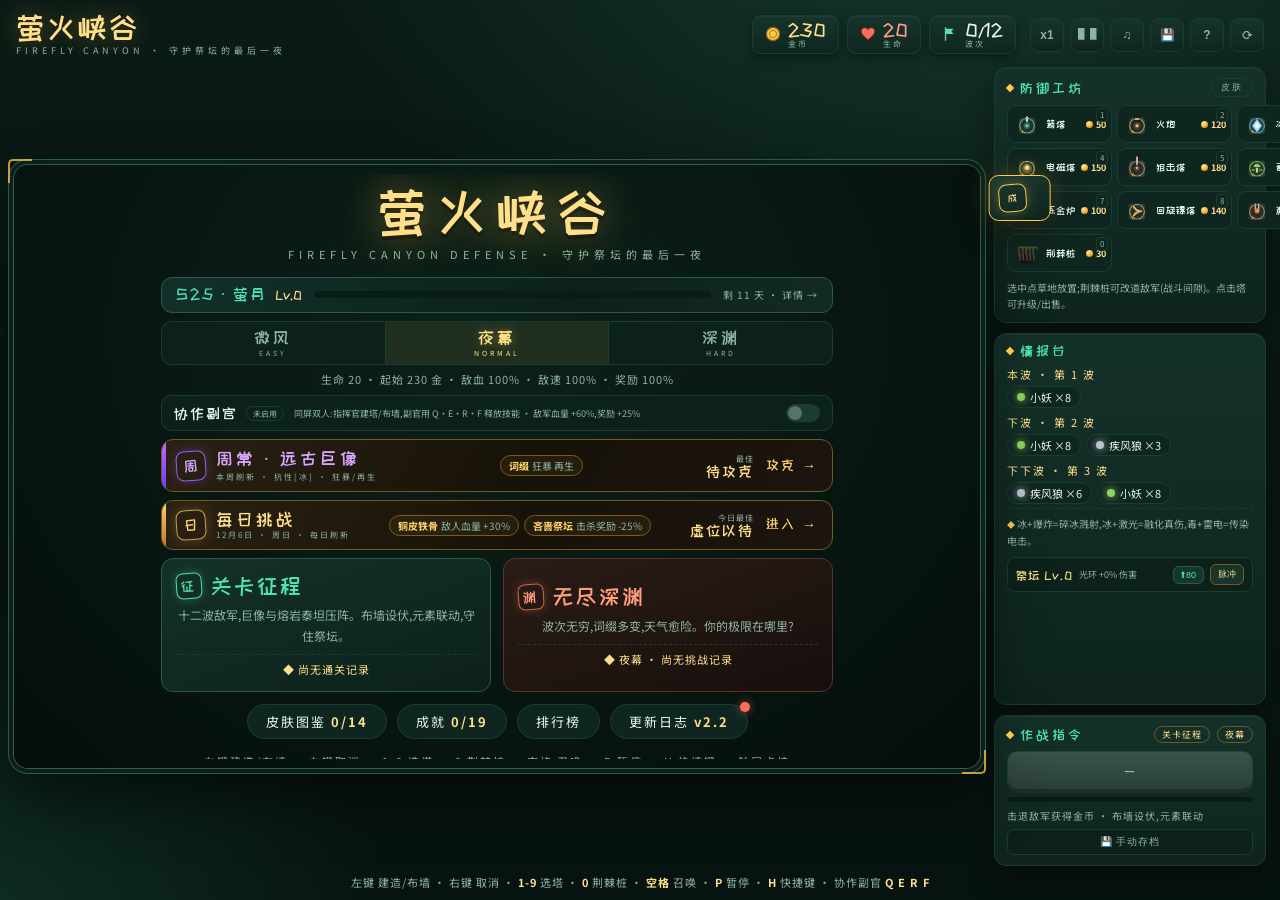
==== v2.3.html @ 3b38b97c "Add files via upload" ====
<!DOCTYPE html>
<html lang="zh-CN">
<head>
<meta charset="utf-8">
<meta name="viewport" content="width=device-width,initial-scale=1,maximum-scale=1,user-scalable=no,viewport-fit=cover">
<meta name="theme-color" content="#0a1a15">
<title>萤火峡谷 · 塔防</title>
<link rel="preconnect" href="https://fonts.googleapis.com">
<link href="https://fonts.googleapis.com/css2?family=ZCOOL+KuaiLe&family=Noto+Sans+SC:wght@400;500;700&display=swap" rel="stylesheet">
<style>
:root{--ink:#e8f4ec;--mut:#8fb3a3;--gold:#ffc94d;--gold2:#ffdf8a;--teal:#4fe3b2;--red:#ff6d5a;--panel:#122b24;--line:#2b5a4a;--line2:#1a3d32}
*{box-sizing:border-box;margin:0;padding:0}
html,body{height:100%;overflow:hidden}
body{height:100vh;height:100dvh;background:radial-gradient(1100px 700px at 75% -10%,#16382d,transparent 60%),radial-gradient(900px 700px at -10% 110%,#11362a,transparent 60%),linear-gradient(#0a1a15,#071310);color:var(--ink);font-family:'Noto Sans SC',system-ui,sans-serif;user-select:none;-webkit-user-select:none;-webkit-touch-callout:none;-webkit-text-size-adjust:100%;touch-action:manipulation;overscroll-behavior:none}
#bgfx{position:fixed;inset:0;z-index:0;pointer-events:none;width:100%;height:100%}
#app{position:relative;z-index:1;height:100%;display:flex;flex-direction:column;padding:10px 14px;padding-top:max(10px,env(safe-area-inset-top));padding-bottom:max(10px,env(safe-area-inset-bottom))}
header{flex:none;display:flex;align-items:center;gap:14px;padding:2px 2px 10px}
.brand h1{font-family:'ZCOOL KuaiLe';font-weight:400;font-size:clamp(18px,2.4vw,32px);letter-spacing:3px;color:var(--gold2);text-shadow:0 0 24px rgba(255,201,77,.35);white-space:nowrap}
.brand .tag{display:block;font-size:9px;letter-spacing:4px;color:var(--mut);margin-top:1px}
.stats{display:flex;gap:8px;margin-left:auto}
.stat{display:flex;align-items:center;gap:7px;background:linear-gradient(#16352c,#0f2620);border:1px solid var(--line2);border-radius:9px;padding:4px 12px;box-shadow:inset 0 1px 0 rgba(255,255,255,.05),0 4px 12px rgba(0,0,0,.35)}
.stat .ico{width:16px;height:16px;flex:none}
.stat div{display:flex;flex-direction:column;line-height:1.05}
.stat b{font-family:'ZCOOL KuaiLe';font-weight:400;font-size:clamp(14px,1.6vw,19px)}
.stat .lbl{font-size:8px;color:var(--mut);letter-spacing:2px}
#stGold b{color:var(--gold2)}#stLife b{color:#ff9d8a}
.stat.pop b{animation:pop .32s}@keyframes pop{40%{transform:scale(1.35)}}
.stat.hurt{animation:hurt .4s}@keyframes hurt{25%{transform:translateX(-4px)}75%{transform:translateX(4px)}}
.ctrls{display:flex;gap:6px}
.cbtn{width:34px;height:34px;border-radius:8px;border:1px solid var(--line2);background:linear-gradient(#16352c,#0f2620);color:var(--mut);font-size:12px;font-weight:700;cursor:pointer;transition:.15s}
.cbtn:hover{color:var(--gold2);border-color:var(--line);transform:translateY(-1px)}
.cbtn:active{transform:scale(.92)}.cbtn.off{color:#54726a;text-decoration:line-through}
main{flex:1;min-height:0;display:flex;gap:14px}
#stageWrap{flex:1;min-width:0;min-height:0;display:flex;align-items:center;justify-content:center}
#stage{position:relative;flex:none}
#stage::before,#stage::after{content:'';position:absolute;width:22px;height:22px;pointer-events:none;z-index:2;opacity:.75}
#stage::before{top:-6px;left:-6px;border-top:2px solid var(--gold);border-left:2px solid var(--gold);border-radius:5px 0 0 0}
#stage::after{bottom:-6px;right:-6px;border-bottom:2px solid var(--gold);border-right:2px solid var(--gold);border-radius:0 0 5px 0}
#game{display:block;background:#0c241c;border-radius:14px;touch-action:none;box-shadow:0 0 0 1px #2f5f4e,0 0 0 5px #0c1f19,0 0 0 6px #2b5a4a,0 26px 60px rgba(0,0,0,.55)}
#game.placing{cursor:crosshair}
#stage.paused #game{filter:brightness(.72) saturate(.8)}
#pauseTag{position:absolute;top:10px;right:10px;display:none;z-index:4;background:rgba(10,25,20,.88);border:1px solid var(--line);color:var(--teal);padding:4px 10px;border-radius:8px;font-size:11px;letter-spacing:3px}
#stage.paused #pauseTag{display:block}
#weatherTag{position:absolute;top:10px;left:10px;z-index:4;background:rgba(10,25,20,.7);border:1px solid var(--line2);color:var(--mut);padding:3px 9px;border-radius:8px;font-size:10px;letter-spacing:2px;display:none}
#weatherTag.on{display:block}
#banner{position:absolute;top:12px;left:50%;transform:translateX(-50%);z-index:3;opacity:0;pointer-events:none;font-family:'ZCOOL KuaiLe';font-size:clamp(15px,2.6vmin,26px);letter-spacing:4px;color:#fff;white-space:nowrap;background:linear-gradient(90deg,transparent,rgba(8,22,17,.92) 16%,rgba(8,22,17,.92) 84%,transparent);padding:6px 30px;text-shadow:0 0 16px rgba(79,227,178,.5)}
#banner.show{animation:ban 2.3s ease forwards}
#banner.red{color:#ff9d8a;text-shadow:0 0 16px rgba(255,109,90,.6)}
@keyframes ban{0%{opacity:0;transform:translate(-50%,-16px) scale(.92)}12%{opacity:1;transform:translate(-50%,0) scale(1)}80%{opacity:1}100%{opacity:0;transform:translate(-50%,8px)}}
#toast{position:absolute;left:10px;bottom:10px;z-index:4;background:rgba(10,25,20,.92);border:1px solid var(--line);color:var(--teal);padding:5px 12px;border-radius:8px;font-size:11px;letter-spacing:1px;opacity:0;transform:translateY(6px);transition:.3s;pointer-events:none}
#toast.show{opacity:1;transform:none}
#skillbar{position:absolute;left:50%;bottom:10px;transform:translateX(-50%);display:none;gap:6px;z-index:4}
#skillbar.on{display:flex}
.skill{position:relative;width:clamp(56px,9vmin,78px);height:clamp(56px,9vmin,78px);padding:6px 3px 5px;text-align:center;overflow:hidden;cursor:pointer;background:linear-gradient(#16352c,#0d211b);border:1px solid var(--line2);border-radius:12px;transition:.2s}
.skill:active{transform:scale(.93)}
.skill b{display:block;font-family:'ZCOOL KuaiLe';font-size:clamp(12px,2vmin,16px);color:var(--teal);position:relative;z-index:2}
.skill span{display:block;font-size:clamp(7px,1.2vmin,9px);color:var(--mut);letter-spacing:1px;position:relative;z-index:2}
.skill em{position:absolute;top:50%;left:50%;transform:translate(-50%,-50%);font-style:normal;font-size:clamp(13px,2.4vmin,18px);color:#ffdf8a;font-weight:700;font-family:'ZCOOL KuaiLe';z-index:3;text-shadow:0 0 6px rgba(0,0,0,.8);display:none}
.skill.cooling em{display:block}
.skill .cd{position:absolute;inset:0;border-radius:12px;pointer-events:none;z-index:1;background:conic-gradient(rgba(4,12,9,.82) 0deg,transparent 0deg)}
.skill.rdy{border-color:var(--gold);box-shadow:0 0 12px rgba(255,201,77,.28)}.skill.rdy b{color:var(--gold2)}
#hintbar{flex:none;margin-top:8px;font-size:11px;color:var(--mut);letter-spacing:1px;text-align:center}
#hintbar b{color:var(--gold2);font-weight:700}
#menu{position:absolute;inset:0;z-index:8;display:none;align-items:center;justify-content:center;line-height:1.5;background:radial-gradient(ellipse at 50% 28%,rgba(12,30,23,.55),rgba(4,12,9,.93));border-radius:14px}
#menu.show{display:flex}
.menu-box{text-align:center;max-width:680px;width:94%;max-height:97%;overflow-y:auto;overscroll-behavior:contain;padding:8px 4px;animation:rise .6s ease;scrollbar-width:thin}
.m-title{font-family:'ZCOOL KuaiLe';font-size:clamp(30px,6vmin,54px);letter-spacing:10px;color:var(--gold2);line-height:1.1;text-shadow:0 0 42px rgba(255,201,77,.5),0 4px 0 rgba(0,0,0,.45)}
.m-sub{font-size:clamp(8px,1.4vmin,11px);letter-spacing:5px;color:var(--mut);margin:6px 0 14px;line-height:1.4}
#contBtn{display:none;margin-bottom:12px}
#contBtn small{display:inline-block;font-size:10px;font-weight:700;margin-left:6px;color:#6b4a08;letter-spacing:1px}
.seasonbar{display:flex;align-items:center;gap:12px;width:100%;padding:8px 14px;margin-bottom:8px;border-radius:11px;cursor:pointer;background:linear-gradient(120deg,#12302a,#0c211c 60%,#132a24);border:1px solid #2b5a4a;transition:.2s;text-align:left;font-family:'Noto Sans SC'}
.seasonbar:hover{border-color:var(--teal);transform:translateY(-2px)}.seasonbar:active{transform:scale(.98)}
.sb-l{display:flex;align-items:baseline;gap:8px;flex:none}
.sb-l em{font-style:normal;font-family:'ZCOOL KuaiLe';font-size:clamp(12px,2vmin,16px);color:var(--teal);letter-spacing:2px}
.sb-l b{font-family:'ZCOOL KuaiLe';font-weight:400;font-size:clamp(10px,1.7vmin,13px);color:var(--gold2)}
.sb-track{flex:1;height:7px;background:#0a1c16;border-radius:4px;overflow:hidden}
.sb-track i{display:block;height:100%;width:0;background:linear-gradient(90deg,#4fe3b2,#ffd75e)}
.sb-r{flex:none;font-size:clamp(8px,1.4vmin,10px);color:var(--mut);letter-spacing:1px}
.diffrow{display:flex;border:1px solid var(--line2);border-radius:10px;overflow:hidden;margin-bottom:6px;background:#0c211a}
.diff{flex:1;padding:7px 4px 6px;background:none;border:none;cursor:pointer;color:var(--mut);transition:.15s;border-right:1px solid var(--line2);font-family:'Noto Sans SC'}
.diff:last-child{border-right:none}
.diff b{display:block;font-family:'ZCOOL KuaiLe';font-weight:400;font-size:clamp(13px,2.2vmin,17px);letter-spacing:3px}
.diff i{font-style:normal;display:block;font-size:7px;letter-spacing:3px;margin-top:2px}
.diff:hover{color:var(--ink);background:rgba(79,227,178,.05)}.diff:active{transform:scale(.97)}
.diff.sel{background:rgba(255,201,77,.08);color:var(--gold2)}.diff.sel b{color:var(--gold2);text-shadow:0 0 12px rgba(255,201,77,.4)}
.diff[data-d="hard"].sel{background:rgba(255,109,90,.08)}.diff[data-d="hard"].sel b{color:#ff9d7a;text-shadow:0 0 12px rgba(255,109,90,.4)}
.diffinfo{font-size:clamp(8px,1.5vmin,11px);color:var(--mut);letter-spacing:1px;margin-bottom:8px}
.cooprow{display:flex;align-items:center;gap:10px;width:100%;padding:8px 12px;margin-bottom:8px;border-radius:10px;cursor:pointer;background:#0c211a;border:1px solid var(--line2);transition:.2s;text-align:left;font-family:'Noto Sans SC'}
.cooprow:active{transform:scale(.98)}.cooprow.on{border-color:var(--teal);background:rgba(79,227,178,.06)}
.cp-l{flex:none;display:flex;align-items:center;gap:8px}
.cp-l b{font-family:'ZCOOL KuaiLe';font-weight:400;font-size:clamp(12px,2vmin,15px);letter-spacing:2px;color:var(--ink)}
.cp-l span{font-size:8px;color:var(--mut);border:1px solid var(--line2);border-radius:8px;padding:1px 6px}
.cooprow.on .cp-l span{color:var(--teal);border-color:var(--teal)}
.cp-d{flex:1;font-size:9px;color:var(--mut);line-height:1.5}
.cp-sw{flex:none;width:34px;height:18px;border-radius:10px;background:#1a3d32;position:relative;transition:.2s}
.cp-sw::after{content:'';position:absolute;top:2px;left:2px;width:14px;height:14px;border-radius:50%;background:#55736a;transition:.2s}
.cooprow.on .cp-sw{background:rgba(79,227,178,.3)}.cooprow.on .cp-sw::after{left:18px;background:var(--teal);box-shadow:0 0 8px rgba(79,227,178,.6)}
.dailycard{display:flex;align-items:center;gap:12px;width:100%;text-align:left;padding:9px 14px;margin-bottom:8px;border-radius:12px;cursor:pointer;position:relative;overflow:hidden;transition:.22s;flex-wrap:wrap;background:linear-gradient(120deg,#2a2113,#171208 55%,#1c1510);border:1px solid #6b5a2a;font-family:'Noto Sans SC'}
.dailycard::before{content:'';position:absolute;left:0;top:0;bottom:0;width:4px;background:linear-gradient(#ffd36b,#c96a2a)}
.dailycard.wk::before{background:linear-gradient(#c96aff,#6a3aff)}
.dailycard:hover{transform:translateY(-3px);box-shadow:0 12px 30px rgba(0,0,0,.5);border-color:var(--gold)}.dailycard:active{transform:scale(.98)}
.dc-left{display:flex;align-items:center;gap:10px;flex:none}
.dc-badge{width:30px;height:30px;flex:none;display:flex;align-items:center;justify-content:center;font-family:'ZCOOL KuaiLe';font-size:15px;color:#ffd36b;border:1.5px solid #c8a24a;border-radius:8px;transform:rotate(-4deg);box-shadow:0 0 12px rgba(255,201,77,.25)}
.dailycard.wk .dc-badge{color:#d9a6ff;border-color:#9a5aff;box-shadow:0 0 12px rgba(154,90,255,.3)}
.dailycard h4{font-family:'ZCOOL KuaiLe';font-weight:400;font-size:clamp(13px,2.2vmin,18px);letter-spacing:3px;color:var(--gold2)}
.dailycard.wk h4{color:#d9a6ff}
.dc-date{display:block;font-size:8px;color:var(--mut);letter-spacing:2px;margin-top:1px}
.dc-muts{display:flex;gap:5px;flex-wrap:wrap;flex:1;justify-content:center}
.mutchip{font-size:clamp(8px,1.4vmin,10px);padding:2px 8px;border-radius:12px;border:1px solid #7a5a1d;color:var(--mut);background:rgba(255,201,77,.06)}
.mutchip b{color:#ffd36b;font-weight:700;margin-right:3px}
.dc-rec{font-size:8px;color:var(--mut);flex:none;text-align:right;letter-spacing:1px}
.dc-rec b{display:block;color:var(--gold2);font-family:'ZCOOL KuaiLe';font-weight:400;font-size:clamp(11px,2vmin,15px);letter-spacing:2px}
.dc-go{font-family:'ZCOOL KuaiLe';color:#ffd36b;letter-spacing:2px;flex:none;font-size:clamp(11px,1.8vmin,14px)}
.modes{display:flex;gap:12px;text-align:left}
.mode{flex:1;position:relative;overflow:hidden;padding:14px;border-radius:12px;cursor:pointer;transition:.22s;background:linear-gradient(160deg,#143129,#0c211a);border:1px solid #2b5a4a;font-family:'Noto Sans SC'}
.mode:hover{transform:translateY(-4px)}.mode:active{transform:scale(.98)}
.mode-level:hover{box-shadow:0 14px 34px rgba(0,0,0,.5),0 0 24px rgba(79,227,178,.18);border-color:var(--teal)}
.mode-endless{background:linear-gradient(160deg,#2a1c17,#170f0c);border-color:#5a332a}
.mode-endless:hover{box-shadow:0 14px 34px rgba(0,0,0,.5),0 0 24px rgba(255,120,80,.2);border-color:#c96a4a}
.mode h4{display:flex;align-items:center;gap:9px;font-family:'ZCOOL KuaiLe';font-weight:400;font-size:clamp(15px,2.8vmin,22px);letter-spacing:3px;margin-bottom:6px}
.mode-level h4{color:var(--teal)}.mode-endless h4{color:#ff9d7a}
.mbadge{width:26px;height:26px;flex:none;display:inline-flex;align-items:center;justify-content:center;font-size:14px;border-radius:7px;transform:rotate(-4deg)}
.mode-level .mbadge{border:1.5px solid var(--teal);color:var(--teal);box-shadow:0 0 10px rgba(79,227,178,.3)}
.mode-endless .mbadge{border:1.5px solid #c96a4a;color:#ff9d7a;box-shadow:0 0 10px rgba(255,120,80,.3)}
.mode p{font-size:clamp(10px,1.6vmin,12px);color:var(--mut);line-height:1.7}
.mode .rec{margin-top:8px;font-size:clamp(9px,1.5vmin,11px);color:var(--gold2);letter-spacing:1px;border-top:1px dashed var(--line2);padding-top:6px}
.metarow{display:flex;gap:10px;margin-top:12px;justify-content:center;flex-wrap:wrap}
.metabtn{position:relative;background:#0f2620;border:1px solid var(--line2);color:var(--ink);border-radius:20px;padding:7px 18px;font-size:clamp(11px,1.7vmin,13px);cursor:pointer;letter-spacing:2px;transition:.15s;font-family:'Noto Sans SC'}
.metabtn b{color:var(--gold2);margin-left:5px;font-weight:700}
.metabtn:hover{border-color:var(--line);transform:translateY(-2px)}.metabtn:active{transform:scale(.95)}
.metabtn .nd{position:absolute;top:-3px;right:-3px;width:10px;height:10px;border-radius:50%;background:var(--red);box-shadow:0 0 8px rgba(255,109,90,.6);animation:glowp 1.2s infinite;display:none}
.metabtn.fresh .nd{display:block}
.m-hint{margin-top:14px;font-size:clamp(8px,1.5vmin,11px);color:var(--mut);letter-spacing:2px}
.metaov{position:absolute;inset:0;z-index:9;display:none;background:rgba(4,12,9,.94);border-radius:14px;overflow:hidden;line-height:1.5}
.metaov.show{display:block}
.meta-in{max-width:640px;margin:20px auto;padding:0 16px 22px;max-height:calc(100% - 40px);overflow-y:auto;overscroll-behavior:contain;scrollbar-width:thin}
.meta-in::-webkit-scrollbar{width:6px}.meta-in::-webkit-scrollbar-thumb{background:#2b5a4a;border-radius:3px}
.meta-head{display:flex;align-items:center;margin-bottom:5px}
.meta-head h3{font-family:'ZCOOL KuaiLe';font-weight:400;font-size:clamp(17px,3vmin,24px);letter-spacing:5px;color:var(--gold2)}
.meta-close{margin-left:auto;width:30px;height:30px;border-radius:8px;border:1px solid var(--line2);background:#0f2620;color:var(--mut);cursor:pointer;font-size:12px;transition:.15s}
.meta-close:hover{color:#ff9d7a;border-color:#7a3a2e}
.meta-sub{font-size:10px;color:var(--mut);margin-bottom:12px;letter-spacing:1px}
/* ---- 更新日志时间轴 ---- */
.logver{position:relative;padding:0 0 18px 22px;border-left:2px solid var(--line2);margin-left:6px}
.logver:last-child{border-left-color:transparent;padding-bottom:4px}
.logver::before{content:'';position:absolute;left:-7px;top:3px;width:12px;height:12px;border-radius:50%;background:var(--gold);box-shadow:0 0 10px rgba(255,201,77,.5)}
.logver.now::before{background:var(--teal);box-shadow:0 0 12px rgba(79,227,178,.6);animation:glowp 1.4s infinite}
.logver h4{font-family:'ZCOOL KuaiLe';font-weight:400;font-size:15px;letter-spacing:2px;color:var(--gold2);margin-bottom:4px}
.logver h4 i{font-style:normal;font-size:9px;color:var(--teal);border:1px solid var(--line);border-radius:8px;padding:1px 7px;margin-left:6px;letter-spacing:1px;vertical-align:2px}
.logver ul{list-style:none}
.logver li{position:relative;padding:2px 0 2px 14px;font-size:11px;color:var(--mut);line-height:1.65}
.logver li::before{content:'◆';position:absolute;left:0;top:3px;font-size:7px;color:var(--gold)}
.logver li b{color:var(--ink);font-weight:500}
.helprow{display:flex;justify-content:space-between;gap:10px;background:#0f2620;border:1px solid var(--line2);border-radius:8px;padding:7px 12px;margin-bottom:5px;font-size:12px}
.helprow b{color:var(--gold2);font-family:'ZCOOL KuaiLe';font-weight:400;letter-spacing:1px}
.helprow span{color:var(--mut)}
.skinrow{display:flex;align-items:center;gap:10px;background:#0f2620;border:1px solid var(--line2);border-radius:10px;padding:7px 9px;margin-bottom:7px}
.skint{display:flex;align-items:center;gap:7px;width:104px;flex:none}
.skint canvas{width:40px;height:40px}
.skint b{font-family:'ZCOOL KuaiLe';font-weight:400;font-size:13px;letter-spacing:2px}
.skinchips{display:flex;gap:7px;flex-wrap:wrap}
.skinchip{position:relative;width:60px;padding:4px 3px 3px;border:1px solid var(--line2);border-radius:8px;background:#0c211a;cursor:pointer;display:flex;flex-direction:column;align-items:center;gap:2px;transition:.15s}
.skinchip canvas{width:38px;height:38px}
.skinchip:hover:not(:disabled){transform:translateY(-2px);border-color:var(--line)}.skinchip:active:not(:disabled){transform:scale(.94)}
.skinchip.eq{border-color:var(--gold);box-shadow:0 0 0 1px var(--gold),0 0 14px rgba(255,201,77,.2)}
.skinchip.lock{opacity:.55;filter:grayscale(.7);cursor:not-allowed}
.skinchip span{font-size:9px;color:var(--ink)}.skinchip em{font-style:normal;font-size:7px;color:var(--gold2)}
.skinchip .lk{position:absolute;top:2px;right:4px;font-size:8px;color:#ff9d7a;z-index:1}
.achrow{display:flex;align-items:center;gap:10px;background:#0f2620;border:1px solid var(--line2);border-radius:10px;padding:8px 10px;margin-bottom:7px;opacity:.62}
.achrow.un{opacity:1;border-color:#6b5a2a}
.abadge{width:28px;height:28px;flex:none;display:flex;align-items:center;justify-content:center;font-family:'ZCOOL KuaiLe';font-size:14px;border-radius:8px;border:1.5px solid #55736a;color:#7fa896;transform:rotate(-4deg)}
.achrow.un .abadge,#achToast .abadge{border-color:var(--gold);color:var(--gold2);box-shadow:0 0 12px rgba(255,201,77,.3)}
.achrow div{display:flex;flex-direction:column;gap:2px;flex:1;min-width:0}
.achrow b{font-size:13px;line-height:1.25}.achrow span{font-size:10px;color:var(--mut);line-height:1.3}
.achrow i{font-style:normal;font-size:9px;color:var(--teal);line-height:1.3}
.achrow>em{margin-left:auto;font-style:normal;font-size:9px;color:var(--mut);letter-spacing:1px;flex:none;white-space:nowrap}.achrow.un>em{color:var(--gold2)}
#achToast{position:absolute;top:10px;right:10px;z-index:10;display:flex;gap:9px;align-items:center;background:linear-gradient(160deg,#1c3a2f,#0e241c);border:1px solid var(--gold);border-radius:10px;padding:8px 14px 8px 9px;box-shadow:0 10px 30px rgba(0,0,0,.5),0 0 24px rgba(255,201,77,.22);transform:translateX(130%);transition:transform .45s cubic-bezier(.2,.9,.3,1.2)}
#achToast.show{transform:none}
#achToast b{display:block;font-family:'ZCOOL KuaiLe';font-weight:400;font-size:13px;color:var(--gold2);letter-spacing:2px}
#achToast span{font-size:10px;color:var(--ink)}
.lbtabs{display:flex;gap:7px;margin-bottom:10px}
.lbtab{flex:1;padding:7px;border-radius:8px;border:1px solid var(--line2);background:#0c211a;color:var(--mut);cursor:pointer;font-size:11px;letter-spacing:2px;transition:.15s;font-family:'Noto Sans SC'}
.lbtab:hover{color:var(--ink)}.lbtab.sel{color:var(--gold2);border-color:var(--gold);background:rgba(255,201,77,.07)}
.lbrow{display:flex;align-items:center;gap:9px;background:#0f2620;border:1px solid var(--line2);border-radius:8px;padding:7px 10px;margin-bottom:5px;font-size:11px}
.lbrow.new{border-color:var(--gold);box-shadow:0 0 12px rgba(255,201,77,.22)}
.lbrank{width:24px;height:24px;flex:none;display:flex;align-items:center;justify-content:center;border-radius:6px;font-family:'ZCOOL KuaiLe';font-size:13px;border:1px solid var(--line2);color:var(--mut)}
.lbrank.r1{border-color:#e8c56a;color:#ffe9a3}.lbrank.r2{border-color:#9fb4c4;color:#d7e6f2}.lbrank.r3{border-color:#b08050;color:#e8c39a}
.lbval{font-family:'ZCOOL KuaiLe';font-size:15px;color:#fff;letter-spacing:1px}
.lbdiff{font-style:normal;font-size:8px;border:1px solid #6b5a2a;color:var(--gold2);border-radius:8px;padding:1px 6px;letter-spacing:1px}
.lbsub{font-size:9px;color:var(--mut)}.lbdate{margin-left:auto;color:var(--mut);font-size:9px;letter-spacing:1px}
.lbempty{text-align:center;color:var(--mut);font-size:11px;padding:28px 0;letter-spacing:2px}
.slvbox{display:flex;align-items:center;gap:12px;background:#0f2620;border:1px solid var(--line2);border-radius:10px;padding:10px 14px;margin-bottom:12px}
.slv span{display:block;font-size:8px;color:var(--mut);letter-spacing:2px}.slv b{font-family:'ZCOOL KuaiLe';font-weight:400;font-size:22px;color:var(--gold2)}
.sxptrack{flex:1;height:9px;background:#0a1c16;border-radius:6px;overflow:hidden}
.sxptrack i{display:block;height:100%;width:0;background:linear-gradient(90deg,#4fe3b2,#ffd75e);border-radius:6px;transition:width .4s}
.sxpnum{font-size:10px;color:var(--mut);flex:none}
.strack{display:flex;gap:9px;overflow-x:auto;padding:4px 2px 8px;margin-bottom:10px;scrollbar-width:thin}
.strack::-webkit-scrollbar{height:5px}.strack::-webkit-scrollbar-thumb{background:#2b5a4a;border-radius:3px}
.snode{position:relative;flex:none;width:80px;text-align:center;padding:7px 5px;background:#0f2620;border:1px solid var(--line2);border-radius:10px;opacity:.55}
.snode canvas{width:38px;height:38px}.snode.un{opacity:1;border-color:var(--gold);box-shadow:0 0 12px rgba(255,201,77,.18)}
.slv-n{display:block;font-size:9px;color:var(--gold2);letter-spacing:1px;margin-bottom:2px}.sname{display:block;font-size:8px;color:var(--ink);margin-top:2px}
.slock{position:absolute;top:3px;right:5px;font-size:7px;color:#ff9d7a}
.sbest{font-size:11px;color:var(--mut);margin-bottom:7px}.sbest b{color:var(--gold2);font-family:'ZCOOL KuaiLe';font-weight:400;font-size:15px;margin-left:5px}
.sarch-t{font-size:9px;color:var(--mut);letter-spacing:2px;margin:7px 0 5px}
.sarchrow{display:flex;justify-content:space-between;font-size:10px;color:var(--mut);padding:5px 9px;background:#0f2620;border:1px solid var(--line2);border-radius:6px;margin-bottom:4px}
#overlay{position:absolute;inset:0;z-index:6;display:none;align-items:center;justify-content:center;line-height:1.5;background:rgba(4,12,9,.84);border-radius:14px}
#overlay.show{display:flex}
.ov-box{text-align:center;animation:rise .5s ease;padding:10px}
@keyframes rise{from{opacity:0;transform:translateY(18px)}to{opacity:1;transform:none}}
#overlay h3{font-family:'ZCOOL KuaiLe';font-weight:400;font-size:clamp(26px,6vmin,44px);letter-spacing:6px;margin-bottom:8px;line-height:1.1}
h3.win{color:var(--gold2);text-shadow:0 0 34px rgba(255,201,77,.55)}h3.lose{color:#ff8d7a;text-shadow:0 0 34px rgba(255,109,90,.45)}
.newrec{display:inline-block;margin-bottom:12px;padding:3px 16px;border:1px solid var(--gold);border-radius:20px;color:var(--gold2);font-size:12px;letter-spacing:3px;animation:glowp 1.2s infinite}
@keyframes glowp{50%{box-shadow:0 0 20px rgba(255,201,77,.55)}}
.ovsub{color:var(--mut);margin-bottom:16px;font-size:clamp(11px,1.8vmin,14px)}
.ovstats{display:flex;gap:10px;justify-content:center;margin-bottom:18px;flex-wrap:wrap}
.ovstats>div{background:#0f2620;border:1px solid var(--line2);border-radius:10px;padding:8px 16px;display:flex;flex-direction:column;gap:2px}
.ovstats b{font-family:'ZCOOL KuaiLe';font-weight:400;font-size:clamp(16px,3vmin,23px);color:#fff}
.ovstats b i{font-style:normal;font-size:12px;color:var(--mut)}.ovstats span{font-size:9px;color:var(--mut);letter-spacing:2px}
.ovbtns{display:flex;gap:10px;justify-content:center}
.btn{border:none;border-radius:8px;padding:8px 11px;font-size:12px;font-weight:700;cursor:pointer;font-family:'Noto Sans SC';transition:.15s}
.btn:active{transform:scale(.95)}
.btn.gold{background:linear-gradient(180deg,#ffd36b,#f0a92e);color:#3a2a05;font-family:'ZCOOL KuaiLe';font-size:clamp(13px,2.2vmin,17px);letter-spacing:3px;padding:10px 24px;box-shadow:0 4px 0 #8a6215,0 10px 24px rgba(240,169,46,.3)}
.btn.gold:hover{filter:brightness(1.07);transform:translateY(-1px)}
.btn.ghostbtn{background:transparent;border:1px solid var(--line);color:var(--teal);padding:10px 18px;letter-spacing:2px}
.btn.ghostbtn:hover{background:rgba(79,227,178,.08);transform:translateY(-1px)}
aside{width:272px;flex:none;display:flex;flex-direction:column;gap:10px;min-height:0}
.deckrow{display:flex;flex-direction:column;gap:10px;flex:1;min-height:0}
.panel{background:linear-gradient(180deg,#143129,#0e241d);border:1px solid var(--line2);border-radius:12px;padding:10px 12px;box-shadow:inset 0 1px 0 rgba(255,255,255,.04),0 10px 30px rgba(0,0,0,.35);min-height:0}
.panel h2{font-family:'ZCOOL KuaiLe';font-weight:400;font-size:14px;letter-spacing:3px;color:var(--teal);display:flex;align-items:center;gap:7px;margin-bottom:8px}
.panel h2::before{content:'';width:6px;height:6px;background:var(--gold);transform:rotate(45deg);flex:none}
.minibtn{margin-left:auto;font-size:9px;letter-spacing:2px;background:none;border:1px solid var(--line2);color:var(--mut);border-radius:12px;padding:2px 9px;cursor:pointer;transition:.15s}
.minibtn:hover{color:var(--gold2);border-color:var(--gold)}
#modeTag{margin-left:auto;font-family:'Noto Sans SC';font-size:9px;letter-spacing:1px;padding:1px 7px;border-radius:10px;border:1px solid #6b5a2a;color:var(--gold2)}
#modeTag.ember{border-color:#7a3a2e;color:#ff9d7a}
#diffTag{font-family:'Noto Sans SC';font-size:9px;letter-spacing:1px;padding:1px 7px;border-radius:10px;border:1px solid #6b5a2a;color:var(--gold2)}
#diffTag.t-easy{border-color:#2b5a4a;color:var(--teal)}#diffTag.t-hard{border-color:#7a3a2e;color:#ff9d7a}
#coopTag{display:none;font-family:'Noto Sans SC';font-size:9px;letter-spacing:1px;padding:1px 7px;border-radius:10px;border:1px solid #2b5a4a;color:var(--teal)}
#cards{display:grid;grid-template-columns:1fr 1fr 1fr;gap:5px}
.card{position:relative;display:flex;gap:5px;align-items:center;padding:4px 5px;border:1px solid var(--line2);border-radius:9px;background:#0f2620;cursor:pointer;transition:.18s}
.card:hover{transform:translateY(-2px);border-color:var(--line);box-shadow:0 6px 14px rgba(0,0,0,.4)}.card:active{transform:scale(.96)}
.card.sel{border-color:var(--gold);background:#1a3527;box-shadow:0 0 0 1px var(--gold),0 0 18px rgba(255,201,77,.16)}
.card.dis{opacity:.5;filter:grayscale(.6)}
.cico{width:28px;height:28px;flex:none}
.cinfo{display:flex;flex-direction:column;gap:1px;min-width:0;flex:1}
.cinfo b{font-family:'ZCOOL KuaiLe';font-weight:400;font-size:10px;letter-spacing:1px;color:#eafff4;white-space:nowrap}
.cinfo span{display:none}
.ccost{display:flex;align-items:center;font-weight:700;color:var(--gold2);font-size:9px;flex:none}
.ccost i{width:7px;height:7px;border-radius:50%;margin-right:3px;background:radial-gradient(circle at 35% 30%,#ffe9a3,#f0a92e 60%,#8a6215)}
.ckey{position:absolute;top:2px;right:3px;font-style:normal;font-size:8px;color:var(--mut);border:1px solid var(--line2);border-radius:4px;padding:0 3px;line-height:12px}
.cms{position:absolute;top:2px;left:3px;font-style:normal;font-size:8px;color:var(--teal);font-weight:700}
.hint{margin-top:8px;font-size:10px;color:var(--mut);line-height:1.6}
#ip{flex:1;min-height:0;display:flex;flex-direction:column}
#infoBody{flex:1;min-height:0;overflow-y:auto;overscroll-behavior:contain;scrollbar-width:thin}
#infoBody::-webkit-scrollbar{width:5px}#infoBody::-webkit-scrollbar-thumb{background:#2b5a4a;border-radius:3px}
.sel-head{display:flex;align-items:center;gap:7px;margin-bottom:6px}
.sel-head .dot{width:9px;height:9px;border-radius:50%;flex:none}
.sel-head b{font-family:'ZCOOL KuaiLe';font-weight:400;font-size:14px;letter-spacing:2px}
.sel-head .lv{margin-left:auto;color:var(--gold2);font-size:11px;letter-spacing:2px}
.irow{display:flex;justify-content:space-between;font-size:12px;padding:4px 2px;border-bottom:1px dashed var(--line2);color:var(--mut)}
.irow b{color:#fff;font-weight:500}.irow i{font-style:normal;color:var(--teal);font-size:10px;margin-left:4px}
.mbar{height:5px;background:#0a1c16;border-radius:3px;overflow:hidden;margin:3px 0 2px}
.mbar i{display:block;height:100%;background:linear-gradient(90deg,#4fe3b2,#ffd75e)}
.iacts{display:flex;gap:7px;margin-top:9px}
.btn.up{flex:1;background:linear-gradient(180deg,#5fe0b0,#2ea87c);color:#04241a;box-shadow:0 3px 0 #176b4d}
.btn.up:hover:not(:disabled){filter:brightness(1.08);transform:translateY(-1px)}
.btn.up:disabled{background:#23443a;color:#5d8272;box-shadow:none;cursor:not-allowed}
.btn.sell{background:#3a2320;color:#ff9d8a;border:1px solid #6b332a}.btn.sell:hover{background:#4b2a24}
.intel-t{font-size:11px;letter-spacing:2px;color:var(--gold2);margin:6px 0 4px}.intel-t:first-child{margin-top:0}
.chips{display:flex;flex-wrap:wrap;gap:5px;margin-bottom:4px}
.chip{display:inline-flex;align-items:center;gap:5px;background:#0f2620;border:1px solid var(--line2);border-radius:20px;padding:2px 9px;font-size:11px}
.chip.boss{border-color:#7a3a2e;color:#ffb3a3}.chip i{width:8px;height:8px;border-radius:50%;display:inline-block}
.chip em{font-style:normal;font-size:8px;border:1px solid #6b5a2a;color:var(--gold2);border-radius:4px;padding:0 3px;margin-left:2px;line-height:12px}
.chip.boss em{border-color:#7a3a2e;color:#ffb3a3}
.tip{font-size:10px;color:var(--mut);line-height:1.7;border-top:1px dashed var(--line2);padding-top:6px}
.tip::before{content:'◆ ';color:var(--gold);font-size:8px}
.shrinebox{display:flex;align-items:center;gap:6px;margin-top:8px;padding:6px 8px;background:#0c211a;border:1px solid var(--line2);border-radius:8px}
.shrinebox .si{font-family:'ZCOOL KuaiLe';color:var(--gold2);font-size:12px;letter-spacing:1px;flex:none}
.shrinebox .sb2{flex:1;font-size:9px;color:var(--mut)}
.sbtn{font-size:9px;padding:3px 7px;border-radius:6px;border:1px solid var(--line);background:#16352c;color:var(--teal);cursor:pointer;flex:none}
.sbtn:disabled{opacity:.4;cursor:not-allowed}.sbtn.pulse{border-color:#7a5a1d;color:var(--gold2)}
#waveBtn{width:100%;padding:9px;border-radius:10px;border:1px solid #7a5a1d;cursor:pointer;background:linear-gradient(180deg,#ffd36b,#f0a92e);color:#3a2a05;font-family:'ZCOOL KuaiLe';font-size:15px;letter-spacing:2px;line-height:1.2;box-shadow:0 4px 0 #8a6215,0 8px 22px rgba(240,169,46,.25);transition:.15s}
#waveBtn small{display:block;font-family:'Noto Sans SC';font-size:10px;font-weight:700;letter-spacing:1px;color:#6b4a08}
#waveBtn:hover:not(:disabled){filter:brightness(1.06);transform:translateY(-1px)}
#waveBtn:active:not(:disabled){transform:translateY(2px);box-shadow:0 1px 0 #8a6215}
#waveBtn:disabled{background:linear-gradient(180deg,#3a5348,#2a4038);color:#9dbfab;border-color:#22423a;box-shadow:0 4px 0 #1a3028;cursor:default}
#waveBar{height:5px;background:#0a1c16;border-radius:4px;margin-top:8px;overflow:hidden}
#waveBar i{display:block;height:100%;width:0;background:linear-gradient(90deg,#4fe3b2,#ffd75e);border-radius:4px}
#waveNote{margin-top:6px;font-size:10px;color:var(--mut);letter-spacing:1px;line-height:1.5}
.savbtn{width:100%;margin-top:6px;font-size:10px;padding:5px;border-radius:7px;border:1px solid var(--line2);background:#0c211a;color:var(--mut);cursor:pointer;letter-spacing:1px}
.savbtn:hover{color:var(--gold2);border-color:var(--gold)}
@media (min-width:901px) and (max-height:680px){
  header{padding-bottom:6px}.panel{padding:7px 10px;border-radius:10px}.panel h2{font-size:12px;margin-bottom:5px}
  #cards{gap:4px}.card{padding:3px 4px}.cico{width:22px;height:22px}.cinfo b{font-size:9px}
  .hint{display:none}.irow{font-size:11px;padding:3px 2px}#waveBtn{padding:7px;font-size:13px}#waveNote{font-size:9px}#hintbar{font-size:10px;margin-top:5px}
}
@media (max-width:900px){
  #app{padding:8px 10px}header{gap:10px;padding-bottom:6px}.brand .tag{display:none}
  main{flex-direction:column;gap:7px}#hintbar{display:none}
  aside{width:100%;flex-direction:row;gap:7px;flex:none}#bp{flex:1.3;min-width:0}
  .deckrow{flex:2;flex-direction:row;min-width:0}#ip{flex:1.15}#wp{flex:1}
  .panel{padding:7px 9px;border-radius:10px}.panel h2{font-size:12px;margin-bottom:5px}.hint{display:none}
  #cards{grid-template-columns:repeat(auto-fill,minmax(74px,1fr));gap:4px}.ckey{display:none}#waveNote{display:none}
}
@media (max-width:600px){
  #app{padding:5px 7px}header{flex-wrap:wrap;gap:5px;padding-bottom:4px}
  .brand h1{font-size:16px;letter-spacing:1px}
  .stats{order:3;width:100%;margin-left:0;justify-content:center;gap:5px}.stat{padding:2px 9px;border-radius:7px}
  .stat .ico{width:12px;height:12px}.stat b{font-size:13px}.stat .lbl{font-size:7px;letter-spacing:1px}
  .cbtn{width:27px;height:27px;font-size:10px;border-radius:7px}
  main{gap:5px}aside{flex-direction:column;gap:5px}#bp{order:1}.deckrow{order:2;flex-direction:row;gap:5px}#ip{flex:1.25}#wp{flex:1}
  .panel{padding:5px 7px;border-radius:9px}.panel h2{font-size:10px;margin-bottom:4px;letter-spacing:2px}
  #modeTag,#diffTag,#coopTag{font-size:7px;padding:1px 5px}
  #cards{grid-template-columns:repeat(5,1fr);gap:3px}.card{flex-direction:column;padding:3px 1px;gap:1px;border-radius:7px}
  .cico{width:20px;height:20px}.cinfo b{font-size:7px;letter-spacing:0}.ccost{font-size:7px}.ccost i{width:5px;height:5px;margin-right:2px}
  .cms{font-size:7px}#infoBody{min-height:0;overflow-y:auto}.sel-head b{font-size:12px}
  .irow{font-size:9px;padding:2px 1px}.irow i{font-size:8px}.iacts{margin-top:5px;gap:4px}.btn{padding:5px 6px;font-size:10px}
  .intel-t{font-size:9px;margin-bottom:3px}.chip{font-size:9px;padding:1px 6px}.chip em{display:none}.tip{display:none}
  #waveBtn{padding:6px;font-size:12px}#waveBtn small{font-size:8px}#waveBar{height:3px;margin-top:5px}
  .m-sub{margin:3px 0 8px}.cp-d{display:none}.m-hint{display:none}.dc-go{display:none}.mode{padding:9px 11px}.mode p{line-height:1.4}
  .metaov,#menu,#overlay{position:fixed;inset:0;border-radius:0}#menu{z-index:50}#overlay{z-index:55}.metaov{z-index:60}
  #achToast{position:fixed;top:8px;right:8px;z-index:80}.meta-in{margin:10px auto;max-height:calc(100% - 20px)}
  #stage::before,#stage::after{width:16px;height:16px}
}
@media (max-width:900px) and (orientation:landscape) and (max-height:520px){
  main{flex-direction:row;gap:8px}aside{width:212px;flex-direction:column;gap:6px}.deckrow{flex-direction:column;gap:6px}
  #cards{grid-template-columns:1fr 1fr 1fr}.card{flex-direction:row}.cico{width:20px;height:20px}.cinfo b{font-size:9px}
  .panel{padding:6px 8px}.panel h2{font-size:11px;margin-bottom:4px}#waveBtn{padding:6px;font-size:12px}#infoBody{overflow-y:auto}
  .stats{order:0;width:auto;margin-left:auto}.brand h1{font-size:15px}.stat b{font-size:12px}.stat .lbl{display:none}
}
</style>
</head>
<body>
<canvas id="bgfx"></canvas>
<div id="app">
  <header>
    <div class="brand"><h1>萤火峡谷</h1><span class="tag">FIREFLY CANYON · 守护祭坛的最后一夜</span></div>
    <div class="stats">
      <div class="stat" id="stGold"><svg class="ico" viewBox="0 0 18 18"><circle cx="9" cy="9" r="7.5" fill="#ffc94d" stroke="#8a6215" stroke-width="1.5"/><circle cx="9" cy="9" r="4" fill="none" stroke="#b8860b" stroke-width="1.4"/></svg><div><b id="vGold">230</b><span class="lbl">金币</span></div></div>
      <div class="stat" id="stLife"><svg class="ico" viewBox="0 0 18 18"><path d="M9 15.5C4 11.5 1.5 8.6 1.5 5.8 1.5 3.6 3.2 2 5.3 2c1.5 0 2.9.8 3.7 2.1C9.8 2.8 11.2 2 12.7 2c2.1 0 3.8 1.6 3.8 3.8 0 2.8-2.5 5.7-7.5 9.7z" fill="#ff6d5a" stroke="#8a2a1d"/></svg><div><b id="vLife">20</b><span class="lbl">生命</span></div></div>
      <div class="stat" id="stWave"><svg class="ico" viewBox="0 0 18 18"><path d="M4 2v14" stroke="#8fb3a3" stroke-width="1.6" stroke-linecap="round"/><path d="M4 3h9l-2.5 3L13 9H4z" fill="#4fe3b2"/></svg><div><b id="vWave">0/12</b><span class="lbl">波次</span></div></div>
    </div>
    <div class="ctrls">
      <button class="cbtn" id="spdBtn" title="游戏速度">x1</button>
      <button class="cbtn" id="pauseBtn" title="暂停 (P)">❚❚</button>
      <button class="cbtn" id="sndBtn" title="音效开关">♫</button>
      <button class="cbtn" id="saveBtn" title="手动存档">💾</button>
      <button class="cbtn" id="helpBtn" title="快捷键 (H)">?</button>
      <button class="cbtn" id="rstBtn" title="重新开始">⟳</button>
    </div>
  </header>
  <main>
    <div id="stageWrap">
      <div id="stage">
        <canvas id="game" width="800" height="500"></canvas>
        <div id="banner"></div>
        <div id="pauseTag">已暂停</div>
        <div id="weatherTag"></div>
        <div id="toast"></div>
        <div id="skillbar">
          <div class="skill" id="sk-q"><b>Q</b><span>冰霜新星</span><em></em><i class="cd"></i></div>
          <div class="skill" id="sk-e"><b>E</b><span>陨石打击</span><em></em><i class="cd"></i></div>
          <div class="skill" id="sk-r"><b>R</b><span>金币狂热</span><em></em><i class="cd"></i></div>
          <div class="skill" id="sk-f"><b>F</b><span>祭坛祈福</span><em></em><i class="cd"></i></div>
        </div>
        <div id="achToast"><span class="abadge">成</span><div><b id="achToastName"></b><span id="achToastDesc"></span></div></div>
        <div class="metaov" id="helpOv"><div class="meta-in"><div class="meta-head"><h3>快捷键</h3><button class="meta-close" id="helpClose">✕</button></div><p class="meta-sub">键盘与触屏均可操作 · 协作模式下副官技能同样适用</p><div id="helpBody"></div></div></div>
        <div class="metaov" id="logOv"><div class="meta-in"><div class="meta-head"><h3>更新日志</h3><button class="meta-close" id="logClose">✕</button></div><p class="meta-sub" id="logSub">萤火峡谷 · 迭代年鉴</p><div id="logBody"></div></div></div>
        <div class="metaov" id="skinsOv"><div class="meta-in"><div class="meta-head"><h3>皮肤图鉴</h3><button class="meta-close" id="skinsClose">✕</button></div><p class="meta-sub">完成成就或提升赛季等级解锁皮肤 · 点击已解锁的皮肤即可装备</p><div id="skinsBody"></div></div></div>
        <div class="metaov" id="achOv"><div class="meta-in"><div class="meta-head"><h3>成就</h3><button class="meta-close" id="achClose">✕</button></div><p class="meta-sub">成就进度永久保存 · 部分成就奖励专属塔皮肤</p><div id="achBody"></div></div></div>
        <div class="metaov" id="lbOv"><div class="meta-in"><div class="meta-head"><h3>排行榜</h3><button class="meta-close" id="lbClose">✕</button></div><p class="meta-sub">本地荣誉榜 · 记录你在峡谷留下的每一次战绩</p><div class="lbtabs"><button class="lbtab sel" data-b="endless">无尽深渊</button><button class="lbtab" data-b="daily">每日挑战</button><button class="lbtab" data-b="level">关卡竞速</button></div><div id="lbBody"></div></div></div>
        <div class="metaov" id="seasonOv"><div class="meta-in"><div class="meta-head"><h3 id="seasonTitle">赛季</h3><button class="meta-close" id="seasonClose">✕</button></div><p class="meta-sub" id="seasonSub"></p><div class="slvbox"><div class="slv"><span>赛季等级</span><b id="sLvl">Lv.0</b></div><div class="sxptrack"><i id="sXpBar"></i></div><div class="sxpnum" id="sXpTxt"></div></div><div class="strack" id="sTrack"></div><div class="sbest" id="sBest"></div><div id="sArch"></div></div></div>
        <div id="overlay"><div class="ov-box" id="ovBox"></div></div>
        <div id="menu" class="show"><div class="menu-box">
          <div class="m-title">萤火峡谷</div>
          <div class="m-sub">FIREFLY CANYON DEFENSE · 守护祭坛的最后一夜</div>
          <button class="btn gold" id="contBtn"></button>
          <button class="seasonbar" id="seasonBtn"><span class="sb-l"><em id="sbName">赛季</em><b id="sbLvl">Lv.0</b></span><span class="sb-track"><i id="sbBar"></i></span><span class="sb-r" id="sbDays">赛季详情 →</span></button>
          <div class="diffrow"><button class="diff" data-d="easy"><b>微风</b><i>EASY</i></button><button class="diff" data-d="normal"><b>夜幕</b><i>NORMAL</i></button><button class="diff" data-d="hard"><b>深渊</b><i>HARD</i></button></div>
          <div class="diffinfo" id="diffInfo"></div>
          <button class="cooprow" id="coopBtn"><span class="cp-l"><b>协作副官</b><span id="coopState">未启用</span></span><span class="cp-d">同屏双人:指挥官建塔/布墙,副官用 Q·E·R·F 释放技能 · 敌军血量 +60%,奖励 +25%</span><span class="cp-sw"></span></button>
          <button class="dailycard wk" id="modeWeekly"><span class="dc-left"><span class="dc-badge">周</span><span><h4 id="wkName">周常 Boss</h4><span class="dc-date" id="wkDate"></span></span></span><span class="dc-muts" id="wkMuts"></span><span class="dc-rec" id="wkRec"></span><span class="dc-go">攻克 →</span></button>
          <button class="dailycard" id="modeDaily"><span class="dc-left"><span class="dc-badge">日</span><span><h4>每日挑战</h4><span class="dc-date" id="dcDate"></span></span></span><span class="dc-muts" id="dcMuts"></span><span class="dc-rec" id="dcRec"></span><span class="dc-go">进入 →</span></button>
          <div class="modes">
            <button class="mode mode-level" id="modeLevel"><h4><span class="mbadge">征</span>关卡征程</h4><p>十二波敌军,巨像与熔岩泰坦压阵。布墙设伏,元素联动,守住祭坛。</p><div class="rec" id="recLevel"></div></button>
            <button class="mode mode-endless" id="modeEndless"><h4><span class="mbadge">渊</span>无尽深渊</h4><p>波次无穷,词缀多变,天气愈险。你的极限在哪里?</p><div class="rec" id="recEndless"></div></button>
          </div>
          <div class="metarow">
            <button class="metabtn" id="skinsBtn">皮肤图鉴<b id="skinCnt">0/14</b></button>
            <button class="metabtn" id="achBtn">成就<b id="achCnt">0/19</b></button>
            <button class="metabtn" id="lbBtn">排行榜</button>
            <button class="metabtn" id="logBtn">更新日志<b id="logCnt"></b><span class="nd"></span></button>
          </div>
          <div class="m-hint">左键建造/布墙 · 右键取消 · 1-9 选塔 · 0 荆棘桩 · 空格 召唤 · P 暂停 · H 快捷键 · 触屏点按</div>
        </div></div>
      </div>
    </div>
    <aside>
      <section class="panel" id="bp"><h2>防御工坊<button class="minibtn" id="skinsBtn2">皮肤</button></h2><div id="cards"></div><p class="hint">选中点草地放置;荆棘桩可改道敌军(战斗间隙)。点击塔可升级/出售。</p></section>
      <div class="deckrow">
        <section class="panel" id="ip"><h2>情报台</h2><div id="infoBody"></div></section>
        <section class="panel" id="wp"><h2>作战指令<span id="modeTag">关卡征程</span><span id="diffTag">夜幕</span><span id="coopTag">协作</span></h2>
          <button id="waveBtn"></button><div id="waveBar"><i></i></div>
          <div id="waveNote">击退敌军获得金币,波次清空有额外奖励</div>
          <button class="savbtn" id="saveBtn2">💾 手动存档</button>
        </section>
      </div>
    </aside>
  </main>
  <div id="hintbar">左键 建造/布墙 · 右键 取消 · <b>1-9</b> 选塔 · <b>0</b> 荆棘桩 · <b>空格</b> 召唤 · <b>P</b> 暂停 · <b>H</b> 快捷键 · 协作副官 <b>Q E R F</b></div>
</div>
<script>
'use strict';
/* ================= 基础 ================= */
const CELL=50,COLS=16,ROWS=10,W=COLS*CELL,H=ROWS*CELL;
const VERSION='v2.2';
const rnd=(a,b)=>a+Math.random()*(b-a),clamp=(v,a,b)=>Math.max(a,Math.min(b,v));
function rr(g,x,y,w,h,r){g.beginPath();g.moveTo(x+r,y);g.arcTo(x+w,y,x+w,y+h,r);g.arcTo(x+w,y+h,x,y+h,r);g.arcTo(x,y+h,x,y,r);g.arcTo(x,y,x+w,y,r);g.closePath();}
function lerpAng(a,b,t){let d=(b-a)%(Math.PI*2);if(d>Math.PI)d-=Math.PI*2;if(d<-Math.PI)d+=Math.PI*2;return a+d*Math.min(1,t);}
const FONT_S="600 11px 'Noto Sans SC',sans-serif",FONT_B="700 14px 'Noto Sans SC',sans-serif";
/* ================= 更新日志数据 ================= */
const CHANGELOG=[
 {v:'v1.0',t:'初火 · 基础塔防',tags:['奠基'],items:[
  '四座基础塔:<b>箭塔 / 火炮 / 冰霜塔 / 电磁塔</b>,含三级升级与七折出售',
  '十二波关卡与六种敌人,峡谷巨像 / 远古巨像双 Boss 压阵',
  '金币经济、生命、波次倒计时与提前召唤奖励',
  'WebAudio 合成音效、萤火夜氛围、1x/2x/3x 变速与暂停']},
 {v:'v1.1',t:'深渊回响 · 无尽与存档',tags:['新内容'],items:[
  '新增三塔:<b>狙击塔 / 毒孢塔 / 炼金炉</b>(七塔成型)',
  '<b>无尽模式</b>:指数敌潮,按难度分别记录最佳波次',
  'localStorage 存档:每波自动保存、主菜单「继续征程」',
  '新敌人:幽灵(免缓)、盾卫(重甲)、熔岩泰坦']},
 {v:'v1.2',t:'试炼场 · 难度/皮肤/成就/赛季',tags:['系统'],items:[
  '三难度 <b>微风 / 夜幕 / 深渊</b>,影响生命、金币与敌强',
  '塔皮肤系统:14 款皮肤,成就或赛季解锁后可装备',
  '成就系统 16 项,部分奖励专属皮肤',
  '赛季系统上线:14 天一期,等级奖励限定皮肤']},
 {v:'v1.3',t:'潮汐与榜单 · 每日/排行/新敌',tags:['新内容'],items:[
  '<b>每日挑战</b>:日期种子生成波次 + 双随机规则词缀',
  '本地排行榜三榜:无尽 / 每日 / 关卡竞速',
  '新敌人:夜蝠、裂史莱姆(分裂)、死灵术士(召唤)、骸骨',
  '成就扩充至 19 项']},
 {v:'v2.0',t:'任意屏 · 响应式与触屏',tags:['体验','性能'],items:[
  '视口锁定零滚动,画布字母盒等比缩放,桌面/平板/手机竖屏/横屏四档断点',
  'Pointer Events 统一鼠标与触屏,技能槽可点按释放',
  '发光体预烘焙精灵、页面背景半分辨率,移除 shadowBlur 热点',
  '修复浮层行高塌缩重叠、手机端浮层与菜单层级错乱']},
 {v:'v2.0.1',t:'烛火修补 · 缺陷修复',tags:['修复'],items:[
  '修复每日挑战刷新纪录时不显示「★ 新纪录!」徽章',
  'resetGame 自包含 dailyInfo,消除隐式调用顺序依赖',
  'seasonNew 消费即清零,状态机更干净',
  '核实并保留:onclick 覆盖式绑定无泄漏、无逐帧 DOM 查询热点']},
 {v:'v2.1',t:'深度策略 · 十五项大更新',tags:['策略','成长','体验','性能','氛围'],items:[
  '<b>迷宫布防</b>:荆棘桩(键 0)+ 加权 A* 实时改道,堵死自动拒绝',
  '<b>元素反应</b>:冰+爆=碎冰溅射、冰+火=融化真伤、毒+电=传染电击',
  '<b>祭坛养成</b>:三级全局伤害光环 + 主动圣光脉冲',
  '<b>塔精通</b>:每塔独立经验,永久提升该塔威力',
  '<b>周常 Boss</b>:每周刷新,带词缀与元素抗性,记录最快攻克',
  '<b>敌人词缀</b>:护盾/疾行/再生/吸血/狂暴,随波次增多',
  '伤害聚合飘字、三波预览、快捷键面板(H)、圆形冷却 UI',
  '粒子/飘字对象池、敌人格子分桶寻敌、多重触发+手动存档',
  '天气系统(暗夜/迷雾/火雨)与差异化弹道(抛物线/摆动/拖尾)']},
 {v:'v2.2',t:'峡谷年鉴 · 游戏内更新日志',tags:['体验'],now:true,items:[
  '主菜单新增「更新日志」入口,带未读红点,打开即标记已读',
  '时间轴年鉴完整收录 v1.0 → v2.2 全部迭代,分类标签 + 细节条目',
  '日志版本已读状态写入本地存档,跨会话保留']},
];
function renderLog(){$('logSub').textContent='萤火峡谷 · 迭代年鉴 · 当前版本 '+VERSION;
 $('logBody').innerHTML=CHANGELOG.map(c=>'<div class="logver'+(c.now?' now':'')+'"><h4>'+c.v+' · '+c.t+'<i>'+(c.tags||[]).join(' / ')+'</i></h4><ul>'+c.items.map(i=>'<li>'+i+'</li>').join('')+'</ul></div>').join('');}
function openLog(){renderLog();$('logOv').classList.add('show');if(records.logSeen!==VERSION){records.logSeen=VERSION;saveRecords();setTimeout(()=>{const b=$('logBtn');if(b)b.classList.remove('fresh');},400);}}
/* ================= 发光精灵/对象池 ================= */
const cv=document.getElementById('game'),ctx=cv.getContext('2d');
let dpr=1;
function fit(){dpr=Math.min(window.devicePixelRatio||1,2);cv.width=W*dpr;cv.height=H*dpr;ctx.setTransform(dpr,0,0,dpr,0,0);}
const stageWrap=document.getElementById('stageWrap');
function layoutStage(){const aw=stageWrap.clientWidth||10,ah=stageWrap.clientHeight||10,ratio=W/H;let cw=aw,ch=aw/ratio;if(ch>ah){ch=ah;cw=ah*ratio;}cv.style.width=Math.floor(cw)+'px';cv.style.height=Math.floor(ch)+'px';}
new ResizeObserver(()=>{fit();layoutStage();}).observe(stageWrap);
addEventListener('orientationchange',()=>setTimeout(()=>{fit();layoutStage();},80));
fit();
const GLOWS={};
function makeGlow(c){const cc=document.createElement('canvas');cc.width=cc.height=64;const g=cc.getContext('2d');let r,gg,b;if(c[0]==='#'){const n=parseInt(c.slice(1),16);r=n>>16&255;gg=n>>8&255;b=n&255;}else{const p=c.split(',');r=+p[0];gg=+p[1];b=+p[2];}const gr=g.createRadialGradient(32,32,0,32,32,32);gr.addColorStop(0,'rgba('+r+','+gg+','+b+',.9)');gr.addColorStop(.45,'rgba('+r+','+gg+','+b+',.32)');gr.addColorStop(1,'rgba('+r+','+gg+','+b+',0)');g.fillStyle=gr;g.fillRect(0,0,64,64);return cc;}
function drawGlow(g,x,y,r,c,a){let s=GLOWS[c];if(!s)s=GLOWS[c]=makeGlow(c);if(a!=null&&a<1){const p=g.globalAlpha;g.globalAlpha=p*a;g.drawImage(s,x-r,y-r,r+r,r+r);g.globalAlpha=p;}else g.drawImage(s,x-r,y-r,r+r,r+r);}
const pPool=[],fPool=[];
function getP(){return pPool.length?pPool.pop():{};}
function getF(){return fPool.length?fPool.pop():{};}
function P(x,y,vx,vy,dur,c,r,gv){const o=getP();o.x=x;o.y=y;o.vx=vx;o.vy=vy;o.t=0;o.dur=dur;o.c='rgb('+c+')';o.r=r;o.g=gv||0;particles.push(o);}
function pushF(x,y,txt,c,dur,big){const o=getF();o.x=x;o.y=y;o.txt=txt;o.c=c;o.t=0;o.dur=dur;o.big=!!big;floaters.push(o);}
function pruneParticles(){let w=0;for(let i=0;i<particles.length;i++){const p=particles[i];if(p.t<p.dur)particles[w++]=p;else pPool.push(p);}particles.length=w;}
function pruneFloaters(){let w=0;for(let i=0;i<floaters.length;i++){const f=floaters[i];if(f.t<f.dur)floaters[w++]=f;else fPool.push(f);}floaters.length=w;}
/* ================= 路径/迷宫 ================= */
const WP=[[-1,2],[3,2],[3,7],[7,7],[7,2],[11,2],[11,8],[14,8],[14,4],[16.5,4]];
const START=[0,2],GOAL=[15,4];
function gridFromCorners(corners){const g=[];for(let i=0;i<corners.length-1;i++){let[c1,r1]=corners[i],[c2,r2]=corners[i+1];c1=clamp(c1,0,COLS-1);c2=clamp(c2,0,COLS-1);r1=clamp(r1,0,ROWS-1);r2=clamp(r2,0,ROWS-1);const dc=Math.sign(c2-c1),dr=Math.sign(r2-r1);let c=c1,r=r1;while(true){if(!g.length||g[g.length-1][0]!==c||g[g.length-1][1]!==r)g.push([c,r]);if(c===c2&&r===r2)break;c+=dc;r+=dr;}}return g;}
let gridPath=gridFromCorners(WP);
const origSet=new Set(gridPath.map(c=>c[0]+','+c[1]));
let pts=[],segs=[],totalLen=0,pathCells=new Set();
function buildPath(){pts=[{x:-25,y:(gridPath[0][1]+.5)*CELL}];for(const[c,r]of gridPath)pts.push({x:(c+.5)*CELL,y:(r+.5)*CELL});pts.push({x:W+25,y:(gridPath[gridPath.length-1][1]+.5)*CELL});segs=[];totalLen=0;for(let i=0;i<pts.length-1;i++){const a=pts[i],b=pts[i+1],len=Math.hypot(b.x-a.x,b.y-a.y);segs.push({x1:a.x,y1:a.y,x2:b.x,y2:b.y,len,cum:totalLen,a:Math.atan2(b.y-a.y,b.x-a.x)});totalLen+=len;}pathCells=new Set(gridPath.map(c=>c[0]+','+c[1]));}
buildPath();
function posAt(d){d=clamp(d,0,totalLen-.001);let s=segs[0];for(const sg of segs){if(d>=sg.cum&&d<=sg.cum+sg.len){s=sg;break;}}const k=(d-s.cum)/s.len;return{x:s.x1+(s.x2-s.x1)*k,y:s.y1+(s.y2-s.y1)*k,a:s.a};}
const DECOS=[{c:0,r:0,type:'tree',seed:1},{c:15,r:0,type:'tree',seed:4},{c:9,r:5,type:'rock',seed:2},{c:1,r:9,type:'shroom',seed:0},{c:13,r:1,type:'shroom',seed:3}];
const decoCells=new Set(DECOS.map(d=>d.c+','+d.r));
function astar(){const blocked=(c,r)=>c<0||c>=COLS||r<0||r>=ROWS||decoCells.has(c+','+r)||occ.has(c+','+r)||walls.has(c+','+r);const W2=12,sk=START[0]+','+START[1],gk=GOAL[0]+','+GOAL[1];const open=[sk],came={},gScore={[sk]:0},fScore={[sk]:0};const inOpen=new Set([sk]);const h=(c,r)=>Math.abs(c-GOAL[0])+Math.abs(r-GOAL[1]);while(open.length){let bi=0;for(let i=1;i<open.length;i++)if((fScore[open[i]]||1e9)<(fScore[open[bi]]||1e9))bi=i;const cur=open[bi];open.splice(bi,1);inOpen.delete(cur);if(cur===gk){const path=[];let k=cur;while(k){const p=k.split(',');path.unshift([+p[0],+p[1]]);k=came[k];}return path;}const[cc,cr]=cur.split(',').map(Number);const nb=[[cc+1,cr],[cc-1,cr],[cc,cr+1],[cc,cr-1]];for(const[nc,nr]of nb){if(blocked(nc,nr))continue;const nk=nc+','+nr;const w=origSet.has(nk)?1:W2;const tent=gScore[cur]+w;if(tent<(gScore[nk]??1e9)){came[nk]=cur;gScore[nk]=tent;fScore[nk]=tent+h(nc,nr);if(!inOpen.has(nk)){open.push(nk);inOpen.add(nk);}}}}return null;}
function recomputePath(){const np=astar();if(!np)return false;gridPath=np;buildPath();return true;}
/* ================= 日期/赛季/周常 ================= */
const WEEK=['周日','周一','周二','周三','周四','周五','周六'];
const SEASON_NAMES=['萤月','霜翎','熔金','翠潮','夜歌','磐石','流火','苍岚','岚起','星垂','露凝','焰息'];
function dateStr(){const d=new Date();return d.getFullYear()+'-'+String(d.getMonth()+1).padStart(2,'0')+'-'+String(d.getDate()).padStart(2,'0');}
function shortDate(){const d=new Date();return(d.getMonth()+1)+'/'+d.getDate();}
function fmtDateCN(s){const p=s.split('-');return(+p[1])+'月'+(+p[2])+'日';}
function fmtTime(s){return Math.floor(s/60)+'′'+String(s%60).padStart(2,'0')+'″';}
function seedFromDate(ds){let h=2166136261;for(let i=0;i<ds.length;i++){h^=ds.charCodeAt(i);h=Math.imul(h,16777619)>>>0;}return h||123456;}
function mulberry32(a){return function(){a|=0;a=a+0x6D2B79F5|0;let t=Math.imul(a^a>>>15,1|a);t=t+Math.imul(t^t>>>7,61|t)^t;return((t^t>>>14)>>>0)/4294967296;};}
function seasonInfo(){const now=new Date(),start=new Date(now.getFullYear(),0,1),doy=Math.floor((now-start)/86400000),idx=Math.floor(doy/14);return{id:now.getFullYear()+'-S'+(idx+1),name:'S'+(idx+1)+' · '+SEASON_NAMES[idx%SEASON_NAMES.length],daysLeft:14-(doy%14)};}
function weekStartStr(){const d=new Date(),day=(d.getDay()+6)%7;d.setDate(d.getDate()-day);return d.getFullYear()+'-W'+String(d.getMonth()+1).padStart(2,'0')+String(d.getDate()).padStart(2,'0');}
const AFFIXES=['shield','swift','regen','leech','enrage'];
const AFFIX_NAME={shield:'护盾',swift:'疾行',regen:'再生',leech:'吸血',enrage:'狂暴'};
const AFFIX_COL={shield:'#7cc4ff',swift:'#ffd75e',regen:'#7ee27e',leech:'#c779d6',enrage:'#ff6d5a'};
function rollWeekly(){const ws=weekStartStr(),seed=seedFromDate(ws),r=mulberry32(seed);const bases=['boss','golem','titan'],base=bases[Math.floor(r()*3)];const pool=[...AFFIXES],af=[pool.splice(Math.floor(r()*pool.length),1)[0],pool.splice(Math.floor(r()*pool.length),1)[0]];const resists=['ice','shock','poison','fire'],resist=resists[Math.floor(r()*4)];return{week:ws,base,affixes:af,resist,name:ENEMIES[base].name};}
let weeklyInfo=null;
/* ================= 数据 ================= */
const DIFFS={easy:{name:'微风',lives:30,gold:280,hp:.85,spd:1,rw:1.1},normal:{name:'夜幕',lives:20,gold:230,hp:1,spd:1,rw:1},hard:{name:'深渊',lives:12,gold:180,hp:1.25,spd:1.12,rw:.9}};
const MUTS=[{id:'poor',name:'穷困潦倒',desc:'起始金币 150',apply:m=>m.gold=150},{id:'rush',name:'狂潮奔涌',desc:'敌人移速 +20%',apply:m=>m.spd*=1.2},{id:'infl',name:'军备通胀',desc:'建造升级造价 +40%',apply:m=>m.cost*=1.4},{id:'frag',name:'风中残烛',desc:'生命上限 10',apply:m=>m.lives=10},{id:'stingy',name:'吝啬祭坛',desc:'击杀奖励 -25%',apply:m=>m.rw*=.75},{id:'beef',name:'铜皮铁骨',desc:'敌人血量 +30%',apply:m=>m.hp*=1.3}];
const TOWERS={
  arrow:{name:'箭塔',desc:'连射飞箭,单体输出',cost:50,dmg:9,rate:2.6,range:115,proj:'arrow',color:'#7fd4c1',elem:'phys'},
  cannon:{name:'火炮',desc:'抛物轰炸,克制成群',cost:120,dmg:30,rate:.75,range:125,proj:'cannon',splash:58,color:'#ffb454',elem:'explode'},
  frost:{name:'冰霜塔',desc:'脉冲寒气,减速敌军',cost:90,dmg:5,rate:.8,range:105,proj:'pulse',slow:{f:.55,t:1.6},color:'#7cc4ff',elem:'ice'},
  tesla:{name:'电磁塔',desc:'链式闪电,贯穿多敌',cost:150,dmg:16,rate:1.15,range:110,proj:'tesla',chain:3,color:'#ffd75e',elem:'shock'},
  sniper:{name:'狙击塔',desc:'超远射程,锁最强敌',cost:180,dmg:75,rate:.4,range:210,proj:'sniper',color:'#ff9d7a',elem:'phys'},
  spore:{name:'毒孢塔',desc:'毒素叠加,侵蚀血肉',cost:110,dmg:3,rate:1,range:115,proj:'spore',psn:{dps:5,dur:3,max:5},color:'#9fe36b',elem:'poison'},
  mine:{name:'炼金炉',desc:'不攻击,持续产金',cost:100,dmg:0,rate:0,range:0,proj:'mine',mine:{amt:6},color:'#ffcf5e'},
  boom:{name:'回旋镖塔',desc:'飞镖往返,双重穿刺',cost:140,dmg:12,rate:1.1,range:130,proj:'boom',color:'#e8b46b',elem:'phys'},
  laser:{name:'激光塔',desc:'持续灼烧,越锁越疼',cost:200,dmg:14,dmg2:30,rate:1,range:140,proj:'laser',color:'#ff8a5c',elem:'fire'},
};
for(const k in TOWERS)TOWERS[k].key=k;
const ORDER=['arrow','cannon','frost','tesla','sniper','spore','mine','boom','laser'];
const WALL={name:'荆棘桩',desc:'阻挡改道,战斗间隙布置',cost:30};
const ENEMIES={
  imp:{name:'小妖',hp:46,spd:56,reward:8,dmg:1,r:11,color:'#8fd45f'},
  wolf:{name:'疾风狼',hp:34,spd:105,reward:10,dmg:1,r:10,color:'#b9c4cf'},
  bat:{name:'夜蝠',hp:18,spd:135,reward:5,dmg:1,r:8,color:'#8a7ab0'},
  ogre:{name:'石甲兽',hp:190,spd:33,reward:24,dmg:2,r:15,color:'#c99a5b'},
  slime:{name:'裂史莱姆',hp:95,spd:40,reward:12,dmg:1,r:14,color:'#79d968',split:true},
  mini:{name:'小史莱姆',hp:30,spd:62,reward:4,dmg:1,r:8,color:'#a3e88f'},
  shaman:{name:'暗萨满',hp:85,spd:46,reward:20,dmg:1,r:11,color:'#c779d6',heal:7},
  wraith:{name:'幽灵',hp:60,spd:80,reward:14,dmg:1,r:11,color:'#aef0dd',slowImmune:true},
  necro:{name:'死灵术士',hp:150,spd:34,reward:35,dmg:2,r:13,color:'#b0a6c9',summon:true},
  skel:{name:'骸骨',hp:24,spd:88,reward:3,dmg:1,r:8,color:'#d8d2c2'},
  guard:{name:'盾卫',hp:280,spd:30,reward:28,dmg:2,r:14,color:'#7f93a6',armor:5},
  boss:{name:'峡谷巨像',hp:1500,spd:24,reward:160,dmg:8,r:22,color:'#9aa7b5',boss:true},
  golem:{name:'远古巨像',hp:3400,spd:21,reward:320,dmg:12,r:26,color:'#8d99a8',boss:true},
  titan:{name:'熔岩泰坦',hp:6500,spd:17,reward:600,dmg:15,r:28,color:'#8a6a52',boss:true,armor:8},
};
const WAVES=[
  [{t:'imp',count:8,gap:.9}],
  [{t:'imp',count:8,gap:.8},{t:'wolf',count:3,gap:.7,delay:1}],
  [{t:'wolf',count:6,gap:.65},{t:'imp',count:8,gap:.7,delay:2}],
  [{t:'ogre',count:3,gap:1.6},{t:'imp',count:10,gap:.55,delay:1}],
  [{t:'wolf',count:10,gap:.5},{t:'shaman',count:2,gap:2,delay:2},{t:'bat',count:8,gap:.4,delay:3}],
  [{t:'boss',count:1,gap:1},{t:'imp',count:8,gap:.8,delay:3},{t:'ogre',count:2,gap:2,delay:4}],
  [{t:'ogre',count:5,gap:1.4},{t:'shaman',count:3,gap:1.8,delay:2},{t:'wolf',count:6,gap:.5,delay:3},{t:'slime',count:3,gap:1.6,delay:2}],
  [{t:'imp',count:20,gap:.35},{t:'wolf',count:8,gap:.55,delay:2},{t:'shaman',count:2,gap:2,delay:3},{t:'bat',count:10,gap:.35,delay:3}],
  [{t:'wraith',count:6,gap:.9},{t:'ogre',count:6,gap:1.2,delay:1},{t:'shaman',count:3,gap:1.8,delay:2},{t:'necro',count:1,gap:1,delay:3}],
  [{t:'guard',count:4,gap:1.8},{t:'wolf',count:12,gap:.45,delay:1},{t:'wraith',count:6,gap:.8,delay:3},{t:'slime',count:4,gap:1.4,delay:2}],
  [{t:'guard',count:6,gap:1.4},{t:'wraith',count:10,gap:.6,delay:1},{t:'shaman',count:4,gap:1.6,delay:2},{t:'ogre',count:6,gap:1,delay:3},{t:'slime',count:4,gap:1.3,delay:4}],
  [{t:'golem',count:2,gap:6},{t:'guard',count:6,gap:1.3,delay:2},{t:'wraith',count:8,gap:.55,delay:3},{t:'shaman',count:4,gap:1.5,delay:4},{t:'imp',count:12,gap:.4,delay:5},{t:'titan',count:1,gap:1,delay:9}],
];
const HINTS=['冰+爆炸=碎冰溅射,冰+激光=融化真伤,毒+雷电=传染电击。','荆棘桩可逼敌绕行,布成迷宫拉长战线。','激光塔锁定越久越疼,别让它频繁换目标。','炼金炉不作战,但能源源不断产金。','敌人词缀(护盾/疾行/再生/吸血/狂暴)随波次增多。','祭坛可升级提供全局光环与圣光脉冲。','幽灵免疫减速;盾卫重甲需高单发击穿。','裂史莱姆死后分裂,范围伤害一次清干净。','死灵术士不断召唤骸骨,务必优先击杀!','精通每种塔可永久提升该塔威力。'];
const SKINS={
  arrow:[{id:'a0',name:'翠竹'},{id:'a1',name:'赤樱',ach:'a_clear'},{id:'a2',name:'夜金',season:2}],
  cannon:[{id:'c0',name:'黑铁'},{id:'c1',name:'熔岩',ach:'a_boss'},{id:'c2',name:'翡翠',season:8}],
  frost:[{id:'f0',name:'寒冰'},{id:'f1',name:'翡翠',ach:'a_hard'},{id:'f2',name:'烈焰',season:6}],
  tesla:[{id:'t0',name:'电光'},{id:'t1',name:'雷暴',ach:'a_e15'},{id:'t2',name:'极光',season:4}],
  sniper:[{id:'s0',name:'锈铁'},{id:'s1',name:'夜鹰',ach:'a_golem'},{id:'s2',name:'白骨',season:10}],
  spore:[{id:'p0',name:'毒孢'},{id:'p1',name:'血孢',ach:'a_e30'}],
  mine:[{id:'m0',name:'石釜'},{id:'m1',name:'玉釜',ach:'a_gold'}],
  boom:[{id:'b0',name:'原木'},{id:'b1',name:'血刃',ach:'a_boomK'}],
  laser:[{id:'l0',name:'白炽'},{id:'l1',name:'幽能',ach:'a_laser'}],
};
const PAL={
  arrow:{a0:{barrel:'#cfe8dd',tip:'#7fd4c1',base:'#3b6f5f'},a1:{barrel:'#ffe3ea',tip:'#ff7a95',base:'#7a3448'},a2:{barrel:'#3a3f4a',tip:'#ffd75e',base:'#23262e'}},
  cannon:{c0:{barrel:'#22262b',band:'#ffb454',base:'#3a3f46'},c1:{barrel:'#3a1810',band:'#ff6a3a',base:'#241009',core:'#ff8a4d',glow:'#ff6a3a'},c2:{barrel:'#1f3a2c',band:'#57e6a8',base:'#14291e',core:'#7df0c0'}},
  frost:{f0:{cry:'#bfe3ff',edge:'#7cc4ff'},f1:{cry:'#d9ffe9',edge:'#57e6a8'},f2:{cry:'#ffd0b8',edge:'#ff7a4d'}},
  tesla:{t0:{orb:'#ffe9a3',coil:'#8a7434'},t1:{orb:'#cfeaff',coil:'#3a6a8a',spark:'#9fd4ff'},t2:{orb:'#aef0dd',coil:'#2a6a5a',spark:'#7df0c0'}},
  sniper:{s0:{barrel:'#d8cfc4',tip:'#ff9d7a',base:'#4a3f38'},s1:{barrel:'#2b3138',tip:'#ff4d4d',base:'#191d22'},s2:{barrel:'#e8e2d2',tip:'#d8d2c2',base:'#3a352a'}},
  spore:{p0:{cap:'#7fc94f',stem:'#d8cfae',spot:'#e6ffc9'},p1:{cap:'#e05a4a',stem:'#e8d5c0',spot:'#ffd9d0'}},
  mine:{m0:{pot:'#3a332a',molten:'#ffcf5e',rim:'#6b5a3a'},m1:{pot:'#23332c',molten:'#7df0c0',rim:'#3a6b5a'}},
  boom:{b0:{arm:'#e8b46b',base:'#4a3f2a'},b1:{arm:'#ff6d5a',base:'#3a1f1a'}},
  laser:{l0:{prong:'#c9c2b0',core:'#ff8a5c',base:'#3a332a'},l1:{prong:'#6ad4ff',core:'#4fe3b2',base:'#1f3a3a'}},
};
const SEASON_REWARDS=[{lvl:2,skin:'arrow:a2'},{lvl:4,skin:'tesla:t2'},{lvl:6,skin:'frost:f2'},{lvl:8,skin:'cannon:c2'},{lvl:10,skin:'sniper:s2'}];
const xpNeed=l=>100+l*50;
const ACHS=[
  {id:'a_kill10',name:'初露锋芒',desc:'累计击杀 10 名敌人'},{id:'a_kill500',name:'百战老兵',desc:'累计击杀 500 名敌人'},
  {id:'a_boss',name:'屠龙者',desc:'击杀 1 尊峡谷巨像',skin:'cannon:c1'},{id:'a_golem',name:'深渊屠神',desc:'击杀 1 尊远古巨像',skin:'sniper:s1'},
  {id:'a_titan',name:'泰坦陨落',desc:'击杀 1 尊熔岩泰坦'},{id:'a_clear',name:'守夜人',desc:'通关关卡模式',skin:'arrow:a1'},
  {id:'a_hard',name:'黎明曙光',desc:'通关「深渊」难度关卡',skin:'frost:f1'},{id:'a_coop',name:'并肩作战',desc:'协作模式下通关关卡征程'},
  {id:'a_e15',name:'无尽行者',desc:'无尽模式坚守 15 波',skin:'tesla:t1'},{id:'a_e30',name:'深渊凝视',desc:'无尽模式坚守 30 波',skin:'spore:p1'},
  {id:'a_daily5',name:'破晓之约',desc:'每日挑战坚守 5 波'},{id:'a_daily15',name:'日之守护',desc:'每日挑战坚守 15 波'},
  {id:'a_gold',name:'富可敌国',desc:'单局累计收入 3000 金',skin:'mine:m1'},{id:'a_lv3',name:'工匠大师',desc:'打造一座满级塔'},
  {id:'a_all7',name:'全面布防',desc:'同时拥有全部 9 种塔'},{id:'a_mine3',name:'炼金大亨',desc:'同时拥有 3 座炼金炉'},
  {id:'a_necro10',name:'亡灵克星',desc:'累计击杀 10 名死灵术士'},{id:'a_boomK',name:'回旋风暴',desc:'回旋镖单次往返命中 8 人次',skin:'boom:b1'},
  {id:'a_laser',name:'聚焦之光',desc:'激光塔单次锁定灼烧 500 伤害',skin:'laser:l1'},
];
const SKILLS={q:{name:'冰霜新星',cd:30},e:{name:'陨石打击',cd:22},r:{name:'金币狂热',cd:40},f:{name:'祭坛祈福',cd:60}};
const HELP=[['1 - 9','选择对应防御塔'],['0','选择荆棘桩(改道)'],['左键','放置 / 选中塔'],['右键 / Esc','取消选择'],['空格','召唤下一波(提前有奖)'],['P','暂停 / 继续'],['H','快捷键面板'],['Q','副官·冰霜新星(全屏冻结)'],['E','副官·陨石打击(砸敌群)'],['R','副官·金币狂热(收益翻倍)'],['F','副官·祭坛祈福(+生命)'],['💾','手动存档']];
/* ================= 存档 ================= */
const SAVE_KEY='firefly_td_save_v1',REC_KEY='firefly_td_records_v1';
let records={diff:'normal',coop:false,coopClears:0,logSeen:'',endlessBest:{easy:0,normal:0,hard:0},clears:0,hardClears:0,ach:{},eq:{},dailyBest:{},weeklyBest:{},mastery:{},lb:{endless:[],daily:[],level:[]},season:{id:'',name:'',xp:0,lvl:0,bestEndless:0,archive:[]},stats:{kills:0,boss:0,golem:0,titan:0,necro:0,eBest:0,dBest:0,lv3:0,laser500:0,boom8:0}};
try{const r=JSON.parse(localStorage.getItem(REC_KEY));if(r){if(typeof r.endlessBest==='number')r.endlessBest={easy:0,normal:r.endlessBest,hard:0};records=Object.assign(records,r);records.endlessBest=Object.assign({easy:0,normal:0,hard:0},r.endlessBest||{});records.stats=Object.assign({kills:0,boss:0,golem:0,titan:0,necro:0,eBest:0,dBest:0,lv3:0,laser500:0,boom8:0},r.stats||{});records.lb=Object.assign({endless:[],daily:[],level:[]},r.lb||{});records.season=Object.assign({id:'',name:'',xp:0,lvl:0,bestEndless:0,archive:[]},r.season||{});records.ach=r.ach||{};records.eq=r.eq||{};records.dailyBest=r.dailyBest||{};records.weeklyBest=r.weeklyBest||{};records.mastery=r.mastery||{};if(!DIFFS[records.diff])records.diff='normal';}}catch(e){}
function saveRecords(){try{localStorage.setItem(REC_KEY,JSON.stringify(records))}catch(e){}}
let recDirty=false,recT=0;function markRecDirty(){recDirty=true;}function flushRecords(){if(recDirty){recDirty=false;recT=0;saveRecords();}}
/* ================= 状态 ================= */
let mode='level',diff=records.diff,coop=!!records.coop,genCache={},runGold=0,runT=0,lbFlash=null;
let dailyInfo=null,seasonNew=false;
let gold=230,lives=20,livesCap=20,wave=0,kills=0;
let state='menu';let countT=0,waveClock=0,queue=[];
let speed=1,paused=false,muted=false;
let towers=[],enemies=[],projectiles=[],particles=[],floaters=[],beams=[],rings=[];
const occ=new Map(),walls=new Map();
let selected=null,placing=null;
let shake=0,shrineFlash=0,tGlobal=0;
let skillState={q:0,e:0,r:0,f:0},goldBuffT=0,achDirty=false;
let shrineLv=0,shrinePulseCd=0;
let weather='clear';
const buckets=new Map();
const mouse={x:0,y:0,c:0,r:0,in:false};
function masterLv(k){const e=records.mastery[k]||0;return Math.min(10,Math.floor(Math.sqrt(e/40)));}
function masterMul(k){return 1+0.025*masterLv(k);}
function shrineMul(){return 1+0.06*shrineLv;}
function rollDaily(){const ds=dateStr(),seed=seedFromDate(ds),r0=mulberry32(seed),pool=[...MUTS],picked=[];for(let i=0;i<2;i++)picked.push(pool.splice(Math.floor(r0()*pool.length),1)[0]);const m={gold:230,lives:20,hp:1,spd:1,rw:1,cost:1};picked.forEach(p=>p.apply(m));dailyInfo={date:ds,seed,muts:picked,m};const d=new Date();$('dcDate').textContent=(d.getMonth()+1)+'月'+d.getDate()+'日 · '+WEEK[d.getDay()]+' · 每日刷新';$('dcMuts').innerHTML=picked.map(p=>'<span class="mutchip"><b>'+p.name+'</b>'+p.desc+'</span>').join('');}
function checkSeason(){const si=seasonInfo();if(records.season.id&&records.season.id!==si.id){records.season.archive.unshift({name:records.season.name||records.season.id,lvl:records.season.lvl,best:records.season.bestEndless||0});records.season.archive=records.season.archive.slice(0,4);records.season.xp=0;records.season.lvl=0;records.season.bestEndless=0;seasonNew=true;}records.season.id=si.id;records.season.name=si.name;saveRecords();}
function addSeasonXP(n){if(n<=0)return;const s=records.season;let lv=false;s.xp+=n;while(s.lvl<10&&s.xp>=xpNeed(s.lvl)){s.xp-=xpNeed(s.lvl);s.lvl++;lv=true;}if(s.lvl>=10)s.xp=Math.min(s.xp,xpNeed(10));saveRecords();if(lv){toast('赛季等级提升 · Lv.'+s.lvl);const rw=SEASON_REWARDS.find(r=>r.lvl===s.lvl);if(rw)setTimeout(()=>toast('解锁赛季皮肤 · '+skinName(rw.skin)),1900);}}
function curMods(){if(mode==='daily')return dailyInfo.m;const D=DIFFS[diff];return{hp:D.hp,spd:D.spd,rw:D.rw};}
function waveMul(d){let m=mode==='level'?(d.boss?1+(wave-1)*.05:1+(wave-1)*.13):(d.boss?1+(wave-1)*.10:1+(wave-1)*.16+Math.pow(Math.max(0,wave-12),1.55)*.06);if(coop)m*=d.boss?1.35:1.6;if(mode==='weekly')m*=d.boss?3:1;return m;}
function costMulG(){return mode==='daily'?dailyInfo.m.cost:1;}
const costOf=d=>Math.round(d.cost*costMulG());
const upCost=t=>Math.round(Math.round(t.def.cost*.9*t.level)*costMulG());
function tStats(t){const d=t.def,m=t.level-1;return{dmg:Math.round(d.dmg*Math.pow(1.65,m)*masterMul(d.key)*shrineMul()),dmg2:d.dmg2?Math.round(d.dmg2*Math.pow(1.65,m)*masterMul(d.key)*shrineMul()):0,range:Math.round(d.range*Math.pow(d.proj==='sniper'?1.05:1.07,m))+shrineLv*5,rate:+(d.rate*Math.pow(1.12,m)).toFixed(2),chain:d.chain?d.chain+m:0,splash:d.splash?d.splash+m*8:0,slowF:d.slow?Math.max(.32,d.slow.f-m*.09):0,slowT:d.slow?d.slow.t+m*.5:0,psnDps:d.psn?Math.round(d.psn.dps*Math.pow(1.5,m)):0,psnDur:d.psn?+(d.psn.dur+m*.4).toFixed(1):0,psnMax:d.psn?d.psn.max+m:0,mineAmt:d.mine?Math.round(d.mine.amt*Math.pow(1.8,m)):0};}
function canPlace(c,r){return c>=0&&c<COLS&&r>=0&&r<ROWS&&!pathCells.has(c+','+r)&&!decoCells.has(c+','+r)&&!occ.has(c+','+r)&&!walls.has(c+','+r);}
function canPlaceWall(c,r){return c>=0&&c<COLS&&r>=0&&r<ROWS&&!pathCells.has(c+','+r)&&!decoCells.has(c+','+r)&&!occ.has(c+','+r)&&!walls.has(c+','+r);}
function seasonLvl(){return records.season?records.season.lvl:0;}
function skinUnlocked(k,sid){const s=SKINS[k].find(x=>x.id===sid);if(!s)return false;if(s.ach)return!!records.ach[s.ach];if(s.season)return seasonLvl()>=s.season;return true;}
function getPal(k){const list=SKINS[k];let id=records.eq[k]||list[0].id;if(!skinUnlocked(k,id))id=list[0].id;return PAL[k][id]||PAL[k][list[0].id];}
function skinName(ref){const p=ref.split(':'),s=(SKINS[p[0]]||[]).find(x=>x.id===p[1]);return(TOWERS[p[0]]?TOWERS[p[0]].name:'')+'「'+(s?s.name:'')+'」';}
function react(e,type,dmg){if(!e.reactCd)e.reactCd={};if(type==='explode'&&e.elem&&e.elem.frozen>0&&!(e.reactCd.shatter>0)){e.reactCd.shatter=.6;boom(e.x,e.y,dmg*.6,46);pushF(e.x,e.y-e.r-6,'碎冰!','#bfe3ff',.7,true);for(let i=0;i<6;i++)P(e.x,e.y,rnd(-40,40),rnd(-40,40),.4,'190,225,255',2);}if(type==='fire'&&e.elem&&e.elem.frozen>0&&!(e.reactCd.melt>0)){e.reactCd.melt=.6;const tr=Math.max(e.maxHp*.05,8);e.hp-=tr;pushF(e.x,e.y-e.r-6,'融化!','#ffd0b8',.7,true);for(let i=0;i<5;i++)P(e.x,e.y,rnd(-30,30),rnd(-40,0),.4,'255,180,120',2);if(e.hp<=0&&!e.dead){e.dead=true;onKill(e);}}if(type==='shock'&&e.psn&&e.psn.t>0&&!(e.reactCd.spread>0)){e.reactCd.spread=.6;let n=0;for(const o of enemies){if(o===e||o.dead||n>=2)continue;const dx=o.x-e.x,dy=o.y-e.y;if(dx*dx+dy*dy<70*70){applyPoison(o,{dps:e.psn.dps,dur:e.psn.dur,max:e.psn.max});hurt(o,dmg*.4,false,'shock');n++;pushF(o.x,o.y-o.r-4,'⚡','#fff3c9',.5,false);}}pushF(e.x,e.y-e.r-6,'传染!','#cfeaff',.7,true);}}
function setElem(e,type){if(!e.elem)e.elem={frozen:0,shocked:0,burn:0};if(type==='ice')e.elem.frozen=Math.max(e.elem.frozen,1.3);if(type==='shock')e.elem.shocked=.8;if(type==='fire'||type==='explode')e.elem.burn=Math.max(e.elem.burn,1.5);}
function rollAffix(e){const p=0.10+wave*0.012+(diff==='hard'?0.06:diff==='easy'?-0.04:0);if(Math.random()<p){const a=AFFIXES[Math.floor(Math.random()*AFFIXES.length)];e.affix=a;if(a==='shield')e.shield=e.maxHp*0.35;if(a==='swift')e.spd*=1.4;}}
function rebuildBuckets(){buckets.clear();for(const e of enemies){if(e.dead)continue;const k=(e.x/CELL|0)+','+(e.y/CELL|0);let b=buckets.get(k);if(!b){b=[];buckets.set(k,b);}b.push(e);}}
function acquire(t,st){let best=null,bv=-1;const rr2=st.range/CELL+1;const cx=t.x/CELL|0,cy=t.y/CELL|0;const r2=st.range*st.range;for(let gx=cx-rr2|0;gx<=cx+rr2;gx++)for(let gy=cy-rr2|0;gy<=cy+rr2;gy++){const b=buckets.get(gx+','+gy);if(!b)continue;for(const e of b){const dx=e.x-t.x,dy=e.y-t.y;if(dx*dx+dy*dy<=r2){const v=t.def.proj==='sniper'?e.hp:e.dist;if(v>bv){bv=v;best=e;}}}}return best;}
function achProg(a){const s=records.stats;switch(a.id){case 'a_kill10':return Math.min(s.kills,10)+'/10';case 'a_kill500':return Math.min(s.kills,500)+'/500';case 'a_e15':return Math.min(s.eBest||0,15)+'/15';case 'a_e30':return Math.min(s.eBest||0,30)+'/30';case 'a_daily5':return Math.min(s.dBest||0,5)+'/5';case 'a_daily15':return Math.min(s.dBest||0,15)+'/15';case 'a_necro10':return Math.min(s.necro||0,10)+'/10';case 'a_gold':return Math.min(Math.floor(runGold),3000)+'/3000';default:return null;}}
function checkAchs(){const s=records.stats,got=[];for(const a of ACHS){if(records.ach[a.id])continue;let ok=false;switch(a.id){case 'a_kill10':ok=s.kills>=10;break;case 'a_kill500':ok=s.kills>=500;break;case 'a_boss':ok=s.boss>0;break;case 'a_golem':ok=s.golem>0;break;case 'a_titan':ok=(s.titan||0)>0;break;case 'a_clear':ok=records.clears>0;break;case 'a_hard':ok=records.hardClears>0;break;case 'a_coop':ok=(records.coopClears||0)>0;break;case 'a_e15':ok=(s.eBest||0)>=15;break;case 'a_e30':ok=(s.eBest||0)>=30;break;case 'a_daily5':ok=(s.dBest||0)>=5;break;case 'a_daily15':ok=(s.dBest||0)>=15;break;case 'a_gold':ok=runGold>=3000;break;case 'a_lv3':ok=(s.lv3||0)>0;break;case 'a_all7':ok=new Set(towers.map(t=>t.key)).size>=ORDER.length;break;case 'a_mine3':ok=towers.filter(t=>t.key==='mine').length>=3;break;case 'a_necro10':ok=(s.necro||0)>=10;break;case 'a_boomK':ok=(s.boom8||0)>0;break;case 'a_laser':ok=(s.laser500||0)>0;break;}if(ok){records.ach[a.id]=true;got.push(a);}}if(got.length){saveRecords();got.forEach(achToast);}}
const achQueue=[];let achBusy=false;
function achToast(a){achQueue.push(a);pumpAch();}
function pumpAch(){if(achBusy||!achQueue.length)return;achBusy=true;const a=achQueue.shift();$('achToastName').textContent='成就达成 · '+a.name;$('achToastDesc').textContent=a.desc+(a.skin?' · 解锁皮肤 '+skinName(a.skin):'');const el=$('achToast');el.classList.add('show');sfx.clear();setTimeout(()=>{el.classList.remove('show');setTimeout(()=>{achBusy=false;pumpAch();},380);},3200);}
function gainGold(n){if(goldBuffT>0)n*=2;n=Math.round(n);gold+=n;runGold+=n;achDirty=true;}
function pushLB(b,e){records.lb[b].push(e);if(b==='endless')records.lb[b].sort((x,y)=>y.w-x.w||y.k-x.k);if(b==='level')records.lb[b].sort((x,y)=>x.t-y.t);records.lb[b]=records.lb[b].slice(0,b==='daily'?14:10);lbFlash={b};saveRecords();}
function upsertDailyLB(ds,w){const arr=records.lb.daily,ex=arr.find(e=>e.date===ds);if(ex)ex.w=Math.max(ex.w,w);else arr.push({date:ds,w});arr.sort((a,b)=>b.date.localeCompare(a.date));records.lb.daily=arr.slice(0,14);lbFlash={b:'daily'};saveRecords();}
/* ================= 音效 ================= */
let AC=null,master=null,nbuf=null;
function audio(){try{if(!AC){AC=new(window.AudioContext||window.webkitAudioContext)();master=AC.createGain();master.gain.value=.4;master.connect(AC.destination);}if(AC.state==='suspended')AC.resume();}catch(e){}}
function tone(f0,f1,dur,type,vol){if(!AC||muted)return;try{const t0=AC.currentTime,o=AC.createOscillator(),g=AC.createGain();o.type=type;o.frequency.setValueAtTime(f0,t0);if(f1&&f1!==f0)o.frequency.exponentialRampToValueAtTime(Math.max(20,f1),t0+dur);g.gain.setValueAtTime(vol,t0);g.gain.exponentialRampToValueAtTime(.0001,t0+dur);o.connect(g);g.connect(master);o.start(t0);o.stop(t0+dur+.03);}catch(e){}}
function boomN(dur,vol,fc){if(!AC||muted)return;try{if(!nbuf){nbuf=AC.createBuffer(1,AC.sampleRate*.5,AC.sampleRate);const d=nbuf.getChannelData(0);for(let i=0;i<d.length;i++)d[i]=Math.random()*2-1;}const s=AC.createBufferSource();s.buffer=nbuf;const f=AC.createBiquadFilter();f.type='lowpass';f.frequency.value=fc;const g=AC.createGain();const t0=AC.currentTime;g.gain.setValueAtTime(vol,t0);g.gain.exponentialRampToValueAtTime(.0001,t0+dur);s.connect(f);f.connect(g);g.connect(master);s.start(t0);s.stop(t0+dur);}catch(e){}}
let _sh=0,_co=0,_hi=0;
const sfx={shoot(){const n=performance.now();if(n-_sh<45)return;_sh=n;tone(760,420,.06,'square',.035);},hit(){const n=performance.now();if(n-_hi<60)return;_hi=n;tone(280,160,.05,'triangle',.05);},boom(){boomN(.28,.3,420);tone(110,36,.28,'sine',.3);},ice(){tone(1500,2100,.14,'sine',.05);tone(900,1300,.14,'sine',.04);},zap(){tone(1600,180,.13,'sawtooth',.06);boomN(.08,.12,3000);},sniper(){tone(1300,160,.16,'sawtooth',.08);boomN(.1,.18,2600);},coin(){const n=performance.now();if(n-_co<90)return;_co=n;tone(920,0,.06,'square',.05);setTimeout(()=>tone(1380,0,.09,'square',.05),55);},place(){tone(200,120,.14,'sine',.22);boomN(.08,.15,800);},up(){[520,660,880].forEach((f,i)=>setTimeout(()=>tone(f,0,.09,'square',.06),i*70));},sell(){tone(560,220,.16,'square',.06);},deny(){tone(190,120,.12,'square',.08);},wave(){tone(160,330,.45,'sawtooth',.1);tone(80,165,.45,'sawtooth',.08);},leak(){tone(330,80,.4,'sawtooth',.22);},clear(){[523,659,784].forEach((f,i)=>setTimeout(()=>tone(f,0,.12,'triangle',.08),i*90));},win(){[523,659,784,1046,1318].forEach((f,i)=>setTimeout(()=>tone(f,0,.22,'triangle',.1),i*130));},lose(){[392,311,262,196].forEach((f,i)=>setTimeout(()=>tone(f,0,.3,'sawtooth',.09),i*180));}};
document.addEventListener('pointerdown',audio);document.addEventListener('keydown',audio);
/* ================= 静态背景 ================= */
let bgCan=null,gridCan=null;
function makeBG(){const c=document.createElement('canvas');c.width=W;c.height=H;const g=c.getContext('2d');const gr=g.createLinearGradient(0,0,0,H);gr.addColorStop(0,'#123128');gr.addColorStop(1,'#0c241c');g.fillStyle=gr;g.fillRect(0,0,W,H);const rg=g.createRadialGradient(W*.7,-60,40,W*.7,-60,520);rg.addColorStop(0,'rgba(130,210,170,.10)');rg.addColorStop(1,'rgba(0,0,0,0)');g.fillStyle=rg;g.fillRect(0,0,W,H);for(let i=0;i<430;i++){g.fillStyle=['rgba(20,53,40,.6)','rgba(9,30,22,.6)','rgba(28,66,49,.5)'][i%3];g.beginPath();g.arc(rnd(0,W),rnd(0,H),rnd(.8,2.6),0,7);g.fill();}g.strokeStyle='rgba(46,110,80,.5)';g.lineWidth=1;for(let i=0;i<150;i++){const x=rnd(0,W),y=rnd(0,H);for(let k=-1;k<=1;k++){g.beginPath();g.moveTo(x,y);g.quadraticCurveTo(x+k*2,y-4,x+k*3,y-rnd(5,8));g.stroke();}}for(let i=0;i<28;i++){g.fillStyle=i%4?'rgba(150,220,180,.5)':'rgba(255,210,120,.6)';g.beginPath();g.arc(rnd(0,W),rnd(0,H),1.4,0,7);g.fill();}const Pth=new Path2D();Pth.moveTo(pts[0].x,pts[0].y);for(let i=1;i<pts.length;i++)Pth.lineTo(pts[i].x,pts[i].y);g.lineJoin='round';g.lineCap='round';g.strokeStyle='#37322a';g.lineWidth=46;g.stroke(Pth);g.strokeStyle='#57503f';g.lineWidth=40;g.stroke(Pth);g.save();g.setLineDash([3,24]);g.lineDashOffset=rnd(0,20);g.strokeStyle='rgba(40,36,28,.55)';g.lineWidth=40;g.stroke(Pth);g.restore();g.strokeStyle='rgba(122,113,92,.35)';g.lineWidth=16;g.stroke(Pth);for(let d=0;d<totalLen;d+=rnd(18,34)){const p=posAt(d),off=rnd(20,26)*(Math.random()<.5?-1:1);const px=p.x-Math.sin(p.a)*off,py=p.y+Math.cos(p.a)*off;g.fillStyle='rgba(90,84,68,.8)';g.beginPath();g.arc(px,py,rnd(1.5,3),0,7);g.fill();}g.fillStyle='rgba(140,200,170,.10)';for(let cc=0;cc<=COLS;cc++)for(let rr2=0;rr2<=ROWS;rr2++){g.beginPath();g.arc(cc*CELL,rr2*CELL,1.1,0,7);g.fill();}const vg=g.createRadialGradient(W/2,H/2,H*.42,W/2,H/2,H*.9);vg.addColorStop(0,'rgba(0,0,0,0)');vg.addColorStop(1,'rgba(4,10,8,.55)');g.fillStyle=vg;g.fillRect(0,0,W,H);gridCan=document.createElement('canvas');gridCan.width=W;gridCan.height=H;const q=gridCan.getContext('2d');q.strokeStyle='rgba(110,190,160,.16)';q.lineWidth=1;for(let cc=0;cc<COLS;cc++)for(let rr2=0;rr2<ROWS;rr2++){if(pathCells.has(cc+','+rr2)||decoCells.has(cc+','+rr2))continue;q.strokeRect(cc*CELL+3.5,rr2*CELL+3.5,CELL-7,CELL-7);}return c;}
/* ================= 绘制 ================= */
function drawTowerSprite(g,d,level,ang,recoil,x,y,s,seed,pal){pal=pal||getPal(d.key);g.save();g.translate(x,y);g.scale(s,s);g.fillStyle='rgba(0,0,0,.35)';g.beginPath();g.ellipse(0,6,16,9,0,0,7);g.fill();rr(g,-16,-16,32,32,7);g.fillStyle='#2b443a';g.fill();g.lineWidth=2;g.strokeStyle='#16281f';g.stroke();g.beginPath();g.arc(0,0,12.5,0,7);g.fillStyle='#20362d';g.fill();g.globalAlpha=.85;g.strokeStyle=d.color;g.lineWidth=1.5;g.beginPath();g.arc(0,0,13.5,0,7);g.stroke();g.globalAlpha=1;g.save();
  if(d.proj==='pulse'){const pu=1+Math.sin(tGlobal*3+(seed||0))*.07;g.scale(pu,pu);drawGlow(g,0,0,14,pal.edge,.55);g.beginPath();g.moveTo(0,-11);g.lineTo(8,0);g.lineTo(0,11);g.lineTo(-8,0);g.closePath();g.fillStyle=pal.cry;g.fill();g.strokeStyle=pal.edge;g.lineWidth=1.5;g.stroke();g.beginPath();g.moveTo(0,-5);g.lineTo(4,0);g.lineTo(0,5);g.lineTo(-4,0);g.closePath();g.fillStyle='rgba(255,255,255,.85)';g.fill();}
  else if(d.proj==='tesla'){g.beginPath();g.arc(0,0,8,0,7);g.fillStyle='#3a3320';g.fill();g.strokeStyle=pal.coil;g.lineWidth=1.5;g.stroke();g.beginPath();g.arc(0,0,5,0,7);g.strokeStyle=pal.coil;g.stroke();drawGlow(g,0,-2,10,pal.orb,.75);g.beginPath();g.arc(0,-2,4.5,0,7);g.fillStyle=pal.orb;g.fill();if(Math.random()<.08){g.strokeStyle=pal.spark||'#fff3c9';g.lineWidth=1;g.beginPath();const a=rnd(0,6.28);g.moveTo(Math.cos(a)*5,-2+Math.sin(a)*5);g.lineTo(Math.cos(a)*11,-2+Math.sin(a)*11);g.stroke();}}
  else if(d.proj==='spore'){const pu=1+Math.sin(tGlobal*2.6+(seed||0))*.06;g.scale(pu,pu);drawGlow(g,0,-2,12,pal.cap,.45);g.fillStyle=pal.stem;rr(g,-2,-2,4,9,2);g.fill();g.strokeStyle='rgba(0,0,0,.35)';g.lineWidth=1.5;g.beginPath();g.arc(0,-3,6.5,Math.PI,0);g.closePath();g.fillStyle=pal.cap;g.fill();g.stroke();g.beginPath();g.arc(-7,4,3.5,Math.PI,0);g.closePath();g.fill();g.stroke();g.beginPath();g.arc(7,4,3.5,Math.PI,0);g.closePath();g.fill();g.stroke();g.fillStyle=pal.spot;g.beginPath();g.arc(-2,-5,1.3,0,7);g.arc(2.5,-4,1,0,7);g.fill();}
  else if(d.proj==='mine'){const pu=.5+.5*Math.sin(tGlobal*3+(seed||0));g.beginPath();g.arc(0,0,9,0,7);g.fillStyle=pal.pot;g.fill();g.strokeStyle='rgba(0,0,0,.5)';g.lineWidth=2;g.stroke();g.strokeStyle=pal.rim;g.lineWidth=1.5;g.beginPath();g.arc(0,0,6.5,0,7);g.stroke();drawGlow(g,0,-.5,9+6*pu,pal.molten,.8);g.beginPath();g.ellipse(0,-.5,5.5,3.8,0,0,7);g.fillStyle=pal.molten;g.fill();g.fillStyle='rgba(255,255,255,'+(.3+.5*pu)+')';g.beginPath();g.arc(-1.5,-1.5,1.3,0,7);g.fill();}
  else{g.rotate(ang);
    if(d.proj==='arrow'){g.fillStyle=pal.barrel;g.strokeStyle='rgba(0,0,0,.4)';g.lineWidth=1.5;rr(g,2-recoil*5,-2.5,16,5,2);g.fill();g.stroke();g.beginPath();g.moveTo(18-recoil*5,0);g.lineTo(13-recoil*5,-4);g.lineTo(13-recoil*5,4);g.closePath();g.fillStyle=pal.tip;g.fill();g.beginPath();g.arc(0,0,7,0,7);g.fillStyle=pal.base;g.fill();g.strokeStyle='rgba(0,0,0,.45)';g.stroke();g.beginPath();g.arc(0,0,2.5,0,7);g.fillStyle=pal.tip;g.fill();}
    else if(d.proj==='cannon'){g.fillStyle=pal.barrel;g.strokeStyle='rgba(0,0,0,.5)';g.lineWidth=1.5;rr(g,-recoil*6,-4.5,17,9,3);g.fill();g.stroke();g.fillStyle=pal.band;g.fillRect(11-recoil*6,-4.5,3,9);if(pal.glow)drawGlow(g,12-recoil*6,0,9,pal.glow,.65);g.beginPath();g.arc(0,0,8.5,0,7);g.fillStyle=pal.base;g.fill();g.strokeStyle='rgba(0,0,0,.5)';g.stroke();g.beginPath();g.arc(0,0,3,0,7);g.fillStyle=pal.core||pal.band;g.fill();}
    else if(d.proj==='sniper'){g.fillStyle=pal.barrel;g.strokeStyle='rgba(0,0,0,.4)';g.lineWidth=1.5;rr(g,2-recoil*7,-2,21,4,2);g.fill();g.stroke();g.fillStyle=pal.tip;g.fillRect(19-recoil*7,-2,3.5,4);g.beginPath();g.arc(0,0,7,0,7);g.fillStyle=pal.base;g.fill();g.strokeStyle='rgba(0,0,0,.5)';g.stroke();g.beginPath();g.arc(1.5,0,2.6,0,7);g.fillStyle=pal.tip;g.fill();}
    else if(d.proj==='boom'){g.beginPath();g.arc(0,0,6.5,0,7);g.fillStyle=pal.base;g.fill();g.strokeStyle='rgba(0,0,0,.45)';g.lineWidth=1.5;g.stroke();g.strokeStyle=pal.arm;g.lineWidth=3.5;g.lineCap='round';g.beginPath();g.moveTo(-7-recoil*4,-6);g.quadraticCurveTo(1,-1,1,8);g.moveTo(9-recoil*4,-6);g.quadraticCurveTo(1,-1,1,8);g.stroke();}
    else if(d.proj==='laser'){g.beginPath();g.arc(0,0,7,0,7);g.fillStyle=pal.base;g.fill();g.strokeStyle='rgba(0,0,0,.45)';g.lineWidth=1.5;g.stroke();g.fillStyle=pal.prong;g.strokeStyle='rgba(0,0,0,.4)';rr(g,4-recoil*4,-5,12,3.4,1.5);g.fill();g.stroke();rr(g,4-recoil*4,1.6,12,3.4,1.5);g.fill();g.stroke();drawGlow(g,2,0,8,pal.core,.7);g.beginPath();g.arc(2,0,4,0,7);g.fillStyle=pal.core;g.fill();}}
  g.restore();for(let i=0;i<level;i++){g.beginPath();g.arc(-8+i*8,11,2.2,0,7);g.fillStyle='#ffc94d';g.fill();g.strokeStyle='#5c4308';g.lineWidth=1;g.stroke();}g.restore();}
function drawWall(g,x,y){g.save();g.translate(x,y);g.fillStyle='rgba(0,0,0,.3)';g.beginPath();g.ellipse(0,8,15,7,0,0,7);g.fill();g.strokeStyle='#5a3a2a';g.lineWidth=3;g.lineCap='round';for(let i=-2;i<=2;i++){g.beginPath();g.moveTo(i*6,9);g.lineTo(i*6-2,-12);g.stroke();}g.strokeStyle='#3a6b3a';g.lineWidth=2;for(let i=-2;i<=2;i++){g.beginPath();g.moveTo(i*6-2,-12);g.quadraticCurveTo(i*6+4,-16,i*6+6,-10);g.stroke();}g.restore();}
function drawEnemy(g,e){const bob=e.key==='wraith'?Math.sin(tGlobal*3.5+e.seed)*4:Math.sin(e.dist*.12)*2,r=e.r;g.save();g.translate(e.x,e.y+bob);g.fillStyle='rgba(0,0,0,.3)';g.beginPath();g.ellipse(0,r*.8-bob,r*.9,r*.32,0,0,7);g.fill();if(e.key==='shaman'){g.globalAlpha=.12;g.beginPath();g.arc(0,0,75,0,7);g.fillStyle='#c779d6';g.fill();g.globalAlpha=1;}if(e.key!=='wraith')g.rotate(e.a);
  if(e.key==='imp'){g.fillStyle='#5a9440';g.beginPath();g.moveTo(-r*.5,-r*.5);g.lineTo(-r*1.05,-r*.95);g.lineTo(-r*.2,-r*.8);g.closePath();g.fill();g.beginPath();g.moveTo(-r*.5,r*.5);g.lineTo(-r*1.05,r*.95);g.lineTo(-r*.2,r*.8);g.closePath();g.fill();g.beginPath();g.arc(0,0,r,0,7);g.fillStyle='#8fd45f';g.fill();g.lineWidth=2;g.strokeStyle='#41702c';g.stroke();g.fillStyle='#fff';g.beginPath();g.arc(r*.35,-r*.32,2.6,0,7);g.arc(r*.35,r*.32,2.6,0,7);g.fill();g.fillStyle='#1c2a14';g.beginPath();g.arc(r*.45,-r*.32,1.2,0,7);g.arc(r*.45,r*.32,1.2,0,7);g.fill();}
  else if(e.key==='wolf'){g.strokeStyle='#8d99a6';g.lineWidth=3;g.beginPath();g.moveTo(-r*1.2,0);g.quadraticCurveTo(-r*1.8,-r*.4,-r*1.6,-r*.8);g.stroke();g.beginPath();g.ellipse(0,0,r*1.45,r*.8,0,0,7);g.fillStyle='#b9c4cf';g.fill();g.lineWidth=2;g.strokeStyle='#5c6a78';g.stroke();g.fillStyle='#b9c4cf';g.strokeStyle='#5c6a78';g.beginPath();g.moveTo(r*.7,-r*.4);g.lineTo(r*.95,-r*1.05);g.lineTo(r*1.15,-r*.4);g.closePath();g.fill();g.stroke();g.beginPath();g.moveTo(r*.7,r*.4);g.lineTo(r*.95,r*1.05);g.lineTo(r*1.15,r*.4);g.closePath();g.fill();g.stroke();g.beginPath();g.arc(r*.95,0,r*.6,0,7);g.fill();g.stroke();g.fillStyle='#ff6d5a';g.beginPath();g.arc(r*1.1,-r*.15,1.6,0,7);g.fill();g.fillStyle='#3a4450';g.beginPath();g.arc(r*1.5,0,1.8,0,7);g.fill();}
  else if(e.key==='ogre'){g.fillStyle='#e8dcc0';g.beginPath();g.moveTo(-r*.7,-r*.8);g.lineTo(-r*1.15,-r*1.35);g.lineTo(-r*.35,-r*.9);g.closePath();g.fill();g.beginPath();g.moveTo(-r*.7,r*.8);g.lineTo(-r*1.15,r*1.35);g.lineTo(-r*.35,r*.9);g.closePath();g.fill();rr(g,-r,-r*.85,r*2,r*1.7,7);g.fillStyle='#c99a5b';g.fill();g.lineWidth=2.5;g.strokeStyle='#6f4c25';g.stroke();g.beginPath();g.ellipse(-r*.1,0,r*.7,r*.55,0,0,7);g.fillStyle='#dcb57c';g.fill();g.fillStyle='#fff';g.beginPath();g.arc(r*.45,-r*.3,2.6,0,7);g.arc(r*.45,r*.3,2.6,0,7);g.fill();g.fillStyle='#3a2a14';g.beginPath();g.arc(r*.55,-r*.3,1.3,0,7);g.arc(r*.55,r*.3,1.3,0,7);g.fill();g.strokeStyle='#6f4c25';g.lineWidth=2;g.beginPath();g.moveTo(r*.2,-r*.55);g.lineTo(r*.7,-r*.35);g.moveTo(r*.2,r*.55);g.lineTo(r*.7,r*.35);g.stroke();}
  else if(e.key==='shaman'){g.strokeStyle='#7a5a3a';g.lineWidth=2.5;g.beginPath();g.moveTo(r*.55,-r*.1);g.lineTo(r*.55,-r*1.4);g.stroke();const pu=.6+.4*Math.sin(tGlobal*5+e.seed);drawGlow(g,r*.55,-r*1.5,5+5*pu,'#e9b3ff',.8);g.beginPath();g.arc(r*.55,-r*1.5,3,0,7);g.fillStyle='#e9b3ff';g.fill();g.beginPath();g.arc(0,0,r,0,7);g.fillStyle='#c779d6';g.fill();g.lineWidth=2;g.strokeStyle='#5f2f70';g.stroke();g.beginPath();g.arc(0,0,r,Math.PI*.9,Math.PI*2.1);g.fillStyle='#8a48a0';g.fill();g.fillStyle='#ffe08a';g.beginPath();g.arc(r*.35,-r*.2,2,0,7);g.arc(r*.35,r*.25,2,0,7);g.fill();}
  else if(e.key==='wraith'){g.globalAlpha=.82;g.beginPath();g.arc(0,-r*.15,r,Math.PI,0);g.lineTo(r,r*.75);for(let i=1;i<=4;i++){const xx=r-i*(2*r/4);g.quadraticCurveTo(xx+r/4,r*(i%2?1.15:.45),xx,r*.75);}g.closePath();g.fillStyle='#aef0dd';g.fill();g.strokeStyle='#4fa88f';g.lineWidth=1.5;g.stroke();g.globalAlpha=1;drawGlow(g,r*.15,-r*.3,r*.9,'79,227,178',.5);g.fillStyle='#4fe3b2';g.beginPath();g.arc(r*.32,-r*.3,1.6,0,7);g.arc(-r*.05,-r*.3,1.6,0,7);g.fill();}
  else if(e.key==='guard'){rr(g,-r*.95,-r*.8,r*1.9,r*1.6,5);g.fillStyle='#7f93a6';g.fill();g.lineWidth=2.5;g.strokeStyle='#3a4a5a';g.stroke();g.fillStyle='#2c3a48';rr(g,-r*.5,-r*.35,r,r*.7,3);g.fill();g.fillStyle='#ff6d5a';g.beginPath();g.arc(0,-r*.12,2,0,7);g.arc(0,r*.12,2,0,7);g.fill();rr(g,r*.55,-r,r*.6,r*2,4);g.fillStyle='#5a7186';g.fill();g.strokeStyle='#2c3a48';g.lineWidth=2;g.stroke();g.fillStyle='#8fa3b8';rr(g,r*.62,-r*.9,r*.18,r*1.8,2);g.fill();g.fillStyle='#c8a24a';g.beginPath();g.arc(r*.85,0,2.6,0,7);g.fill();}
  else if(e.key==='bat'){const f=Math.sin(tGlobal*20+e.seed);g.fillStyle='#5f4f80';g.beginPath();g.moveTo(0,0);g.quadraticCurveTo(-r*1.6,-r*(1.3+f*.6),-r*2.4,r*.1);g.quadraticCurveTo(-r*1.2,r*.55,0,r*.4);g.closePath();g.fill();g.beginPath();g.moveTo(0,0);g.quadraticCurveTo(r*1.6,-r*(1.3+f*.6),r*2.4,r*.1);g.quadraticCurveTo(r*1.2,r*.55,0,r*.4);g.closePath();g.fill();g.beginPath();g.arc(0,0,r*.85,0,7);g.fillStyle='#8a7ab0';g.fill();g.strokeStyle='#3f3455';g.lineWidth=1.5;g.stroke();g.fillStyle='#5f4f80';g.beginPath();g.moveTo(-r*.5,-r*.5);g.lineTo(-r*.75,-r*1.1);g.lineTo(-r*.2,-r*.7);g.closePath();g.fill();g.beginPath();g.moveTo(r*.5,-r*.5);g.lineTo(r*.75,-r*1.1);g.lineTo(r*.2,-r*.7);g.closePath();g.fill();drawGlow(g,r*.15,-r*.1,r*.8,'255,109,90',.55);g.fillStyle='#ff6d5a';g.beginPath();g.arc(r*.3,-r*.1,1.4,0,7);g.arc(-r*.05,-r*.1,1.4,0,7);g.fill();}
  else if(e.key==='slime'||e.key==='mini'){const s1=1+Math.sin(e.dist*.25+e.seed)*.16;g.scale(s1,1/s1);g.beginPath();g.ellipse(0,r*.1,r,r*.85,0,0,7);g.fillStyle=e.key==='mini'?'rgba(163,232,143,.9)':'rgba(121,217,104,.9)';g.fill();g.strokeStyle='#3f7a2e';g.lineWidth=2;g.stroke();g.fillStyle='rgba(255,255,255,.55)';g.beginPath();g.ellipse(-r*.3,-r*.2,r*.25,r*.18,-.5,0,7);g.fill();g.fillStyle='#1f3a14';g.beginPath();g.arc(r*.25,-r*.05,1.8,0,7);g.arc(r*.55,r*.15,1.5,0,7);g.fill();}
  else if(e.key==='necro'){g.beginPath();g.moveTo(-r*.85,r*.95);g.lineTo(0,-r*1.05);g.lineTo(r*.85,r*.95);g.closePath();g.fillStyle='#4a3f63';g.fill();g.strokeStyle='#241f38';g.lineWidth=2;g.stroke();g.strokeStyle='#5a4a3a';g.lineWidth=2.5;g.beginPath();g.moveTo(r*.75,r*.7);g.lineTo(r*.75,-r*1.15);g.stroke();const pu=.6+.4*Math.sin(tGlobal*4+e.seed);drawGlow(g,r*.75,-r*1.3,5+5*pu,'#c9a6ff',.8);g.beginPath();g.arc(r*.75,-r*1.3,3,0,7);g.fillStyle='#c9a6ff';g.fill();g.beginPath();g.arc(0,-r*.2,r*.42,0,7);g.fillStyle='#e8e2d2';g.fill();g.fillStyle='#241f38';g.beginPath();g.arc(-r*.15,-r*.28,1.8,0,7);g.arc(r*.15,-r*.28,1.8,0,7);g.fill();g.fillRect(-r*.12,-r*.02,r*.24,2);}
  else if(e.key==='skel'){g.beginPath();g.arc(0,0,r,0,7);g.fillStyle='#d8d2c2';g.fill();g.strokeStyle='#7a7462';g.lineWidth=1.5;g.stroke();g.fillStyle='#3a352a';g.beginPath();g.arc(-r*.3,-r*.15,1.8,0,7);g.arc(r*.3,-r*.15,1.8,0,7);g.fill();g.strokeStyle='#3a352a';g.lineWidth=1.2;g.beginPath();g.moveTo(-r*.3,r*.4);g.lineTo(r*.3,r*.4);g.stroke();}
  else{const isT=e.key==='titan',pu=.6+.4*Math.sin(tGlobal*4+e.seed),coreC=isT?'#ff6a3a':(e.key==='golem'?'#ffd75e':'#ff9d4d');g.beginPath();for(let i=0;i<=8;i++){const ang=i/8*Math.PI*2,rad=r*(.85+.25*Math.sin(e.seed*3+i*2.7));const px=Math.cos(ang)*rad,py=Math.sin(ang)*rad;i?g.lineTo(px,py):g.moveTo(px,py);}g.closePath();g.fillStyle=isT?'#7a6252':(e.key==='golem'?'#8d99a8':'#93a1af');g.fill();g.lineWidth=3;g.strokeStyle=isT?'#4a3527':'#47535f';g.stroke();g.beginPath();g.arc(0,0,r*.6,0,7);g.fillStyle=isT?'#66513f':'#7b8894';g.fill();g.strokeStyle=isT?'#ff8a4d':'#5a6672';g.lineWidth=isT?2:1.5;g.beginPath();g.moveTo(0,0);g.lineTo(r*.7,r*.3);g.moveTo(0,0);g.lineTo(-r*.5,r*.6);g.moveTo(0,0);g.lineTo(-r*.3,-r*.7);g.stroke();drawGlow(g,0,0,r*.55,coreC,.45+.35*pu);g.beginPath();g.arc(0,0,r*.3,0,7);g.fillStyle=coreC;g.fill();if(isT){g.fillStyle='#c9b29a';for(let i=0;i<6;i++){const ang=i/6*Math.PI*2+.4;g.beginPath();g.arc(Math.cos(ang)*r*.8,Math.sin(ang)*r*.8,2,0,7);g.fill();}}}
  g.restore();
  if(e.elem&&e.elem.frozen>0){g.beginPath();g.arc(e.x,e.y+bob,r+3,0,7);g.fillStyle='rgba(140,200,255,.32)';g.fill();g.strokeStyle='rgba(200,235,255,.7)';g.lineWidth=1.4;g.stroke();}
  else if(e.slowT>0){g.beginPath();g.arc(e.x,e.y+bob,r+2.5,0,7);g.fillStyle='rgba(140,200,255,.22)';g.fill();g.strokeStyle='rgba(180,225,255,.5)';g.lineWidth=1.2;g.stroke();}
  if(e.psn&&e.psn.t>0){g.beginPath();g.arc(e.x,e.y+bob,r+2,0,7);g.fillStyle='rgba(150,220,90,.22)';g.fill();for(let i=0;i<3;i++){const aa=tGlobal*3+i*2.1;g.fillStyle='rgba(170,235,110,.75)';g.beginPath();g.arc(e.x+Math.cos(aa)*r*.7,e.y+bob+Math.sin(aa)*r*.5-r*.3,1.8,0,7);g.fill();}}
  if(e.affix){const col=AFFIX_COL[e.affix];drawGlow(g,e.x,e.y+bob,r+5,col,.3);g.fillStyle=col;g.beginPath();g.arc(e.x,e.y-r-3+bob,2.4,0,7);g.fill();}
  if(e.shield>0){g.strokeStyle='rgba(124,196,255,.8)';g.lineWidth=2;g.beginPath();g.arc(e.x,e.y+bob,r+4,0,7);g.stroke();}
  if(e.hitFlash>0){g.globalAlpha=e.hitFlash;g.fillStyle='#fff';g.beginPath();g.arc(e.x,e.y+bob,r*.8,0,7);g.fill();g.globalAlpha=1;}
  const w=e.def.boss?r*2.6:r*2.2,pct=clamp(e.hp/e.maxHp,0,1),bx=e.x-w/2,by=e.y-r-11+bob,bh=e.def.boss?6:4;
  g.fillStyle='rgba(6,14,10,.85)';rr(g,bx-1,by-1,w+2,bh+2,3);g.fill();g.fillStyle=pct>.5?'#7ee27e':pct>.25?'#ffd75e':'#ff6d5a';if(pct>0){rr(g,bx,by,w*pct,bh,2);g.fill();}
  if(e.def.boss){g.strokeStyle='#c8a24a';g.lineWidth=1;rr(g,bx-1,by-1,w+2,bh+2,3);g.stroke();g.font="12px 'ZCOOL KuaiLe','Noto Sans SC',sans-serif";g.textAlign='center';g.strokeStyle='rgba(0,0,0,.7)';g.lineWidth=3;g.strokeText(e.def.name,e.x,by-5);g.fillStyle='#ffd7a3';g.fillText(e.def.name,e.x,by-5);}}
function drawTree(g,x,y,seed){const sway=Math.sin(tGlobal*.9+seed)*.05;g.fillStyle='#4a3826';rr(g,x-3,y-2,6,13,2);g.fill();g.save();g.translate(x,y-4);g.rotate(sway);const cs=['#173d2d','#1d4a37','#256047'];for(let i=0;i<3;i++){g.beginPath();g.arc(0,-8-i*8,13-i*2.5,0,7);g.fillStyle=cs[i];g.fill();}g.restore();}
function drawRock(g,x,y){g.fillStyle='#4d5a54';g.strokeStyle='#2a3531';g.lineWidth=2;g.beginPath();g.ellipse(x-7,y+4,9,7,0,0,7);g.fill();g.stroke();g.beginPath();g.ellipse(x+7,y+5,8,6,0,0,7);g.fill();g.stroke();g.beginPath();g.ellipse(x,y-3,10,8,0,0,7);g.fill();g.stroke();g.fillStyle='rgba(47,107,79,.85)';g.beginPath();g.ellipse(x,y-7,6,3,0,0,7);g.fill();}
function drawShroom(g,x,y,seed){const pu=.5+.5*Math.sin(tGlobal*2.6+seed),off=[[-9,3,.7],[0,0,1],[9,4,.6]];for(const[ox,oy,k]of off){const sx=x+ox,sy=y+oy;drawGlow(g,sx,sy-4*k,10*k,'63,208,164',.3+.28*pu);g.fillStyle='#d8cfae';rr(g,sx-2*k,sy-4*k,4*k,8*k,2);g.fill();g.beginPath();g.arc(sx,sy-4*k,7*k,Math.PI,0);g.closePath();g.fillStyle='#3fd0a4';g.fill();g.fillStyle='#bfffe8';g.beginPath();g.arc(sx-2.5*k,sy-6*k,1.2*k,0,7);g.arc(sx+2.5*k,sy-5.5*k,1*k,0,7);g.fill();}}
function drawDeco(g,d){const x=(d.c+.5)*CELL,y=(d.r+.5)*CELL;if(d.type==='tree')drawTree(g,x,y,d.seed);else if(d.type==='rock')drawRock(g,x,y);else drawShroom(g,x,y,d.seed);}
function drawPortal(g){const y=pts[0].y,pu=.5+.5*Math.sin(tGlobal*2.2);drawGlow(g,8,y,34,'79,227,178',.35+.25*pu);g.fillStyle='#06120d';g.beginPath();g.ellipse(2,y,16,24,0,0,7);g.fill();g.strokeStyle='#3a4a42';g.lineWidth=3;g.beginPath();g.ellipse(2,y,16,24,0,-1.4,1.4);g.stroke();g.fillStyle='rgba(255,215,120,'+(.4+.4*pu)+')';for(let i=0;i<3;i++){g.beginPath();g.arc(14,y-14+i*14,1.6,0,7);g.fill();}}
function drawShrine(g){const x=775,y=225,pu=.5+.5*Math.sin(tGlobal*1.8);drawGlow(g,x,y,22+shrineLv*4,'255,225,140',.25+shrineLv*.08);g.fillStyle='#35463e';g.strokeStyle='#1b2a24';g.lineWidth=2;g.beginPath();g.arc(x,y,19,0,7);g.fill();g.stroke();g.fillStyle='#22352d';g.beginPath();g.arc(x,y,13,0,7);g.fill();g.fillStyle='#4a5c53';g.fillRect(x-14,y-18,4,14);g.fillRect(x+10,y-18,4,14);g.fillRect(x-17,y-21,34,4);const oy=y-32+Math.sin(tGlobal*1.6)*3;drawGlow(g,x,oy,16+pu*5,'255,225,140',.9);g.beginPath();g.arc(x,oy,5,0,7);g.fillStyle='#fff3c9';g.fill();for(let i=0;i<shrineLv;i++){g.fillStyle='#ffd75e';g.beginPath();g.arc(x-8+i*8,y+24,2,0,7);g.fill();}if(shrineFlash>0)drawGlow(g,x,y,36,'255,90,70',shrineFlash*.8);}
function drawWeather(g){if(weather==='night'){g.fillStyle='rgba(12,16,46,.3)';g.fillRect(0,0,W,H);const vg=g.createRadialGradient(W/2,H/2,H*.3,W/2,H/2,H*.85);vg.addColorStop(0,'rgba(0,0,0,0)');vg.addColorStop(1,'rgba(4,6,20,.5)');g.fillStyle=vg;g.fillRect(0,0,W,H);}else if(weather==='fog'){g.fillStyle='rgba(190,210,200,.05)';g.fillRect(0,0,W,H);for(let i=0;i<5;i++){const fx=((tGlobal*18+i*200)%(W+200))-100,fy=120+i*70+Math.sin(tGlobal*.5+i)*30;drawGlow(g,fx,fy,120,'200,220,210',.06);}}else if(weather==='ember'){g.fillStyle='rgba(70,22,6,.13)';g.fillRect(0,0,W,H);if(Math.random()<.5)P(rnd(0,W),-10,rnd(-10,10),rnd(40,90),rnd(1.5,3),'255,140,60',rnd(1,2.5),20);}}
/* ================= 波次 ================= */
function buildPool(w,daily){const pool=[{t:'imp',cost:8},{t:'wolf',cost:9}];const th=daily?{bat:1,ogre:2,slime:3,wraith:4,shaman:4,necro:5,guard:6}:{bat:2,ogre:3,slime:5,wraith:7,shaman:4,necro:8,guard:10};if(w>=th.bat)pool.push({t:'bat',cost:5});if(w>=th.ogre)pool.push({t:'ogre',cost:20});if(w>=th.slime)pool.push({t:'slime',cost:16});if(w>=th.wraith)pool.push({t:'wraith',cost:13});if(w>=th.shaman)pool.push({t:'shaman',cost:16});if(w>=th.necro)pool.push({t:'necro',cost:26});if(w>=th.guard)pool.push({t:'guard',cost:24});return pool;}
function genWave(w,rng,daily){const groups=[],pool=buildPool(w,daily);let budget=(daily?55:50)+w*(daily?20:18),delay=0,guardN=0;if(w%5===0){const bt=(w%25===0)?'titan':(w%15===0)?'golem':'boss',n=bt==='titan'?1:1+Math.floor(w/20);groups.push({t:bt,count:n,gap:6,delay:2});delay=2+n*6;budget=Math.floor(budget*.55);}while(budget>8&&groups.length<7&&guardN++<14){const p=pool[Math.floor(rng()*pool.length)],n=clamp(Math.floor(budget*.5/p.cost),2,4+Math.floor(w/4)),gap=Math.max(.3,.9-w*.012)*((p.t==='wolf'||p.t==='bat')?.6:1);groups.push({t:p.t,count:n,gap:+gap.toFixed(2),delay:+delay.toFixed(1)});budget-=n*p.cost;delay+=1.2+rng();}if(!groups.length)groups.push({t:'imp',count:6,gap:.8,delay:0});return groups;}
function getWaveDef(w){if(mode==='level')return WAVES[Math.min(w,WAVES.length)-1];if(mode==='weekly')return[{t:'imp',count:6,gap:.7},{t:'guard',count:3,gap:1.4,delay:1},{t:weeklyInfo.base,count:1,gap:1,delay:5}];if(mode==='daily'){if(!genCache[w])genCache[w]=genWave(w,mulberry32(dailyInfo.seed+w*7919),true);return genCache[w];}if(!genCache[w])genCache[w]=genWave(w,Math.random,false);return genCache[w];}
/* ================= 战斗 ================= */
function buildQueue(groups){const q=[];for(const gr of groups){const st=gr.delay||0;for(let i=0;i<gr.count;i++)q.push({t:gr.t,time:st+i*gr.gap});}q.sort((a,b)=>a.time-b.time);return q;}
function makeEnemy(key,dist){const d=ENEMIES[key],M=curMods();const hp=Math.round(d.hp*waveMul(d)*M.hp);const p=posAt(dist);const e={key,def:d,dist,hp,maxHp:hp,spd:d.spd*M.spd,r:d.r,x:p.x,y:p.y,a:p.a,slowT:0,slowF:1,healT:0,psn:null,sumT:2,seed:rnd(0,7),dead:false,elem:{frozen:0,shocked:0,burn:0},affix:null,shield:0,regenT:0,reactCd:{},dmgAcc:0,dmgTimer:0,hitFlash:0};if(mode==='weekly'&&d.boss){e.affix=weeklyInfo.affixes[0];e.affix2=weeklyInfo.affixes[1];e.resist=weeklyInfo.resist;applyAffix(e,e.affix);applyAffix(e,e.affix2);}else if(!d.boss)rollAffix(e);return e;}
function applyAffix(e,a){if(!a)return;if(a==='shield')e.shield=Math.max(e.shield,e.maxHp*0.35);if(a==='swift')e.spd*=1.4;}
function spawnEnemy(key){const e=makeEnemy(key,0);enemies.push(e);if(e.def.boss){banner('⚠ '+e.def.name+' 逼近!','red');sfx.wave();shake=Math.max(shake,6);}}
function spawnMinion(key,dist){if(enemies.length>=70)return;enemies.push(makeEnemy(key,Math.max(0,dist)));}
function applyPoison(e,p){if(e.dead)return;if(!e.psn)e.psn={stacks:0,t:0,acc:0,dps:p.dps};e.psn.stacks=Math.min(e.psn.stacks+1,p.max);e.psn.t=p.dur;e.psn.dps=p.dps;}
function hurt(e,dmg,showF,elem){if(e.dead)return;if(elem&&e.resist===elem)dmg*=.5;if(e.shield>0){const s=Math.min(e.shield,dmg);e.shield-=s;dmg-=s;if(s>0)P(e.x+rnd(-4,4),e.y-e.r,rnd(-20,20),rnd(-30,-5),.25,'124,196,255',1.5);}if(e.def.armor){const red=Math.max(dmg-e.def.armor,1);if(red<dmg)P(e.x+rnd(-4,4),e.y-e.r,rnd(-25,25),rnd(-35,-5),.25,'205,215,225',1.5);dmg=red;}e.hp-=dmg;e.hitFlash=.35;if(showF){e.dmgAcc+=dmg;e.dmgTimer=.22;}if(e.affix==='leech'&&Math.random()<.12)e.hp=Math.min(e.maxHp,e.hp+e.maxHp*.01);if(e.hp<=0){e.dead=true;onKill(e);}}
function onKill(e){records.stats.kills++;if(e.def.boss){records.stats.boss=(records.stats.boss||0)+1;if(e.key==='golem')records.stats.golem=(records.stats.golem||0)+1;if(e.key==='titan')records.stats.titan=(records.stats.titan||0)+1;}if(e.key==='necro')records.stats.necro=(records.stats.necro||0)+1;markRecDirty();if(e.def.split){spawnMinion('mini',e.dist-8);spawnMinion('mini',e.dist+4);for(let i=0;i<6;i++)P(e.x,e.y,rnd(-40,40),rnd(-50,10),.5,'163,232,143',2);}const M=curMods();const rw=Math.round(e.def.reward*(mode==='level'||mode==='weekly'?1:1+(wave-1)*.05)*M.rw*(coop?1.25:1));pushF(e.x,e.y-e.r-8,'+'+rw,'#ffd75e',.9,true);for(let i=0;i<6;i++)P(e.x,e.y,rnd(-50,50),rnd(-90,-40),.7,'255,205,90',2,260);sfx.coin();if(e.def.boss){shake=Math.max(shake,9);rings.push({x:e.x,y:e.y,r0:8,r1:70,t:0,dur:.6,c:'255,190,110'});for(let i=0;i<24;i++)P(e.x,e.y,rnd(-120,120),rnd(-120,120),rnd(.5,1),'255,160,90',rnd(2,4),120);if(mode==='weekly'){state='won';sfx.win();showOverlay(true);return;}}gainGold(rw);syncUI();}
function leak(e){let dmg=e.def.dmg;if(e.affix==='enrage'||e.affix2==='enrage')dmg+=1;lives=Math.max(0,lives-dmg);shrineFlash=1;shake=Math.max(shake,5);pushF(760,195,'-'+dmg,'#ff8d7a',1,true);sfx.leak();syncUI();if(lives<=0)defeat();}
function boom(x,y,dmg,splash){rings.push({x,y,r0:6,r1:splash,t:0,dur:.4,c:'255,170,90'});for(let i=0;i<14;i++)P(x,y,rnd(-110,110),rnd(-110,110),rnd(.3,.6),i%3?'255,150,70':'255,220,140',rnd(1.5,3.5),60);for(let i=0;i<5;i++)P(x,y,rnd(-25,25),rnd(-45,-15),rnd(.6,1),'120,120,115',rnd(3,5),-30);shake=Math.max(shake,3.5);sfx.boom();for(const e of enemies){if(e.dead)continue;const d=Math.hypot(e.x-x,e.y-y);if(d<=splash+e.r)hurt(e,dmg*(1-.45*Math.min(1,d/splash)),true,'explode');}}
function addMastery(key,dmg){records.mastery[key]=(records.mastery[key]||0)+dmg*0.08;}
function fire(t,st,tgt){const d=t.def,pal=getPal(t.key),elem=d.elem;
  if(d.proj==='arrow'){projectiles.push({kind:'arrow',x:t.x+Math.cos(t.angle)*13,y:t.y+Math.sin(t.angle)*13,tgt,lx:tgt.x,ly:tgt.y,spd:500,dmg:st.dmg,a:t.angle,col:pal.tip,elem});t.recoil=1;muzzle(t);sfx.shoot();}
  else if(d.proj==='cannon'){const tx=tgt.x,ty=tgt.y,dx=tx-t.x,dy=ty-t.y,dist=Math.hypot(dx,dy);projectiles.push({kind:'cannon',sx:t.x,sy:t.y,tx,ty,x:t.x,y:t.y,prog:0,dur:Math.max(.3,dist/320),dmg:st.dmg,splash:st.splash,col:pal.core||pal.band,elem});t.recoil=1;sfx.shoot();}
  else if(d.proj==='spore'){projectiles.push({kind:'spore',x:t.x+Math.cos(t.angle)*12,y:t.y+Math.sin(t.angle)*12,tgt,lx:tgt.x,ly:tgt.y,spd:340,dmg:st.dmg,psn:{dps:st.psnDps,dur:st.psnDur,max:st.psnMax},a:t.angle,col:pal.cap,elem,wob:rnd(0,6)});t.recoil=1;P(t.x,t.y-8,rnd(-8,8),rnd(-20,-8),.4,'170,235,110',2);sfx.shoot();}
  else if(d.proj==='boom'){projectiles.push({kind:'boom',x:t.x,y:t.y,tower:t,ang:t.angle,spd:270,dist:0,maxR:st.range,dmg:st.dmg,phase:0,h0:new Set(),h1:new Set(),hitC:0,spin:0,a:t.angle,col:pal.arm,elem});t.recoil=1;sfx.shoot();}
  else if(d.proj==='sniper'){beams.push({pts:[{x:t.x+Math.cos(t.angle)*18,y:t.y+Math.sin(t.angle)*18},{x:tgt.x,y:tgt.y}],t:0,dur:.22,thin:true});hurt(tgt,st.dmg,true,elem);setElem(tgt,elem);react(tgt,elem,st.dmg);addMastery(d.key,st.dmg);for(let i=0;i<4;i++)P(tgt.x,tgt.y,rnd(-50,50),rnd(-50,50),.3,'255,180,140',2);t.recoil=1.6;shake=Math.max(shake,1.2);sfx.sniper();}
  else if(d.proj==='pulse'){rings.push({x:t.x,y:t.y,r0:14,r1:st.range,t:0,dur:.5,c:'140,200,255'});for(const e of enemies){if(e.dead)continue;const dx=e.x-t.x,dy=e.y-t.y;if(dx*dx+dy*dy<=st.range*st.range){hurt(e,st.dmg,false,'ice');setElem(e,'ice');if(e.def.slowImmune)pushF(e.x,e.y-e.r-4,'免疫','#9fd8ff',.5,false);else{e.slowT=st.slowT;e.slowF=st.slowF;}addMastery(d.key,st.dmg);for(let i=0;i<2;i++)P(e.x+rnd(-6,6),e.y+rnd(-6,6),rnd(-15,15),rnd(-30,-10),.5,'170,220,255',1.8);}}sfx.ice();}
  else if(d.proj==='tesla'){const list=[tgt];let lastE=tgt;while(list.length<st.chain){let best=null,bd=95*95;for(const o of enemies){if(o.dead||list.includes(o))continue;const dx=o.x-lastE.x,dy=o.y-lastE.y,q=dx*dx+dy*dy;if(q<bd){bd=q;best=o;}}if(!best)break;list.push(best);lastE=best;}beams.push({pts:[{x:t.x,y:t.y-12},...list.map(e=>({x:e.x,y:e.y}))],t:0,dur:.16});list.forEach((e,i)=>{const dd=st.dmg*Math.pow(.85,i);hurt(e,dd,true,'shock');setElem(e,'shock');react(e,'shock',dd);addMastery(d.key,dd);for(let k=0;k<3;k++)P(e.x+rnd(-5,5),e.y+rnd(-5,5),rnd(-40,40),rnd(-40,40),.3,'255,235,150',1.6);});sfx.zap();}}
function muzzle(t){P(t.x+Math.cos(t.angle)*15,t.y+Math.sin(t.angle)*15,Math.cos(t.angle)*40,Math.sin(t.angle)*40,.15,'255,240,180',2.5);}
function castSkill(id){if(!coop||skillState[id]>0||state!=='wave')return;if(id==='f'&&lives>=livesCap+5){toast('生命已满,无需祈福');return;}skillState[id]=SKILLS[id].cd;
  if(id==='q'){rings.push({x:W/2,y:H/2,r0:40,r1:560,t:0,dur:.7,c:'140,200,255'});for(const e of enemies){if(e.dead)continue;if(!e.def.slowImmune){e.slowT=2.5;e.slowF=0;}setElem(e,'ice');for(let i=0;i<3;i++)P(e.x+rnd(-8,8),e.y+rnd(-8,8),rnd(-15,15),rnd(-30,-5),.6,'170,220,255',2);}pushF(W/2,H/2-40,'冰封万里!','#9fd8ff',1,true);tone(1600,220,.5,'sine',.12);shake=Math.max(shake,3);}
  else if(id==='e'){let bx=W/2,by=H/2,bn=-1;for(const e of enemies){if(e.dead)continue;let n=0;for(const o of enemies){if(o.dead)continue;const dx=o.x-e.x,dy=o.y-e.y;if(dx*dx+dy*dy<6400)n++;}if(n>bn){bn=n;bx=e.x;by=e.y;}}beams.push({pts:[{x:bx,y:by-420},{x:bx,y:by}],t:0,dur:.3});boom(bx,by,200,85);shake=Math.max(shake,8);pushF(bx,by-34,'天降陨石!','#ffb37a',.9,true);}
  else if(id==='r'){goldBuffT=8;toast('金币狂热 · 全部收益翻倍 8 秒!');sfx.up();}
  else if(id==='f'){lives=Math.min(livesCap+5,lives+3);pushF(760,190,'+3 生命','#7ee27e',1,true);rings.push({x:775,y:225,r0:8,r1:52,t:0,dur:.6,c:'126,226,126'});sfx.up();syncUI();}}
function shrinePulse(){if(shrinePulseCd>0||state!=='wave')return;shrinePulseCd=40;const dmg=40+30*shrineLv;rings.push({x:775,y:225,r0:20,r1:600,t:0,dur:.7,c:'255,225,140'});for(const e of enemies){if(e.dead)continue;hurt(e,dmg,true,'fire');setElem(e,'ice');e.slowT=.8;e.slowF=.4;}pushF(W/2,H/2-30,'圣光脉冲!','#fff3c9',1,true);shake=Math.max(shake,4);sfx.clear();}
function maybeWeather(){const opts=['clear','clear','night','fog','ember'];const hasBoss=getWaveDef(wave).some(g=>ENEMIES[g.t].boss);const nw=hasBoss?'ember':opts[Math.floor(Math.random()*opts.length)];if(nw!==weather){weather=nw;if(weather!=='clear'){const nm={night:'夜幕降临',fog:'迷雾弥漫',ember:'火雨来袭'}[weather];banner('☁ '+nm,'');}const wt=$('weatherTag');if(weather==='clear'){wt.classList.remove('on');}else{wt.classList.add('on');wt.textContent={night:'🌙 暗夜',fog:'🌫 迷雾',ember:'🔥 火雨'}[weather];}}}
function startWave(){audio();if(state!=='idle'&&state!=='count')return;if(state==='count'){const b=Math.ceil(countT*2.5);if(b>0){gainGold(b);pushF(W/2,70,'提前召唤 +'+b+'金','#ffd75e',1.1,true);}}wave++;queue=buildQueue(getWaveDef(wave));waveClock=0;state='wave';maybeWeather();const hasBoss=getWaveDef(wave).some(g=>ENEMIES[g.t].boss);banner(mode==='weekly'&&wave===1?'周常 · '+weeklyInfo.name+' 现身!':mode!=='level'&&wave===1?(mode==='daily'?'今日挑战 · 第 1 波 · 来袭!':'深渊第 1 波 · 来袭!'):hasBoss?'⚠ 第 '+wave+' 波 · 巨像逼近!':'第 '+wave+' 波 · 来袭!',hasBoss||mode==='weekly'?'red':'');sfx.wave();syncUI();renderInfo();}
function waveCleared(){const bonus=mode==='level'?35+wave*7:30+wave*6;if(mode==='endless'){records.stats.eBest=Math.max(records.stats.eBest||0,wave);saveRecords();}if(mode!=='weekly')addSeasonXP(12+wave*4);if(mode==='level'&&wave>=WAVES.length){gainGold(bonus);state='won';sfx.win();clearSave();showOverlay(true);}else if(mode==='weekly'){gainGold(bonus);}else{gainGold(bonus);state='count';countT=mode==='level'?13:11;banner('第 '+wave+' 波 · 肃清! +'+bonus+'金');sfx.clear();saveRun();}syncUI();renderInfo();}
function defeat(){if(state==='lost')return;state='lost';sfx.lose();shake=12;clearSave();showOverlay(false);syncUI();}
/* ================= 存档 ================= */
function saveRun(silent){if(state!=='count'&&state!=='wave')return;try{const data={v:1,mode,diff,wave,gold,lives,kills,speed,dd:mode==='daily'?dailyInfo.date:null,towers:towers.map(t=>({k:t.key,c:t.c,r:t.r,lv:t.level,inv:t.invested})),walls:[...walls.keys()].map(k=>{const p=k.split(',');return[+p[0],+p[1]];}),ts:Date.now()};localStorage.setItem(SAVE_KEY,JSON.stringify(data));if(!silent)toast('✓ 已存档');}catch(e){}}
function clearSave(){try{localStorage.removeItem(SAVE_KEY)}catch(e){}}
function manualSave(){audio();if(state==='count'||state==='wave')saveRun(false);else toast('战斗中/菜单无需存档');}
function continueRun(){audio();let d=null;try{d=JSON.parse(localStorage.getItem(SAVE_KEY))}catch(e){}if(!d||d.v!==1)return;if(d.mode==='daily'&&d.dd!==dailyInfo.date){clearSave();refreshMenu();toast('每日挑战已刷新,昨日存档已作废');return;}diff=d.diff&&DIFFS[d.diff]?d.diff:'normal';resetGame(d.mode==='daily'?'daily':d.mode==='endless'?'endless':'level');wave=d.wave|0;gold=Math.max(0,d.gold|0);lives=clamp(d.lives|0,1,99);kills=d.kills|0;runGold=0;speed=[1,2,3].includes(d.speed)?d.speed:1;$('spdBtn').textContent='x'+speed;if(Array.isArray(d.towers))for(const tw of d.towers){const def=TOWERS[tw.k];if(!def)continue;const c=tw.c|0,r=tw.r|0;if(!canPlace(c,r))continue;const t={key:tw.k,def,c,r,x:(c+.5)*CELL,y:(r+.5)*CELL,level:clamp(tw.lv|0,1,3),cool:0,angle:-Math.PI/2,recoil:0,ramp:0,lock:null,invested:tw.inv|0,seed:rnd(0,7)};towers.push(t);occ.set(c+','+r,t);}if(Array.isArray(d.walls))for(const[c,r]of d.walls){walls.set(c+','+r,1);}if(walls.size)recomputePath();state='count';countT=12;hideMenu();banner('继续征程 · 第 '+(wave+1)+' 波即将来临');syncUI();renderInfo();}
addEventListener('beforeunload',()=>{flushRecords();if(state==='count'||state==='wave')saveRun(true);});
document.addEventListener('visibilitychange',()=>{if(document.hidden){flushRecords();saveRun(true);}});
/* ================= 更新 ================= */
function update(dt,raw){
  shake*=Math.exp(-raw*5);if(shake<.15)shake=0;shrineFlash=Math.max(0,shrineFlash-raw*1.4);
  for(const d of DECOS){if(d.type!=='shroom')continue;d.st=(d.st===undefined?rnd(0,2):d.st)-raw;if(d.st<=0){d.st=rnd(1.6,3.2);P((d.c+.5)*CELL+rnd(-8,8),(d.r+.5)*CELL-6,rnd(-4,4),rnd(-16,-9),rnd(1.5,2.5),'120,240,190',rnd(1,2),-2);}}
  for(const f of flies){f.x+=f.vx*raw;f.y+=f.vy*raw;f.vx=clamp(f.vx+rnd(-1,1)*raw*14,-10,10);f.vy=clamp(f.vy+rnd(-1,1)*raw*14,-8,8);if(f.x<-8)f.x=W+8;if(f.x>W+8)f.x=-8;if(f.y<-8)f.y=H+8;if(f.y>H+8)f.y=-8;}
  for(const p of particles){p.t+=raw;p.x+=p.vx*raw;p.y+=p.vy*raw;p.vy+=p.g*raw;}
  if(particles.length>420)particles.splice(0,particles.length-420);pruneParticles();
  for(const f of floaters){f.t+=raw;f.y-=26*raw;}if(floaters.length>60)floaters.splice(0,floaters.length-60);pruneFloaters();
  for(const b of beams)b.t+=raw;beams=beams.filter(b=>b.t<b.dur);
  for(const r of rings)r.t+=raw;rings=rings.filter(r=>r.t<r.dur);
  if(dt<=0)return;
  if(state==='count'||state==='wave')runT+=dt;
  if(goldBuffT>0){goldBuffT-=dt;if(towers.length&&Math.random()<dt*14){const t=towers[Math.floor(Math.random()*towers.length)];P(t.x+rnd(-10,10),t.y-rnd(0,14),rnd(-8,8),rnd(-30,-14),.7,'255,205,90',1.8);}}
  if(shrinePulseCd>0)shrinePulseCd-=dt;
  for(const id in skillState)if(skillState[id]>0)skillState[id]-=dt;
  if(state==='count'){countT-=dt;if(countT<=0)startWave();}
  if(state==='wave'){waveClock+=dt;while(queue.length&&queue[0].time<=waveClock)spawnEnemy(queue.shift().t);}
  for(const e of enemies){if(e.dead)continue;
    if(e.hitFlash>0)e.hitFlash=Math.max(0,e.hitFlash-raw*3);
    if(e.reactCd)for(const k in e.reactCd)if(e.reactCd[k]>0)e.reactCd[k]-=dt;
    if(e.elem){if(e.elem.frozen>0)e.elem.frozen-=dt;if(e.elem.shocked>0)e.elem.shocked-=dt;if(e.elem.burn>0){e.elem.burn-=dt;e.burnT=(e.burnT||0)-dt;if(e.burnT<=0){e.burnT=.5;const bd=e.maxHp*.012;e.hp-=bd;if(e.hp<=0&&!e.dead){e.dead=true;onKill(e);}}}}
    let sf=e.slowT>0?e.slowF:1;if(e.elem&&e.elem.frozen>0)sf=Math.min(sf,.3);if(e.affix==='enrage'&&e.hp<e.maxHp*.4)sf*=1.5;e.slowT-=dt;
    e.dist+=e.spd*sf*dt;if(e.dist>=totalLen-30){e.dead=true;leak(e);continue;}
    const p=posAt(e.dist);e.x=p.x;e.y=p.y;e.a=p.a;
    if(e.def.heal){e.healT-=dt;if(e.healT<=0){e.healT=.7;for(const o of enemies){if(o===e||o.dead)continue;const dx=o.x-e.x,dy=o.y-e.y;if(dx*dx+dy*dy<75*75&&o.hp<o.maxHp){o.hp=Math.min(o.maxHp,o.hp+e.def.heal);P(o.x+rnd(-4,4),o.y-o.r,rnd(-6,6),rnd(-24,-14),.6,'140,240,150',1.8);}}}}
    if(e.affix==='regen'||e.affix2==='regen'){e.regenT-=dt;if(e.regenT<=0){e.regenT=.5;e.hp=Math.min(e.maxHp,e.hp+e.maxHp*.02);}}
    if(e.def.summon){e.sumT-=dt;if(e.sumT<=0){e.sumT=4.5;if(enemies.length<70){spawnMinion('skel',e.dist-14);spawnMinion('skel',e.dist-24);for(let i=0;i<6;i++)P(e.x,e.y,rnd(-30,30),rnd(-40,10),.5,'176,166,201',2);pushF(e.x,e.y-e.r-6,'召唤!','#c9b8ff',.7,false);}}}
    if(e.psn){e.psn.t-=dt;e.psn.acc+=dt;if(e.psn.acc>=.5){e.psn.acc-=.5;let pd=e.psn.stacks*e.psn.dps*.5;if(e.def.armor)pd=Math.max(pd-e.def.armor,1);e.hp-=pd;if(Math.random()<.5)P(e.x+rnd(-5,5),e.y-e.r,rnd(-8,8),rnd(-20,-8),.4,'170,235,110',1.5);if(e.hp<=0&&!e.dead){e.dead=true;onKill(e);}}if(e.psn.t<=0)e.psn=null;}
    if(e.dmgTimer>0){e.dmgTimer-=dt;if(e.dmgTimer<=0&&e.dmgAcc>0){const v=Math.round(e.dmgAcc);pushF(e.x+rnd(-4,4),e.y-e.r-4,''+v,v>40?'#ffd9a0':'#ffe9d2',.5,v>80);e.dmgAcc=0;}}
    if(e.slowT>0&&Math.random()<dt*5)P(e.x+rnd(-6,6),e.y+rnd(-8,2),rnd(-8,8),rnd(-14,-4),.5,'190,230,255',1.4);}
  enemies=enemies.filter(e=>!e.dead);
  rebuildBuckets();
  for(const t of towers){t.cool-=dt;t.recoil=Math.max(0,t.recoil-dt*5);
    if(t.def.mine){if(t.cool<=0){t.cool=2.2;const amt=tStats(t).mineAmt;P(t.x+rnd(-6,6),t.y-8,rnd(-10,10),rnd(-40,-20),.7,'255,205,90',2,60);pushF(t.x,t.y-18,'+'+amt,'#ffd75e',.8,false);sfx.coin();gainGold(amt);syncUI();}continue;}
    if(t.def.proj==='laser'){const st=tStats(t);if(t.lock&&(t.lock.dead||((t.lock.x-t.x)*(t.lock.x-t.x)+(t.lock.y-t.y)*(t.lock.y-t.y))>st.range*st.range)){t.lock=null;t.ramp=0;}if(!t.lock){t.lock=acquire(t,st);t.ramp=0;t.lockDmg=0;}if(t.lock){t.ramp=Math.min(3,(t.ramp||0)+dt);const dps=st.dmg+st.dmg2*Math.min(t.ramp/3,1);let dmg=dps*dt;if(t.lock.def.armor)dmg=Math.max(dps-Math.min(t.lock.def.armor,dps*.7),dps*.3)*dt;if(t.lock.resist==='fire')dmg*=.5;t.lock.hp-=dmg;t.lock.hitFlash=.3;t.lockDmg=(t.lockDmg||0)+dmg;setElem(t.lock,'fire');addMastery(t.def.key,dmg);if(t.lockDmg>=500&&!records.stats.laser500){records.stats.laser500=1;markRecDirty();achDirty=true;}if(Math.random()<dt*20)P(t.lock.x+rnd(-4,4),t.lock.y+rnd(-4,4),rnd(-20,20),rnd(-30,0),.3,'255,180,120',1.5);if(t.lock.hp<=0){t.lock.dead=true;onKill(t.lock);t.lock=null;t.ramp=0;}}continue;}
    const st=tStats(t),tgt=acquire(t,st);if(tgt)t.angle=lerpAng(t.angle,Math.atan2(tgt.y-t.y,tgt.x-t.x),dt*14);if(t.cool<=0&&tgt){fire(t,st,tgt);t.cool=1/st.rate;}}
  for(const p of projectiles){
    if(p.kind==='cannon'){p.prog+=dt/p.dur;const k=p.prog,arc=Math.sin(k*Math.PI)*40;p.x=p.sx+(p.tx-p.sx)*k;p.y=p.sy+(p.ty-p.sy)*k-arc;if(Math.random()<dt*20)P(p.x,p.y,rnd(-8,8),rnd(-8,8),.3,'255,170,90',1.5);if(p.prog>=1){p.dead=true;boom(p.tx,p.ty,p.dmg,p.splash);}continue;}
    if(p.kind==='boom'){p.spin+=dt*18;if(p.phase===0){p.dist+=p.spd*dt;p.x+=Math.cos(p.ang)*p.spd*dt;p.y+=Math.sin(p.ang)*p.spd*dt;if(p.dist>=p.maxR)p.phase=1;}else{const tw=p.tower;if(!tw||!towers.includes(tw)){p.x+=Math.cos(p.ang)*p.spd*dt;p.y+=Math.sin(p.ang)*p.spd*dt;p.dist+=p.spd*dt;if(p.dist>p.maxR*3)p.dead=true;}else{const dx=tw.x-p.x,dy=tw.y-p.y,d=Math.hypot(dx,dy);if(d<=12)p.dead=true;else{p.x+=dx/d*p.spd*dt;p.y+=dy/d*p.spd*dt;}}}if(!p.dead){const hs=p.phase===0?p.h0:p.h1;for(const e of enemies){if(e.dead||hs.has(e))continue;const dx=e.x-p.x,dy=e.y-p.y;if(dx*dx+dy*dy<(e.r+8)*(e.r+8)){hs.add(e);p.hitC++;hurt(e,p.dmg,false,p.elem);setElem(e,p.elem);react(e,p.elem,p.dmg);addMastery('boom',p.dmg);P(p.x,p.y,rnd(-20,20),rnd(-20,20),.25,'232,180,107',1.8);if(p.hitC>=8&&!records.stats.boom8){records.stats.boom8=1;markRecDirty();achDirty=true;}}}}continue;}
    if(p.tgt&&!p.tgt.dead){p.lx=p.tgt.x;p.ly=p.tgt.y;}const dx=p.lx-p.x,dy=p.ly-p.y,d=Math.hypot(dx,dy),step=p.spd*dt;p.a=Math.atan2(dy,dx);
    if(d<=step+6){p.dead=true;if(p.kind==='spore'){if(p.tgt&&!p.tgt.dead){hurt(p.tgt,p.dmg,false,p.elem);applyPoison(p.tgt,p.psn);setElem(p.tgt,p.elem);react(p.tgt,p.elem,p.dmg);addMastery('spore',p.dmg);}for(let i=0;i<5;i++)P(p.lx,p.ly,rnd(-30,30),rnd(-30,30),.4,'170,235,110',2);sfx.hit();}else{if(p.tgt&&!p.tgt.dead){hurt(p.tgt,p.dmg,false,p.elem);setElem(p.tgt,p.elem);react(p.tgt,p.elem,p.dmg);addMastery('arrow',p.dmg);}P(p.lx,p.ly,rnd(-20,20),rnd(-20,20),.2,'200,255,225',1.8);sfx.hit();}}
    else{p.x+=dx/d*step;p.y+=dy/d*step;if(p.kind==='spore'){p.wob+=dt*12;p.x+=Math.cos(p.a+Math.PI/2)*Math.sin(p.wob)*.8;}if(p.kind==='arrow'&&Math.random()<dt*30)P(p.x,p.y,0,0,.15,'200,255,225',1);}}
  projectiles=projectiles.filter(p=>!p.dead);
  if(state==='wave'&&queue.length===0&&enemies.length===0)waveCleared();}
/* ================= 渲染 ================= */
const flies=Array.from({length:9},()=>({x:rnd(0,W),y:rnd(0,H),vx:rnd(-8,8),vy:rnd(-6,6),ph:rnd(0,6),r:rnd(1.5,2.6)}));
function drawRange(g,x,y,r,anim){g.beginPath();g.arc(x,y,r,0,7);g.fillStyle='rgba(79,227,178,.07)';g.fill();if(anim){g.setLineDash([6,6]);g.lineDashOffset=-tGlobal*24;}g.strokeStyle='rgba(79,227,178,.5)';g.lineWidth=1.5;g.stroke();g.setLineDash([]);}
function strokeJitter(g,b){g.beginPath();g.moveTo(b.pts[0].x,b.pts[0].y);for(let i=1;i<b.pts.length;i++){const p=b.pts[i],q=b.pts[i-1];g.lineTo((p.x+q.x)/2+rnd(-4,4),(p.y+q.y)/2+rnd(-4,4));g.lineTo(p.x,p.y);}g.stroke();}
function render(){ctx.setTransform(dpr,0,0,dpr,0,0);ctx.clearRect(0,0,W,H);let sx=0,sy=0;if(shake>0){sx=rnd(-shake,shake);sy=rnd(-shake,shake);}ctx.save();ctx.translate(sx,sy);ctx.drawImage(bgCan,0,0);drawPortal(ctx);drawShrine(ctx);for(const d of DECOS)drawDeco(ctx,d);for(const[k]of walls){const p=k.split(',');drawWall(ctx,(+p[0]+.5)*CELL,(+p[1]+.5)*CELL);}if(placing)ctx.drawImage(gridCan,0,0);if(selected){const sr=tStats(selected).range;if(sr>0)drawRange(ctx,selected.x,selected.y,sr,true);}for(const t of towers){if(t===selected){ctx.strokeStyle='rgba(255,255,255,.55)';ctx.lineWidth=1.5;ctx.strokeRect(t.c*CELL+2,t.r*CELL+2,CELL-4,CELL-4);}drawTowerSprite(ctx,t.def,t.level,t.angle,t.recoil,t.x,t.y,1,t.seed);}enemies.sort((a,b)=>a.y-b.y);for(const e of enemies)drawEnemy(ctx,e);
  for(const t of towers){if(t.def.proj==='laser'&&t.lock&&!t.lock.dead){const k=Math.min((t.ramp||0)/3,1),x1=t.x+Math.cos(t.angle)*14,y1=t.y+Math.sin(t.angle)*14;ctx.globalAlpha=.22+.22*k;ctx.strokeStyle='#ff8c50';ctx.lineWidth=6+k*4;ctx.beginPath();ctx.moveTo(x1,y1);ctx.lineTo(t.lock.x,t.lock.y);ctx.stroke();ctx.globalAlpha=1;ctx.strokeStyle=k>.6?'#ffd9b0':'#fff3e0';ctx.lineWidth=2;ctx.beginPath();ctx.moveTo(x1,y1);ctx.lineTo(t.lock.x,t.lock.y);ctx.stroke();ctx.globalAlpha=.5+.3*Math.sin(tGlobal*30);ctx.fillStyle='#ffaa6e';ctx.beginPath();ctx.arc(t.lock.x,t.lock.y,4+k*3,0,7);ctx.fill();ctx.globalAlpha=1;}}
  for(const p of projectiles){if(p.kind==='boom'){ctx.save();ctx.translate(p.x,p.y);ctx.rotate(p.spin);ctx.strokeStyle=p.col||'#e8b46b';ctx.lineWidth=3;ctx.lineCap='round';ctx.beginPath();ctx.moveTo(-7,-4);ctx.quadraticCurveTo(0,-1,0,7);ctx.moveTo(7,-4);ctx.quadraticCurveTo(0,-1,0,7);ctx.stroke();ctx.restore();continue;}if(p.kind==='cannon'){drawGlow(ctx,p.x,p.y,8,p.col||'#ffb454',.5);ctx.beginPath();ctx.arc(p.x,p.y,4.5,0,7);ctx.fillStyle='#2b2f34';ctx.fill();ctx.strokeStyle='#111';ctx.lineWidth=1.5;ctx.stroke();continue;}if(p.kind==='spore'){drawGlow(ctx,p.x,p.y,7,p.col||'#9fe36b',.5);ctx.beginPath();ctx.arc(p.x,p.y,3.5,0,7);ctx.fillStyle=p.col||'#9fe36b';ctx.fill();ctx.strokeStyle='rgba(0,0,0,.35)';ctx.lineWidth=1.2;ctx.stroke();continue;}ctx.save();ctx.translate(p.x,p.y);ctx.rotate(p.a);if(p.kind==='arrow'){ctx.strokeStyle='#e8fff2';ctx.lineWidth=2;ctx.beginPath();ctx.moveTo(-8,0);ctx.lineTo(4,0);ctx.stroke();ctx.fillStyle=p.col||'#7fd4c1';ctx.beginPath();ctx.arc(4,0,2,0,7);ctx.fill();}ctx.restore();}
  for(const b of beams){const a=1-b.t/b.dur;ctx.save();ctx.globalAlpha=a;ctx.strokeStyle='rgba(255,220,120,.35)';ctx.lineWidth=b.thin?3.5:6;strokeJitter(ctx,b);ctx.strokeStyle='#fff8e0';ctx.lineWidth=b.thin?1.4:2;strokeJitter(ctx,b);ctx.restore();}
  for(const r of rings){const k=r.t/r.dur;if(!r.col)r.col='rgb('+r.c+')';ctx.globalAlpha=1-k;ctx.strokeStyle=r.col;ctx.lineWidth=2.5;ctx.beginPath();ctx.arc(r.x,r.y,r.r0+(r.r1-r.r0)*k,0,7);ctx.stroke();}ctx.globalAlpha=1;
  for(const p of particles){const a=Math.max(0,1-p.t/p.dur)*.9;ctx.globalAlpha=a;ctx.fillStyle=p.c;ctx.beginPath();ctx.arc(p.x,p.y,p.r,0,7);ctx.fill();}ctx.globalAlpha=1;
  for(const f of flies){const a=.35+.45*(.5+.5*Math.sin(tGlobal*2+f.ph));drawGlow(ctx,f.x,f.y,f.r*4,'255,222,138',a);}
  drawWeather(ctx);
  ctx.textAlign='center';for(const f of floaters){const k=f.t/f.dur,a=k<.2?k/.2:1-(k-.2)/.8;ctx.globalAlpha=Math.max(0,a);ctx.font=f.big?FONT_B:FONT_S;ctx.strokeStyle='rgba(0,0,0,.6)';ctx.lineWidth=3;ctx.strokeText(f.txt,f.x,f.y);ctx.fillStyle=f.c;ctx.fillText(f.txt,f.x,f.y);}ctx.globalAlpha=1;
  if(placing&&mouse.in){const c=mouse.c,r=mouse.r;if(c>=0&&c<COLS&&r>=0&&r<ROWS){if(placing==='wall'){const ok=canPlaceWall(c,r)&&gold>=WALL.cost&&walls.size<14&&state!=='wave';ctx.fillStyle=ok?'rgba(120,200,120,.25)':'rgba(255,109,90,.25)';ctx.fillRect(c*CELL,r*CELL,CELL,CELL);ctx.globalAlpha=.8;drawWall(ctx,(c+.5)*CELL,(r+.5)*CELL);ctx.globalAlpha=1;}else{const ok=canPlace(c,r)&&gold>=costOf(TOWERS[placing]);const cx=(c+.5)*CELL,cy=(r+.5)*CELL,d=TOWERS[placing];ctx.fillStyle=ok?'rgba(79,227,178,.22)':'rgba(255,109,90,.22)';ctx.fillRect(c*CELL,r*CELL,CELL,CELL);if(d.range>0){ctx.beginPath();ctx.arc(cx,cy,d.range,0,7);ctx.fillStyle=ok?'rgba(79,227,178,.08)':'rgba(255,109,90,.08)';ctx.fill();ctx.strokeStyle=ok?'rgba(79,227,178,.55)':'rgba(255,109,90,.55)';ctx.lineWidth=1.5;ctx.stroke();}ctx.globalAlpha=.8;drawTowerSprite(ctx,d,1,-Math.PI/2,0,cx,cy,1,0);ctx.globalAlpha=1;}}}
  ctx.restore();}
/* ================= 页面萤火 ================= */
const bcv=document.getElementById('bgfx'),bx=bcv.getContext('2d');let bw,bh;const BGS=.5;
function resizeBG(){bw=bcv.width=Math.max(2,Math.floor(innerWidth*BGS));bh=bcv.height=Math.max(2,Math.floor(innerHeight*BGS));}resizeBG();addEventListener('resize',resizeBG);
const motes=Array.from({length:30},()=>({x:Math.random()*innerWidth*BGS,y:Math.random()*innerHeight*BGS,r:rnd(.8,1.8),ph:rnd(0,6),vx:rnd(-3,3),vy:rnd(-5,-1)}));
function drawBG(raw){bx.clearRect(0,0,bw,bh);for(const m of motes){m.x+=m.vx*raw;m.y+=m.vy*raw;if(m.y<-6){m.y=bh+6;m.x=Math.random()*bw}if(m.x<-6)m.x=bw+6;if(m.x>bw+6)m.x=-6;const a=.25+.45*(.5+.5*Math.sin(tGlobal*1.8+m.ph));drawGlow(bx,m.x,m.y,m.r*4,'255,218,130',a);}}
/* ================= UI ================= */
const $=id=>document.getElementById(id);
const waveBtn=$('waveBtn'),waveBarI=document.querySelector('#waveBar i');
const stGold=$('stGold'),stLife=$('stLife'),vGold=$('vGold'),vLife=$('vLife'),vWave=$('vWave');
const infoBody=$('infoBody'),ov=$('overlay'),ovBox=$('ovBox'),stage=$('stage'),menu=$('menu');
function banner(txt,cls){const elBanner=$('banner');elBanner.textContent=txt;elBanner.className='';void elBanner.offsetWidth;elBanner.className='show'+(cls?' '+cls:'');}
let toastT=null;function toast(msg){const el=$('toast');el.textContent=msg;el.classList.add('show');clearTimeout(toastT);toastT=setTimeout(()=>el.classList.remove('show'),1800);}
const statCache={};
function setStat(wrap,id,val,anim){if(statCache[id]===val)return;const dec=typeof val==='number'&&statCache[id]!==undefined&&val<statCache[id];statCache[id]=val;$(id).textContent=val;if(anim!==false){wrap.classList.remove('pop');void wrap.offsetWidth;wrap.classList.add('pop');}if(anim&&dec){wrap.classList.remove('hurt');void wrap.offsetWidth;wrap.classList.add('hurt');}}
let _affKey='';
function syncUI(){setStat(stGold,'vGold',gold);setStat(stLife,'vLife',lives,true);const wv=mode==='level'?wave+'/'+WAVES.length:String(wave);if(vWave.textContent!==wv)vWave.textContent=wv;let key=(placing||'-')+costMulG()+walls.size;for(const k of ORDER)key+=gold<costOf(TOWERS[k])?'0':'1';key+=gold<WALL.cost?'w':'W';if(key!==_affKey){_affKey=key;document.querySelectorAll('.card').forEach(cd=>{const k=cd.dataset.k;cd.classList.toggle('sel',placing===k);if(k==='wall'){cd.classList.toggle('dis',gold<WALL.cost||walls.size>=14);}else{const cost=costOf(TOWERS[k]);cd.classList.toggle('dis',gold<cost);const cn=cd.querySelector('.ccost');if(cn.dataset.v!==String(cost)){cn.dataset.v=String(cost);cn.lastChild.nodeValue=String(cost);}}});}const ub=$('upBtn');if(ub&&selected)ub.disabled=selected.level>=3||gold<upCost(selected);}
let _lbl='',_bar=-1;
function updateWaveUI(){let label,dis=false,bar=0;if(state==='menu'){label='—';dis=true;}else if(state==='idle')label='⚔ 开始第 1 波';else if(state==='count'){const b=Math.ceil(countT*2.5);label='第 '+(wave+1)+' 波 · '+Math.ceil(countT)+'s 后来袭<small>点击提前召唤 +'+b+' 金</small>';bar=(1-countT/(mode==='level'?13:11))*100;}else if(state==='wave'){label='战斗中 · 剩余 '+(enemies.length+queue.length)+' 敌';dis=true;bar=100;}else{label='—';dis=true;}if(label!==_lbl){_lbl=label;waveBtn.innerHTML=label;waveBtn.disabled=dis;}if(Math.abs(bar-_bar)>.5){_bar=bar;waveBarI.style.width=bar+'%';}}
const skEls={};
['q','e','r','f'].forEach(id=>{const el=$('sk-'+id);skEls[id]={el,cd:el.querySelector('.cd'),em:el.querySelector('em'),last:-1,lastRdy:null,lastCool:null};el.addEventListener('pointerdown',e=>{e.preventDefault();audio();castSkill(id);});});
function updateSkillUI(){if(!coop)return;for(const id in skEls){const s=skEls[id],cd=skillState[id],tot=SKILLS[id].cd;const cooling=cd>0;if(cooling!==s.lastCool){s.lastCool=cooling;s.el.classList.toggle('cooling',cooling);}const frac=cooling?cd/tot:0;const deg=Math.round(frac*360);if(deg!==s.last){s.last=deg;s.cd.style.background='conic-gradient(rgba(4,12,9,.82) '+deg+'deg, transparent 0deg)';s.em.textContent=cooling?Math.ceil(cd):'';}const rdy=!cooling&&state==='wave';if(rdy!==s.lastRdy){s.lastRdy=rdy;s.el.classList.toggle('rdy',rdy);}}}
function traits(d){let s='';if(d.armor)s+='<em>甲'+d.armor+'</em>';if(d.slowImmune)s+='<em>免缓</em>';if(d.heal)s+='<em>疗</em>';if(d.split)s+='<em>分裂</em>';if(d.summon)s+='<em>召唤</em>';if(d.boss)s+='<em>首领</em>';return s;}
function waveChips(w){const def=getWaveDef(w),comp={};def.forEach(g=>comp[g.t]=(comp[g.t]||0)+g.count);return Object.entries(comp).map(([k,n])=>{const d=ENEMIES[k];return'<span class="chip'+(d.boss?' boss':'')+'"><i style="background:'+d.color+';box-shadow:0 0 8px '+d.color+'"></i>'+d.name+' ×'+n+traits(d)+'</span>';}).join('');}
function intelHTML(){let h='';const cur=state==='wave'?wave:wave+1;const rows=[['本波',cur],['下波',cur+1],['下下波',cur+2]];for(const[t,w]of rows){if(mode==='level'&&w>WAVES.length)continue;h+='<div class="intel-t">'+t+' · 第 '+w+' 波</div><div class="chips">'+waveChips(w)+'</div>';}h+='<p class="tip">'+HINTS[wave%HINTS.length]+'</p>';return h;}
function statRows(st,nx,d){let h='<div class="irow"><span>伤害</span><b>'+st.dmg+(nx?' <i>→ '+nx.dmg+'</i>':'')+'</b></div><div class="irow"><span>射程</span><b>'+st.range+(nx?' <i>→ '+nx.range+'</i>':'')+'</b></div>';if(!d.dmg2)h+='<div class="irow"><span>射速</span><b>'+st.rate+'/s'+(nx?' <i>→ '+nx.rate+'/s</i>':'')+'</b></div>';if(d.dmg2)h+='<div class="irow"><span>灼烧</span><b>'+st.dmg+'~'+(st.dmg+st.dmg2)+'/秒</b></div>';if(d.proj==='boom')h+='<div class="irow"><span>穿刺</span><b>往返双重</b></div>';if(d.splash)h+='<div class="irow"><span>溅射</span><b>'+st.splash+'</b></div>';if(d.chain)h+='<div class="irow"><span>链击</span><b>'+st.chain+' 个</b></div>';if(d.slow)h+='<div class="irow"><span>减速</span><b>'+Math.round((1-st.slowF)*100)+'%</b></div>';if(d.psn)h+='<div class="irow"><span>毒素</span><b>'+st.psnDps+'/s×'+st.psnMax+'</b></div>';if(d.mine)h+='<div class="irow"><span>产出</span><b>'+st.mineAmt+'/2.2s</b></div>';if(d.elem&&d.elem!=='phys')h+='<div class="irow"><span>元素</span><b>'+{ice:'冰',shock:'电',poison:'毒',fire:'火',explode:'爆'}[d.elem]+'</b></div>';return h;}
function renderInfo(){if(selected){const t=selected,d=t.def,st=tStats(t),nx=t.level<3?tStats({def:d,level:t.level+1}):null;const me=records.mastery[d.key]||0,ml=masterLv(d.key),mnxt=Math.pow(ml+1,2)*40;infoBody.innerHTML='<div class="sel-head"><span class="dot" style="background:'+d.color+';box-shadow:0 0 8px '+d.color+'"></span><b>'+d.name+'</b><span class="lv">'+'★'.repeat(t.level)+'☆'.repeat(3-t.level)+'</span></div>'+statRows(st,nx,d)+'<div class="irow"><span>精通 Lv.'+ml+'</span><b>+'+Math.round((masterMul(d.key)-1)*100)+'%</b></div><div class="mbar"><i style="width:'+Math.min(100,me/mnxt*100)+'%"></i></div>'+(d.elem&&d.elem!=='phys'?'<div class="irow"><span>元素联动</span><b>'+{ice:'冰+爆/火',shock:'电+毒',poison:'毒+电',fire:'火+冰',explode:'爆+冰'}[d.elem]+'</b></div>':'')+'<div class="iacts"><button class="btn up" id="upBtn" data-act="up" '+(t.level>=3?'disabled':'')+'>'+(t.level>=3?'已满级':'升级 ⬆ '+upCost(t))+'</button><button class="btn sell" data-act="sell">出售 +'+Math.round(t.invested*.7)+'</button></div>';syncUI();}else if(placing){if(placing==='wall'){infoBody.innerHTML='<div class="sel-head"><span class="dot" style="background:#7a5a3a"></span><b>荆棘桩 · 蓝图</b></div><div class="irow"><span>作用</span><b>阻挡改道敌军</b></div><div class="irow"><span>限制</span><b>仅战斗间隙布置</b></div><div class="irow"><span>数量</span><b>'+walls.size+'/14</b></div><p class="tip">放置后路径自动绕行 · 右键拆除返还 15 金</p>';}else{const d=TOWERS[placing],st=tStats({def:d,level:1});infoBody.innerHTML='<div class="sel-head"><span class="dot" style="background:'+d.color+';box-shadow:0 0 8px '+d.color+'"></span><b>'+d.name+' · 蓝图</b></div>'+statRows(st,null,d)+'<p class="tip">点击草地放置 · 右键或 Esc 取消</p>';}}else{infoBody.innerHTML=intelHTML()+'<div class="shrinebox"><span class="si">祭坛 Lv.'+shrineLv+'</span><span class="sb2">光环 +'+Math.round((shrineMul()-1)*100)+'% 伤害</span><button class="sbtn" id="shrineUp" '+(shrineLv>=3||gold>=[80,160,320][shrineLv]===false?'':'')+(shrineLv>=3||gold<[80,160,320][shrineLv]?'disabled':'')+'>⬆'+(shrineLv>=3?'满':[80,160,320][shrineLv])+'</button><button class="sbtn pulse" id="shrinePulse" '+(shrinePulseCd>0?'disabled':'')+'>'+(shrinePulseCd>0?Math.ceil(shrinePulseCd)+'s':'脉冲')+'</button></div>';}}
infoBody.addEventListener('click',e=>{const b=e.target.closest('[data-act]');if(b&&selected){if(b.dataset.act==='up'){const c=upCost(selected);if(selected.level<3&&gold>=c){gold-=c;selected.level++;selected.invested+=c;if(selected.level===3){records.stats.lv3=(records.stats.lv3||0)+1;markRecDirty();achDirty=true;}sfx.up();rings.push({x:selected.x,y:selected.y,r0:6,r1:34,t:0,dur:.45,c:'255,215,120'});for(let i=0;i<8;i++)P(selected.x,selected.y,rnd(-40,40),rnd(-70,-20),.6,'255,215,120',2,120);syncUI();renderInfo();}}else if(b.dataset.act==='sell'){const ref=Math.round(selected.invested*.7);gold+=ref;occ.delete(selected.c+','+selected.r);towers=towers.filter(t=>t!==selected);pushF(selected.x,selected.y-14,'+'+ref,'#ffd75e',.9,true);sfx.sell();selected=null;syncUI();renderInfo();}return;}const su=e.target.closest('#shrineUp');if(su){const c=[80,160,320][shrineLv];if(shrineLv<3&&gold>=c){gold-=c;shrineLv++;sfx.up();toast('祭坛升级 · Lv.'+shrineLv);syncUI();renderInfo();}return;}const sp=e.target.closest('#shrinePulse');if(sp){shrinePulse();renderInfo();return;}});
const cardsEl=$('cards');
ORDER.forEach((k,i)=>{const d=TOWERS[k];const div=document.createElement('div');div.className='card';div.dataset.k=k;div.innerHTML='<canvas class="cico" width="48" height="48"></canvas><div class="cinfo"><b>'+d.name+'</b><span>'+d.desc+'</span></div><div class="ccost"><i></i>'+d.cost+'</div><em class="ckey">'+(i+1)+'</em><em class="cms"></em>';div.addEventListener('click',()=>{audio();placing=placing===k?null:k;selected=null;cv.classList.toggle('placing',!!placing);syncUI();renderInfo();});cardsEl.appendChild(div);});
(function(){const div=document.createElement('div');div.className='card';div.dataset.k='wall';div.innerHTML='<canvas class="cico" width="48" height="48"></canvas><div class="cinfo"><b>荆棘桩</b><span>改道</span></div><div class="ccost"><i></i>'+WALL.cost+'</div><em class="ckey">0</em>';div.addEventListener('click',()=>{audio();placing=placing==='wall'?null:'wall';selected=null;cv.classList.toggle('placing',!!placing);syncUI();renderInfo();});cardsEl.appendChild(div);})();
function renderIcons(){document.querySelectorAll('.card').forEach(cd=>{const k=cd.dataset.k,g=cd.querySelector('canvas').getContext('2d');g.clearRect(0,0,48,48);if(k==='wall'){drawWall(g,24,27);}else{drawTowerSprite(g,TOWERS[k],1,-Math.PI/2,0,24,27,.92,1);}const ms=cd.querySelector('.cms');if(ms&&k!=='wall')ms.textContent=masterLv(k)>0?masterLv(k):'';});}
if(document.fonts&&document.fonts.ready)document.fonts.ready.then(renderIcons);else renderIcons();
function closeMeta(){['skinsOv','achOv','lbOv','seasonOv','helpOv','logOv'].forEach(id=>$(id).classList.remove('show'));}
function openSkins(){renderSkinsOv();$('skinsOv').classList.add('show');}
function renderSkinsOv(){const eq={};ORDER.forEach(k=>eq[k]=records.eq[k]||SKINS[k][0].id);$('skinsBody').innerHTML=ORDER.map(k=>{const d=TOWERS[k];const chips=SKINS[k].map(s=>{const un=skinUnlocked(k,s.id),isEq=un&&eq[k]===s.id;return'<button class="skinchip'+(isEq?' eq':'')+(un?'':' lock')+'" data-k="'+k+'" data-s="'+s.id+'" '+(un?'':'disabled')+'>'+(un?'':'<span class="lk">锁</span>')+'<canvas width="44" height="44" data-k="'+k+'" data-s="'+s.id+'"></canvas><span>'+s.name+'</span>'+(un?(isEq?'<em>已装备</em>':'<em style="color:var(--mut)">装备</em>'):'<em>'+(s.ach?'成就':'赛季Lv.'+s.season)+'</em>')+'</button>';}).join('');return'<div class="skinrow"><div class="skint"><canvas width="48" height="48" data-k="'+k+'" data-cur="1"></canvas><b>'+d.name+'</b></div><div class="skinchips">'+chips+'</div></div>';}).join('');$('skinsBody').querySelectorAll('canvas').forEach(c=>{const g=c.getContext('2d'),k=c.dataset.k,pal=c.dataset.cur?getPal(k):PAL[k][c.dataset.s];drawTowerSprite(g,TOWERS[k],1,-Math.PI/2,0,c.width/2,c.height/2+3,.8,1,pal);});}
$('skinsBody').addEventListener('click',e=>{const b=e.target.closest('.skinchip');if(!b||b.disabled)return;const k=b.dataset.k,s=b.dataset.s;if(!skinUnlocked(k,s))return;records.eq[k]=s;saveRecords();renderSkinsOv();renderIcons();const sk=SKINS[k].find(x=>x.id===s);toast('已装备 · '+TOWERS[k].name+'「'+sk.name+'」');});
function renderAchOv(){$('achBody').innerHTML=ACHS.map(a=>{const un=!!records.ach[a.id],sk=a.skin?skinName(a.skin):null,pg=un?'已达成':(achProg(a)||'未达成');return'<div class="achrow'+(un?' un':'')+'"><span class="abadge">'+(un?'成':'封')+'</span><div><b>'+a.name+'</b><span>'+a.desc+'</span>'+(sk?'<i>奖励皮肤:'+sk+'</i>':'')+'</div><em>'+pg+'</em></div>';}).join('');}
function renderLB(b){const lb=records.lb;let html='';const row=(rank,val,tag,sub,date,isNew)=>'<div class="lbrow'+(isNew?' new':'')+'">'+(rank?'<span class="lbrank r'+rank+'">'+rank+'</span>':'<span class="lbrank">·</span>')+'<span class="lbval">'+val+'</span>'+(tag?'<span class="lbdiff">'+tag+'</span>':'')+(sub?'<span class="lbsub">'+sub+'</span>':'')+'<span class="lbdate">'+date+'</span></div>';const empty=t=>'<div class="lbempty">'+t+'</div>';if(b==='endless')html=lb.endless.length?lb.endless.map((e,i)=>row(i+1,'第 '+e.w+' 波',DIFFS[e.d]?DIFFS[e.d].name:e.d,e.k+' 击杀',e.date,i===0&&lbFlash&&lbFlash.b==='endless')).join(''):empty('暂无记录');else if(b==='daily')html=lb.daily.length?lb.daily.map(e=>row(null,'第 '+e.w+' 波',e.date===dailyInfo.date?'今日':'','',fmtDateCN(e.date),false)).join(''):empty('暂无记录');else html=lb.level.length?lb.level.map((e,i)=>row(i+1,fmtTime(e.t),DIFFS[e.d]?DIFFS[e.d].name:e.d,'',e.date,i===0&&lbFlash&&lbFlash.b==='level')).join(''):empty('暂无记录');$('lbBody').innerHTML=html;}
function renderSeasonOv(){const si=seasonInfo(),s=records.season;$('seasonTitle').textContent='赛季 · '+si.name;$('seasonSub').textContent='剩余 '+si.daysLeft+' 天 · 每波结算与胜负获得赛季经验';$('sLvl').textContent='Lv.'+s.lvl;const need=xpNeed(s.lvl);$('sXpBar').style.width=(s.lvl>=10?100:Math.min(100,s.xp/need*100))+'%';$('sXpTxt').textContent=s.lvl>=10?'已满级':Math.floor(s.xp)+' / '+need;$('sTrack').innerHTML=SEASON_REWARDS.map(r=>{const un=s.lvl>=r.lvl;return'<div class="snode'+(un?' un':'')+'"><span class="slv-n">Lv.'+r.lvl+'</span><canvas width="44" height="44" data-skin="'+r.skin+'"></canvas><span class="sname">'+skinName(r.skin)+'</span>'+(un?'':'<span class="slock">未解锁</span>')+'</div>';}).join('');$('sTrack').querySelectorAll('canvas').forEach(c=>{const p=c.dataset.skin.split(':'),g=c.getContext('2d');drawTowerSprite(g,TOWERS[p[0]],1,-Math.PI/2,0,22,25,.8,1,PAL[p[0]][p[1]]);});$('sBest').innerHTML='本赛季无尽最佳<b>'+(s.bestEndless||0)+' 波</b>';$('sArch').innerHTML=(s.archive&&s.archive.length)?'<div class="sarch-t">历史赛季</div>'+s.archive.map(a=>'<div class="sarchrow"><span>'+a.name+'</span><span>Lv.'+a.lvl+'</span><span>最佳 '+a.best+' 波</span></div>').join(''):'';}
function renderHelp(){$('helpBody').innerHTML=HELP.map(h=>'<div class="helprow"><b>'+h[0]+'</b><span>'+h[1]+'</span></div>').join('');}
document.querySelectorAll('.lbtab').forEach(t=>t.addEventListener('click',()=>{document.querySelectorAll('.lbtab').forEach(x=>x.classList.toggle('sel',x===t));renderLB(t.dataset.b);}));
$('skinsBtn').addEventListener('click',()=>{audio();openSkins();});$('skinsBtn2').addEventListener('click',()=>{audio();openSkins();});
$('achBtn').addEventListener('click',()=>{audio();renderAchOv();$('achOv').classList.add('show');});
$('lbBtn').addEventListener('click',()=>{audio();renderLB(document.querySelector('.lbtab.sel').dataset.b);$('lbOv').classList.add('show');});
$('seasonBtn').addEventListener('click',()=>{audio();renderSeasonOv();$('seasonOv').classList.add('show');});
$('helpBtn').addEventListener('click',()=>{audio();renderHelp();$('helpOv').classList.add('show');});
$('logBtn').addEventListener('click',()=>{audio();openLog();});
['skinsClose','achClose','lbClose','seasonClose','helpClose','logClose'].forEach(id=>$(id).addEventListener('click',closeMeta));
function hideMenu(){menu.classList.remove('show');}
function diffLine(d){const D=DIFFS[d];return'生命 '+D.lives+' · 起始 '+D.gold+' 金 · 敌血 '+Math.round(D.hp*100)+'% · 敌速 '+Math.round(D.spd*100)+'% · 奖励 '+Math.round(D.rw*100)+'%';}
function refreshMenu(){$('recLevel').textContent=records.clears>0?'◆ 通关 ×'+records.clears+(records.hardClears?'(深渊 ×'+records.hardClears+')':''):'◆ 尚无通关记录';const eb=records.endlessBest[diff]||0;$('recEndless').textContent=eb>0?'◆ '+DIFFS[diff].name+'最佳 · 第 '+eb+' 波':'◆ '+DIFFS[diff].name+' · 尚无挑战记录';let tot=0,got=0;for(const k in SKINS)for(const s of SKINS[k])if(s.ach||s.season){tot++;if(skinUnlocked(k,s.id))got++;}$('skinCnt').textContent=got+'/'+tot;$('achCnt').textContent=ACHS.filter(a=>records.ach[a.id]).length+'/'+ACHS.length;const tb=(records.dailyBest&&records.dailyBest[dailyInfo.date])||0;$('dcRec').innerHTML=tb>0?'今日最佳<b>第 '+tb+' 波</b>':'今日最佳<b>虚位以待</b>';$('wkName').textContent='周常 · '+weeklyInfo.name;$('wkDate').textContent='本周刷新 · 抗性['+{ice:'冰',shock:'电',poison:'毒',fire:'火'}[weeklyInfo.resist]+'] · '+weeklyInfo.affixes.map(a=>AFFIX_NAME[a]).join('/');$('wkMuts').innerHTML='<span class="mutchip"><b>词缀</b>'+weeklyInfo.affixes.map(a=>AFFIX_NAME[a]).join(' ')+'</span>';const wb=records.weeklyBest[weeklyInfo.week];$('wkRec').innerHTML=wb?'最佳<b>'+fmtTime(wb)+'</b>':'最佳<b>待攻克</b>';const si=seasonInfo(),s=records.season;$('sbName').textContent=si.name;$('sbLvl').textContent='Lv.'+s.lvl;$('sbBar').style.width=(s.lvl>=10?100:Math.min(100,s.xp/xpNeed(s.lvl)*100))+'%';$('sbDays').textContent='剩 '+si.daysLeft+' 天 · 详情 →';$('logCnt').textContent=VERSION;$('logBtn').classList.toggle('fresh',records.logSeen!==VERSION);let sv=null;try{sv=JSON.parse(localStorage.getItem(SAVE_KEY))}catch(e){}const cb=$('contBtn');if(sv&&sv.v===1){cb.style.display='inline-block';const mn=sv.mode==='daily'?'每日':sv.mode==='endless'?'无尽':'关卡';cb.innerHTML='▶ 继续征程 · 第 '+((sv.wave|0)+1)+' 波<small>'+mn+(sv.mode!=='daily'?' · '+DIFFS[sv.diff&&DIFFS[sv.diff]?sv.diff:'normal'].name:'')+' · '+sv.gold+' 金</small>';}else cb.style.display='none';}
function showMenu(){placing=null;selected=null;cv.classList.remove('placing');$('skillbar').classList.remove('on');refreshMenu();menu.classList.add('show');state='menu';syncUI();}
function showOverlay(win){let title,sub,cls,newRec=false,s3;
  if(mode==='weekly'){const t=Math.round(runT),prev=records.weeklyBest[weeklyInfo.week];if(!prev||t<prev){records.weeklyBest[weeklyInfo.week]=t;newRec=true;}saveRecords();cls='win';title='周常攻克!';sub='用时 '+fmtTime(t)+(newRec?'':' · 最佳 '+fmtTime(records.weeklyBest[weeklyInfo.week]));s3='<div><b>'+fmtTime(records.weeklyBest[weeklyInfo.week])+'</b><span>最佳用时</span></div>';}
  else if(mode==='endless'){const best=records.endlessBest;if(wave>(best[diff]||0)){best[diff]=wave;newRec=true;}records.stats.eBest=Math.max(records.stats.eBest||0,wave);if(wave>(records.season.bestEndless||0))records.season.bestEndless=wave;if(wave>=5)pushLB('endless',{w:wave,k:kills,d:diff,date:shortDate()});saveRecords();addSeasonXP(wave*3);cls='lose';title='深渊吞噬了祭坛…';sub='坚守至第 '+wave+' 波'+(newRec?'':' · '+DIFFS[diff].name+'最佳 第 '+(best[diff]||0)+' 波');s3='<div><b>'+(best[diff]||0)+'<i> 波</i></b><span>'+DIFFS[diff].name+'最佳</span></div>';}
  else if(mode==='daily'){const dstr=dailyInfo.date,prev=records.dailyBest[dstr]||0;if(wave>prev){records.dailyBest[dstr]=wave;newRec=true;}upsertDailyLB(dstr,wave);records.stats.dBest=Math.max(records.stats.dBest||0,wave);saveRecords();addSeasonXP(wave*3);cls='lose';title='今日挑战落幕';sub='坚守至第 '+wave+' 波 · '+dailyInfo.muts.map(m=>m.name).join(' / ')+(newRec?'':' · 今日最佳 第 '+records.dailyBest[dstr]+' 波');s3='<div><b>'+(records.dailyBest[dstr]||0)+'<i> 波</i></b><span>今日最佳</span></div>';}
  else{if(win){records.clears++;if(diff==='hard')records.hardClears=(records.hardClears||0)+1;if(coop)records.coopClears=(records.coopClears||0)+1;pushLB('level',{t:Math.round(runT),d:diff,date:shortDate()});saveRecords();addSeasonXP(100);cls='win';title='峡谷守住了!';sub='萤火祭坛的光芒,因你而长明。'+(coop?' 并肩作战的胜利!':'');}else{cls='lose';title='防线失守…';sub='巨像踏碎了祭坛的宁静……再试一次吧。';}s3='<div><b>'+Math.max(0,lives)+'</b><span>剩余生命</span></div>';}
  achDirty=true;ovBox.innerHTML='<h3 class="'+cls+'">'+title+'</h3><br>'+(newRec?'<div class="newrec">★ 新纪录!</div><br>':'')+'<p class="ovsub">'+sub+'</p><div class="ovstats"><div><b>'+kills+'</b><span>击杀敌人</span></div><div><b>'+wave+(mode==='level'?'<i>/'+WAVES.length+'</i>':'<i> 波</i>')+'</b><span>'+(mode==='level'?'抵达波次':'坚守波次')+'</span></div>'+s3+'</div><div class="ovbtns"><button class="btn gold" id="againBtn">⟳ 再战一局</button><button class="btn ghostbtn" id="menuBtn">返回主菜单</button></div>';ov.classList.add('show');$('againBtn').onclick=()=>{audio();const md=mode;ov.classList.remove('show');resetGame(md);banner(md==='endless'?'深渊开启':md==='daily'?'今日挑战':md==='weekly'?'周常攻克':'守住萤火祭坛!',md==='level'?'':'red');};$('menuBtn').onclick=()=>{audio();ov.classList.remove('show');resetGame('level');showMenu();};}
$('modeLevel').addEventListener('click',()=>{audio();resetGame('level');hideMenu();banner('守住萤火祭坛!');sfx.wave();});
$('modeEndless').addEventListener('click',()=>{audio();resetGame('endless');hideMenu();banner('深渊开启 · 波次无尽','red');sfx.wave();});
$('modeDaily').addEventListener('click',()=>{audio();resetGame('daily');hideMenu();banner('今日挑战 · '+dailyInfo.muts.map(m=>m.name).join(' · '));sfx.wave();});
$('modeWeekly').addEventListener('click',()=>{audio();weeklyInfo=rollWeekly();resetGame('weekly');hideMenu();banner('周常 · '+weeklyInfo.name+' 现身!','red');sfx.wave();});
$('contBtn').addEventListener('click',continueRun);
$('coopBtn').addEventListener('click',()=>{audio();coop=!coop;records.coop=coop;saveRecords();$('coopBtn').classList.toggle('on',coop);$('coopState').textContent=coop?'已启用':'未启用';$('coopTag').style.display=coop?'inline-block':'none';$('skillbar').classList.toggle('on',coop&&state!=='menu');toast(coop?'协作副官已就位':'协作副官已关闭');});
document.querySelectorAll('.diff').forEach(b=>{b.addEventListener('click',()=>{audio();diff=b.dataset.d;records.diff=diff;saveRecords();document.querySelectorAll('.diff').forEach(x=>x.classList.toggle('sel',x.dataset.d===diff));$('diffInfo').textContent=diffLine(diff);refreshMenu();});});
function tryPlace(c,r){if(placing==='wall'){if(state==='wave'){toast('战斗间隙才能改道');sfx.deny();return;}if(!canPlaceWall(c,r)||walls.size>=14){sfx.deny();return;}if(gold<WALL.cost){pushF((c+.5)*CELL,(r+.5)*CELL,'金币不足','#ff8d7a',.9,false);sfx.deny();return;}walls.set(c+','+r,1);if(!recomputePath()){walls.delete(c+','+r);toast('此墙会堵死路径!');sfx.deny();buildPath();return;}gold-=WALL.cost;sfx.place();rings.push({x:(c+.5)*CELL,y:(r+.5)*CELL,r0:4,r1:24,t:0,dur:.4,c:'120,200,120'});achDirty=true;syncUI();return;}const d=TOWERS[placing];if(!canPlace(c,r)){sfx.deny();return;}const cost=costOf(d);if(gold<cost){pushF((c+.5)*CELL,(r+.5)*CELL,'金币不足','#ff8d7a',.9,false);sfx.deny();return;}gold-=cost;const t={key:placing,def:d,c,r,x:(c+.5)*CELL,y:(r+.5)*CELL,level:1,cool:0,angle:-Math.PI/2,recoil:0,ramp:0,lock:null,invested:cost,seed:rnd(0,7)};towers.push(t);occ.set(c+','+r,t);sfx.place();rings.push({x:t.x,y:t.y,r0:4,r1:30,t:0,dur:.4,c:'79,227,178'});for(let i=0;i<8;i++)P(t.x+rnd(-10,10),t.y+rnd(-6,10),rnd(-25,25),rnd(-40,-10),.5,'140,180,150',2,80);achDirty=true;syncUI();}
function setMouse(e){const rc=cv.getBoundingClientRect();mouse.x=(e.clientX-rc.left)*W/rc.width;mouse.y=(e.clientY-rc.top)*H/rc.height;mouse.c=Math.floor(mouse.x/CELL);mouse.r=Math.floor(mouse.y/CELL);mouse.in=true;}
cv.addEventListener('pointermove',setMouse);cv.addEventListener('pointerdown',setMouse);cv.addEventListener('mouseleave',()=>mouse.in=false);
cv.addEventListener('click',e=>{audio();setMouse(e);if(state==='menu'||state==='won'||state==='lost')return;if(placing){tryPlace(mouse.c,mouse.r);return;}const t=towers.find(t=>Math.abs(t.x-(mouse.c+.5)*CELL)<CELL*.6&&Math.abs(t.y-(mouse.r+.5)*CELL)<CELL*.6);if(t){selected=t;placing=null;cv.classList.remove('placing');}else{const wk=mouse.c+','+mouse.r;if(walls.has(wk)){selected=null;const ref=15;gold+=ref;walls.delete(wk);recomputePath();pushF((mouse.c+.5)*CELL,(mouse.r+.5)*CELL-14,'+'+ref,'#ffd75e',.9,true);sfx.sell();}else selected=null;}syncUI();renderInfo();});
cv.addEventListener('contextmenu',e=>{e.preventDefault();placing=null;selected=null;cv.classList.remove('placing');syncUI();renderInfo();});
document.addEventListener('touchmove',e=>{if(e.target.closest('.meta-in,.menu-box,#infoBody,.strack'))return;e.preventDefault();},{passive:false});
waveBtn.addEventListener('click',()=>{if(state==='idle'||state==='count')startWave();});
addEventListener('keydown',e=>{if(e.repeat)return;const k=e.key;if(['skinsOv','achOv','lbOv','seasonOv','helpOv','logOv'].some(id=>$(id).classList.contains('show'))){if(k==='Escape'||k===' '||k==='h'||k==='H')closeMeta();return;}if(k==='h'||k==='H'){renderHelp();$('helpOv').classList.toggle('show');return;}if(k>='1'&&k<='9'&&+k<=ORDER.length){const key=ORDER[+k-1];placing=placing===key?null:key;selected=null;cv.classList.toggle('placing',!!placing);syncUI();renderInfo();}else if(k==='0'){placing=placing==='wall'?null:'wall';selected=null;cv.classList.toggle('placing',!!placing);syncUI();renderInfo();}else if(k==='Escape'){placing=null;selected=null;cv.classList.remove('placing');syncUI();renderInfo();}else if(k===' '){e.preventDefault();if(state==='idle'||state==='count')startWave();}else if(k==='p'||k==='P')togglePause();else if(coop&&['q','e','r','f'].includes(k.toLowerCase()))castSkill(k.toLowerCase());});
function togglePause(){if(state!=='count'&&state!=='wave'&&state!=='idle')return;paused=!paused;stage.classList.toggle('paused',paused);$('pauseBtn').textContent=paused?'▶':'❚❚';if(paused){flushRecords();saveRun(true);}}
$('pauseBtn').addEventListener('click',togglePause);
$('spdBtn').addEventListener('click',()=>{speed=speed===1?2:speed===2?3:1;$('spdBtn').textContent='x'+speed;});
$('sndBtn').addEventListener('click',()=>{muted=!muted;$('sndBtn').classList.toggle('off',muted);});
$('saveBtn').addEventListener('click',manualSave);$('saveBtn2').addEventListener('click',manualSave);
$('rstBtn').addEventListener('click',()=>{audio();resetGame(mode);banner(mode==='endless'?'深渊开启':mode==='daily'?'今日挑战':mode==='weekly'?'周常攻克':'守住萤火祭坛!',mode==='level'?'':'red');});
function resetGame(md){mode=md||'level';genCache={};if(mode==='daily'){if(!dailyInfo)rollDaily();gold=dailyInfo.m.gold;lives=dailyInfo.m.lives;}else{const D=DIFFS[diff];gold=D.gold;lives=D.lives;}if(mode==='weekly'){weeklyInfo=rollWeekly();gold=300;lives=10;}livesCap=lives;wave=0;kills=0;runGold=0;runT=0;state='idle';countT=0;waveClock=0;queue=[];towers=[];enemies=[];projectiles=[];particles.length=0;floaters.length=0;beams=[];rings=[];occ.clear();walls.clear();gridPath=gridFromCorners(WP);buildPath();selected=null;placing=null;cv.classList.remove('placing');paused=false;stage.classList.remove('paused');$('pauseBtn').textContent='❚❚';shrineFlash=0;shake=0;goldBuffT=0;skillState={q:0,e:0,r:0,f:0};shrineLv=0;shrinePulseCd=0;weather='clear';$('weatherTag').classList.remove('on');ov.classList.remove('show');for(const k in statCache)delete statCache[k];_affKey='';const mt=$('modeTag');mt.textContent=mode==='endless'?'无尽深渊':mode==='daily'?'每日挑战':mode==='weekly'?'周常Boss':'关卡征程';mt.classList.toggle('ember',mode==='endless'||mode==='weekly');const dtg=$('diffTag');if(mode==='daily'||mode==='weekly'){dtg.textContent='挑战';dtg.className='';}else{dtg.textContent=DIFFS[diff].name;dtg.className=diff==='easy'?'t-easy':diff==='hard'?'t-hard':'';}$('coopTag').style.display=coop?'inline-block':'none';$('skillbar').classList.toggle('on',coop);$('waveNote').textContent=mode==='endless'?'无尽深渊 · 词缀多变,天气愈险':mode==='daily'?'今日规则 · '+dailyInfo.muts.map(m=>m.name+'('+m.desc+')').join(' · '):mode==='weekly'?'周常 · '+weeklyInfo.name+' · 抗性['+{ice:'冰',shock:'电',poison:'毒',fire:'火'}[weeklyInfo.resist]+']':'击退敌军获得金币 · 布墙设伏,元素联动';_lbl='';syncUI();renderInfo();renderIcons();}
/* ================= 主循环 ================= */
bgCan=makeBG();checkSeason();rollDaily();weeklyInfo=rollWeekly();
document.querySelectorAll('.diff').forEach(x=>x.classList.toggle('sel',x.dataset.d===diff));
$('diffInfo').textContent=diffLine(diff);$('coopBtn').classList.toggle('on',coop);$('coopState').textContent=coop?'已启用':'未启用';
resetGame('level');showMenu();
if(seasonNew){setTimeout(()=>toast('新赛季开启 · '+records.season.name),600);seasonNew=false;}
layoutStage();
let last=performance.now();
function loop(now){requestAnimationFrame(loop);let raw=(now-last)/1000;last=now;if(raw>.05)raw=.05;tGlobal+=raw;const dt=(paused||state==='menu'||state==='won'||state==='lost')?0:raw*speed;update(dt,raw);render();drawBG(raw);updateWaveUI();updateSkillUI();if(achDirty){achDirty=false;checkAchs();}recT+=raw;if(recDirty&&recT>=1.5)flushRecords();}
requestAnimationFrame(loop);
</script>
</body>
</html>
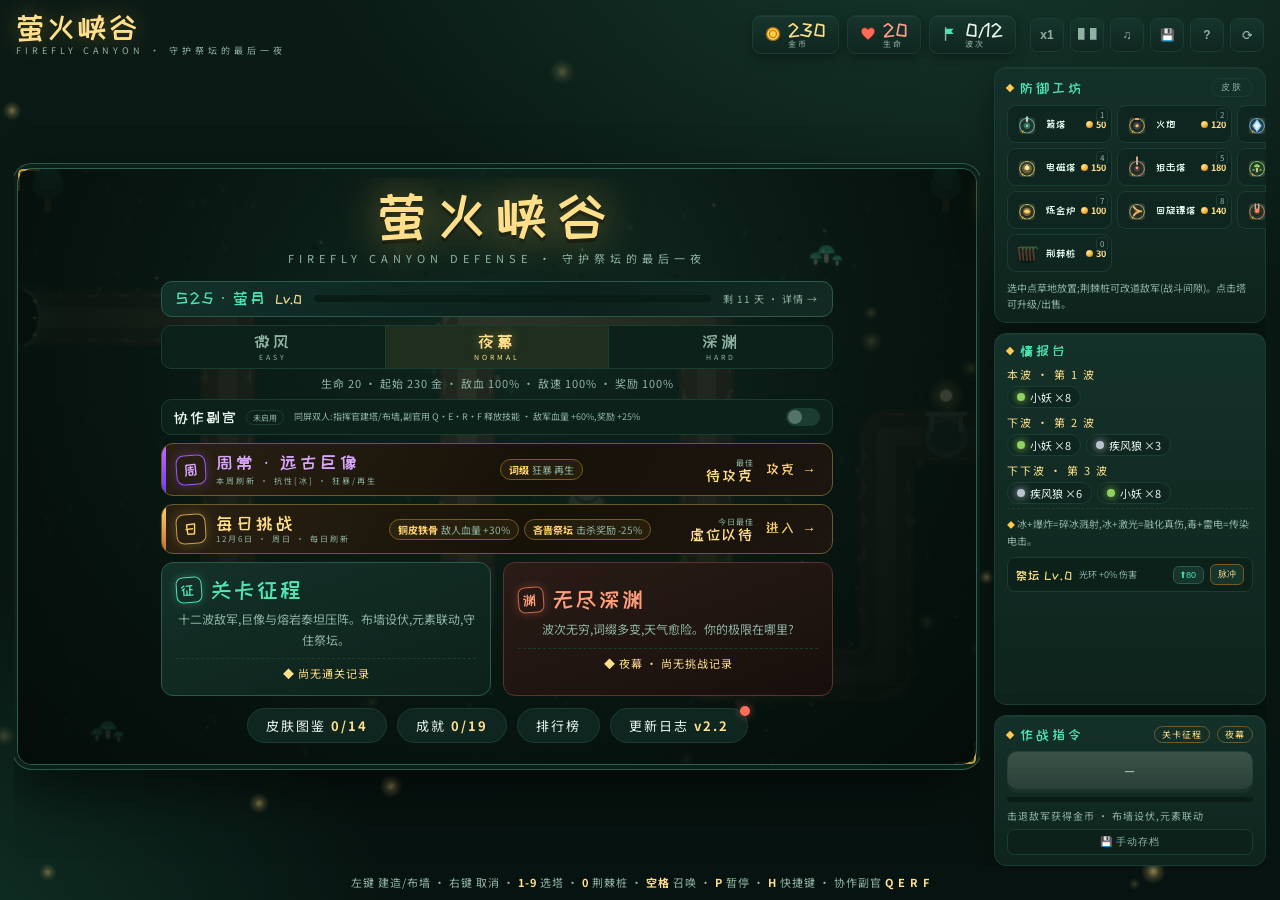
==== commit 40320e7e: "Fix responsive UI issues with scrollbars and right-side tower placement Key features implemented: - " ====
--- a/v2.3.html
+++ b/v2.3.html
@@ -1,904 +1,905 @@
-<!DOCTYPE html>
-<html lang="zh-CN">
-<head>
-<meta charset="utf-8">
-<meta name="viewport" content="width=device-width,initial-scale=1,maximum-scale=1,user-scalable=no,viewport-fit=cover">
-<meta name="theme-color" content="#0a1a15">
-<title>萤火峡谷 · 塔防</title>
-<link rel="preconnect" href="https://fonts.googleapis.com">
-<link href="https://fonts.googleapis.com/css2?family=ZCOOL+KuaiLe&family=Noto+Sans+SC:wght@400;500;700&display=swap" rel="stylesheet">
-<style>
-:root{--ink:#e8f4ec;--mut:#8fb3a3;--gold:#ffc94d;--gold2:#ffdf8a;--teal:#4fe3b2;--red:#ff6d5a;--panel:#122b24;--line:#2b5a4a;--line2:#1a3d32}
-*{box-sizing:border-box;margin:0;padding:0}
-html,body{height:100%;overflow:hidden}
-body{height:100vh;height:100dvh;background:radial-gradient(1100px 700px at 75% -10%,#16382d,transparent 60%),radial-gradient(900px 700px at -10% 110%,#11362a,transparent 60%),linear-gradient(#0a1a15,#071310);color:var(--ink);font-family:'Noto Sans SC',system-ui,sans-serif;user-select:none;-webkit-user-select:none;-webkit-touch-callout:none;-webkit-text-size-adjust:100%;touch-action:manipulation;overscroll-behavior:none}
-#bgfx{position:fixed;inset:0;z-index:0;pointer-events:none;width:100%;height:100%}
-#app{position:relative;z-index:1;height:100%;display:flex;flex-direction:column;padding:10px 14px;padding-top:max(10px,env(safe-area-inset-top));padding-bottom:max(10px,env(safe-area-inset-bottom))}
-header{flex:none;display:flex;align-items:center;gap:14px;padding:2px 2px 10px}
-.brand h1{font-family:'ZCOOL KuaiLe';font-weight:400;font-size:clamp(18px,2.4vw,32px);letter-spacing:3px;color:var(--gold2);text-shadow:0 0 24px rgba(255,201,77,.35);white-space:nowrap}
-.brand .tag{display:block;font-size:9px;letter-spacing:4px;color:var(--mut);margin-top:1px}
-.stats{display:flex;gap:8px;margin-left:auto}
-.stat{display:flex;align-items:center;gap:7px;background:linear-gradient(#16352c,#0f2620);border:1px solid var(--line2);border-radius:9px;padding:4px 12px;box-shadow:inset 0 1px 0 rgba(255,255,255,.05),0 4px 12px rgba(0,0,0,.35)}
-.stat .ico{width:16px;height:16px;flex:none}
-.stat div{display:flex;flex-direction:column;line-height:1.05}
-.stat b{font-family:'ZCOOL KuaiLe';font-weight:400;font-size:clamp(14px,1.6vw,19px)}
-.stat .lbl{font-size:8px;color:var(--mut);letter-spacing:2px}
-#stGold b{color:var(--gold2)}#stLife b{color:#ff9d8a}
-.stat.pop b{animation:pop .32s}@keyframes pop{40%{transform:scale(1.35)}}
-.stat.hurt{animation:hurt .4s}@keyframes hurt{25%{transform:translateX(-4px)}75%{transform:translateX(4px)}}
-.ctrls{display:flex;gap:6px}
-.cbtn{width:34px;height:34px;border-radius:8px;border:1px solid var(--line2);background:linear-gradient(#16352c,#0f2620);color:var(--mut);font-size:12px;font-weight:700;cursor:pointer;transition:.15s}
-.cbtn:hover{color:var(--gold2);border-color:var(--line);transform:translateY(-1px)}
-.cbtn:active{transform:scale(.92)}.cbtn.off{color:#54726a;text-decoration:line-through}
-main{flex:1;min-height:0;display:flex;gap:14px}
-#stageWrap{flex:1;min-width:0;min-height:0;display:flex;align-items:center;justify-content:center}
-#stage{position:relative;flex:none}
-#stage::before,#stage::after{content:'';position:absolute;width:22px;height:22px;pointer-events:none;z-index:2;opacity:.75}
-#stage::before{top:-6px;left:-6px;border-top:2px solid var(--gold);border-left:2px solid var(--gold);border-radius:5px 0 0 0}
-#stage::after{bottom:-6px;right:-6px;border-bottom:2px solid var(--gold);border-right:2px solid var(--gold);border-radius:0 0 5px 0}
-#game{display:block;background:#0c241c;border-radius:14px;touch-action:none;box-shadow:0 0 0 1px #2f5f4e,0 0 0 5px #0c1f19,0 0 0 6px #2b5a4a,0 26px 60px rgba(0,0,0,.55)}
-#game.placing{cursor:crosshair}
-#stage.paused #game{filter:brightness(.72) saturate(.8)}
-#pauseTag{position:absolute;top:10px;right:10px;display:none;z-index:4;background:rgba(10,25,20,.88);border:1px solid var(--line);color:var(--teal);padding:4px 10px;border-radius:8px;font-size:11px;letter-spacing:3px}
-#stage.paused #pauseTag{display:block}
-#weatherTag{position:absolute;top:10px;left:10px;z-index:4;background:rgba(10,25,20,.7);border:1px solid var(--line2);color:var(--mut);padding:3px 9px;border-radius:8px;font-size:10px;letter-spacing:2px;display:none}
-#weatherTag.on{display:block}
-#banner{position:absolute;top:12px;left:50%;transform:translateX(-50%);z-index:3;opacity:0;pointer-events:none;font-family:'ZCOOL KuaiLe';font-size:clamp(15px,2.6vmin,26px);letter-spacing:4px;color:#fff;white-space:nowrap;background:linear-gradient(90deg,transparent,rgba(8,22,17,.92) 16%,rgba(8,22,17,.92) 84%,transparent);padding:6px 30px;text-shadow:0 0 16px rgba(79,227,178,.5)}
-#banner.show{animation:ban 2.3s ease forwards}
-#banner.red{color:#ff9d8a;text-shadow:0 0 16px rgba(255,109,90,.6)}
-@keyframes ban{0%{opacity:0;transform:translate(-50%,-16px) scale(.92)}12%{opacity:1;transform:translate(-50%,0) scale(1)}80%{opacity:1}100%{opacity:0;transform:translate(-50%,8px)}}
-#toast{position:absolute;left:10px;bottom:10px;z-index:4;background:rgba(10,25,20,.92);border:1px solid var(--line);color:var(--teal);padding:5px 12px;border-radius:8px;font-size:11px;letter-spacing:1px;opacity:0;transform:translateY(6px);transition:.3s;pointer-events:none}
-#toast.show{opacity:1;transform:none}
-#skillbar{position:absolute;left:50%;bottom:10px;transform:translateX(-50%);display:none;gap:6px;z-index:4}
-#skillbar.on{display:flex}
-.skill{position:relative;width:clamp(56px,9vmin,78px);height:clamp(56px,9vmin,78px);padding:6px 3px 5px;text-align:center;overflow:hidden;cursor:pointer;background:linear-gradient(#16352c,#0d211b);border:1px solid var(--line2);border-radius:12px;transition:.2s}
-.skill:active{transform:scale(.93)}
-.skill b{display:block;font-family:'ZCOOL KuaiLe';font-size:clamp(12px,2vmin,16px);color:var(--teal);position:relative;z-index:2}
-.skill span{display:block;font-size:clamp(7px,1.2vmin,9px);color:var(--mut);letter-spacing:1px;position:relative;z-index:2}
-.skill em{position:absolute;top:50%;left:50%;transform:translate(-50%,-50%);font-style:normal;font-size:clamp(13px,2.4vmin,18px);color:#ffdf8a;font-weight:700;font-family:'ZCOOL KuaiLe';z-index:3;text-shadow:0 0 6px rgba(0,0,0,.8);display:none}
-.skill.cooling em{display:block}
-.skill .cd{position:absolute;inset:0;border-radius:12px;pointer-events:none;z-index:1;background:conic-gradient(rgba(4,12,9,.82) 0deg,transparent 0deg)}
-.skill.rdy{border-color:var(--gold);box-shadow:0 0 12px rgba(255,201,77,.28)}.skill.rdy b{color:var(--gold2)}
-#hintbar{flex:none;margin-top:8px;font-size:11px;color:var(--mut);letter-spacing:1px;text-align:center}
-#hintbar b{color:var(--gold2);font-weight:700}
-#menu{position:absolute;inset:0;z-index:8;display:none;align-items:center;justify-content:center;line-height:1.5;background:radial-gradient(ellipse at 50% 28%,rgba(12,30,23,.55),rgba(4,12,9,.93));border-radius:14px}
-#menu.show{display:flex}
-.menu-box{text-align:center;max-width:680px;width:94%;max-height:97%;overflow-y:auto;overscroll-behavior:contain;padding:8px 4px;animation:rise .6s ease;scrollbar-width:thin}
-.m-title{font-family:'ZCOOL KuaiLe';font-size:clamp(30px,6vmin,54px);letter-spacing:10px;color:var(--gold2);line-height:1.1;text-shadow:0 0 42px rgba(255,201,77,.5),0 4px 0 rgba(0,0,0,.45)}
-.m-sub{font-size:clamp(8px,1.4vmin,11px);letter-spacing:5px;color:var(--mut);margin:6px 0 14px;line-height:1.4}
-#contBtn{display:none;margin-bottom:12px}
-#contBtn small{display:inline-block;font-size:10px;font-weight:700;margin-left:6px;color:#6b4a08;letter-spacing:1px}
-.seasonbar{display:flex;align-items:center;gap:12px;width:100%;padding:8px 14px;margin-bottom:8px;border-radius:11px;cursor:pointer;background:linear-gradient(120deg,#12302a,#0c211c 60%,#132a24);border:1px solid #2b5a4a;transition:.2s;text-align:left;font-family:'Noto Sans SC'}
-.seasonbar:hover{border-color:var(--teal);transform:translateY(-2px)}.seasonbar:active{transform:scale(.98)}
-.sb-l{display:flex;align-items:baseline;gap:8px;flex:none}
-.sb-l em{font-style:normal;font-family:'ZCOOL KuaiLe';font-size:clamp(12px,2vmin,16px);color:var(--teal);letter-spacing:2px}
-.sb-l b{font-family:'ZCOOL KuaiLe';font-weight:400;font-size:clamp(10px,1.7vmin,13px);color:var(--gold2)}
-.sb-track{flex:1;height:7px;background:#0a1c16;border-radius:4px;overflow:hidden}
-.sb-track i{display:block;height:100%;width:0;background:linear-gradient(90deg,#4fe3b2,#ffd75e)}
-.sb-r{flex:none;font-size:clamp(8px,1.4vmin,10px);color:var(--mut);letter-spacing:1px}
-.diffrow{display:flex;border:1px solid var(--line2);border-radius:10px;overflow:hidden;margin-bottom:6px;background:#0c211a}
-.diff{flex:1;padding:7px 4px 6px;background:none;border:none;cursor:pointer;color:var(--mut);transition:.15s;border-right:1px solid var(--line2);font-family:'Noto Sans SC'}
-.diff:last-child{border-right:none}
-.diff b{display:block;font-family:'ZCOOL KuaiLe';font-weight:400;font-size:clamp(13px,2.2vmin,17px);letter-spacing:3px}
-.diff i{font-style:normal;display:block;font-size:7px;letter-spacing:3px;margin-top:2px}
-.diff:hover{color:var(--ink);background:rgba(79,227,178,.05)}.diff:active{transform:scale(.97)}
-.diff.sel{background:rgba(255,201,77,.08);color:var(--gold2)}.diff.sel b{color:var(--gold2);text-shadow:0 0 12px rgba(255,201,77,.4)}
-.diff[data-d="hard"].sel{background:rgba(255,109,90,.08)}.diff[data-d="hard"].sel b{color:#ff9d7a;text-shadow:0 0 12px rgba(255,109,90,.4)}
-.diffinfo{font-size:clamp(8px,1.5vmin,11px);color:var(--mut);letter-spacing:1px;margin-bottom:8px}
-.cooprow{display:flex;align-items:center;gap:10px;width:100%;padding:8px 12px;margin-bottom:8px;border-radius:10px;cursor:pointer;background:#0c211a;border:1px solid var(--line2);transition:.2s;text-align:left;font-family:'Noto Sans SC'}
-.cooprow:active{transform:scale(.98)}.cooprow.on{border-color:var(--teal);background:rgba(79,227,178,.06)}
-.cp-l{flex:none;display:flex;align-items:center;gap:8px}
-.cp-l b{font-family:'ZCOOL KuaiLe';font-weight:400;font-size:clamp(12px,2vmin,15px);letter-spacing:2px;color:var(--ink)}
-.cp-l span{font-size:8px;color:var(--mut);border:1px solid var(--line2);border-radius:8px;padding:1px 6px}
-.cooprow.on .cp-l span{color:var(--teal);border-color:var(--teal)}
-.cp-d{flex:1;font-size:9px;color:var(--mut);line-height:1.5}
-.cp-sw{flex:none;width:34px;height:18px;border-radius:10px;background:#1a3d32;position:relative;transition:.2s}
-.cp-sw::after{content:'';position:absolute;top:2px;left:2px;width:14px;height:14px;border-radius:50%;background:#55736a;transition:.2s}
-.cooprow.on .cp-sw{background:rgba(79,227,178,.3)}.cooprow.on .cp-sw::after{left:18px;background:var(--teal);box-shadow:0 0 8px rgba(79,227,178,.6)}
-.dailycard{display:flex;align-items:center;gap:12px;width:100%;text-align:left;padding:9px 14px;margin-bottom:8px;border-radius:12px;cursor:pointer;position:relative;overflow:hidden;transition:.22s;flex-wrap:wrap;background:linear-gradient(120deg,#2a2113,#171208 55%,#1c1510);border:1px solid #6b5a2a;font-family:'Noto Sans SC'}
-.dailycard::before{content:'';position:absolute;left:0;top:0;bottom:0;width:4px;background:linear-gradient(#ffd36b,#c96a2a)}
-.dailycard.wk::before{background:linear-gradient(#c96aff,#6a3aff)}
-.dailycard:hover{transform:translateY(-3px);box-shadow:0 12px 30px rgba(0,0,0,.5);border-color:var(--gold)}.dailycard:active{transform:scale(.98)}
-.dc-left{display:flex;align-items:center;gap:10px;flex:none}
-.dc-badge{width:30px;height:30px;flex:none;display:flex;align-items:center;justify-content:center;font-family:'ZCOOL KuaiLe';font-size:15px;color:#ffd36b;border:1.5px solid #c8a24a;border-radius:8px;transform:rotate(-4deg);box-shadow:0 0 12px rgba(255,201,77,.25)}
-.dailycard.wk .dc-badge{color:#d9a6ff;border-color:#9a5aff;box-shadow:0 0 12px rgba(154,90,255,.3)}
-.dailycard h4{font-family:'ZCOOL KuaiLe';font-weight:400;font-size:clamp(13px,2.2vmin,18px);letter-spacing:3px;color:var(--gold2)}
-.dailycard.wk h4{color:#d9a6ff}
-.dc-date{display:block;font-size:8px;color:var(--mut);letter-spacing:2px;margin-top:1px}
-.dc-muts{display:flex;gap:5px;flex-wrap:wrap;flex:1;justify-content:center}
-.mutchip{font-size:clamp(8px,1.4vmin,10px);padding:2px 8px;border-radius:12px;border:1px solid #7a5a1d;color:var(--mut);background:rgba(255,201,77,.06)}
-.mutchip b{color:#ffd36b;font-weight:700;margin-right:3px}
-.dc-rec{font-size:8px;color:var(--mut);flex:none;text-align:right;letter-spacing:1px}
-.dc-rec b{display:block;color:var(--gold2);font-family:'ZCOOL KuaiLe';font-weight:400;font-size:clamp(11px,2vmin,15px);letter-spacing:2px}
-.dc-go{font-family:'ZCOOL KuaiLe';color:#ffd36b;letter-spacing:2px;flex:none;font-size:clamp(11px,1.8vmin,14px)}
-.modes{display:flex;gap:12px;text-align:left}
-.mode{flex:1;position:relative;overflow:hidden;padding:14px;border-radius:12px;cursor:pointer;transition:.22s;background:linear-gradient(160deg,#143129,#0c211a);border:1px solid #2b5a4a;font-family:'Noto Sans SC'}
-.mode:hover{transform:translateY(-4px)}.mode:active{transform:scale(.98)}
-.mode-level:hover{box-shadow:0 14px 34px rgba(0,0,0,.5),0 0 24px rgba(79,227,178,.18);border-color:var(--teal)}
-.mode-endless{background:linear-gradient(160deg,#2a1c17,#170f0c);border-color:#5a332a}
-.mode-endless:hover{box-shadow:0 14px 34px rgba(0,0,0,.5),0 0 24px rgba(255,120,80,.2);border-color:#c96a4a}
-.mode h4{display:flex;align-items:center;gap:9px;font-family:'ZCOOL KuaiLe';font-weight:400;font-size:clamp(15px,2.8vmin,22px);letter-spacing:3px;margin-bottom:6px}
-.mode-level h4{color:var(--teal)}.mode-endless h4{color:#ff9d7a}
-.mbadge{width:26px;height:26px;flex:none;display:inline-flex;align-items:center;justify-content:center;font-size:14px;border-radius:7px;transform:rotate(-4deg)}
-.mode-level .mbadge{border:1.5px solid var(--teal);color:var(--teal);box-shadow:0 0 10px rgba(79,227,178,.3)}
-.mode-endless .mbadge{border:1.5px solid #c96a4a;color:#ff9d7a;box-shadow:0 0 10px rgba(255,120,80,.3)}
-.mode p{font-size:clamp(10px,1.6vmin,12px);color:var(--mut);line-height:1.7}
-.mode .rec{margin-top:8px;font-size:clamp(9px,1.5vmin,11px);color:var(--gold2);letter-spacing:1px;border-top:1px dashed var(--line2);padding-top:6px}
-.metarow{display:flex;gap:10px;margin-top:12px;justify-content:center;flex-wrap:wrap}
-.metabtn{position:relative;background:#0f2620;border:1px solid var(--line2);color:var(--ink);border-radius:20px;padding:7px 18px;font-size:clamp(11px,1.7vmin,13px);cursor:pointer;letter-spacing:2px;transition:.15s;font-family:'Noto Sans SC'}
-.metabtn b{color:var(--gold2);margin-left:5px;font-weight:700}
-.metabtn:hover{border-color:var(--line);transform:translateY(-2px)}.metabtn:active{transform:scale(.95)}
-.metabtn .nd{position:absolute;top:-3px;right:-3px;width:10px;height:10px;border-radius:50%;background:var(--red);box-shadow:0 0 8px rgba(255,109,90,.6);animation:glowp 1.2s infinite;display:none}
-.metabtn.fresh .nd{display:block}
-.m-hint{margin-top:14px;font-size:clamp(8px,1.5vmin,11px);color:var(--mut);letter-spacing:2px}
-.metaov{position:absolute;inset:0;z-index:9;display:none;background:rgba(4,12,9,.94);border-radius:14px;overflow:hidden;line-height:1.5}
-.metaov.show{display:block}
-.meta-in{max-width:640px;margin:20px auto;padding:0 16px 22px;max-height:calc(100% - 40px);overflow-y:auto;overscroll-behavior:contain;scrollbar-width:thin}
-.meta-in::-webkit-scrollbar{width:6px}.meta-in::-webkit-scrollbar-thumb{background:#2b5a4a;border-radius:3px}
-.meta-head{display:flex;align-items:center;margin-bottom:5px}
-.meta-head h3{font-family:'ZCOOL KuaiLe';font-weight:400;font-size:clamp(17px,3vmin,24px);letter-spacing:5px;color:var(--gold2)}
-.meta-close{margin-left:auto;width:30px;height:30px;border-radius:8px;border:1px solid var(--line2);background:#0f2620;color:var(--mut);cursor:pointer;font-size:12px;transition:.15s}
-.meta-close:hover{color:#ff9d7a;border-color:#7a3a2e}
-.meta-sub{font-size:10px;color:var(--mut);margin-bottom:12px;letter-spacing:1px}
-/* ---- 更新日志时间轴 ---- */
-.logver{position:relative;padding:0 0 18px 22px;border-left:2px solid var(--line2);margin-left:6px}
-.logver:last-child{border-left-color:transparent;padding-bottom:4px}
-.logver::before{content:'';position:absolute;left:-7px;top:3px;width:12px;height:12px;border-radius:50%;background:var(--gold);box-shadow:0 0 10px rgba(255,201,77,.5)}
-.logver.now::before{background:var(--teal);box-shadow:0 0 12px rgba(79,227,178,.6);animation:glowp 1.4s infinite}
-.logver h4{font-family:'ZCOOL KuaiLe';font-weight:400;font-size:15px;letter-spacing:2px;color:var(--gold2);margin-bottom:4px}
-.logver h4 i{font-style:normal;font-size:9px;color:var(--teal);border:1px solid var(--line);border-radius:8px;padding:1px 7px;margin-left:6px;letter-spacing:1px;vertical-align:2px}
-.logver ul{list-style:none}
-.logver li{position:relative;padding:2px 0 2px 14px;font-size:11px;color:var(--mut);line-height:1.65}
-.logver li::before{content:'◆';position:absolute;left:0;top:3px;font-size:7px;color:var(--gold)}
-.logver li b{color:var(--ink);font-weight:500}
-.helprow{display:flex;justify-content:space-between;gap:10px;background:#0f2620;border:1px solid var(--line2);border-radius:8px;padding:7px 12px;margin-bottom:5px;font-size:12px}
-.helprow b{color:var(--gold2);font-family:'ZCOOL KuaiLe';font-weight:400;letter-spacing:1px}
-.helprow span{color:var(--mut)}
-.skinrow{display:flex;align-items:center;gap:10px;background:#0f2620;border:1px solid var(--line2);border-radius:10px;padding:7px 9px;margin-bottom:7px}
-.skint{display:flex;align-items:center;gap:7px;width:104px;flex:none}
-.skint canvas{width:40px;height:40px}
-.skint b{font-family:'ZCOOL KuaiLe';font-weight:400;font-size:13px;letter-spacing:2px}
-.skinchips{display:flex;gap:7px;flex-wrap:wrap}
-.skinchip{position:relative;width:60px;padding:4px 3px 3px;border:1px solid var(--line2);border-radius:8px;background:#0c211a;cursor:pointer;display:flex;flex-direction:column;align-items:center;gap:2px;transition:.15s}
-.skinchip canvas{width:38px;height:38px}
-.skinchip:hover:not(:disabled){transform:translateY(-2px);border-color:var(--line)}.skinchip:active:not(:disabled){transform:scale(.94)}
-.skinchip.eq{border-color:var(--gold);box-shadow:0 0 0 1px var(--gold),0 0 14px rgba(255,201,77,.2)}
-.skinchip.lock{opacity:.55;filter:grayscale(.7);cursor:not-allowed}
-.skinchip span{font-size:9px;color:var(--ink)}.skinchip em{font-style:normal;font-size:7px;color:var(--gold2)}
-.skinchip .lk{position:absolute;top:2px;right:4px;font-size:8px;color:#ff9d7a;z-index:1}
-.achrow{display:flex;align-items:center;gap:10px;background:#0f2620;border:1px solid var(--line2);border-radius:10px;padding:8px 10px;margin-bottom:7px;opacity:.62}
-.achrow.un{opacity:1;border-color:#6b5a2a}
-.abadge{width:28px;height:28px;flex:none;display:flex;align-items:center;justify-content:center;font-family:'ZCOOL KuaiLe';font-size:14px;border-radius:8px;border:1.5px solid #55736a;color:#7fa896;transform:rotate(-4deg)}
-.achrow.un .abadge,#achToast .abadge{border-color:var(--gold);color:var(--gold2);box-shadow:0 0 12px rgba(255,201,77,.3)}
-.achrow div{display:flex;flex-direction:column;gap:2px;flex:1;min-width:0}
-.achrow b{font-size:13px;line-height:1.25}.achrow span{font-size:10px;color:var(--mut);line-height:1.3}
-.achrow i{font-style:normal;font-size:9px;color:var(--teal);line-height:1.3}
-.achrow>em{margin-left:auto;font-style:normal;font-size:9px;color:var(--mut);letter-spacing:1px;flex:none;white-space:nowrap}.achrow.un>em{color:var(--gold2)}
-#achToast{position:absolute;top:10px;right:10px;z-index:10;display:flex;gap:9px;align-items:center;background:linear-gradient(160deg,#1c3a2f,#0e241c);border:1px solid var(--gold);border-radius:10px;padding:8px 14px 8px 9px;box-shadow:0 10px 30px rgba(0,0,0,.5),0 0 24px rgba(255,201,77,.22);transform:translateX(130%);transition:transform .45s cubic-bezier(.2,.9,.3,1.2)}
-#achToast.show{transform:none}
-#achToast b{display:block;font-family:'ZCOOL KuaiLe';font-weight:400;font-size:13px;color:var(--gold2);letter-spacing:2px}
-#achToast span{font-size:10px;color:var(--ink)}
-.lbtabs{display:flex;gap:7px;margin-bottom:10px}
-.lbtab{flex:1;padding:7px;border-radius:8px;border:1px solid var(--line2);background:#0c211a;color:var(--mut);cursor:pointer;font-size:11px;letter-spacing:2px;transition:.15s;font-family:'Noto Sans SC'}
-.lbtab:hover{color:var(--ink)}.lbtab.sel{color:var(--gold2);border-color:var(--gold);background:rgba(255,201,77,.07)}
-.lbrow{display:flex;align-items:center;gap:9px;background:#0f2620;border:1px solid var(--line2);border-radius:8px;padding:7px 10px;margin-bottom:5px;font-size:11px}
-.lbrow.new{border-color:var(--gold);box-shadow:0 0 12px rgba(255,201,77,.22)}
-.lbrank{width:24px;height:24px;flex:none;display:flex;align-items:center;justify-content:center;border-radius:6px;font-family:'ZCOOL KuaiLe';font-size:13px;border:1px solid var(--line2);color:var(--mut)}
-.lbrank.r1{border-color:#e8c56a;color:#ffe9a3}.lbrank.r2{border-color:#9fb4c4;color:#d7e6f2}.lbrank.r3{border-color:#b08050;color:#e8c39a}
-.lbval{font-family:'ZCOOL KuaiLe';font-size:15px;color:#fff;letter-spacing:1px}
-.lbdiff{font-style:normal;font-size:8px;border:1px solid #6b5a2a;color:var(--gold2);border-radius:8px;padding:1px 6px;letter-spacing:1px}
-.lbsub{font-size:9px;color:var(--mut)}.lbdate{margin-left:auto;color:var(--mut);font-size:9px;letter-spacing:1px}
-.lbempty{text-align:center;color:var(--mut);font-size:11px;padding:28px 0;letter-spacing:2px}
-.slvbox{display:flex;align-items:center;gap:12px;background:#0f2620;border:1px solid var(--line2);border-radius:10px;padding:10px 14px;margin-bottom:12px}
-.slv span{display:block;font-size:8px;color:var(--mut);letter-spacing:2px}.slv b{font-family:'ZCOOL KuaiLe';font-weight:400;font-size:22px;color:var(--gold2)}
-.sxptrack{flex:1;height:9px;background:#0a1c16;border-radius:6px;overflow:hidden}
-.sxptrack i{display:block;height:100%;width:0;background:linear-gradient(90deg,#4fe3b2,#ffd75e);border-radius:6px;transition:width .4s}
-.sxpnum{font-size:10px;color:var(--mut);flex:none}
-.strack{display:flex;gap:9px;overflow-x:auto;padding:4px 2px 8px;margin-bottom:10px;scrollbar-width:thin}
-.strack::-webkit-scrollbar{height:5px}.strack::-webkit-scrollbar-thumb{background:#2b5a4a;border-radius:3px}
-.snode{position:relative;flex:none;width:80px;text-align:center;padding:7px 5px;background:#0f2620;border:1px solid var(--line2);border-radius:10px;opacity:.55}
-.snode canvas{width:38px;height:38px}.snode.un{opacity:1;border-color:var(--gold);box-shadow:0 0 12px rgba(255,201,77,.18)}
-.slv-n{display:block;font-size:9px;color:var(--gold2);letter-spacing:1px;margin-bottom:2px}.sname{display:block;font-size:8px;color:var(--ink);margin-top:2px}
-.slock{position:absolute;top:3px;right:5px;font-size:7px;color:#ff9d7a}
-.sbest{font-size:11px;color:var(--mut);margin-bottom:7px}.sbest b{color:var(--gold2);font-family:'ZCOOL KuaiLe';font-weight:400;font-size:15px;margin-left:5px}
-.sarch-t{font-size:9px;color:var(--mut);letter-spacing:2px;margin:7px 0 5px}
-.sarchrow{display:flex;justify-content:space-between;font-size:10px;color:var(--mut);padding:5px 9px;background:#0f2620;border:1px solid var(--line2);border-radius:6px;margin-bottom:4px}
-#overlay{position:absolute;inset:0;z-index:6;display:none;align-items:center;justify-content:center;line-height:1.5;background:rgba(4,12,9,.84);border-radius:14px}
-#overlay.show{display:flex}
-.ov-box{text-align:center;animation:rise .5s ease;padding:10px}
-@keyframes rise{from{opacity:0;transform:translateY(18px)}to{opacity:1;transform:none}}
-#overlay h3{font-family:'ZCOOL KuaiLe';font-weight:400;font-size:clamp(26px,6vmin,44px);letter-spacing:6px;margin-bottom:8px;line-height:1.1}
-h3.win{color:var(--gold2);text-shadow:0 0 34px rgba(255,201,77,.55)}h3.lose{color:#ff8d7a;text-shadow:0 0 34px rgba(255,109,90,.45)}
-.newrec{display:inline-block;margin-bottom:12px;padding:3px 16px;border:1px solid var(--gold);border-radius:20px;color:var(--gold2);font-size:12px;letter-spacing:3px;animation:glowp 1.2s infinite}
-@keyframes glowp{50%{box-shadow:0 0 20px rgba(255,201,77,.55)}}
-.ovsub{color:var(--mut);margin-bottom:16px;font-size:clamp(11px,1.8vmin,14px)}
-.ovstats{display:flex;gap:10px;justify-content:center;margin-bottom:18px;flex-wrap:wrap}
-.ovstats>div{background:#0f2620;border:1px solid var(--line2);border-radius:10px;padding:8px 16px;display:flex;flex-direction:column;gap:2px}
-.ovstats b{font-family:'ZCOOL KuaiLe';font-weight:400;font-size:clamp(16px,3vmin,23px);color:#fff}
-.ovstats b i{font-style:normal;font-size:12px;color:var(--mut)}.ovstats span{font-size:9px;color:var(--mut);letter-spacing:2px}
-.ovbtns{display:flex;gap:10px;justify-content:center}
-.btn{border:none;border-radius:8px;padding:8px 11px;font-size:12px;font-weight:700;cursor:pointer;font-family:'Noto Sans SC';transition:.15s}
-.btn:active{transform:scale(.95)}
-.btn.gold{background:linear-gradient(180deg,#ffd36b,#f0a92e);color:#3a2a05;font-family:'ZCOOL KuaiLe';font-size:clamp(13px,2.2vmin,17px);letter-spacing:3px;padding:10px 24px;box-shadow:0 4px 0 #8a6215,0 10px 24px rgba(240,169,46,.3)}
-.btn.gold:hover{filter:brightness(1.07);transform:translateY(-1px)}
-.btn.ghostbtn{background:transparent;border:1px solid var(--line);color:var(--teal);padding:10px 18px;letter-spacing:2px}
-.btn.ghostbtn:hover{background:rgba(79,227,178,.08);transform:translateY(-1px)}
-aside{width:272px;flex:none;display:flex;flex-direction:column;gap:10px;min-height:0}
-.deckrow{display:flex;flex-direction:column;gap:10px;flex:1;min-height:0}
-.panel{background:linear-gradient(180deg,#143129,#0e241d);border:1px solid var(--line2);border-radius:12px;padding:10px 12px;box-shadow:inset 0 1px 0 rgba(255,255,255,.04),0 10px 30px rgba(0,0,0,.35);min-height:0}
-.panel h2{font-family:'ZCOOL KuaiLe';font-weight:400;font-size:14px;letter-spacing:3px;color:var(--teal);display:flex;align-items:center;gap:7px;margin-bottom:8px}
-.panel h2::before{content:'';width:6px;height:6px;background:var(--gold);transform:rotate(45deg);flex:none}
-.minibtn{margin-left:auto;font-size:9px;letter-spacing:2px;background:none;border:1px solid var(--line2);color:var(--mut);border-radius:12px;padding:2px 9px;cursor:pointer;transition:.15s}
-.minibtn:hover{color:var(--gold2);border-color:var(--gold)}
-#modeTag{margin-left:auto;font-family:'Noto Sans SC';font-size:9px;letter-spacing:1px;padding:1px 7px;border-radius:10px;border:1px solid #6b5a2a;color:var(--gold2)}
-#modeTag.ember{border-color:#7a3a2e;color:#ff9d7a}
-#diffTag{font-family:'Noto Sans SC';font-size:9px;letter-spacing:1px;padding:1px 7px;border-radius:10px;border:1px solid #6b5a2a;color:var(--gold2)}
-#diffTag.t-easy{border-color:#2b5a4a;color:var(--teal)}#diffTag.t-hard{border-color:#7a3a2e;color:#ff9d7a}
-#coopTag{display:none;font-family:'Noto Sans SC';font-size:9px;letter-spacing:1px;padding:1px 7px;border-radius:10px;border:1px solid #2b5a4a;color:var(--teal)}
-#cards{display:grid;grid-template-columns:1fr 1fr 1fr;gap:5px}
-.card{position:relative;display:flex;gap:5px;align-items:center;padding:4px 5px;border:1px solid var(--line2);border-radius:9px;background:#0f2620;cursor:pointer;transition:.18s}
-.card:hover{transform:translateY(-2px);border-color:var(--line);box-shadow:0 6px 14px rgba(0,0,0,.4)}.card:active{transform:scale(.96)}
-.card.sel{border-color:var(--gold);background:#1a3527;box-shadow:0 0 0 1px var(--gold),0 0 18px rgba(255,201,77,.16)}
-.card.dis{opacity:.5;filter:grayscale(.6)}
-.cico{width:28px;height:28px;flex:none}
-.cinfo{display:flex;flex-direction:column;gap:1px;min-width:0;flex:1}
-.cinfo b{font-family:'ZCOOL KuaiLe';font-weight:400;font-size:10px;letter-spacing:1px;color:#eafff4;white-space:nowrap}
-.cinfo span{display:none}
-.ccost{display:flex;align-items:center;font-weight:700;color:var(--gold2);font-size:9px;flex:none}
-.ccost i{width:7px;height:7px;border-radius:50%;margin-right:3px;background:radial-gradient(circle at 35% 30%,#ffe9a3,#f0a92e 60%,#8a6215)}
-.ckey{position:absolute;top:2px;right:3px;font-style:normal;font-size:8px;color:var(--mut);border:1px solid var(--line2);border-radius:4px;padding:0 3px;line-height:12px}
-.cms{position:absolute;top:2px;left:3px;font-style:normal;font-size:8px;color:var(--teal);font-weight:700}
-.hint{margin-top:8px;font-size:10px;color:var(--mut);line-height:1.6}
-#ip{flex:1;min-height:0;display:flex;flex-direction:column}
-#infoBody{flex:1;min-height:0;overflow-y:auto;overscroll-behavior:contain;scrollbar-width:thin}
-#infoBody::-webkit-scrollbar{width:5px}#infoBody::-webkit-scrollbar-thumb{background:#2b5a4a;border-radius:3px}
-.sel-head{display:flex;align-items:center;gap:7px;margin-bottom:6px}
-.sel-head .dot{width:9px;height:9px;border-radius:50%;flex:none}
-.sel-head b{font-family:'ZCOOL KuaiLe';font-weight:400;font-size:14px;letter-spacing:2px}
-.sel-head .lv{margin-left:auto;color:var(--gold2);font-size:11px;letter-spacing:2px}
-.irow{display:flex;justify-content:space-between;font-size:12px;padding:4px 2px;border-bottom:1px dashed var(--line2);color:var(--mut)}
-.irow b{color:#fff;font-weight:500}.irow i{font-style:normal;color:var(--teal);font-size:10px;margin-left:4px}
-.mbar{height:5px;background:#0a1c16;border-radius:3px;overflow:hidden;margin:3px 0 2px}
-.mbar i{display:block;height:100%;background:linear-gradient(90deg,#4fe3b2,#ffd75e)}
-.iacts{display:flex;gap:7px;margin-top:9px}
-.btn.up{flex:1;background:linear-gradient(180deg,#5fe0b0,#2ea87c);color:#04241a;box-shadow:0 3px 0 #176b4d}
-.btn.up:hover:not(:disabled){filter:brightness(1.08);transform:translateY(-1px)}
-.btn.up:disabled{background:#23443a;color:#5d8272;box-shadow:none;cursor:not-allowed}
-.btn.sell{background:#3a2320;color:#ff9d8a;border:1px solid #6b332a}.btn.sell:hover{background:#4b2a24}
-.intel-t{font-size:11px;letter-spacing:2px;color:var(--gold2);margin:6px 0 4px}.intel-t:first-child{margin-top:0}
-.chips{display:flex;flex-wrap:wrap;gap:5px;margin-bottom:4px}
-.chip{display:inline-flex;align-items:center;gap:5px;background:#0f2620;border:1px solid var(--line2);border-radius:20px;padding:2px 9px;font-size:11px}
-.chip.boss{border-color:#7a3a2e;color:#ffb3a3}.chip i{width:8px;height:8px;border-radius:50%;display:inline-block}
-.chip em{font-style:normal;font-size:8px;border:1px solid #6b5a2a;color:var(--gold2);border-radius:4px;padding:0 3px;margin-left:2px;line-height:12px}
-.chip.boss em{border-color:#7a3a2e;color:#ffb3a3}
-.tip{font-size:10px;color:var(--mut);line-height:1.7;border-top:1px dashed var(--line2);padding-top:6px}
-.tip::before{content:'◆ ';color:var(--gold);font-size:8px}
-.shrinebox{display:flex;align-items:center;gap:6px;margin-top:8px;padding:6px 8px;background:#0c211a;border:1px solid var(--line2);border-radius:8px}
-.shrinebox .si{font-family:'ZCOOL KuaiLe';color:var(--gold2);font-size:12px;letter-spacing:1px;flex:none}
-.shrinebox .sb2{flex:1;font-size:9px;color:var(--mut)}
-.sbtn{font-size:9px;padding:3px 7px;border-radius:6px;border:1px solid var(--line);background:#16352c;color:var(--teal);cursor:pointer;flex:none}
-.sbtn:disabled{opacity:.4;cursor:not-allowed}.sbtn.pulse{border-color:#7a5a1d;color:var(--gold2)}
-#waveBtn{width:100%;padding:9px;border-radius:10px;border:1px solid #7a5a1d;cursor:pointer;background:linear-gradient(180deg,#ffd36b,#f0a92e);color:#3a2a05;font-family:'ZCOOL KuaiLe';font-size:15px;letter-spacing:2px;line-height:1.2;box-shadow:0 4px 0 #8a6215,0 8px 22px rgba(240,169,46,.25);transition:.15s}
-#waveBtn small{display:block;font-family:'Noto Sans SC';font-size:10px;font-weight:700;letter-spacing:1px;color:#6b4a08}
-#waveBtn:hover:not(:disabled){filter:brightness(1.06);transform:translateY(-1px)}
-#waveBtn:active:not(:disabled){transform:translateY(2px);box-shadow:0 1px 0 #8a6215}
-#waveBtn:disabled{background:linear-gradient(180deg,#3a5348,#2a4038);color:#9dbfab;border-color:#22423a;box-shadow:0 4px 0 #1a3028;cursor:default}
-#waveBar{height:5px;background:#0a1c16;border-radius:4px;margin-top:8px;overflow:hidden}
-#waveBar i{display:block;height:100%;width:0;background:linear-gradient(90deg,#4fe3b2,#ffd75e);border-radius:4px}
-#waveNote{margin-top:6px;font-size:10px;color:var(--mut);letter-spacing:1px;line-height:1.5}
-.savbtn{width:100%;margin-top:6px;font-size:10px;padding:5px;border-radius:7px;border:1px solid var(--line2);background:#0c211a;color:var(--mut);cursor:pointer;letter-spacing:1px}
-.savbtn:hover{color:var(--gold2);border-color:var(--gold)}
-@media (min-width:901px) and (max-height:680px){
-  header{padding-bottom:6px}.panel{padding:7px 10px;border-radius:10px}.panel h2{font-size:12px;margin-bottom:5px}
-  #cards{gap:4px}.card{padding:3px 4px}.cico{width:22px;height:22px}.cinfo b{font-size:9px}
-  .hint{display:none}.irow{font-size:11px;padding:3px 2px}#waveBtn{padding:7px;font-size:13px}#waveNote{font-size:9px}#hintbar{font-size:10px;margin-top:5px}
-}
-@media (max-width:900px){
-  #app{padding:8px 10px}header{gap:10px;padding-bottom:6px}.brand .tag{display:none}
-  main{flex-direction:column;gap:7px}#hintbar{display:none}
-  aside{width:100%;flex-direction:row;gap:7px;flex:none}#bp{flex:1.3;min-width:0}
-  .deckrow{flex:2;flex-direction:row;min-width:0}#ip{flex:1.15}#wp{flex:1}
-  .panel{padding:7px 9px;border-radius:10px}.panel h2{font-size:12px;margin-bottom:5px}.hint{display:none}
-  #cards{grid-template-columns:repeat(auto-fill,minmax(74px,1fr));gap:4px}.ckey{display:none}#waveNote{display:none}
-}
-@media (max-width:600px){
-  #app{padding:5px 7px}header{flex-wrap:wrap;gap:5px;padding-bottom:4px}
-  .brand h1{font-size:16px;letter-spacing:1px}
-  .stats{order:3;width:100%;margin-left:0;justify-content:center;gap:5px}.stat{padding:2px 9px;border-radius:7px}
-  .stat .ico{width:12px;height:12px}.stat b{font-size:13px}.stat .lbl{font-size:7px;letter-spacing:1px}
-  .cbtn{width:27px;height:27px;font-size:10px;border-radius:7px}
-  main{gap:5px}aside{flex-direction:column;gap:5px}#bp{order:1}.deckrow{order:2;flex-direction:row;gap:5px}#ip{flex:1.25}#wp{flex:1}
-  .panel{padding:5px 7px;border-radius:9px}.panel h2{font-size:10px;margin-bottom:4px;letter-spacing:2px}
-  #modeTag,#diffTag,#coopTag{font-size:7px;padding:1px 5px}
-  #cards{grid-template-columns:repeat(5,1fr);gap:3px}.card{flex-direction:column;padding:3px 1px;gap:1px;border-radius:7px}
-  .cico{width:20px;height:20px}.cinfo b{font-size:7px;letter-spacing:0}.ccost{font-size:7px}.ccost i{width:5px;height:5px;margin-right:2px}
-  .cms{font-size:7px}#infoBody{min-height:0;overflow-y:auto}.sel-head b{font-size:12px}
-  .irow{font-size:9px;padding:2px 1px}.irow i{font-size:8px}.iacts{margin-top:5px;gap:4px}.btn{padding:5px 6px;font-size:10px}
-  .intel-t{font-size:9px;margin-bottom:3px}.chip{font-size:9px;padding:1px 6px}.chip em{display:none}.tip{display:none}
-  #waveBtn{padding:6px;font-size:12px}#waveBtn small{font-size:8px}#waveBar{height:3px;margin-top:5px}
-  .m-sub{margin:3px 0 8px}.cp-d{display:none}.m-hint{display:none}.dc-go{display:none}.mode{padding:9px 11px}.mode p{line-height:1.4}
-  .metaov,#menu,#overlay{position:fixed;inset:0;border-radius:0}#menu{z-index:50}#overlay{z-index:55}.metaov{z-index:60}
-  #achToast{position:fixed;top:8px;right:8px;z-index:80}.meta-in{margin:10px auto;max-height:calc(100% - 20px)}
-  #stage::before,#stage::after{width:16px;height:16px}
-}
-@media (max-width:900px) and (orientation:landscape) and (max-height:520px){
-  main{flex-direction:row;gap:8px}aside{width:212px;flex-direction:column;gap:6px}.deckrow{flex-direction:column;gap:6px}
-  #cards{grid-template-columns:1fr 1fr 1fr}.card{flex-direction:row}.cico{width:20px;height:20px}.cinfo b{font-size:9px}
-  .panel{padding:6px 8px}.panel h2{font-size:11px;margin-bottom:4px}#waveBtn{padding:6px;font-size:12px}#infoBody{overflow-y:auto}
-  .stats{order:0;width:auto;margin-left:auto}.brand h1{font-size:15px}.stat b{font-size:12px}.stat .lbl{display:none}
-}
-</style>
-</head>
-<body>
-<canvas id="bgfx"></canvas>
-<div id="app">
-  <header>
-    <div class="brand"><h1>萤火峡谷</h1><span class="tag">FIREFLY CANYON · 守护祭坛的最后一夜</span></div>
-    <div class="stats">
-      <div class="stat" id="stGold"><svg class="ico" viewBox="0 0 18 18"><circle cx="9" cy="9" r="7.5" fill="#ffc94d" stroke="#8a6215" stroke-width="1.5"/><circle cx="9" cy="9" r="4" fill="none" stroke="#b8860b" stroke-width="1.4"/></svg><div><b id="vGold">230</b><span class="lbl">金币</span></div></div>
-      <div class="stat" id="stLife"><svg class="ico" viewBox="0 0 18 18"><path d="M9 15.5C4 11.5 1.5 8.6 1.5 5.8 1.5 3.6 3.2 2 5.3 2c1.5 0 2.9.8 3.7 2.1C9.8 2.8 11.2 2 12.7 2c2.1 0 3.8 1.6 3.8 3.8 0 2.8-2.5 5.7-7.5 9.7z" fill="#ff6d5a" stroke="#8a2a1d"/></svg><div><b id="vLife">20</b><span class="lbl">生命</span></div></div>
-      <div class="stat" id="stWave"><svg class="ico" viewBox="0 0 18 18"><path d="M4 2v14" stroke="#8fb3a3" stroke-width="1.6" stroke-linecap="round"/><path d="M4 3h9l-2.5 3L13 9H4z" fill="#4fe3b2"/></svg><div><b id="vWave">0/12</b><span class="lbl">波次</span></div></div>
-    </div>
-    <div class="ctrls">
-      <button class="cbtn" id="spdBtn" title="游戏速度">x1</button>
-      <button class="cbtn" id="pauseBtn" title="暂停 (P)">❚❚</button>
-      <button class="cbtn" id="sndBtn" title="音效开关">♫</button>
-      <button class="cbtn" id="saveBtn" title="手动存档">💾</button>
-      <button class="cbtn" id="helpBtn" title="快捷键 (H)">?</button>
-      <button class="cbtn" id="rstBtn" title="重新开始">⟳</button>
-    </div>
-  </header>
-  <main>
-    <div id="stageWrap">
-      <div id="stage">
-        <canvas id="game" width="800" height="500"></canvas>
-        <div id="banner"></div>
-        <div id="pauseTag">已暂停</div>
-        <div id="weatherTag"></div>
-        <div id="toast"></div>
-        <div id="skillbar">
-          <div class="skill" id="sk-q"><b>Q</b><span>冰霜新星</span><em></em><i class="cd"></i></div>
-          <div class="skill" id="sk-e"><b>E</b><span>陨石打击</span><em></em><i class="cd"></i></div>
-          <div class="skill" id="sk-r"><b>R</b><span>金币狂热</span><em></em><i class="cd"></i></div>
-          <div class="skill" id="sk-f"><b>F</b><span>祭坛祈福</span><em></em><i class="cd"></i></div>
-        </div>
-        <div id="achToast"><span class="abadge">成</span><div><b id="achToastName"></b><span id="achToastDesc"></span></div></div>
-        <div class="metaov" id="helpOv"><div class="meta-in"><div class="meta-head"><h3>快捷键</h3><button class="meta-close" id="helpClose">✕</button></div><p class="meta-sub">键盘与触屏均可操作 · 协作模式下副官技能同样适用</p><div id="helpBody"></div></div></div>
-        <div class="metaov" id="logOv"><div class="meta-in"><div class="meta-head"><h3>更新日志</h3><button class="meta-close" id="logClose">✕</button></div><p class="meta-sub" id="logSub">萤火峡谷 · 迭代年鉴</p><div id="logBody"></div></div></div>
-        <div class="metaov" id="skinsOv"><div class="meta-in"><div class="meta-head"><h3>皮肤图鉴</h3><button class="meta-close" id="skinsClose">✕</button></div><p class="meta-sub">完成成就或提升赛季等级解锁皮肤 · 点击已解锁的皮肤即可装备</p><div id="skinsBody"></div></div></div>
-        <div class="metaov" id="achOv"><div class="meta-in"><div class="meta-head"><h3>成就</h3><button class="meta-close" id="achClose">✕</button></div><p class="meta-sub">成就进度永久保存 · 部分成就奖励专属塔皮肤</p><div id="achBody"></div></div></div>
-        <div class="metaov" id="lbOv"><div class="meta-in"><div class="meta-head"><h3>排行榜</h3><button class="meta-close" id="lbClose">✕</button></div><p class="meta-sub">本地荣誉榜 · 记录你在峡谷留下的每一次战绩</p><div class="lbtabs"><button class="lbtab sel" data-b="endless">无尽深渊</button><button class="lbtab" data-b="daily">每日挑战</button><button class="lbtab" data-b="level">关卡竞速</button></div><div id="lbBody"></div></div></div>
-        <div class="metaov" id="seasonOv"><div class="meta-in"><div class="meta-head"><h3 id="seasonTitle">赛季</h3><button class="meta-close" id="seasonClose">✕</button></div><p class="meta-sub" id="seasonSub"></p><div class="slvbox"><div class="slv"><span>赛季等级</span><b id="sLvl">Lv.0</b></div><div class="sxptrack"><i id="sXpBar"></i></div><div class="sxpnum" id="sXpTxt"></div></div><div class="strack" id="sTrack"></div><div class="sbest" id="sBest"></div><div id="sArch"></div></div></div>
-        <div id="overlay"><div class="ov-box" id="ovBox"></div></div>
-        <div id="menu" class="show"><div class="menu-box">
-          <div class="m-title">萤火峡谷</div>
-          <div class="m-sub">FIREFLY CANYON DEFENSE · 守护祭坛的最后一夜</div>
-          <button class="btn gold" id="contBtn"></button>
-          <button class="seasonbar" id="seasonBtn"><span class="sb-l"><em id="sbName">赛季</em><b id="sbLvl">Lv.0</b></span><span class="sb-track"><i id="sbBar"></i></span><span class="sb-r" id="sbDays">赛季详情 →</span></button>
-          <div class="diffrow"><button class="diff" data-d="easy"><b>微风</b><i>EASY</i></button><button class="diff" data-d="normal"><b>夜幕</b><i>NORMAL</i></button><button class="diff" data-d="hard"><b>深渊</b><i>HARD</i></button></div>
-          <div class="diffinfo" id="diffInfo"></div>
-          <button class="cooprow" id="coopBtn"><span class="cp-l"><b>协作副官</b><span id="coopState">未启用</span></span><span class="cp-d">同屏双人:指挥官建塔/布墙,副官用 Q·E·R·F 释放技能 · 敌军血量 +60%,奖励 +25%</span><span class="cp-sw"></span></button>
-          <button class="dailycard wk" id="modeWeekly"><span class="dc-left"><span class="dc-badge">周</span><span><h4 id="wkName">周常 Boss</h4><span class="dc-date" id="wkDate"></span></span></span><span class="dc-muts" id="wkMuts"></span><span class="dc-rec" id="wkRec"></span><span class="dc-go">攻克 →</span></button>
-          <button class="dailycard" id="modeDaily"><span class="dc-left"><span class="dc-badge">日</span><span><h4>每日挑战</h4><span class="dc-date" id="dcDate"></span></span></span><span class="dc-muts" id="dcMuts"></span><span class="dc-rec" id="dcRec"></span><span class="dc-go">进入 →</span></button>
-          <div class="modes">
-            <button class="mode mode-level" id="modeLevel"><h4><span class="mbadge">征</span>关卡征程</h4><p>十二波敌军,巨像与熔岩泰坦压阵。布墙设伏,元素联动,守住祭坛。</p><div class="rec" id="recLevel"></div></button>
-            <button class="mode mode-endless" id="modeEndless"><h4><span class="mbadge">渊</span>无尽深渊</h4><p>波次无穷,词缀多变,天气愈险。你的极限在哪里?</p><div class="rec" id="recEndless"></div></button>
-          </div>
-          <div class="metarow">
-            <button class="metabtn" id="skinsBtn">皮肤图鉴<b id="skinCnt">0/14</b></button>
-            <button class="metabtn" id="achBtn">成就<b id="achCnt">0/19</b></button>
-            <button class="metabtn" id="lbBtn">排行榜</button>
-            <button class="metabtn" id="logBtn">更新日志<b id="logCnt"></b><span class="nd"></span></button>
-          </div>
-          <div class="m-hint">左键建造/布墙 · 右键取消 · 1-9 选塔 · 0 荆棘桩 · 空格 召唤 · P 暂停 · H 快捷键 · 触屏点按</div>
-        </div></div>
-      </div>
-    </div>
-    <aside>
-      <section class="panel" id="bp"><h2>防御工坊<button class="minibtn" id="skinsBtn2">皮肤</button></h2><div id="cards"></div><p class="hint">选中点草地放置;荆棘桩可改道敌军(战斗间隙)。点击塔可升级/出售。</p></section>
-      <div class="deckrow">
-        <section class="panel" id="ip"><h2>情报台</h2><div id="infoBody"></div></section>
-        <section class="panel" id="wp"><h2>作战指令<span id="modeTag">关卡征程</span><span id="diffTag">夜幕</span><span id="coopTag">协作</span></h2>
-          <button id="waveBtn"></button><div id="waveBar"><i></i></div>
-          <div id="waveNote">击退敌军获得金币,波次清空有额外奖励</div>
-          <button class="savbtn" id="saveBtn2">💾 手动存档</button>
-        </section>
-      </div>
-    </aside>
-  </main>
-  <div id="hintbar">左键 建造/布墙 · 右键 取消 · <b>1-9</b> 选塔 · <b>0</b> 荆棘桩 · <b>空格</b> 召唤 · <b>P</b> 暂停 · <b>H</b> 快捷键 · 协作副官 <b>Q E R F</b></div>
-</div>
-<script>
-'use strict';
-/* ================= 基础 ================= */
-const CELL=50,COLS=16,ROWS=10,W=COLS*CELL,H=ROWS*CELL;
-const VERSION='v2.2';
-const rnd=(a,b)=>a+Math.random()*(b-a),clamp=(v,a,b)=>Math.max(a,Math.min(b,v));
-function rr(g,x,y,w,h,r){g.beginPath();g.moveTo(x+r,y);g.arcTo(x+w,y,x+w,y+h,r);g.arcTo(x+w,y+h,x,y+h,r);g.arcTo(x,y+h,x,y,r);g.arcTo(x,y,x+w,y,r);g.closePath();}
-function lerpAng(a,b,t){let d=(b-a)%(Math.PI*2);if(d>Math.PI)d-=Math.PI*2;if(d<-Math.PI)d+=Math.PI*2;return a+d*Math.min(1,t);}
-const FONT_S="600 11px 'Noto Sans SC',sans-serif",FONT_B="700 14px 'Noto Sans SC',sans-serif";
-/* ================= 更新日志数据 ================= */
-const CHANGELOG=[
- {v:'v1.0',t:'初火 · 基础塔防',tags:['奠基'],items:[
-  '四座基础塔:<b>箭塔 / 火炮 / 冰霜塔 / 电磁塔</b>,含三级升级与七折出售',
-  '十二波关卡与六种敌人,峡谷巨像 / 远古巨像双 Boss 压阵',
-  '金币经济、生命、波次倒计时与提前召唤奖励',
-  'WebAudio 合成音效、萤火夜氛围、1x/2x/3x 变速与暂停']},
- {v:'v1.1',t:'深渊回响 · 无尽与存档',tags:['新内容'],items:[
-  '新增三塔:<b>狙击塔 / 毒孢塔 / 炼金炉</b>(七塔成型)',
-  '<b>无尽模式</b>:指数敌潮,按难度分别记录最佳波次',
-  'localStorage 存档:每波自动保存、主菜单「继续征程」',
-  '新敌人:幽灵(免缓)、盾卫(重甲)、熔岩泰坦']},
- {v:'v1.2',t:'试炼场 · 难度/皮肤/成就/赛季',tags:['系统'],items:[
-  '三难度 <b>微风 / 夜幕 / 深渊</b>,影响生命、金币与敌强',
-  '塔皮肤系统:14 款皮肤,成就或赛季解锁后可装备',
-  '成就系统 16 项,部分奖励专属皮肤',
-  '赛季系统上线:14 天一期,等级奖励限定皮肤']},
- {v:'v1.3',t:'潮汐与榜单 · 每日/排行/新敌',tags:['新内容'],items:[
-  '<b>每日挑战</b>:日期种子生成波次 + 双随机规则词缀',
-  '本地排行榜三榜:无尽 / 每日 / 关卡竞速',
-  '新敌人:夜蝠、裂史莱姆(分裂)、死灵术士(召唤)、骸骨',
-  '成就扩充至 19 项']},
- {v:'v2.0',t:'任意屏 · 响应式与触屏',tags:['体验','性能'],items:[
-  '视口锁定零滚动,画布字母盒等比缩放,桌面/平板/手机竖屏/横屏四档断点',
-  'Pointer Events 统一鼠标与触屏,技能槽可点按释放',
-  '发光体预烘焙精灵、页面背景半分辨率,移除 shadowBlur 热点',
-  '修复浮层行高塌缩重叠、手机端浮层与菜单层级错乱']},
- {v:'v2.0.1',t:'烛火修补 · 缺陷修复',tags:['修复'],items:[
-  '修复每日挑战刷新纪录时不显示「★ 新纪录!」徽章',
-  'resetGame 自包含 dailyInfo,消除隐式调用顺序依赖',
-  'seasonNew 消费即清零,状态机更干净',
-  '核实并保留:onclick 覆盖式绑定无泄漏、无逐帧 DOM 查询热点']},
- {v:'v2.1',t:'深度策略 · 十五项大更新',tags:['策略','成长','体验','性能','氛围'],items:[
-  '<b>迷宫布防</b>:荆棘桩(键 0)+ 加权 A* 实时改道,堵死自动拒绝',
-  '<b>元素反应</b>:冰+爆=碎冰溅射、冰+火=融化真伤、毒+电=传染电击',
-  '<b>祭坛养成</b>:三级全局伤害光环 + 主动圣光脉冲',
-  '<b>塔精通</b>:每塔独立经验,永久提升该塔威力',
-  '<b>周常 Boss</b>:每周刷新,带词缀与元素抗性,记录最快攻克',
-  '<b>敌人词缀</b>:护盾/疾行/再生/吸血/狂暴,随波次增多',
-  '伤害聚合飘字、三波预览、快捷键面板(H)、圆形冷却 UI',
-  '粒子/飘字对象池、敌人格子分桶寻敌、多重触发+手动存档',
-  '天气系统(暗夜/迷雾/火雨)与差异化弹道(抛物线/摆动/拖尾)']},
- {v:'v2.2',t:'峡谷年鉴 · 游戏内更新日志',tags:['体验'],now:true,items:[
-  '主菜单新增「更新日志」入口,带未读红点,打开即标记已读',
-  '时间轴年鉴完整收录 v1.0 → v2.2 全部迭代,分类标签 + 细节条目',
-  '日志版本已读状态写入本地存档,跨会话保留']},
-];
-function renderLog(){$('logSub').textContent='萤火峡谷 · 迭代年鉴 · 当前版本 '+VERSION;
- $('logBody').innerHTML=CHANGELOG.map(c=>'<div class="logver'+(c.now?' now':'')+'"><h4>'+c.v+' · '+c.t+'<i>'+(c.tags||[]).join(' / ')+'</i></h4><ul>'+c.items.map(i=>'<li>'+i+'</li>').join('')+'</ul></div>').join('');}
-function openLog(){renderLog();$('logOv').classList.add('show');if(records.logSeen!==VERSION){records.logSeen=VERSION;saveRecords();setTimeout(()=>{const b=$('logBtn');if(b)b.classList.remove('fresh');},400);}}
-/* ================= 发光精灵/对象池 ================= */
-const cv=document.getElementById('game'),ctx=cv.getContext('2d');
-let dpr=1;
-function fit(){dpr=Math.min(window.devicePixelRatio||1,2);cv.width=W*dpr;cv.height=H*dpr;ctx.setTransform(dpr,0,0,dpr,0,0);}
-const stageWrap=document.getElementById('stageWrap');
-function layoutStage(){const aw=stageWrap.clientWidth||10,ah=stageWrap.clientHeight||10,ratio=W/H;let cw=aw,ch=aw/ratio;if(ch>ah){ch=ah;cw=ah*ratio;}cv.style.width=Math.floor(cw)+'px';cv.style.height=Math.floor(ch)+'px';}
-new ResizeObserver(()=>{fit();layoutStage();}).observe(stageWrap);
-addEventListener('orientationchange',()=>setTimeout(()=>{fit();layoutStage();},80));
-fit();
-const GLOWS={};
-function makeGlow(c){const cc=document.createElement('canvas');cc.width=cc.height=64;const g=cc.getContext('2d');let r,gg,b;if(c[0]==='#'){const n=parseInt(c.slice(1),16);r=n>>16&255;gg=n>>8&255;b=n&255;}else{const p=c.split(',');r=+p[0];gg=+p[1];b=+p[2];}const gr=g.createRadialGradient(32,32,0,32,32,32);gr.addColorStop(0,'rgba('+r+','+gg+','+b+',.9)');gr.addColorStop(.45,'rgba('+r+','+gg+','+b+',.32)');gr.addColorStop(1,'rgba('+r+','+gg+','+b+',0)');g.fillStyle=gr;g.fillRect(0,0,64,64);return cc;}
-function drawGlow(g,x,y,r,c,a){let s=GLOWS[c];if(!s)s=GLOWS[c]=makeGlow(c);if(a!=null&&a<1){const p=g.globalAlpha;g.globalAlpha=p*a;g.drawImage(s,x-r,y-r,r+r,r+r);g.globalAlpha=p;}else g.drawImage(s,x-r,y-r,r+r,r+r);}
-const pPool=[],fPool=[];
-function getP(){return pPool.length?pPool.pop():{};}
-function getF(){return fPool.length?fPool.pop():{};}
-function P(x,y,vx,vy,dur,c,r,gv){const o=getP();o.x=x;o.y=y;o.vx=vx;o.vy=vy;o.t=0;o.dur=dur;o.c='rgb('+c+')';o.r=r;o.g=gv||0;particles.push(o);}
-function pushF(x,y,txt,c,dur,big){const o=getF();o.x=x;o.y=y;o.txt=txt;o.c=c;o.t=0;o.dur=dur;o.big=!!big;floaters.push(o);}
-function pruneParticles(){let w=0;for(let i=0;i<particles.length;i++){const p=particles[i];if(p.t<p.dur)particles[w++]=p;else pPool.push(p);}particles.length=w;}
-function pruneFloaters(){let w=0;for(let i=0;i<floaters.length;i++){const f=floaters[i];if(f.t<f.dur)floaters[w++]=f;else fPool.push(f);}floaters.length=w;}
-/* ================= 路径/迷宫 ================= */
-const WP=[[-1,2],[3,2],[3,7],[7,7],[7,2],[11,2],[11,8],[14,8],[14,4],[16.5,4]];
-const START=[0,2],GOAL=[15,4];
-function gridFromCorners(corners){const g=[];for(let i=0;i<corners.length-1;i++){let[c1,r1]=corners[i],[c2,r2]=corners[i+1];c1=clamp(c1,0,COLS-1);c2=clamp(c2,0,COLS-1);r1=clamp(r1,0,ROWS-1);r2=clamp(r2,0,ROWS-1);const dc=Math.sign(c2-c1),dr=Math.sign(r2-r1);let c=c1,r=r1;while(true){if(!g.length||g[g.length-1][0]!==c||g[g.length-1][1]!==r)g.push([c,r]);if(c===c2&&r===r2)break;c+=dc;r+=dr;}}return g;}
-let gridPath=gridFromCorners(WP);
-const origSet=new Set(gridPath.map(c=>c[0]+','+c[1]));
-let pts=[],segs=[],totalLen=0,pathCells=new Set();
-function buildPath(){pts=[{x:-25,y:(gridPath[0][1]+.5)*CELL}];for(const[c,r]of gridPath)pts.push({x:(c+.5)*CELL,y:(r+.5)*CELL});pts.push({x:W+25,y:(gridPath[gridPath.length-1][1]+.5)*CELL});segs=[];totalLen=0;for(let i=0;i<pts.length-1;i++){const a=pts[i],b=pts[i+1],len=Math.hypot(b.x-a.x,b.y-a.y);segs.push({x1:a.x,y1:a.y,x2:b.x,y2:b.y,len,cum:totalLen,a:Math.atan2(b.y-a.y,b.x-a.x)});totalLen+=len;}pathCells=new Set(gridPath.map(c=>c[0]+','+c[1]));}
-buildPath();
-function posAt(d){d=clamp(d,0,totalLen-.001);let s=segs[0];for(const sg of segs){if(d>=sg.cum&&d<=sg.cum+sg.len){s=sg;break;}}const k=(d-s.cum)/s.len;return{x:s.x1+(s.x2-s.x1)*k,y:s.y1+(s.y2-s.y1)*k,a:s.a};}
-const DECOS=[{c:0,r:0,type:'tree',seed:1},{c:15,r:0,type:'tree',seed:4},{c:9,r:5,type:'rock',seed:2},{c:1,r:9,type:'shroom',seed:0},{c:13,r:1,type:'shroom',seed:3}];
-const decoCells=new Set(DECOS.map(d=>d.c+','+d.r));
-function astar(){const blocked=(c,r)=>c<0||c>=COLS||r<0||r>=ROWS||decoCells.has(c+','+r)||occ.has(c+','+r)||walls.has(c+','+r);const W2=12,sk=START[0]+','+START[1],gk=GOAL[0]+','+GOAL[1];const open=[sk],came={},gScore={[sk]:0},fScore={[sk]:0};const inOpen=new Set([sk]);const h=(c,r)=>Math.abs(c-GOAL[0])+Math.abs(r-GOAL[1]);while(open.length){let bi=0;for(let i=1;i<open.length;i++)if((fScore[open[i]]||1e9)<(fScore[open[bi]]||1e9))bi=i;const cur=open[bi];open.splice(bi,1);inOpen.delete(cur);if(cur===gk){const path=[];let k=cur;while(k){const p=k.split(',');path.unshift([+p[0],+p[1]]);k=came[k];}return path;}const[cc,cr]=cur.split(',').map(Number);const nb=[[cc+1,cr],[cc-1,cr],[cc,cr+1],[cc,cr-1]];for(const[nc,nr]of nb){if(blocked(nc,nr))continue;const nk=nc+','+nr;const w=origSet.has(nk)?1:W2;const tent=gScore[cur]+w;if(tent<(gScore[nk]??1e9)){came[nk]=cur;gScore[nk]=tent;fScore[nk]=tent+h(nc,nr);if(!inOpen.has(nk)){open.push(nk);inOpen.add(nk);}}}}return null;}
-function recomputePath(){const np=astar();if(!np)return false;gridPath=np;buildPath();return true;}
-/* ================= 日期/赛季/周常 ================= */
-const WEEK=['周日','周一','周二','周三','周四','周五','周六'];
-const SEASON_NAMES=['萤月','霜翎','熔金','翠潮','夜歌','磐石','流火','苍岚','岚起','星垂','露凝','焰息'];
-function dateStr(){const d=new Date();return d.getFullYear()+'-'+String(d.getMonth()+1).padStart(2,'0')+'-'+String(d.getDate()).padStart(2,'0');}
-function shortDate(){const d=new Date();return(d.getMonth()+1)+'/'+d.getDate();}
-function fmtDateCN(s){const p=s.split('-');return(+p[1])+'月'+(+p[2])+'日';}
-function fmtTime(s){return Math.floor(s/60)+'′'+String(s%60).padStart(2,'0')+'″';}
-function seedFromDate(ds){let h=2166136261;for(let i=0;i<ds.length;i++){h^=ds.charCodeAt(i);h=Math.imul(h,16777619)>>>0;}return h||123456;}
-function mulberry32(a){return function(){a|=0;a=a+0x6D2B79F5|0;let t=Math.imul(a^a>>>15,1|a);t=t+Math.imul(t^t>>>7,61|t)^t;return((t^t>>>14)>>>0)/4294967296;};}
-function seasonInfo(){const now=new Date(),start=new Date(now.getFullYear(),0,1),doy=Math.floor((now-start)/86400000),idx=Math.floor(doy/14);return{id:now.getFullYear()+'-S'+(idx+1),name:'S'+(idx+1)+' · '+SEASON_NAMES[idx%SEASON_NAMES.length],daysLeft:14-(doy%14)};}
-function weekStartStr(){const d=new Date(),day=(d.getDay()+6)%7;d.setDate(d.getDate()-day);return d.getFullYear()+'-W'+String(d.getMonth()+1).padStart(2,'0')+String(d.getDate()).padStart(2,'0');}
-const AFFIXES=['shield','swift','regen','leech','enrage'];
-const AFFIX_NAME={shield:'护盾',swift:'疾行',regen:'再生',leech:'吸血',enrage:'狂暴'};
-const AFFIX_COL={shield:'#7cc4ff',swift:'#ffd75e',regen:'#7ee27e',leech:'#c779d6',enrage:'#ff6d5a'};
-function rollWeekly(){const ws=weekStartStr(),seed=seedFromDate(ws),r=mulberry32(seed);const bases=['boss','golem','titan'],base=bases[Math.floor(r()*3)];const pool=[...AFFIXES],af=[pool.splice(Math.floor(r()*pool.length),1)[0],pool.splice(Math.floor(r()*pool.length),1)[0]];const resists=['ice','shock','poison','fire'],resist=resists[Math.floor(r()*4)];return{week:ws,base,affixes:af,resist,name:ENEMIES[base].name};}
-let weeklyInfo=null;
-/* ================= 数据 ================= */
-const DIFFS={easy:{name:'微风',lives:30,gold:280,hp:.85,spd:1,rw:1.1},normal:{name:'夜幕',lives:20,gold:230,hp:1,spd:1,rw:1},hard:{name:'深渊',lives:12,gold:180,hp:1.25,spd:1.12,rw:.9}};
-const MUTS=[{id:'poor',name:'穷困潦倒',desc:'起始金币 150',apply:m=>m.gold=150},{id:'rush',name:'狂潮奔涌',desc:'敌人移速 +20%',apply:m=>m.spd*=1.2},{id:'infl',name:'军备通胀',desc:'建造升级造价 +40%',apply:m=>m.cost*=1.4},{id:'frag',name:'风中残烛',desc:'生命上限 10',apply:m=>m.lives=10},{id:'stingy',name:'吝啬祭坛',desc:'击杀奖励 -25%',apply:m=>m.rw*=.75},{id:'beef',name:'铜皮铁骨',desc:'敌人血量 +30%',apply:m=>m.hp*=1.3}];
-const TOWERS={
-  arrow:{name:'箭塔',desc:'连射飞箭,单体输出',cost:50,dmg:9,rate:2.6,range:115,proj:'arrow',color:'#7fd4c1',elem:'phys'},
-  cannon:{name:'火炮',desc:'抛物轰炸,克制成群',cost:120,dmg:30,rate:.75,range:125,proj:'cannon',splash:58,color:'#ffb454',elem:'explode'},
-  frost:{name:'冰霜塔',desc:'脉冲寒气,减速敌军',cost:90,dmg:5,rate:.8,range:105,proj:'pulse',slow:{f:.55,t:1.6},color:'#7cc4ff',elem:'ice'},
-  tesla:{name:'电磁塔',desc:'链式闪电,贯穿多敌',cost:150,dmg:16,rate:1.15,range:110,proj:'tesla',chain:3,color:'#ffd75e',elem:'shock'},
-  sniper:{name:'狙击塔',desc:'超远射程,锁最强敌',cost:180,dmg:75,rate:.4,range:210,proj:'sniper',color:'#ff9d7a',elem:'phys'},
-  spore:{name:'毒孢塔',desc:'毒素叠加,侵蚀血肉',cost:110,dmg:3,rate:1,range:115,proj:'spore',psn:{dps:5,dur:3,max:5},color:'#9fe36b',elem:'poison'},
-  mine:{name:'炼金炉',desc:'不攻击,持续产金',cost:100,dmg:0,rate:0,range:0,proj:'mine',mine:{amt:6},color:'#ffcf5e'},
-  boom:{name:'回旋镖塔',desc:'飞镖往返,双重穿刺',cost:140,dmg:12,rate:1.1,range:130,proj:'boom',color:'#e8b46b',elem:'phys'},
-  laser:{name:'激光塔',desc:'持续灼烧,越锁越疼',cost:200,dmg:14,dmg2:30,rate:1,range:140,proj:'laser',color:'#ff8a5c',elem:'fire'},
-};
-for(const k in TOWERS)TOWERS[k].key=k;
-const ORDER=['arrow','cannon','frost','tesla','sniper','spore','mine','boom','laser'];
-const WALL={name:'荆棘桩',desc:'阻挡改道,战斗间隙布置',cost:30};
-const ENEMIES={
-  imp:{name:'小妖',hp:46,spd:56,reward:8,dmg:1,r:11,color:'#8fd45f'},
-  wolf:{name:'疾风狼',hp:34,spd:105,reward:10,dmg:1,r:10,color:'#b9c4cf'},
-  bat:{name:'夜蝠',hp:18,spd:135,reward:5,dmg:1,r:8,color:'#8a7ab0'},
-  ogre:{name:'石甲兽',hp:190,spd:33,reward:24,dmg:2,r:15,color:'#c99a5b'},
-  slime:{name:'裂史莱姆',hp:95,spd:40,reward:12,dmg:1,r:14,color:'#79d968',split:true},
-  mini:{name:'小史莱姆',hp:30,spd:62,reward:4,dmg:1,r:8,color:'#a3e88f'},
-  shaman:{name:'暗萨满',hp:85,spd:46,reward:20,dmg:1,r:11,color:'#c779d6',heal:7},
-  wraith:{name:'幽灵',hp:60,spd:80,reward:14,dmg:1,r:11,color:'#aef0dd',slowImmune:true},
-  necro:{name:'死灵术士',hp:150,spd:34,reward:35,dmg:2,r:13,color:'#b0a6c9',summon:true},
-  skel:{name:'骸骨',hp:24,spd:88,reward:3,dmg:1,r:8,color:'#d8d2c2'},
-  guard:{name:'盾卫',hp:280,spd:30,reward:28,dmg:2,r:14,color:'#7f93a6',armor:5},
-  boss:{name:'峡谷巨像',hp:1500,spd:24,reward:160,dmg:8,r:22,color:'#9aa7b5',boss:true},
-  golem:{name:'远古巨像',hp:3400,spd:21,reward:320,dmg:12,r:26,color:'#8d99a8',boss:true},
-  titan:{name:'熔岩泰坦',hp:6500,spd:17,reward:600,dmg:15,r:28,color:'#8a6a52',boss:true,armor:8},
-};
-const WAVES=[
-  [{t:'imp',count:8,gap:.9}],
-  [{t:'imp',count:8,gap:.8},{t:'wolf',count:3,gap:.7,delay:1}],
-  [{t:'wolf',count:6,gap:.65},{t:'imp',count:8,gap:.7,delay:2}],
-  [{t:'ogre',count:3,gap:1.6},{t:'imp',count:10,gap:.55,delay:1}],
-  [{t:'wolf',count:10,gap:.5},{t:'shaman',count:2,gap:2,delay:2},{t:'bat',count:8,gap:.4,delay:3}],
-  [{t:'boss',count:1,gap:1},{t:'imp',count:8,gap:.8,delay:3},{t:'ogre',count:2,gap:2,delay:4}],
-  [{t:'ogre',count:5,gap:1.4},{t:'shaman',count:3,gap:1.8,delay:2},{t:'wolf',count:6,gap:.5,delay:3},{t:'slime',count:3,gap:1.6,delay:2}],
-  [{t:'imp',count:20,gap:.35},{t:'wolf',count:8,gap:.55,delay:2},{t:'shaman',count:2,gap:2,delay:3},{t:'bat',count:10,gap:.35,delay:3}],
-  [{t:'wraith',count:6,gap:.9},{t:'ogre',count:6,gap:1.2,delay:1},{t:'shaman',count:3,gap:1.8,delay:2},{t:'necro',count:1,gap:1,delay:3}],
-  [{t:'guard',count:4,gap:1.8},{t:'wolf',count:12,gap:.45,delay:1},{t:'wraith',count:6,gap:.8,delay:3},{t:'slime',count:4,gap:1.4,delay:2}],
-  [{t:'guard',count:6,gap:1.4},{t:'wraith',count:10,gap:.6,delay:1},{t:'shaman',count:4,gap:1.6,delay:2},{t:'ogre',count:6,gap:1,delay:3},{t:'slime',count:4,gap:1.3,delay:4}],
-  [{t:'golem',count:2,gap:6},{t:'guard',count:6,gap:1.3,delay:2},{t:'wraith',count:8,gap:.55,delay:3},{t:'shaman',count:4,gap:1.5,delay:4},{t:'imp',count:12,gap:.4,delay:5},{t:'titan',count:1,gap:1,delay:9}],
-];
-const HINTS=['冰+爆炸=碎冰溅射,冰+激光=融化真伤,毒+雷电=传染电击。','荆棘桩可逼敌绕行,布成迷宫拉长战线。','激光塔锁定越久越疼,别让它频繁换目标。','炼金炉不作战,但能源源不断产金。','敌人词缀(护盾/疾行/再生/吸血/狂暴)随波次增多。','祭坛可升级提供全局光环与圣光脉冲。','幽灵免疫减速;盾卫重甲需高单发击穿。','裂史莱姆死后分裂,范围伤害一次清干净。','死灵术士不断召唤骸骨,务必优先击杀!','精通每种塔可永久提升该塔威力。'];
-const SKINS={
-  arrow:[{id:'a0',name:'翠竹'},{id:'a1',name:'赤樱',ach:'a_clear'},{id:'a2',name:'夜金',season:2}],
-  cannon:[{id:'c0',name:'黑铁'},{id:'c1',name:'熔岩',ach:'a_boss'},{id:'c2',name:'翡翠',season:8}],
-  frost:[{id:'f0',name:'寒冰'},{id:'f1',name:'翡翠',ach:'a_hard'},{id:'f2',name:'烈焰',season:6}],
-  tesla:[{id:'t0',name:'电光'},{id:'t1',name:'雷暴',ach:'a_e15'},{id:'t2',name:'极光',season:4}],
-  sniper:[{id:'s0',name:'锈铁'},{id:'s1',name:'夜鹰',ach:'a_golem'},{id:'s2',name:'白骨',season:10}],
-  spore:[{id:'p0',name:'毒孢'},{id:'p1',name:'血孢',ach:'a_e30'}],
-  mine:[{id:'m0',name:'石釜'},{id:'m1',name:'玉釜',ach:'a_gold'}],
-  boom:[{id:'b0',name:'原木'},{id:'b1',name:'血刃',ach:'a_boomK'}],
-  laser:[{id:'l0',name:'白炽'},{id:'l1',name:'幽能',ach:'a_laser'}],
-};
-const PAL={
-  arrow:{a0:{barrel:'#cfe8dd',tip:'#7fd4c1',base:'#3b6f5f'},a1:{barrel:'#ffe3ea',tip:'#ff7a95',base:'#7a3448'},a2:{barrel:'#3a3f4a',tip:'#ffd75e',base:'#23262e'}},
-  cannon:{c0:{barrel:'#22262b',band:'#ffb454',base:'#3a3f46'},c1:{barrel:'#3a1810',band:'#ff6a3a',base:'#241009',core:'#ff8a4d',glow:'#ff6a3a'},c2:{barrel:'#1f3a2c',band:'#57e6a8',base:'#14291e',core:'#7df0c0'}},
-  frost:{f0:{cry:'#bfe3ff',edge:'#7cc4ff'},f1:{cry:'#d9ffe9',edge:'#57e6a8'},f2:{cry:'#ffd0b8',edge:'#ff7a4d'}},
-  tesla:{t0:{orb:'#ffe9a3',coil:'#8a7434'},t1:{orb:'#cfeaff',coil:'#3a6a8a',spark:'#9fd4ff'},t2:{orb:'#aef0dd',coil:'#2a6a5a',spark:'#7df0c0'}},
-  sniper:{s0:{barrel:'#d8cfc4',tip:'#ff9d7a',base:'#4a3f38'},s1:{barrel:'#2b3138',tip:'#ff4d4d',base:'#191d22'},s2:{barrel:'#e8e2d2',tip:'#d8d2c2',base:'#3a352a'}},
-  spore:{p0:{cap:'#7fc94f',stem:'#d8cfae',spot:'#e6ffc9'},p1:{cap:'#e05a4a',stem:'#e8d5c0',spot:'#ffd9d0'}},
-  mine:{m0:{pot:'#3a332a',molten:'#ffcf5e',rim:'#6b5a3a'},m1:{pot:'#23332c',molten:'#7df0c0',rim:'#3a6b5a'}},
-  boom:{b0:{arm:'#e8b46b',base:'#4a3f2a'},b1:{arm:'#ff6d5a',base:'#3a1f1a'}},
-  laser:{l0:{prong:'#c9c2b0',core:'#ff8a5c',base:'#3a332a'},l1:{prong:'#6ad4ff',core:'#4fe3b2',base:'#1f3a3a'}},
-};
-const SEASON_REWARDS=[{lvl:2,skin:'arrow:a2'},{lvl:4,skin:'tesla:t2'},{lvl:6,skin:'frost:f2'},{lvl:8,skin:'cannon:c2'},{lvl:10,skin:'sniper:s2'}];
-const xpNeed=l=>100+l*50;
-const ACHS=[
-  {id:'a_kill10',name:'初露锋芒',desc:'累计击杀 10 名敌人'},{id:'a_kill500',name:'百战老兵',desc:'累计击杀 500 名敌人'},
-  {id:'a_boss',name:'屠龙者',desc:'击杀 1 尊峡谷巨像',skin:'cannon:c1'},{id:'a_golem',name:'深渊屠神',desc:'击杀 1 尊远古巨像',skin:'sniper:s1'},
-  {id:'a_titan',name:'泰坦陨落',desc:'击杀 1 尊熔岩泰坦'},{id:'a_clear',name:'守夜人',desc:'通关关卡模式',skin:'arrow:a1'},
-  {id:'a_hard',name:'黎明曙光',desc:'通关「深渊」难度关卡',skin:'frost:f1'},{id:'a_coop',name:'并肩作战',desc:'协作模式下通关关卡征程'},
-  {id:'a_e15',name:'无尽行者',desc:'无尽模式坚守 15 波',skin:'tesla:t1'},{id:'a_e30',name:'深渊凝视',desc:'无尽模式坚守 30 波',skin:'spore:p1'},
-  {id:'a_daily5',name:'破晓之约',desc:'每日挑战坚守 5 波'},{id:'a_daily15',name:'日之守护',desc:'每日挑战坚守 15 波'},
-  {id:'a_gold',name:'富可敌国',desc:'单局累计收入 3000 金',skin:'mine:m1'},{id:'a_lv3',name:'工匠大师',desc:'打造一座满级塔'},
-  {id:'a_all7',name:'全面布防',desc:'同时拥有全部 9 种塔'},{id:'a_mine3',name:'炼金大亨',desc:'同时拥有 3 座炼金炉'},
-  {id:'a_necro10',name:'亡灵克星',desc:'累计击杀 10 名死灵术士'},{id:'a_boomK',name:'回旋风暴',desc:'回旋镖单次往返命中 8 人次',skin:'boom:b1'},
-  {id:'a_laser',name:'聚焦之光',desc:'激光塔单次锁定灼烧 500 伤害',skin:'laser:l1'},
-];
-const SKILLS={q:{name:'冰霜新星',cd:30},e:{name:'陨石打击',cd:22},r:{name:'金币狂热',cd:40},f:{name:'祭坛祈福',cd:60}};
-const HELP=[['1 - 9','选择对应防御塔'],['0','选择荆棘桩(改道)'],['左键','放置 / 选中塔'],['右键 / Esc','取消选择'],['空格','召唤下一波(提前有奖)'],['P','暂停 / 继续'],['H','快捷键面板'],['Q','副官·冰霜新星(全屏冻结)'],['E','副官·陨石打击(砸敌群)'],['R','副官·金币狂热(收益翻倍)'],['F','副官·祭坛祈福(+生命)'],['💾','手动存档']];
-/* ================= 存档 ================= */
-const SAVE_KEY='firefly_td_save_v1',REC_KEY='firefly_td_records_v1';
-let records={diff:'normal',coop:false,coopClears:0,logSeen:'',endlessBest:{easy:0,normal:0,hard:0},clears:0,hardClears:0,ach:{},eq:{},dailyBest:{},weeklyBest:{},mastery:{},lb:{endless:[],daily:[],level:[]},season:{id:'',name:'',xp:0,lvl:0,bestEndless:0,archive:[]},stats:{kills:0,boss:0,golem:0,titan:0,necro:0,eBest:0,dBest:0,lv3:0,laser500:0,boom8:0}};
-try{const r=JSON.parse(localStorage.getItem(REC_KEY));if(r){if(typeof r.endlessBest==='number')r.endlessBest={easy:0,normal:r.endlessBest,hard:0};records=Object.assign(records,r);records.endlessBest=Object.assign({easy:0,normal:0,hard:0},r.endlessBest||{});records.stats=Object.assign({kills:0,boss:0,golem:0,titan:0,necro:0,eBest:0,dBest:0,lv3:0,laser500:0,boom8:0},r.stats||{});records.lb=Object.assign({endless:[],daily:[],level:[]},r.lb||{});records.season=Object.assign({id:'',name:'',xp:0,lvl:0,bestEndless:0,archive:[]},r.season||{});records.ach=r.ach||{};records.eq=r.eq||{};records.dailyBest=r.dailyBest||{};records.weeklyBest=r.weeklyBest||{};records.mastery=r.mastery||{};if(!DIFFS[records.diff])records.diff='normal';}}catch(e){}
-function saveRecords(){try{localStorage.setItem(REC_KEY,JSON.stringify(records))}catch(e){}}
-let recDirty=false,recT=0;function markRecDirty(){recDirty=true;}function flushRecords(){if(recDirty){recDirty=false;recT=0;saveRecords();}}
-/* ================= 状态 ================= */
-let mode='level',diff=records.diff,coop=!!records.coop,genCache={},runGold=0,runT=0,lbFlash=null;
-let dailyInfo=null,seasonNew=false;
-let gold=230,lives=20,livesCap=20,wave=0,kills=0;
-let state='menu';let countT=0,waveClock=0,queue=[];
-let speed=1,paused=false,muted=false;
-let towers=[],enemies=[],projectiles=[],particles=[],floaters=[],beams=[],rings=[];
-const occ=new Map(),walls=new Map();
-let selected=null,placing=null;
-let shake=0,shrineFlash=0,tGlobal=0;
-let skillState={q:0,e:0,r:0,f:0},goldBuffT=0,achDirty=false;
-let shrineLv=0,shrinePulseCd=0;
-let weather='clear';
-const buckets=new Map();
-const mouse={x:0,y:0,c:0,r:0,in:false};
-function masterLv(k){const e=records.mastery[k]||0;return Math.min(10,Math.floor(Math.sqrt(e/40)));}
-function masterMul(k){return 1+0.025*masterLv(k);}
-function shrineMul(){return 1+0.06*shrineLv;}
-function rollDaily(){const ds=dateStr(),seed=seedFromDate(ds),r0=mulberry32(seed),pool=[...MUTS],picked=[];for(let i=0;i<2;i++)picked.push(pool.splice(Math.floor(r0()*pool.length),1)[0]);const m={gold:230,lives:20,hp:1,spd:1,rw:1,cost:1};picked.forEach(p=>p.apply(m));dailyInfo={date:ds,seed,muts:picked,m};const d=new Date();$('dcDate').textContent=(d.getMonth()+1)+'月'+d.getDate()+'日 · '+WEEK[d.getDay()]+' · 每日刷新';$('dcMuts').innerHTML=picked.map(p=>'<span class="mutchip"><b>'+p.name+'</b>'+p.desc+'</span>').join('');}
-function checkSeason(){const si=seasonInfo();if(records.season.id&&records.season.id!==si.id){records.season.archive.unshift({name:records.season.name||records.season.id,lvl:records.season.lvl,best:records.season.bestEndless||0});records.season.archive=records.season.archive.slice(0,4);records.season.xp=0;records.season.lvl=0;records.season.bestEndless=0;seasonNew=true;}records.season.id=si.id;records.season.name=si.name;saveRecords();}
-function addSeasonXP(n){if(n<=0)return;const s=records.season;let lv=false;s.xp+=n;while(s.lvl<10&&s.xp>=xpNeed(s.lvl)){s.xp-=xpNeed(s.lvl);s.lvl++;lv=true;}if(s.lvl>=10)s.xp=Math.min(s.xp,xpNeed(10));saveRecords();if(lv){toast('赛季等级提升 · Lv.'+s.lvl);const rw=SEASON_REWARDS.find(r=>r.lvl===s.lvl);if(rw)setTimeout(()=>toast('解锁赛季皮肤 · '+skinName(rw.skin)),1900);}}
-function curMods(){if(mode==='daily')return dailyInfo.m;const D=DIFFS[diff];return{hp:D.hp,spd:D.spd,rw:D.rw};}
-function waveMul(d){let m=mode==='level'?(d.boss?1+(wave-1)*.05:1+(wave-1)*.13):(d.boss?1+(wave-1)*.10:1+(wave-1)*.16+Math.pow(Math.max(0,wave-12),1.55)*.06);if(coop)m*=d.boss?1.35:1.6;if(mode==='weekly')m*=d.boss?3:1;return m;}
-function costMulG(){return mode==='daily'?dailyInfo.m.cost:1;}
-const costOf=d=>Math.round(d.cost*costMulG());
-const upCost=t=>Math.round(Math.round(t.def.cost*.9*t.level)*costMulG());
-function tStats(t){const d=t.def,m=t.level-1;return{dmg:Math.round(d.dmg*Math.pow(1.65,m)*masterMul(d.key)*shrineMul()),dmg2:d.dmg2?Math.round(d.dmg2*Math.pow(1.65,m)*masterMul(d.key)*shrineMul()):0,range:Math.round(d.range*Math.pow(d.proj==='sniper'?1.05:1.07,m))+shrineLv*5,rate:+(d.rate*Math.pow(1.12,m)).toFixed(2),chain:d.chain?d.chain+m:0,splash:d.splash?d.splash+m*8:0,slowF:d.slow?Math.max(.32,d.slow.f-m*.09):0,slowT:d.slow?d.slow.t+m*.5:0,psnDps:d.psn?Math.round(d.psn.dps*Math.pow(1.5,m)):0,psnDur:d.psn?+(d.psn.dur+m*.4).toFixed(1):0,psnMax:d.psn?d.psn.max+m:0,mineAmt:d.mine?Math.round(d.mine.amt*Math.pow(1.8,m)):0};}
-function canPlace(c,r){return c>=0&&c<COLS&&r>=0&&r<ROWS&&!pathCells.has(c+','+r)&&!decoCells.has(c+','+r)&&!occ.has(c+','+r)&&!walls.has(c+','+r);}
-function canPlaceWall(c,r){return c>=0&&c<COLS&&r>=0&&r<ROWS&&!pathCells.has(c+','+r)&&!decoCells.has(c+','+r)&&!occ.has(c+','+r)&&!walls.has(c+','+r);}
-function seasonLvl(){return records.season?records.season.lvl:0;}
-function skinUnlocked(k,sid){const s=SKINS[k].find(x=>x.id===sid);if(!s)return false;if(s.ach)return!!records.ach[s.ach];if(s.season)return seasonLvl()>=s.season;return true;}
-function getPal(k){const list=SKINS[k];let id=records.eq[k]||list[0].id;if(!skinUnlocked(k,id))id=list[0].id;return PAL[k][id]||PAL[k][list[0].id];}
-function skinName(ref){const p=ref.split(':'),s=(SKINS[p[0]]||[]).find(x=>x.id===p[1]);return(TOWERS[p[0]]?TOWERS[p[0]].name:'')+'「'+(s?s.name:'')+'」';}
-function react(e,type,dmg){if(!e.reactCd)e.reactCd={};if(type==='explode'&&e.elem&&e.elem.frozen>0&&!(e.reactCd.shatter>0)){e.reactCd.shatter=.6;boom(e.x,e.y,dmg*.6,46);pushF(e.x,e.y-e.r-6,'碎冰!','#bfe3ff',.7,true);for(let i=0;i<6;i++)P(e.x,e.y,rnd(-40,40),rnd(-40,40),.4,'190,225,255',2);}if(type==='fire'&&e.elem&&e.elem.frozen>0&&!(e.reactCd.melt>0)){e.reactCd.melt=.6;const tr=Math.max(e.maxHp*.05,8);e.hp-=tr;pushF(e.x,e.y-e.r-6,'融化!','#ffd0b8',.7,true);for(let i=0;i<5;i++)P(e.x,e.y,rnd(-30,30),rnd(-40,0),.4,'255,180,120',2);if(e.hp<=0&&!e.dead){e.dead=true;onKill(e);}}if(type==='shock'&&e.psn&&e.psn.t>0&&!(e.reactCd.spread>0)){e.reactCd.spread=.6;let n=0;for(const o of enemies){if(o===e||o.dead||n>=2)continue;const dx=o.x-e.x,dy=o.y-e.y;if(dx*dx+dy*dy<70*70){applyPoison(o,{dps:e.psn.dps,dur:e.psn.dur,max:e.psn.max});hurt(o,dmg*.4,false,'shock');n++;pushF(o.x,o.y-o.r-4,'⚡','#fff3c9',.5,false);}}pushF(e.x,e.y-e.r-6,'传染!','#cfeaff',.7,true);}}
-function setElem(e,type){if(!e.elem)e.elem={frozen:0,shocked:0,burn:0};if(type==='ice')e.elem.frozen=Math.max(e.elem.frozen,1.3);if(type==='shock')e.elem.shocked=.8;if(type==='fire'||type==='explode')e.elem.burn=Math.max(e.elem.burn,1.5);}
-function rollAffix(e){const p=0.10+wave*0.012+(diff==='hard'?0.06:diff==='easy'?-0.04:0);if(Math.random()<p){const a=AFFIXES[Math.floor(Math.random()*AFFIXES.length)];e.affix=a;if(a==='shield')e.shield=e.maxHp*0.35;if(a==='swift')e.spd*=1.4;}}
-function rebuildBuckets(){buckets.clear();for(const e of enemies){if(e.dead)continue;const k=(e.x/CELL|0)+','+(e.y/CELL|0);let b=buckets.get(k);if(!b){b=[];buckets.set(k,b);}b.push(e);}}
-function acquire(t,st){let best=null,bv=-1;const rr2=st.range/CELL+1;const cx=t.x/CELL|0,cy=t.y/CELL|0;const r2=st.range*st.range;for(let gx=cx-rr2|0;gx<=cx+rr2;gx++)for(let gy=cy-rr2|0;gy<=cy+rr2;gy++){const b=buckets.get(gx+','+gy);if(!b)continue;for(const e of b){const dx=e.x-t.x,dy=e.y-t.y;if(dx*dx+dy*dy<=r2){const v=t.def.proj==='sniper'?e.hp:e.dist;if(v>bv){bv=v;best=e;}}}}return best;}
-function achProg(a){const s=records.stats;switch(a.id){case 'a_kill10':return Math.min(s.kills,10)+'/10';case 'a_kill500':return Math.min(s.kills,500)+'/500';case 'a_e15':return Math.min(s.eBest||0,15)+'/15';case 'a_e30':return Math.min(s.eBest||0,30)+'/30';case 'a_daily5':return Math.min(s.dBest||0,5)+'/5';case 'a_daily15':return Math.min(s.dBest||0,15)+'/15';case 'a_necro10':return Math.min(s.necro||0,10)+'/10';case 'a_gold':return Math.min(Math.floor(runGold),3000)+'/3000';default:return null;}}
-function checkAchs(){const s=records.stats,got=[];for(const a of ACHS){if(records.ach[a.id])continue;let ok=false;switch(a.id){case 'a_kill10':ok=s.kills>=10;break;case 'a_kill500':ok=s.kills>=500;break;case 'a_boss':ok=s.boss>0;break;case 'a_golem':ok=s.golem>0;break;case 'a_titan':ok=(s.titan||0)>0;break;case 'a_clear':ok=records.clears>0;break;case 'a_hard':ok=records.hardClears>0;break;case 'a_coop':ok=(records.coopClears||0)>0;break;case 'a_e15':ok=(s.eBest||0)>=15;break;case 'a_e30':ok=(s.eBest||0)>=30;break;case 'a_daily5':ok=(s.dBest||0)>=5;break;case 'a_daily15':ok=(s.dBest||0)>=15;break;case 'a_gold':ok=runGold>=3000;break;case 'a_lv3':ok=(s.lv3||0)>0;break;case 'a_all7':ok=new Set(towers.map(t=>t.key)).size>=ORDER.length;break;case 'a_mine3':ok=towers.filter(t=>t.key==='mine').length>=3;break;case 'a_necro10':ok=(s.necro||0)>=10;break;case 'a_boomK':ok=(s.boom8||0)>0;break;case 'a_laser':ok=(s.laser500||0)>0;break;}if(ok){records.ach[a.id]=true;got.push(a);}}if(got.length){saveRecords();got.forEach(achToast);}}
-const achQueue=[];let achBusy=false;
-function achToast(a){achQueue.push(a);pumpAch();}
-function pumpAch(){if(achBusy||!achQueue.length)return;achBusy=true;const a=achQueue.shift();$('achToastName').textContent='成就达成 · '+a.name;$('achToastDesc').textContent=a.desc+(a.skin?' · 解锁皮肤 '+skinName(a.skin):'');const el=$('achToast');el.classList.add('show');sfx.clear();setTimeout(()=>{el.classList.remove('show');setTimeout(()=>{achBusy=false;pumpAch();},380);},3200);}
-function gainGold(n){if(goldBuffT>0)n*=2;n=Math.round(n);gold+=n;runGold+=n;achDirty=true;}
-function pushLB(b,e){records.lb[b].push(e);if(b==='endless')records.lb[b].sort((x,y)=>y.w-x.w||y.k-x.k);if(b==='level')records.lb[b].sort((x,y)=>x.t-y.t);records.lb[b]=records.lb[b].slice(0,b==='daily'?14:10);lbFlash={b};saveRecords();}
-function upsertDailyLB(ds,w){const arr=records.lb.daily,ex=arr.find(e=>e.date===ds);if(ex)ex.w=Math.max(ex.w,w);else arr.push({date:ds,w});arr.sort((a,b)=>b.date.localeCompare(a.date));records.lb.daily=arr.slice(0,14);lbFlash={b:'daily'};saveRecords();}
-/* ================= 音效 ================= */
-let AC=null,master=null,nbuf=null;
-function audio(){try{if(!AC){AC=new(window.AudioContext||window.webkitAudioContext)();master=AC.createGain();master.gain.value=.4;master.connect(AC.destination);}if(AC.state==='suspended')AC.resume();}catch(e){}}
-function tone(f0,f1,dur,type,vol){if(!AC||muted)return;try{const t0=AC.currentTime,o=AC.createOscillator(),g=AC.createGain();o.type=type;o.frequency.setValueAtTime(f0,t0);if(f1&&f1!==f0)o.frequency.exponentialRampToValueAtTime(Math.max(20,f1),t0+dur);g.gain.setValueAtTime(vol,t0);g.gain.exponentialRampToValueAtTime(.0001,t0+dur);o.connect(g);g.connect(master);o.start(t0);o.stop(t0+dur+.03);}catch(e){}}
-function boomN(dur,vol,fc){if(!AC||muted)return;try{if(!nbuf){nbuf=AC.createBuffer(1,AC.sampleRate*.5,AC.sampleRate);const d=nbuf.getChannelData(0);for(let i=0;i<d.length;i++)d[i]=Math.random()*2-1;}const s=AC.createBufferSource();s.buffer=nbuf;const f=AC.createBiquadFilter();f.type='lowpass';f.frequency.value=fc;const g=AC.createGain();const t0=AC.currentTime;g.gain.setValueAtTime(vol,t0);g.gain.exponentialRampToValueAtTime(.0001,t0+dur);s.connect(f);f.connect(g);g.connect(master);s.start(t0);s.stop(t0+dur);}catch(e){}}
-let _sh=0,_co=0,_hi=0;
-const sfx={shoot(){const n=performance.now();if(n-_sh<45)return;_sh=n;tone(760,420,.06,'square',.035);},hit(){const n=performance.now();if(n-_hi<60)return;_hi=n;tone(280,160,.05,'triangle',.05);},boom(){boomN(.28,.3,420);tone(110,36,.28,'sine',.3);},ice(){tone(1500,2100,.14,'sine',.05);tone(900,1300,.14,'sine',.04);},zap(){tone(1600,180,.13,'sawtooth',.06);boomN(.08,.12,3000);},sniper(){tone(1300,160,.16,'sawtooth',.08);boomN(.1,.18,2600);},coin(){const n=performance.now();if(n-_co<90)return;_co=n;tone(920,0,.06,'square',.05);setTimeout(()=>tone(1380,0,.09,'square',.05),55);},place(){tone(200,120,.14,'sine',.22);boomN(.08,.15,800);},up(){[520,660,880].forEach((f,i)=>setTimeout(()=>tone(f,0,.09,'square',.06),i*70));},sell(){tone(560,220,.16,'square',.06);},deny(){tone(190,120,.12,'square',.08);},wave(){tone(160,330,.45,'sawtooth',.1);tone(80,165,.45,'sawtooth',.08);},leak(){tone(330,80,.4,'sawtooth',.22);},clear(){[523,659,784].forEach((f,i)=>setTimeout(()=>tone(f,0,.12,'triangle',.08),i*90));},win(){[523,659,784,1046,1318].forEach((f,i)=>setTimeout(()=>tone(f,0,.22,'triangle',.1),i*130));},lose(){[392,311,262,196].forEach((f,i)=>setTimeout(()=>tone(f,0,.3,'sawtooth',.09),i*180));}};
-document.addEventListener('pointerdown',audio);document.addEventListener('keydown',audio);
-/* ================= 静态背景 ================= */
-let bgCan=null,gridCan=null;
-function makeBG(){const c=document.createElement('canvas');c.width=W;c.height=H;const g=c.getContext('2d');const gr=g.createLinearGradient(0,0,0,H);gr.addColorStop(0,'#123128');gr.addColorStop(1,'#0c241c');g.fillStyle=gr;g.fillRect(0,0,W,H);const rg=g.createRadialGradient(W*.7,-60,40,W*.7,-60,520);rg.addColorStop(0,'rgba(130,210,170,.10)');rg.addColorStop(1,'rgba(0,0,0,0)');g.fillStyle=rg;g.fillRect(0,0,W,H);for(let i=0;i<430;i++){g.fillStyle=['rgba(20,53,40,.6)','rgba(9,30,22,.6)','rgba(28,66,49,.5)'][i%3];g.beginPath();g.arc(rnd(0,W),rnd(0,H),rnd(.8,2.6),0,7);g.fill();}g.strokeStyle='rgba(46,110,80,.5)';g.lineWidth=1;for(let i=0;i<150;i++){const x=rnd(0,W),y=rnd(0,H);for(let k=-1;k<=1;k++){g.beginPath();g.moveTo(x,y);g.quadraticCurveTo(x+k*2,y-4,x+k*3,y-rnd(5,8));g.stroke();}}for(let i=0;i<28;i++){g.fillStyle=i%4?'rgba(150,220,180,.5)':'rgba(255,210,120,.6)';g.beginPath();g.arc(rnd(0,W),rnd(0,H),1.4,0,7);g.fill();}const Pth=new Path2D();Pth.moveTo(pts[0].x,pts[0].y);for(let i=1;i<pts.length;i++)Pth.lineTo(pts[i].x,pts[i].y);g.lineJoin='round';g.lineCap='round';g.strokeStyle='#37322a';g.lineWidth=46;g.stroke(Pth);g.strokeStyle='#57503f';g.lineWidth=40;g.stroke(Pth);g.save();g.setLineDash([3,24]);g.lineDashOffset=rnd(0,20);g.strokeStyle='rgba(40,36,28,.55)';g.lineWidth=40;g.stroke(Pth);g.restore();g.strokeStyle='rgba(122,113,92,.35)';g.lineWidth=16;g.stroke(Pth);for(let d=0;d<totalLen;d+=rnd(18,34)){const p=posAt(d),off=rnd(20,26)*(Math.random()<.5?-1:1);const px=p.x-Math.sin(p.a)*off,py=p.y+Math.cos(p.a)*off;g.fillStyle='rgba(90,84,68,.8)';g.beginPath();g.arc(px,py,rnd(1.5,3),0,7);g.fill();}g.fillStyle='rgba(140,200,170,.10)';for(let cc=0;cc<=COLS;cc++)for(let rr2=0;rr2<=ROWS;rr2++){g.beginPath();g.arc(cc*CELL,rr2*CELL,1.1,0,7);g.fill();}const vg=g.createRadialGradient(W/2,H/2,H*.42,W/2,H/2,H*.9);vg.addColorStop(0,'rgba(0,0,0,0)');vg.addColorStop(1,'rgba(4,10,8,.55)');g.fillStyle=vg;g.fillRect(0,0,W,H);gridCan=document.createElement('canvas');gridCan.width=W;gridCan.height=H;const q=gridCan.getContext('2d');q.strokeStyle='rgba(110,190,160,.16)';q.lineWidth=1;for(let cc=0;cc<COLS;cc++)for(let rr2=0;rr2<ROWS;rr2++){if(pathCells.has(cc+','+rr2)||decoCells.has(cc+','+rr2))continue;q.strokeRect(cc*CELL+3.5,rr2*CELL+3.5,CELL-7,CELL-7);}return c;}
-/* ================= 绘制 ================= */
-function drawTowerSprite(g,d,level,ang,recoil,x,y,s,seed,pal){pal=pal||getPal(d.key);g.save();g.translate(x,y);g.scale(s,s);g.fillStyle='rgba(0,0,0,.35)';g.beginPath();g.ellipse(0,6,16,9,0,0,7);g.fill();rr(g,-16,-16,32,32,7);g.fillStyle='#2b443a';g.fill();g.lineWidth=2;g.strokeStyle='#16281f';g.stroke();g.beginPath();g.arc(0,0,12.5,0,7);g.fillStyle='#20362d';g.fill();g.globalAlpha=.85;g.strokeStyle=d.color;g.lineWidth=1.5;g.beginPath();g.arc(0,0,13.5,0,7);g.stroke();g.globalAlpha=1;g.save();
-  if(d.proj==='pulse'){const pu=1+Math.sin(tGlobal*3+(seed||0))*.07;g.scale(pu,pu);drawGlow(g,0,0,14,pal.edge,.55);g.beginPath();g.moveTo(0,-11);g.lineTo(8,0);g.lineTo(0,11);g.lineTo(-8,0);g.closePath();g.fillStyle=pal.cry;g.fill();g.strokeStyle=pal.edge;g.lineWidth=1.5;g.stroke();g.beginPath();g.moveTo(0,-5);g.lineTo(4,0);g.lineTo(0,5);g.lineTo(-4,0);g.closePath();g.fillStyle='rgba(255,255,255,.85)';g.fill();}
-  else if(d.proj==='tesla'){g.beginPath();g.arc(0,0,8,0,7);g.fillStyle='#3a3320';g.fill();g.strokeStyle=pal.coil;g.lineWidth=1.5;g.stroke();g.beginPath();g.arc(0,0,5,0,7);g.strokeStyle=pal.coil;g.stroke();drawGlow(g,0,-2,10,pal.orb,.75);g.beginPath();g.arc(0,-2,4.5,0,7);g.fillStyle=pal.orb;g.fill();if(Math.random()<.08){g.strokeStyle=pal.spark||'#fff3c9';g.lineWidth=1;g.beginPath();const a=rnd(0,6.28);g.moveTo(Math.cos(a)*5,-2+Math.sin(a)*5);g.lineTo(Math.cos(a)*11,-2+Math.sin(a)*11);g.stroke();}}
-  else if(d.proj==='spore'){const pu=1+Math.sin(tGlobal*2.6+(seed||0))*.06;g.scale(pu,pu);drawGlow(g,0,-2,12,pal.cap,.45);g.fillStyle=pal.stem;rr(g,-2,-2,4,9,2);g.fill();g.strokeStyle='rgba(0,0,0,.35)';g.lineWidth=1.5;g.beginPath();g.arc(0,-3,6.5,Math.PI,0);g.closePath();g.fillStyle=pal.cap;g.fill();g.stroke();g.beginPath();g.arc(-7,4,3.5,Math.PI,0);g.closePath();g.fill();g.stroke();g.beginPath();g.arc(7,4,3.5,Math.PI,0);g.closePath();g.fill();g.stroke();g.fillStyle=pal.spot;g.beginPath();g.arc(-2,-5,1.3,0,7);g.arc(2.5,-4,1,0,7);g.fill();}
-  else if(d.proj==='mine'){const pu=.5+.5*Math.sin(tGlobal*3+(seed||0));g.beginPath();g.arc(0,0,9,0,7);g.fillStyle=pal.pot;g.fill();g.strokeStyle='rgba(0,0,0,.5)';g.lineWidth=2;g.stroke();g.strokeStyle=pal.rim;g.lineWidth=1.5;g.beginPath();g.arc(0,0,6.5,0,7);g.stroke();drawGlow(g,0,-.5,9+6*pu,pal.molten,.8);g.beginPath();g.ellipse(0,-.5,5.5,3.8,0,0,7);g.fillStyle=pal.molten;g.fill();g.fillStyle='rgba(255,255,255,'+(.3+.5*pu)+')';g.beginPath();g.arc(-1.5,-1.5,1.3,0,7);g.fill();}
-  else{g.rotate(ang);
-    if(d.proj==='arrow'){g.fillStyle=pal.barrel;g.strokeStyle='rgba(0,0,0,.4)';g.lineWidth=1.5;rr(g,2-recoil*5,-2.5,16,5,2);g.fill();g.stroke();g.beginPath();g.moveTo(18-recoil*5,0);g.lineTo(13-recoil*5,-4);g.lineTo(13-recoil*5,4);g.closePath();g.fillStyle=pal.tip;g.fill();g.beginPath();g.arc(0,0,7,0,7);g.fillStyle=pal.base;g.fill();g.strokeStyle='rgba(0,0,0,.45)';g.stroke();g.beginPath();g.arc(0,0,2.5,0,7);g.fillStyle=pal.tip;g.fill();}
-    else if(d.proj==='cannon'){g.fillStyle=pal.barrel;g.strokeStyle='rgba(0,0,0,.5)';g.lineWidth=1.5;rr(g,-recoil*6,-4.5,17,9,3);g.fill();g.stroke();g.fillStyle=pal.band;g.fillRect(11-recoil*6,-4.5,3,9);if(pal.glow)drawGlow(g,12-recoil*6,0,9,pal.glow,.65);g.beginPath();g.arc(0,0,8.5,0,7);g.fillStyle=pal.base;g.fill();g.strokeStyle='rgba(0,0,0,.5)';g.stroke();g.beginPath();g.arc(0,0,3,0,7);g.fillStyle=pal.core||pal.band;g.fill();}
-    else if(d.proj==='sniper'){g.fillStyle=pal.barrel;g.strokeStyle='rgba(0,0,0,.4)';g.lineWidth=1.5;rr(g,2-recoil*7,-2,21,4,2);g.fill();g.stroke();g.fillStyle=pal.tip;g.fillRect(19-recoil*7,-2,3.5,4);g.beginPath();g.arc(0,0,7,0,7);g.fillStyle=pal.base;g.fill();g.strokeStyle='rgba(0,0,0,.5)';g.stroke();g.beginPath();g.arc(1.5,0,2.6,0,7);g.fillStyle=pal.tip;g.fill();}
-    else if(d.proj==='boom'){g.beginPath();g.arc(0,0,6.5,0,7);g.fillStyle=pal.base;g.fill();g.strokeStyle='rgba(0,0,0,.45)';g.lineWidth=1.5;g.stroke();g.strokeStyle=pal.arm;g.lineWidth=3.5;g.lineCap='round';g.beginPath();g.moveTo(-7-recoil*4,-6);g.quadraticCurveTo(1,-1,1,8);g.moveTo(9-recoil*4,-6);g.quadraticCurveTo(1,-1,1,8);g.stroke();}
-    else if(d.proj==='laser'){g.beginPath();g.arc(0,0,7,0,7);g.fillStyle=pal.base;g.fill();g.strokeStyle='rgba(0,0,0,.45)';g.lineWidth=1.5;g.stroke();g.fillStyle=pal.prong;g.strokeStyle='rgba(0,0,0,.4)';rr(g,4-recoil*4,-5,12,3.4,1.5);g.fill();g.stroke();rr(g,4-recoil*4,1.6,12,3.4,1.5);g.fill();g.stroke();drawGlow(g,2,0,8,pal.core,.7);g.beginPath();g.arc(2,0,4,0,7);g.fillStyle=pal.core;g.fill();}}
-  g.restore();for(let i=0;i<level;i++){g.beginPath();g.arc(-8+i*8,11,2.2,0,7);g.fillStyle='#ffc94d';g.fill();g.strokeStyle='#5c4308';g.lineWidth=1;g.stroke();}g.restore();}
-function drawWall(g,x,y){g.save();g.translate(x,y);g.fillStyle='rgba(0,0,0,.3)';g.beginPath();g.ellipse(0,8,15,7,0,0,7);g.fill();g.strokeStyle='#5a3a2a';g.lineWidth=3;g.lineCap='round';for(let i=-2;i<=2;i++){g.beginPath();g.moveTo(i*6,9);g.lineTo(i*6-2,-12);g.stroke();}g.strokeStyle='#3a6b3a';g.lineWidth=2;for(let i=-2;i<=2;i++){g.beginPath();g.moveTo(i*6-2,-12);g.quadraticCurveTo(i*6+4,-16,i*6+6,-10);g.stroke();}g.restore();}
-function drawEnemy(g,e){const bob=e.key==='wraith'?Math.sin(tGlobal*3.5+e.seed)*4:Math.sin(e.dist*.12)*2,r=e.r;g.save();g.translate(e.x,e.y+bob);g.fillStyle='rgba(0,0,0,.3)';g.beginPath();g.ellipse(0,r*.8-bob,r*.9,r*.32,0,0,7);g.fill();if(e.key==='shaman'){g.globalAlpha=.12;g.beginPath();g.arc(0,0,75,0,7);g.fillStyle='#c779d6';g.fill();g.globalAlpha=1;}if(e.key!=='wraith')g.rotate(e.a);
-  if(e.key==='imp'){g.fillStyle='#5a9440';g.beginPath();g.moveTo(-r*.5,-r*.5);g.lineTo(-r*1.05,-r*.95);g.lineTo(-r*.2,-r*.8);g.closePath();g.fill();g.beginPath();g.moveTo(-r*.5,r*.5);g.lineTo(-r*1.05,r*.95);g.lineTo(-r*.2,r*.8);g.closePath();g.fill();g.beginPath();g.arc(0,0,r,0,7);g.fillStyle='#8fd45f';g.fill();g.lineWidth=2;g.strokeStyle='#41702c';g.stroke();g.fillStyle='#fff';g.beginPath();g.arc(r*.35,-r*.32,2.6,0,7);g.arc(r*.35,r*.32,2.6,0,7);g.fill();g.fillStyle='#1c2a14';g.beginPath();g.arc(r*.45,-r*.32,1.2,0,7);g.arc(r*.45,r*.32,1.2,0,7);g.fill();}
-  else if(e.key==='wolf'){g.strokeStyle='#8d99a6';g.lineWidth=3;g.beginPath();g.moveTo(-r*1.2,0);g.quadraticCurveTo(-r*1.8,-r*.4,-r*1.6,-r*.8);g.stroke();g.beginPath();g.ellipse(0,0,r*1.45,r*.8,0,0,7);g.fillStyle='#b9c4cf';g.fill();g.lineWidth=2;g.strokeStyle='#5c6a78';g.stroke();g.fillStyle='#b9c4cf';g.strokeStyle='#5c6a78';g.beginPath();g.moveTo(r*.7,-r*.4);g.lineTo(r*.95,-r*1.05);g.lineTo(r*1.15,-r*.4);g.closePath();g.fill();g.stroke();g.beginPath();g.moveTo(r*.7,r*.4);g.lineTo(r*.95,r*1.05);g.lineTo(r*1.15,r*.4);g.closePath();g.fill();g.stroke();g.beginPath();g.arc(r*.95,0,r*.6,0,7);g.fill();g.stroke();g.fillStyle='#ff6d5a';g.beginPath();g.arc(r*1.1,-r*.15,1.6,0,7);g.fill();g.fillStyle='#3a4450';g.beginPath();g.arc(r*1.5,0,1.8,0,7);g.fill();}
-  else if(e.key==='ogre'){g.fillStyle='#e8dcc0';g.beginPath();g.moveTo(-r*.7,-r*.8);g.lineTo(-r*1.15,-r*1.35);g.lineTo(-r*.35,-r*.9);g.closePath();g.fill();g.beginPath();g.moveTo(-r*.7,r*.8);g.lineTo(-r*1.15,r*1.35);g.lineTo(-r*.35,r*.9);g.closePath();g.fill();rr(g,-r,-r*.85,r*2,r*1.7,7);g.fillStyle='#c99a5b';g.fill();g.lineWidth=2.5;g.strokeStyle='#6f4c25';g.stroke();g.beginPath();g.ellipse(-r*.1,0,r*.7,r*.55,0,0,7);g.fillStyle='#dcb57c';g.fill();g.fillStyle='#fff';g.beginPath();g.arc(r*.45,-r*.3,2.6,0,7);g.arc(r*.45,r*.3,2.6,0,7);g.fill();g.fillStyle='#3a2a14';g.beginPath();g.arc(r*.55,-r*.3,1.3,0,7);g.arc(r*.55,r*.3,1.3,0,7);g.fill();g.strokeStyle='#6f4c25';g.lineWidth=2;g.beginPath();g.moveTo(r*.2,-r*.55);g.lineTo(r*.7,-r*.35);g.moveTo(r*.2,r*.55);g.lineTo(r*.7,r*.35);g.stroke();}
-  else if(e.key==='shaman'){g.strokeStyle='#7a5a3a';g.lineWidth=2.5;g.beginPath();g.moveTo(r*.55,-r*.1);g.lineTo(r*.55,-r*1.4);g.stroke();const pu=.6+.4*Math.sin(tGlobal*5+e.seed);drawGlow(g,r*.55,-r*1.5,5+5*pu,'#e9b3ff',.8);g.beginPath();g.arc(r*.55,-r*1.5,3,0,7);g.fillStyle='#e9b3ff';g.fill();g.beginPath();g.arc(0,0,r,0,7);g.fillStyle='#c779d6';g.fill();g.lineWidth=2;g.strokeStyle='#5f2f70';g.stroke();g.beginPath();g.arc(0,0,r,Math.PI*.9,Math.PI*2.1);g.fillStyle='#8a48a0';g.fill();g.fillStyle='#ffe08a';g.beginPath();g.arc(r*.35,-r*.2,2,0,7);g.arc(r*.35,r*.25,2,0,7);g.fill();}
-  else if(e.key==='wraith'){g.globalAlpha=.82;g.beginPath();g.arc(0,-r*.15,r,Math.PI,0);g.lineTo(r,r*.75);for(let i=1;i<=4;i++){const xx=r-i*(2*r/4);g.quadraticCurveTo(xx+r/4,r*(i%2?1.15:.45),xx,r*.75);}g.closePath();g.fillStyle='#aef0dd';g.fill();g.strokeStyle='#4fa88f';g.lineWidth=1.5;g.stroke();g.globalAlpha=1;drawGlow(g,r*.15,-r*.3,r*.9,'79,227,178',.5);g.fillStyle='#4fe3b2';g.beginPath();g.arc(r*.32,-r*.3,1.6,0,7);g.arc(-r*.05,-r*.3,1.6,0,7);g.fill();}
-  else if(e.key==='guard'){rr(g,-r*.95,-r*.8,r*1.9,r*1.6,5);g.fillStyle='#7f93a6';g.fill();g.lineWidth=2.5;g.strokeStyle='#3a4a5a';g.stroke();g.fillStyle='#2c3a48';rr(g,-r*.5,-r*.35,r,r*.7,3);g.fill();g.fillStyle='#ff6d5a';g.beginPath();g.arc(0,-r*.12,2,0,7);g.arc(0,r*.12,2,0,7);g.fill();rr(g,r*.55,-r,r*.6,r*2,4);g.fillStyle='#5a7186';g.fill();g.strokeStyle='#2c3a48';g.lineWidth=2;g.stroke();g.fillStyle='#8fa3b8';rr(g,r*.62,-r*.9,r*.18,r*1.8,2);g.fill();g.fillStyle='#c8a24a';g.beginPath();g.arc(r*.85,0,2.6,0,7);g.fill();}
-  else if(e.key==='bat'){const f=Math.sin(tGlobal*20+e.seed);g.fillStyle='#5f4f80';g.beginPath();g.moveTo(0,0);g.quadraticCurveTo(-r*1.6,-r*(1.3+f*.6),-r*2.4,r*.1);g.quadraticCurveTo(-r*1.2,r*.55,0,r*.4);g.closePath();g.fill();g.beginPath();g.moveTo(0,0);g.quadraticCurveTo(r*1.6,-r*(1.3+f*.6),r*2.4,r*.1);g.quadraticCurveTo(r*1.2,r*.55,0,r*.4);g.closePath();g.fill();g.beginPath();g.arc(0,0,r*.85,0,7);g.fillStyle='#8a7ab0';g.fill();g.strokeStyle='#3f3455';g.lineWidth=1.5;g.stroke();g.fillStyle='#5f4f80';g.beginPath();g.moveTo(-r*.5,-r*.5);g.lineTo(-r*.75,-r*1.1);g.lineTo(-r*.2,-r*.7);g.closePath();g.fill();g.beginPath();g.moveTo(r*.5,-r*.5);g.lineTo(r*.75,-r*1.1);g.lineTo(r*.2,-r*.7);g.closePath();g.fill();drawGlow(g,r*.15,-r*.1,r*.8,'255,109,90',.55);g.fillStyle='#ff6d5a';g.beginPath();g.arc(r*.3,-r*.1,1.4,0,7);g.arc(-r*.05,-r*.1,1.4,0,7);g.fill();}
-  else if(e.key==='slime'||e.key==='mini'){const s1=1+Math.sin(e.dist*.25+e.seed)*.16;g.scale(s1,1/s1);g.beginPath();g.ellipse(0,r*.1,r,r*.85,0,0,7);g.fillStyle=e.key==='mini'?'rgba(163,232,143,.9)':'rgba(121,217,104,.9)';g.fill();g.strokeStyle='#3f7a2e';g.lineWidth=2;g.stroke();g.fillStyle='rgba(255,255,255,.55)';g.beginPath();g.ellipse(-r*.3,-r*.2,r*.25,r*.18,-.5,0,7);g.fill();g.fillStyle='#1f3a14';g.beginPath();g.arc(r*.25,-r*.05,1.8,0,7);g.arc(r*.55,r*.15,1.5,0,7);g.fill();}
-  else if(e.key==='necro'){g.beginPath();g.moveTo(-r*.85,r*.95);g.lineTo(0,-r*1.05);g.lineTo(r*.85,r*.95);g.closePath();g.fillStyle='#4a3f63';g.fill();g.strokeStyle='#241f38';g.lineWidth=2;g.stroke();g.strokeStyle='#5a4a3a';g.lineWidth=2.5;g.beginPath();g.moveTo(r*.75,r*.7);g.lineTo(r*.75,-r*1.15);g.stroke();const pu=.6+.4*Math.sin(tGlobal*4+e.seed);drawGlow(g,r*.75,-r*1.3,5+5*pu,'#c9a6ff',.8);g.beginPath();g.arc(r*.75,-r*1.3,3,0,7);g.fillStyle='#c9a6ff';g.fill();g.beginPath();g.arc(0,-r*.2,r*.42,0,7);g.fillStyle='#e8e2d2';g.fill();g.fillStyle='#241f38';g.beginPath();g.arc(-r*.15,-r*.28,1.8,0,7);g.arc(r*.15,-r*.28,1.8,0,7);g.fill();g.fillRect(-r*.12,-r*.02,r*.24,2);}
-  else if(e.key==='skel'){g.beginPath();g.arc(0,0,r,0,7);g.fillStyle='#d8d2c2';g.fill();g.strokeStyle='#7a7462';g.lineWidth=1.5;g.stroke();g.fillStyle='#3a352a';g.beginPath();g.arc(-r*.3,-r*.15,1.8,0,7);g.arc(r*.3,-r*.15,1.8,0,7);g.fill();g.strokeStyle='#3a352a';g.lineWidth=1.2;g.beginPath();g.moveTo(-r*.3,r*.4);g.lineTo(r*.3,r*.4);g.stroke();}
-  else{const isT=e.key==='titan',pu=.6+.4*Math.sin(tGlobal*4+e.seed),coreC=isT?'#ff6a3a':(e.key==='golem'?'#ffd75e':'#ff9d4d');g.beginPath();for(let i=0;i<=8;i++){const ang=i/8*Math.PI*2,rad=r*(.85+.25*Math.sin(e.seed*3+i*2.7));const px=Math.cos(ang)*rad,py=Math.sin(ang)*rad;i?g.lineTo(px,py):g.moveTo(px,py);}g.closePath();g.fillStyle=isT?'#7a6252':(e.key==='golem'?'#8d99a8':'#93a1af');g.fill();g.lineWidth=3;g.strokeStyle=isT?'#4a3527':'#47535f';g.stroke();g.beginPath();g.arc(0,0,r*.6,0,7);g.fillStyle=isT?'#66513f':'#7b8894';g.fill();g.strokeStyle=isT?'#ff8a4d':'#5a6672';g.lineWidth=isT?2:1.5;g.beginPath();g.moveTo(0,0);g.lineTo(r*.7,r*.3);g.moveTo(0,0);g.lineTo(-r*.5,r*.6);g.moveTo(0,0);g.lineTo(-r*.3,-r*.7);g.stroke();drawGlow(g,0,0,r*.55,coreC,.45+.35*pu);g.beginPath();g.arc(0,0,r*.3,0,7);g.fillStyle=coreC;g.fill();if(isT){g.fillStyle='#c9b29a';for(let i=0;i<6;i++){const ang=i/6*Math.PI*2+.4;g.beginPath();g.arc(Math.cos(ang)*r*.8,Math.sin(ang)*r*.8,2,0,7);g.fill();}}}
-  g.restore();
-  if(e.elem&&e.elem.frozen>0){g.beginPath();g.arc(e.x,e.y+bob,r+3,0,7);g.fillStyle='rgba(140,200,255,.32)';g.fill();g.strokeStyle='rgba(200,235,255,.7)';g.lineWidth=1.4;g.stroke();}
-  else if(e.slowT>0){g.beginPath();g.arc(e.x,e.y+bob,r+2.5,0,7);g.fillStyle='rgba(140,200,255,.22)';g.fill();g.strokeStyle='rgba(180,225,255,.5)';g.lineWidth=1.2;g.stroke();}
-  if(e.psn&&e.psn.t>0){g.beginPath();g.arc(e.x,e.y+bob,r+2,0,7);g.fillStyle='rgba(150,220,90,.22)';g.fill();for(let i=0;i<3;i++){const aa=tGlobal*3+i*2.1;g.fillStyle='rgba(170,235,110,.75)';g.beginPath();g.arc(e.x+Math.cos(aa)*r*.7,e.y+bob+Math.sin(aa)*r*.5-r*.3,1.8,0,7);g.fill();}}
-  if(e.affix){const col=AFFIX_COL[e.affix];drawGlow(g,e.x,e.y+bob,r+5,col,.3);g.fillStyle=col;g.beginPath();g.arc(e.x,e.y-r-3+bob,2.4,0,7);g.fill();}
-  if(e.shield>0){g.strokeStyle='rgba(124,196,255,.8)';g.lineWidth=2;g.beginPath();g.arc(e.x,e.y+bob,r+4,0,7);g.stroke();}
-  if(e.hitFlash>0){g.globalAlpha=e.hitFlash;g.fillStyle='#fff';g.beginPath();g.arc(e.x,e.y+bob,r*.8,0,7);g.fill();g.globalAlpha=1;}
-  const w=e.def.boss?r*2.6:r*2.2,pct=clamp(e.hp/e.maxHp,0,1),bx=e.x-w/2,by=e.y-r-11+bob,bh=e.def.boss?6:4;
-  g.fillStyle='rgba(6,14,10,.85)';rr(g,bx-1,by-1,w+2,bh+2,3);g.fill();g.fillStyle=pct>.5?'#7ee27e':pct>.25?'#ffd75e':'#ff6d5a';if(pct>0){rr(g,bx,by,w*pct,bh,2);g.fill();}
-  if(e.def.boss){g.strokeStyle='#c8a24a';g.lineWidth=1;rr(g,bx-1,by-1,w+2,bh+2,3);g.stroke();g.font="12px 'ZCOOL KuaiLe','Noto Sans SC',sans-serif";g.textAlign='center';g.strokeStyle='rgba(0,0,0,.7)';g.lineWidth=3;g.strokeText(e.def.name,e.x,by-5);g.fillStyle='#ffd7a3';g.fillText(e.def.name,e.x,by-5);}}
-function drawTree(g,x,y,seed){const sway=Math.sin(tGlobal*.9+seed)*.05;g.fillStyle='#4a3826';rr(g,x-3,y-2,6,13,2);g.fill();g.save();g.translate(x,y-4);g.rotate(sway);const cs=['#173d2d','#1d4a37','#256047'];for(let i=0;i<3;i++){g.beginPath();g.arc(0,-8-i*8,13-i*2.5,0,7);g.fillStyle=cs[i];g.fill();}g.restore();}
-function drawRock(g,x,y){g.fillStyle='#4d5a54';g.strokeStyle='#2a3531';g.lineWidth=2;g.beginPath();g.ellipse(x-7,y+4,9,7,0,0,7);g.fill();g.stroke();g.beginPath();g.ellipse(x+7,y+5,8,6,0,0,7);g.fill();g.stroke();g.beginPath();g.ellipse(x,y-3,10,8,0,0,7);g.fill();g.stroke();g.fillStyle='rgba(47,107,79,.85)';g.beginPath();g.ellipse(x,y-7,6,3,0,0,7);g.fill();}
-function drawShroom(g,x,y,seed){const pu=.5+.5*Math.sin(tGlobal*2.6+seed),off=[[-9,3,.7],[0,0,1],[9,4,.6]];for(const[ox,oy,k]of off){const sx=x+ox,sy=y+oy;drawGlow(g,sx,sy-4*k,10*k,'63,208,164',.3+.28*pu);g.fillStyle='#d8cfae';rr(g,sx-2*k,sy-4*k,4*k,8*k,2);g.fill();g.beginPath();g.arc(sx,sy-4*k,7*k,Math.PI,0);g.closePath();g.fillStyle='#3fd0a4';g.fill();g.fillStyle='#bfffe8';g.beginPath();g.arc(sx-2.5*k,sy-6*k,1.2*k,0,7);g.arc(sx+2.5*k,sy-5.5*k,1*k,0,7);g.fill();}}
-function drawDeco(g,d){const x=(d.c+.5)*CELL,y=(d.r+.5)*CELL;if(d.type==='tree')drawTree(g,x,y,d.seed);else if(d.type==='rock')drawRock(g,x,y);else drawShroom(g,x,y,d.seed);}
-function drawPortal(g){const y=pts[0].y,pu=.5+.5*Math.sin(tGlobal*2.2);drawGlow(g,8,y,34,'79,227,178',.35+.25*pu);g.fillStyle='#06120d';g.beginPath();g.ellipse(2,y,16,24,0,0,7);g.fill();g.strokeStyle='#3a4a42';g.lineWidth=3;g.beginPath();g.ellipse(2,y,16,24,0,-1.4,1.4);g.stroke();g.fillStyle='rgba(255,215,120,'+(.4+.4*pu)+')';for(let i=0;i<3;i++){g.beginPath();g.arc(14,y-14+i*14,1.6,0,7);g.fill();}}
-function drawShrine(g){const x=775,y=225,pu=.5+.5*Math.sin(tGlobal*1.8);drawGlow(g,x,y,22+shrineLv*4,'255,225,140',.25+shrineLv*.08);g.fillStyle='#35463e';g.strokeStyle='#1b2a24';g.lineWidth=2;g.beginPath();g.arc(x,y,19,0,7);g.fill();g.stroke();g.fillStyle='#22352d';g.beginPath();g.arc(x,y,13,0,7);g.fill();g.fillStyle='#4a5c53';g.fillRect(x-14,y-18,4,14);g.fillRect(x+10,y-18,4,14);g.fillRect(x-17,y-21,34,4);const oy=y-32+Math.sin(tGlobal*1.6)*3;drawGlow(g,x,oy,16+pu*5,'255,225,140',.9);g.beginPath();g.arc(x,oy,5,0,7);g.fillStyle='#fff3c9';g.fill();for(let i=0;i<shrineLv;i++){g.fillStyle='#ffd75e';g.beginPath();g.arc(x-8+i*8,y+24,2,0,7);g.fill();}if(shrineFlash>0)drawGlow(g,x,y,36,'255,90,70',shrineFlash*.8);}
-function drawWeather(g){if(weather==='night'){g.fillStyle='rgba(12,16,46,.3)';g.fillRect(0,0,W,H);const vg=g.createRadialGradient(W/2,H/2,H*.3,W/2,H/2,H*.85);vg.addColorStop(0,'rgba(0,0,0,0)');vg.addColorStop(1,'rgba(4,6,20,.5)');g.fillStyle=vg;g.fillRect(0,0,W,H);}else if(weather==='fog'){g.fillStyle='rgba(190,210,200,.05)';g.fillRect(0,0,W,H);for(let i=0;i<5;i++){const fx=((tGlobal*18+i*200)%(W+200))-100,fy=120+i*70+Math.sin(tGlobal*.5+i)*30;drawGlow(g,fx,fy,120,'200,220,210',.06);}}else if(weather==='ember'){g.fillStyle='rgba(70,22,6,.13)';g.fillRect(0,0,W,H);if(Math.random()<.5)P(rnd(0,W),-10,rnd(-10,10),rnd(40,90),rnd(1.5,3),'255,140,60',rnd(1,2.5),20);}}
-/* ================= 波次 ================= */
-function buildPool(w,daily){const pool=[{t:'imp',cost:8},{t:'wolf',cost:9}];const th=daily?{bat:1,ogre:2,slime:3,wraith:4,shaman:4,necro:5,guard:6}:{bat:2,ogre:3,slime:5,wraith:7,shaman:4,necro:8,guard:10};if(w>=th.bat)pool.push({t:'bat',cost:5});if(w>=th.ogre)pool.push({t:'ogre',cost:20});if(w>=th.slime)pool.push({t:'slime',cost:16});if(w>=th.wraith)pool.push({t:'wraith',cost:13});if(w>=th.shaman)pool.push({t:'shaman',cost:16});if(w>=th.necro)pool.push({t:'necro',cost:26});if(w>=th.guard)pool.push({t:'guard',cost:24});return pool;}
-function genWave(w,rng,daily){const groups=[],pool=buildPool(w,daily);let budget=(daily?55:50)+w*(daily?20:18),delay=0,guardN=0;if(w%5===0){const bt=(w%25===0)?'titan':(w%15===0)?'golem':'boss',n=bt==='titan'?1:1+Math.floor(w/20);groups.push({t:bt,count:n,gap:6,delay:2});delay=2+n*6;budget=Math.floor(budget*.55);}while(budget>8&&groups.length<7&&guardN++<14){const p=pool[Math.floor(rng()*pool.length)],n=clamp(Math.floor(budget*.5/p.cost),2,4+Math.floor(w/4)),gap=Math.max(.3,.9-w*.012)*((p.t==='wolf'||p.t==='bat')?.6:1);groups.push({t:p.t,count:n,gap:+gap.toFixed(2),delay:+delay.toFixed(1)});budget-=n*p.cost;delay+=1.2+rng();}if(!groups.length)groups.push({t:'imp',count:6,gap:.8,delay:0});return groups;}
-function getWaveDef(w){if(mode==='level')return WAVES[Math.min(w,WAVES.length)-1];if(mode==='weekly')return[{t:'imp',count:6,gap:.7},{t:'guard',count:3,gap:1.4,delay:1},{t:weeklyInfo.base,count:1,gap:1,delay:5}];if(mode==='daily'){if(!genCache[w])genCache[w]=genWave(w,mulberry32(dailyInfo.seed+w*7919),true);return genCache[w];}if(!genCache[w])genCache[w]=genWave(w,Math.random,false);return genCache[w];}
-/* ================= 战斗 ================= */
-function buildQueue(groups){const q=[];for(const gr of groups){const st=gr.delay||0;for(let i=0;i<gr.count;i++)q.push({t:gr.t,time:st+i*gr.gap});}q.sort((a,b)=>a.time-b.time);return q;}
-function makeEnemy(key,dist){const d=ENEMIES[key],M=curMods();const hp=Math.round(d.hp*waveMul(d)*M.hp);const p=posAt(dist);const e={key,def:d,dist,hp,maxHp:hp,spd:d.spd*M.spd,r:d.r,x:p.x,y:p.y,a:p.a,slowT:0,slowF:1,healT:0,psn:null,sumT:2,seed:rnd(0,7),dead:false,elem:{frozen:0,shocked:0,burn:0},affix:null,shield:0,regenT:0,reactCd:{},dmgAcc:0,dmgTimer:0,hitFlash:0};if(mode==='weekly'&&d.boss){e.affix=weeklyInfo.affixes[0];e.affix2=weeklyInfo.affixes[1];e.resist=weeklyInfo.resist;applyAffix(e,e.affix);applyAffix(e,e.affix2);}else if(!d.boss)rollAffix(e);return e;}
-function applyAffix(e,a){if(!a)return;if(a==='shield')e.shield=Math.max(e.shield,e.maxHp*0.35);if(a==='swift')e.spd*=1.4;}
-function spawnEnemy(key){const e=makeEnemy(key,0);enemies.push(e);if(e.def.boss){banner('⚠ '+e.def.name+' 逼近!','red');sfx.wave();shake=Math.max(shake,6);}}
-function spawnMinion(key,dist){if(enemies.length>=70)return;enemies.push(makeEnemy(key,Math.max(0,dist)));}
-function applyPoison(e,p){if(e.dead)return;if(!e.psn)e.psn={stacks:0,t:0,acc:0,dps:p.dps};e.psn.stacks=Math.min(e.psn.stacks+1,p.max);e.psn.t=p.dur;e.psn.dps=p.dps;}
-function hurt(e,dmg,showF,elem){if(e.dead)return;if(elem&&e.resist===elem)dmg*=.5;if(e.shield>0){const s=Math.min(e.shield,dmg);e.shield-=s;dmg-=s;if(s>0)P(e.x+rnd(-4,4),e.y-e.r,rnd(-20,20),rnd(-30,-5),.25,'124,196,255',1.5);}if(e.def.armor){const red=Math.max(dmg-e.def.armor,1);if(red<dmg)P(e.x+rnd(-4,4),e.y-e.r,rnd(-25,25),rnd(-35,-5),.25,'205,215,225',1.5);dmg=red;}e.hp-=dmg;e.hitFlash=.35;if(showF){e.dmgAcc+=dmg;e.dmgTimer=.22;}if(e.affix==='leech'&&Math.random()<.12)e.hp=Math.min(e.maxHp,e.hp+e.maxHp*.01);if(e.hp<=0){e.dead=true;onKill(e);}}
-function onKill(e){records.stats.kills++;if(e.def.boss){records.stats.boss=(records.stats.boss||0)+1;if(e.key==='golem')records.stats.golem=(records.stats.golem||0)+1;if(e.key==='titan')records.stats.titan=(records.stats.titan||0)+1;}if(e.key==='necro')records.stats.necro=(records.stats.necro||0)+1;markRecDirty();if(e.def.split){spawnMinion('mini',e.dist-8);spawnMinion('mini',e.dist+4);for(let i=0;i<6;i++)P(e.x,e.y,rnd(-40,40),rnd(-50,10),.5,'163,232,143',2);}const M=curMods();const rw=Math.round(e.def.reward*(mode==='level'||mode==='weekly'?1:1+(wave-1)*.05)*M.rw*(coop?1.25:1));pushF(e.x,e.y-e.r-8,'+'+rw,'#ffd75e',.9,true);for(let i=0;i<6;i++)P(e.x,e.y,rnd(-50,50),rnd(-90,-40),.7,'255,205,90',2,260);sfx.coin();if(e.def.boss){shake=Math.max(shake,9);rings.push({x:e.x,y:e.y,r0:8,r1:70,t:0,dur:.6,c:'255,190,110'});for(let i=0;i<24;i++)P(e.x,e.y,rnd(-120,120),rnd(-120,120),rnd(.5,1),'255,160,90',rnd(2,4),120);if(mode==='weekly'){state='won';sfx.win();showOverlay(true);return;}}gainGold(rw);syncUI();}
-function leak(e){let dmg=e.def.dmg;if(e.affix==='enrage'||e.affix2==='enrage')dmg+=1;lives=Math.max(0,lives-dmg);shrineFlash=1;shake=Math.max(shake,5);pushF(760,195,'-'+dmg,'#ff8d7a',1,true);sfx.leak();syncUI();if(lives<=0)defeat();}
-function boom(x,y,dmg,splash){rings.push({x,y,r0:6,r1:splash,t:0,dur:.4,c:'255,170,90'});for(let i=0;i<14;i++)P(x,y,rnd(-110,110),rnd(-110,110),rnd(.3,.6),i%3?'255,150,70':'255,220,140',rnd(1.5,3.5),60);for(let i=0;i<5;i++)P(x,y,rnd(-25,25),rnd(-45,-15),rnd(.6,1),'120,120,115',rnd(3,5),-30);shake=Math.max(shake,3.5);sfx.boom();for(const e of enemies){if(e.dead)continue;const d=Math.hypot(e.x-x,e.y-y);if(d<=splash+e.r)hurt(e,dmg*(1-.45*Math.min(1,d/splash)),true,'explode');}}
-function addMastery(key,dmg){records.mastery[key]=(records.mastery[key]||0)+dmg*0.08;}
-function fire(t,st,tgt){const d=t.def,pal=getPal(t.key),elem=d.elem;
-  if(d.proj==='arrow'){projectiles.push({kind:'arrow',x:t.x+Math.cos(t.angle)*13,y:t.y+Math.sin(t.angle)*13,tgt,lx:tgt.x,ly:tgt.y,spd:500,dmg:st.dmg,a:t.angle,col:pal.tip,elem});t.recoil=1;muzzle(t);sfx.shoot();}
-  else if(d.proj==='cannon'){const tx=tgt.x,ty=tgt.y,dx=tx-t.x,dy=ty-t.y,dist=Math.hypot(dx,dy);projectiles.push({kind:'cannon',sx:t.x,sy:t.y,tx,ty,x:t.x,y:t.y,prog:0,dur:Math.max(.3,dist/320),dmg:st.dmg,splash:st.splash,col:pal.core||pal.band,elem});t.recoil=1;sfx.shoot();}
-  else if(d.proj==='spore'){projectiles.push({kind:'spore',x:t.x+Math.cos(t.angle)*12,y:t.y+Math.sin(t.angle)*12,tgt,lx:tgt.x,ly:tgt.y,spd:340,dmg:st.dmg,psn:{dps:st.psnDps,dur:st.psnDur,max:st.psnMax},a:t.angle,col:pal.cap,elem,wob:rnd(0,6)});t.recoil=1;P(t.x,t.y-8,rnd(-8,8),rnd(-20,-8),.4,'170,235,110',2);sfx.shoot();}
-  else if(d.proj==='boom'){projectiles.push({kind:'boom',x:t.x,y:t.y,tower:t,ang:t.angle,spd:270,dist:0,maxR:st.range,dmg:st.dmg,phase:0,h0:new Set(),h1:new Set(),hitC:0,spin:0,a:t.angle,col:pal.arm,elem});t.recoil=1;sfx.shoot();}
-  else if(d.proj==='sniper'){beams.push({pts:[{x:t.x+Math.cos(t.angle)*18,y:t.y+Math.sin(t.angle)*18},{x:tgt.x,y:tgt.y}],t:0,dur:.22,thin:true});hurt(tgt,st.dmg,true,elem);setElem(tgt,elem);react(tgt,elem,st.dmg);addMastery(d.key,st.dmg);for(let i=0;i<4;i++)P(tgt.x,tgt.y,rnd(-50,50),rnd(-50,50),.3,'255,180,140',2);t.recoil=1.6;shake=Math.max(shake,1.2);sfx.sniper();}
-  else if(d.proj==='pulse'){rings.push({x:t.x,y:t.y,r0:14,r1:st.range,t:0,dur:.5,c:'140,200,255'});for(const e of enemies){if(e.dead)continue;const dx=e.x-t.x,dy=e.y-t.y;if(dx*dx+dy*dy<=st.range*st.range){hurt(e,st.dmg,false,'ice');setElem(e,'ice');if(e.def.slowImmune)pushF(e.x,e.y-e.r-4,'免疫','#9fd8ff',.5,false);else{e.slowT=st.slowT;e.slowF=st.slowF;}addMastery(d.key,st.dmg);for(let i=0;i<2;i++)P(e.x+rnd(-6,6),e.y+rnd(-6,6),rnd(-15,15),rnd(-30,-10),.5,'170,220,255',1.8);}}sfx.ice();}
-  else if(d.proj==='tesla'){const list=[tgt];let lastE=tgt;while(list.length<st.chain){let best=null,bd=95*95;for(const o of enemies){if(o.dead||list.includes(o))continue;const dx=o.x-lastE.x,dy=o.y-lastE.y,q=dx*dx+dy*dy;if(q<bd){bd=q;best=o;}}if(!best)break;list.push(best);lastE=best;}beams.push({pts:[{x:t.x,y:t.y-12},...list.map(e=>({x:e.x,y:e.y}))],t:0,dur:.16});list.forEach((e,i)=>{const dd=st.dmg*Math.pow(.85,i);hurt(e,dd,true,'shock');setElem(e,'shock');react(e,'shock',dd);addMastery(d.key,dd);for(let k=0;k<3;k++)P(e.x+rnd(-5,5),e.y+rnd(-5,5),rnd(-40,40),rnd(-40,40),.3,'255,235,150',1.6);});sfx.zap();}}
-function muzzle(t){P(t.x+Math.cos(t.angle)*15,t.y+Math.sin(t.angle)*15,Math.cos(t.angle)*40,Math.sin(t.angle)*40,.15,'255,240,180',2.5);}
-function castSkill(id){if(!coop||skillState[id]>0||state!=='wave')return;if(id==='f'&&lives>=livesCap+5){toast('生命已满,无需祈福');return;}skillState[id]=SKILLS[id].cd;
-  if(id==='q'){rings.push({x:W/2,y:H/2,r0:40,r1:560,t:0,dur:.7,c:'140,200,255'});for(const e of enemies){if(e.dead)continue;if(!e.def.slowImmune){e.slowT=2.5;e.slowF=0;}setElem(e,'ice');for(let i=0;i<3;i++)P(e.x+rnd(-8,8),e.y+rnd(-8,8),rnd(-15,15),rnd(-30,-5),.6,'170,220,255',2);}pushF(W/2,H/2-40,'冰封万里!','#9fd8ff',1,true);tone(1600,220,.5,'sine',.12);shake=Math.max(shake,3);}
-  else if(id==='e'){let bx=W/2,by=H/2,bn=-1;for(const e of enemies){if(e.dead)continue;let n=0;for(const o of enemies){if(o.dead)continue;const dx=o.x-e.x,dy=o.y-e.y;if(dx*dx+dy*dy<6400)n++;}if(n>bn){bn=n;bx=e.x;by=e.y;}}beams.push({pts:[{x:bx,y:by-420},{x:bx,y:by}],t:0,dur:.3});boom(bx,by,200,85);shake=Math.max(shake,8);pushF(bx,by-34,'天降陨石!','#ffb37a',.9,true);}
-  else if(id==='r'){goldBuffT=8;toast('金币狂热 · 全部收益翻倍 8 秒!');sfx.up();}
-  else if(id==='f'){lives=Math.min(livesCap+5,lives+3);pushF(760,190,'+3 生命','#7ee27e',1,true);rings.push({x:775,y:225,r0:8,r1:52,t:0,dur:.6,c:'126,226,126'});sfx.up();syncUI();}}
-function shrinePulse(){if(shrinePulseCd>0||state!=='wave')return;shrinePulseCd=40;const dmg=40+30*shrineLv;rings.push({x:775,y:225,r0:20,r1:600,t:0,dur:.7,c:'255,225,140'});for(const e of enemies){if(e.dead)continue;hurt(e,dmg,true,'fire');setElem(e,'ice');e.slowT=.8;e.slowF=.4;}pushF(W/2,H/2-30,'圣光脉冲!','#fff3c9',1,true);shake=Math.max(shake,4);sfx.clear();}
-function maybeWeather(){const opts=['clear','clear','night','fog','ember'];const hasBoss=getWaveDef(wave).some(g=>ENEMIES[g.t].boss);const nw=hasBoss?'ember':opts[Math.floor(Math.random()*opts.length)];if(nw!==weather){weather=nw;if(weather!=='clear'){const nm={night:'夜幕降临',fog:'迷雾弥漫',ember:'火雨来袭'}[weather];banner('☁ '+nm,'');}const wt=$('weatherTag');if(weather==='clear'){wt.classList.remove('on');}else{wt.classList.add('on');wt.textContent={night:'🌙 暗夜',fog:'🌫 迷雾',ember:'🔥 火雨'}[weather];}}}
-function startWave(){audio();if(state!=='idle'&&state!=='count')return;if(state==='count'){const b=Math.ceil(countT*2.5);if(b>0){gainGold(b);pushF(W/2,70,'提前召唤 +'+b+'金','#ffd75e',1.1,true);}}wave++;queue=buildQueue(getWaveDef(wave));waveClock=0;state='wave';maybeWeather();const hasBoss=getWaveDef(wave).some(g=>ENEMIES[g.t].boss);banner(mode==='weekly'&&wave===1?'周常 · '+weeklyInfo.name+' 现身!':mode!=='level'&&wave===1?(mode==='daily'?'今日挑战 · 第 1 波 · 来袭!':'深渊第 1 波 · 来袭!'):hasBoss?'⚠ 第 '+wave+' 波 · 巨像逼近!':'第 '+wave+' 波 · 来袭!',hasBoss||mode==='weekly'?'red':'');sfx.wave();syncUI();renderInfo();}
-function waveCleared(){const bonus=mode==='level'?35+wave*7:30+wave*6;if(mode==='endless'){records.stats.eBest=Math.max(records.stats.eBest||0,wave);saveRecords();}if(mode!=='weekly')addSeasonXP(12+wave*4);if(mode==='level'&&wave>=WAVES.length){gainGold(bonus);state='won';sfx.win();clearSave();showOverlay(true);}else if(mode==='weekly'){gainGold(bonus);}else{gainGold(bonus);state='count';countT=mode==='level'?13:11;banner('第 '+wave+' 波 · 肃清! +'+bonus+'金');sfx.clear();saveRun();}syncUI();renderInfo();}
-function defeat(){if(state==='lost')return;state='lost';sfx.lose();shake=12;clearSave();showOverlay(false);syncUI();}
-/* ================= 存档 ================= */
-function saveRun(silent){if(state!=='count'&&state!=='wave')return;try{const data={v:1,mode,diff,wave,gold,lives,kills,speed,dd:mode==='daily'?dailyInfo.date:null,towers:towers.map(t=>({k:t.key,c:t.c,r:t.r,lv:t.level,inv:t.invested})),walls:[...walls.keys()].map(k=>{const p=k.split(',');return[+p[0],+p[1]];}),ts:Date.now()};localStorage.setItem(SAVE_KEY,JSON.stringify(data));if(!silent)toast('✓ 已存档');}catch(e){}}
-function clearSave(){try{localStorage.removeItem(SAVE_KEY)}catch(e){}}
-function manualSave(){audio();if(state==='count'||state==='wave')saveRun(false);else toast('战斗中/菜单无需存档');}
-function continueRun(){audio();let d=null;try{d=JSON.parse(localStorage.getItem(SAVE_KEY))}catch(e){}if(!d||d.v!==1)return;if(d.mode==='daily'&&d.dd!==dailyInfo.date){clearSave();refreshMenu();toast('每日挑战已刷新,昨日存档已作废');return;}diff=d.diff&&DIFFS[d.diff]?d.diff:'normal';resetGame(d.mode==='daily'?'daily':d.mode==='endless'?'endless':'level');wave=d.wave|0;gold=Math.max(0,d.gold|0);lives=clamp(d.lives|0,1,99);kills=d.kills|0;runGold=0;speed=[1,2,3].includes(d.speed)?d.speed:1;$('spdBtn').textContent='x'+speed;if(Array.isArray(d.towers))for(const tw of d.towers){const def=TOWERS[tw.k];if(!def)continue;const c=tw.c|0,r=tw.r|0;if(!canPlace(c,r))continue;const t={key:tw.k,def,c,r,x:(c+.5)*CELL,y:(r+.5)*CELL,level:clamp(tw.lv|0,1,3),cool:0,angle:-Math.PI/2,recoil:0,ramp:0,lock:null,invested:tw.inv|0,seed:rnd(0,7)};towers.push(t);occ.set(c+','+r,t);}if(Array.isArray(d.walls))for(const[c,r]of d.walls){walls.set(c+','+r,1);}if(walls.size)recomputePath();state='count';countT=12;hideMenu();banner('继续征程 · 第 '+(wave+1)+' 波即将来临');syncUI();renderInfo();}
-addEventListener('beforeunload',()=>{flushRecords();if(state==='count'||state==='wave')saveRun(true);});
-document.addEventListener('visibilitychange',()=>{if(document.hidden){flushRecords();saveRun(true);}});
-/* ================= 更新 ================= */
-function update(dt,raw){
-  shake*=Math.exp(-raw*5);if(shake<.15)shake=0;shrineFlash=Math.max(0,shrineFlash-raw*1.4);
-  for(const d of DECOS){if(d.type!=='shroom')continue;d.st=(d.st===undefined?rnd(0,2):d.st)-raw;if(d.st<=0){d.st=rnd(1.6,3.2);P((d.c+.5)*CELL+rnd(-8,8),(d.r+.5)*CELL-6,rnd(-4,4),rnd(-16,-9),rnd(1.5,2.5),'120,240,190',rnd(1,2),-2);}}
-  for(const f of flies){f.x+=f.vx*raw;f.y+=f.vy*raw;f.vx=clamp(f.vx+rnd(-1,1)*raw*14,-10,10);f.vy=clamp(f.vy+rnd(-1,1)*raw*14,-8,8);if(f.x<-8)f.x=W+8;if(f.x>W+8)f.x=-8;if(f.y<-8)f.y=H+8;if(f.y>H+8)f.y=-8;}
-  for(const p of particles){p.t+=raw;p.x+=p.vx*raw;p.y+=p.vy*raw;p.vy+=p.g*raw;}
-  if(particles.length>420)particles.splice(0,particles.length-420);pruneParticles();
-  for(const f of floaters){f.t+=raw;f.y-=26*raw;}if(floaters.length>60)floaters.splice(0,floaters.length-60);pruneFloaters();
-  for(const b of beams)b.t+=raw;beams=beams.filter(b=>b.t<b.dur);
-  for(const r of rings)r.t+=raw;rings=rings.filter(r=>r.t<r.dur);
-  if(dt<=0)return;
-  if(state==='count'||state==='wave')runT+=dt;
-  if(goldBuffT>0){goldBuffT-=dt;if(towers.length&&Math.random()<dt*14){const t=towers[Math.floor(Math.random()*towers.length)];P(t.x+rnd(-10,10),t.y-rnd(0,14),rnd(-8,8),rnd(-30,-14),.7,'255,205,90',1.8);}}
-  if(shrinePulseCd>0)shrinePulseCd-=dt;
-  for(const id in skillState)if(skillState[id]>0)skillState[id]-=dt;
-  if(state==='count'){countT-=dt;if(countT<=0)startWave();}
-  if(state==='wave'){waveClock+=dt;while(queue.length&&queue[0].time<=waveClock)spawnEnemy(queue.shift().t);}
-  for(const e of enemies){if(e.dead)continue;
-    if(e.hitFlash>0)e.hitFlash=Math.max(0,e.hitFlash-raw*3);
-    if(e.reactCd)for(const k in e.reactCd)if(e.reactCd[k]>0)e.reactCd[k]-=dt;
-    if(e.elem){if(e.elem.frozen>0)e.elem.frozen-=dt;if(e.elem.shocked>0)e.elem.shocked-=dt;if(e.elem.burn>0){e.elem.burn-=dt;e.burnT=(e.burnT||0)-dt;if(e.burnT<=0){e.burnT=.5;const bd=e.maxHp*.012;e.hp-=bd;if(e.hp<=0&&!e.dead){e.dead=true;onKill(e);}}}}
-    let sf=e.slowT>0?e.slowF:1;if(e.elem&&e.elem.frozen>0)sf=Math.min(sf,.3);if(e.affix==='enrage'&&e.hp<e.maxHp*.4)sf*=1.5;e.slowT-=dt;
-    e.dist+=e.spd*sf*dt;if(e.dist>=totalLen-30){e.dead=true;leak(e);continue;}
-    const p=posAt(e.dist);e.x=p.x;e.y=p.y;e.a=p.a;
-    if(e.def.heal){e.healT-=dt;if(e.healT<=0){e.healT=.7;for(const o of enemies){if(o===e||o.dead)continue;const dx=o.x-e.x,dy=o.y-e.y;if(dx*dx+dy*dy<75*75&&o.hp<o.maxHp){o.hp=Math.min(o.maxHp,o.hp+e.def.heal);P(o.x+rnd(-4,4),o.y-o.r,rnd(-6,6),rnd(-24,-14),.6,'140,240,150',1.8);}}}}
-    if(e.affix==='regen'||e.affix2==='regen'){e.regenT-=dt;if(e.regenT<=0){e.regenT=.5;e.hp=Math.min(e.maxHp,e.hp+e.maxHp*.02);}}
-    if(e.def.summon){e.sumT-=dt;if(e.sumT<=0){e.sumT=4.5;if(enemies.length<70){spawnMinion('skel',e.dist-14);spawnMinion('skel',e.dist-24);for(let i=0;i<6;i++)P(e.x,e.y,rnd(-30,30),rnd(-40,10),.5,'176,166,201',2);pushF(e.x,e.y-e.r-6,'召唤!','#c9b8ff',.7,false);}}}
-    if(e.psn){e.psn.t-=dt;e.psn.acc+=dt;if(e.psn.acc>=.5){e.psn.acc-=.5;let pd=e.psn.stacks*e.psn.dps*.5;if(e.def.armor)pd=Math.max(pd-e.def.armor,1);e.hp-=pd;if(Math.random()<.5)P(e.x+rnd(-5,5),e.y-e.r,rnd(-8,8),rnd(-20,-8),.4,'170,235,110',1.5);if(e.hp<=0&&!e.dead){e.dead=true;onKill(e);}}if(e.psn.t<=0)e.psn=null;}
-    if(e.dmgTimer>0){e.dmgTimer-=dt;if(e.dmgTimer<=0&&e.dmgAcc>0){const v=Math.round(e.dmgAcc);pushF(e.x+rnd(-4,4),e.y-e.r-4,''+v,v>40?'#ffd9a0':'#ffe9d2',.5,v>80);e.dmgAcc=0;}}
-    if(e.slowT>0&&Math.random()<dt*5)P(e.x+rnd(-6,6),e.y+rnd(-8,2),rnd(-8,8),rnd(-14,-4),.5,'190,230,255',1.4);}
-  enemies=enemies.filter(e=>!e.dead);
-  rebuildBuckets();
-  for(const t of towers){t.cool-=dt;t.recoil=Math.max(0,t.recoil-dt*5);
-    if(t.def.mine){if(t.cool<=0){t.cool=2.2;const amt=tStats(t).mineAmt;P(t.x+rnd(-6,6),t.y-8,rnd(-10,10),rnd(-40,-20),.7,'255,205,90',2,60);pushF(t.x,t.y-18,'+'+amt,'#ffd75e',.8,false);sfx.coin();gainGold(amt);syncUI();}continue;}
-    if(t.def.proj==='laser'){const st=tStats(t);if(t.lock&&(t.lock.dead||((t.lock.x-t.x)*(t.lock.x-t.x)+(t.lock.y-t.y)*(t.lock.y-t.y))>st.range*st.range)){t.lock=null;t.ramp=0;}if(!t.lock){t.lock=acquire(t,st);t.ramp=0;t.lockDmg=0;}if(t.lock){t.ramp=Math.min(3,(t.ramp||0)+dt);const dps=st.dmg+st.dmg2*Math.min(t.ramp/3,1);let dmg=dps*dt;if(t.lock.def.armor)dmg=Math.max(dps-Math.min(t.lock.def.armor,dps*.7),dps*.3)*dt;if(t.lock.resist==='fire')dmg*=.5;t.lock.hp-=dmg;t.lock.hitFlash=.3;t.lockDmg=(t.lockDmg||0)+dmg;setElem(t.lock,'fire');addMastery(t.def.key,dmg);if(t.lockDmg>=500&&!records.stats.laser500){records.stats.laser500=1;markRecDirty();achDirty=true;}if(Math.random()<dt*20)P(t.lock.x+rnd(-4,4),t.lock.y+rnd(-4,4),rnd(-20,20),rnd(-30,0),.3,'255,180,120',1.5);if(t.lock.hp<=0){t.lock.dead=true;onKill(t.lock);t.lock=null;t.ramp=0;}}continue;}
-    const st=tStats(t),tgt=acquire(t,st);if(tgt)t.angle=lerpAng(t.angle,Math.atan2(tgt.y-t.y,tgt.x-t.x),dt*14);if(t.cool<=0&&tgt){fire(t,st,tgt);t.cool=1/st.rate;}}
-  for(const p of projectiles){
-    if(p.kind==='cannon'){p.prog+=dt/p.dur;const k=p.prog,arc=Math.sin(k*Math.PI)*40;p.x=p.sx+(p.tx-p.sx)*k;p.y=p.sy+(p.ty-p.sy)*k-arc;if(Math.random()<dt*20)P(p.x,p.y,rnd(-8,8),rnd(-8,8),.3,'255,170,90',1.5);if(p.prog>=1){p.dead=true;boom(p.tx,p.ty,p.dmg,p.splash);}continue;}
-    if(p.kind==='boom'){p.spin+=dt*18;if(p.phase===0){p.dist+=p.spd*dt;p.x+=Math.cos(p.ang)*p.spd*dt;p.y+=Math.sin(p.ang)*p.spd*dt;if(p.dist>=p.maxR)p.phase=1;}else{const tw=p.tower;if(!tw||!towers.includes(tw)){p.x+=Math.cos(p.ang)*p.spd*dt;p.y+=Math.sin(p.ang)*p.spd*dt;p.dist+=p.spd*dt;if(p.dist>p.maxR*3)p.dead=true;}else{const dx=tw.x-p.x,dy=tw.y-p.y,d=Math.hypot(dx,dy);if(d<=12)p.dead=true;else{p.x+=dx/d*p.spd*dt;p.y+=dy/d*p.spd*dt;}}}if(!p.dead){const hs=p.phase===0?p.h0:p.h1;for(const e of enemies){if(e.dead||hs.has(e))continue;const dx=e.x-p.x,dy=e.y-p.y;if(dx*dx+dy*dy<(e.r+8)*(e.r+8)){hs.add(e);p.hitC++;hurt(e,p.dmg,false,p.elem);setElem(e,p.elem);react(e,p.elem,p.dmg);addMastery('boom',p.dmg);P(p.x,p.y,rnd(-20,20),rnd(-20,20),.25,'232,180,107',1.8);if(p.hitC>=8&&!records.stats.boom8){records.stats.boom8=1;markRecDirty();achDirty=true;}}}}continue;}
-    if(p.tgt&&!p.tgt.dead){p.lx=p.tgt.x;p.ly=p.tgt.y;}const dx=p.lx-p.x,dy=p.ly-p.y,d=Math.hypot(dx,dy),step=p.spd*dt;p.a=Math.atan2(dy,dx);
-    if(d<=step+6){p.dead=true;if(p.kind==='spore'){if(p.tgt&&!p.tgt.dead){hurt(p.tgt,p.dmg,false,p.elem);applyPoison(p.tgt,p.psn);setElem(p.tgt,p.elem);react(p.tgt,p.elem,p.dmg);addMastery('spore',p.dmg);}for(let i=0;i<5;i++)P(p.lx,p.ly,rnd(-30,30),rnd(-30,30),.4,'170,235,110',2);sfx.hit();}else{if(p.tgt&&!p.tgt.dead){hurt(p.tgt,p.dmg,false,p.elem);setElem(p.tgt,p.elem);react(p.tgt,p.elem,p.dmg);addMastery('arrow',p.dmg);}P(p.lx,p.ly,rnd(-20,20),rnd(-20,20),.2,'200,255,225',1.8);sfx.hit();}}
-    else{p.x+=dx/d*step;p.y+=dy/d*step;if(p.kind==='spore'){p.wob+=dt*12;p.x+=Math.cos(p.a+Math.PI/2)*Math.sin(p.wob)*.8;}if(p.kind==='arrow'&&Math.random()<dt*30)P(p.x,p.y,0,0,.15,'200,255,225',1);}}
-  projectiles=projectiles.filter(p=>!p.dead);
-  if(state==='wave'&&queue.length===0&&enemies.length===0)waveCleared();}
-/* ================= 渲染 ================= */
-const flies=Array.from({length:9},()=>({x:rnd(0,W),y:rnd(0,H),vx:rnd(-8,8),vy:rnd(-6,6),ph:rnd(0,6),r:rnd(1.5,2.6)}));
-function drawRange(g,x,y,r,anim){g.beginPath();g.arc(x,y,r,0,7);g.fillStyle='rgba(79,227,178,.07)';g.fill();if(anim){g.setLineDash([6,6]);g.lineDashOffset=-tGlobal*24;}g.strokeStyle='rgba(79,227,178,.5)';g.lineWidth=1.5;g.stroke();g.setLineDash([]);}
-function strokeJitter(g,b){g.beginPath();g.moveTo(b.pts[0].x,b.pts[0].y);for(let i=1;i<b.pts.length;i++){const p=b.pts[i],q=b.pts[i-1];g.lineTo((p.x+q.x)/2+rnd(-4,4),(p.y+q.y)/2+rnd(-4,4));g.lineTo(p.x,p.y);}g.stroke();}
-function render(){ctx.setTransform(dpr,0,0,dpr,0,0);ctx.clearRect(0,0,W,H);let sx=0,sy=0;if(shake>0){sx=rnd(-shake,shake);sy=rnd(-shake,shake);}ctx.save();ctx.translate(sx,sy);ctx.drawImage(bgCan,0,0);drawPortal(ctx);drawShrine(ctx);for(const d of DECOS)drawDeco(ctx,d);for(const[k]of walls){const p=k.split(',');drawWall(ctx,(+p[0]+.5)*CELL,(+p[1]+.5)*CELL);}if(placing)ctx.drawImage(gridCan,0,0);if(selected){const sr=tStats(selected).range;if(sr>0)drawRange(ctx,selected.x,selected.y,sr,true);}for(const t of towers){if(t===selected){ctx.strokeStyle='rgba(255,255,255,.55)';ctx.lineWidth=1.5;ctx.strokeRect(t.c*CELL+2,t.r*CELL+2,CELL-4,CELL-4);}drawTowerSprite(ctx,t.def,t.level,t.angle,t.recoil,t.x,t.y,1,t.seed);}enemies.sort((a,b)=>a.y-b.y);for(const e of enemies)drawEnemy(ctx,e);
-  for(const t of towers){if(t.def.proj==='laser'&&t.lock&&!t.lock.dead){const k=Math.min((t.ramp||0)/3,1),x1=t.x+Math.cos(t.angle)*14,y1=t.y+Math.sin(t.angle)*14;ctx.globalAlpha=.22+.22*k;ctx.strokeStyle='#ff8c50';ctx.lineWidth=6+k*4;ctx.beginPath();ctx.moveTo(x1,y1);ctx.lineTo(t.lock.x,t.lock.y);ctx.stroke();ctx.globalAlpha=1;ctx.strokeStyle=k>.6?'#ffd9b0':'#fff3e0';ctx.lineWidth=2;ctx.beginPath();ctx.moveTo(x1,y1);ctx.lineTo(t.lock.x,t.lock.y);ctx.stroke();ctx.globalAlpha=.5+.3*Math.sin(tGlobal*30);ctx.fillStyle='#ffaa6e';ctx.beginPath();ctx.arc(t.lock.x,t.lock.y,4+k*3,0,7);ctx.fill();ctx.globalAlpha=1;}}
-  for(const p of projectiles){if(p.kind==='boom'){ctx.save();ctx.translate(p.x,p.y);ctx.rotate(p.spin);ctx.strokeStyle=p.col||'#e8b46b';ctx.lineWidth=3;ctx.lineCap='round';ctx.beginPath();ctx.moveTo(-7,-4);ctx.quadraticCurveTo(0,-1,0,7);ctx.moveTo(7,-4);ctx.quadraticCurveTo(0,-1,0,7);ctx.stroke();ctx.restore();continue;}if(p.kind==='cannon'){drawGlow(ctx,p.x,p.y,8,p.col||'#ffb454',.5);ctx.beginPath();ctx.arc(p.x,p.y,4.5,0,7);ctx.fillStyle='#2b2f34';ctx.fill();ctx.strokeStyle='#111';ctx.lineWidth=1.5;ctx.stroke();continue;}if(p.kind==='spore'){drawGlow(ctx,p.x,p.y,7,p.col||'#9fe36b',.5);ctx.beginPath();ctx.arc(p.x,p.y,3.5,0,7);ctx.fillStyle=p.col||'#9fe36b';ctx.fill();ctx.strokeStyle='rgba(0,0,0,.35)';ctx.lineWidth=1.2;ctx.stroke();continue;}ctx.save();ctx.translate(p.x,p.y);ctx.rotate(p.a);if(p.kind==='arrow'){ctx.strokeStyle='#e8fff2';ctx.lineWidth=2;ctx.beginPath();ctx.moveTo(-8,0);ctx.lineTo(4,0);ctx.stroke();ctx.fillStyle=p.col||'#7fd4c1';ctx.beginPath();ctx.arc(4,0,2,0,7);ctx.fill();}ctx.restore();}
-  for(const b of beams){const a=1-b.t/b.dur;ctx.save();ctx.globalAlpha=a;ctx.strokeStyle='rgba(255,220,120,.35)';ctx.lineWidth=b.thin?3.5:6;strokeJitter(ctx,b);ctx.strokeStyle='#fff8e0';ctx.lineWidth=b.thin?1.4:2;strokeJitter(ctx,b);ctx.restore();}
-  for(const r of rings){const k=r.t/r.dur;if(!r.col)r.col='rgb('+r.c+')';ctx.globalAlpha=1-k;ctx.strokeStyle=r.col;ctx.lineWidth=2.5;ctx.beginPath();ctx.arc(r.x,r.y,r.r0+(r.r1-r.r0)*k,0,7);ctx.stroke();}ctx.globalAlpha=1;
-  for(const p of particles){const a=Math.max(0,1-p.t/p.dur)*.9;ctx.globalAlpha=a;ctx.fillStyle=p.c;ctx.beginPath();ctx.arc(p.x,p.y,p.r,0,7);ctx.fill();}ctx.globalAlpha=1;
-  for(const f of flies){const a=.35+.45*(.5+.5*Math.sin(tGlobal*2+f.ph));drawGlow(ctx,f.x,f.y,f.r*4,'255,222,138',a);}
-  drawWeather(ctx);
-  ctx.textAlign='center';for(const f of floaters){const k=f.t/f.dur,a=k<.2?k/.2:1-(k-.2)/.8;ctx.globalAlpha=Math.max(0,a);ctx.font=f.big?FONT_B:FONT_S;ctx.strokeStyle='rgba(0,0,0,.6)';ctx.lineWidth=3;ctx.strokeText(f.txt,f.x,f.y);ctx.fillStyle=f.c;ctx.fillText(f.txt,f.x,f.y);}ctx.globalAlpha=1;
-  if(placing&&mouse.in){const c=mouse.c,r=mouse.r;if(c>=0&&c<COLS&&r>=0&&r<ROWS){if(placing==='wall'){const ok=canPlaceWall(c,r)&&gold>=WALL.cost&&walls.size<14&&state!=='wave';ctx.fillStyle=ok?'rgba(120,200,120,.25)':'rgba(255,109,90,.25)';ctx.fillRect(c*CELL,r*CELL,CELL,CELL);ctx.globalAlpha=.8;drawWall(ctx,(c+.5)*CELL,(r+.5)*CELL);ctx.globalAlpha=1;}else{const ok=canPlace(c,r)&&gold>=costOf(TOWERS[placing]);const cx=(c+.5)*CELL,cy=(r+.5)*CELL,d=TOWERS[placing];ctx.fillStyle=ok?'rgba(79,227,178,.22)':'rgba(255,109,90,.22)';ctx.fillRect(c*CELL,r*CELL,CELL,CELL);if(d.range>0){ctx.beginPath();ctx.arc(cx,cy,d.range,0,7);ctx.fillStyle=ok?'rgba(79,227,178,.08)':'rgba(255,109,90,.08)';ctx.fill();ctx.strokeStyle=ok?'rgba(79,227,178,.55)':'rgba(255,109,90,.55)';ctx.lineWidth=1.5;ctx.stroke();}ctx.globalAlpha=.8;drawTowerSprite(ctx,d,1,-Math.PI/2,0,cx,cy,1,0);ctx.globalAlpha=1;}}}
-  ctx.restore();}
-/* ================= 页面萤火 ================= */
-const bcv=document.getElementById('bgfx'),bx=bcv.getContext('2d');let bw,bh;const BGS=.5;
-function resizeBG(){bw=bcv.width=Math.max(2,Math.floor(innerWidth*BGS));bh=bcv.height=Math.max(2,Math.floor(innerHeight*BGS));}resizeBG();addEventListener('resize',resizeBG);
-const motes=Array.from({length:30},()=>({x:Math.random()*innerWidth*BGS,y:Math.random()*innerHeight*BGS,r:rnd(.8,1.8),ph:rnd(0,6),vx:rnd(-3,3),vy:rnd(-5,-1)}));
-function drawBG(raw){bx.clearRect(0,0,bw,bh);for(const m of motes){m.x+=m.vx*raw;m.y+=m.vy*raw;if(m.y<-6){m.y=bh+6;m.x=Math.random()*bw}if(m.x<-6)m.x=bw+6;if(m.x>bw+6)m.x=-6;const a=.25+.45*(.5+.5*Math.sin(tGlobal*1.8+m.ph));drawGlow(bx,m.x,m.y,m.r*4,'255,218,130',a);}}
-/* ================= UI ================= */
-const $=id=>document.getElementById(id);
-const waveBtn=$('waveBtn'),waveBarI=document.querySelector('#waveBar i');
-const stGold=$('stGold'),stLife=$('stLife'),vGold=$('vGold'),vLife=$('vLife'),vWave=$('vWave');
-const infoBody=$('infoBody'),ov=$('overlay'),ovBox=$('ovBox'),stage=$('stage'),menu=$('menu');
-function banner(txt,cls){const elBanner=$('banner');elBanner.textContent=txt;elBanner.className='';void elBanner.offsetWidth;elBanner.className='show'+(cls?' '+cls:'');}
-let toastT=null;function toast(msg){const el=$('toast');el.textContent=msg;el.classList.add('show');clearTimeout(toastT);toastT=setTimeout(()=>el.classList.remove('show'),1800);}
-const statCache={};
-function setStat(wrap,id,val,anim){if(statCache[id]===val)return;const dec=typeof val==='number'&&statCache[id]!==undefined&&val<statCache[id];statCache[id]=val;$(id).textContent=val;if(anim!==false){wrap.classList.remove('pop');void wrap.offsetWidth;wrap.classList.add('pop');}if(anim&&dec){wrap.classList.remove('hurt');void wrap.offsetWidth;wrap.classList.add('hurt');}}
-let _affKey='';
-function syncUI(){setStat(stGold,'vGold',gold);setStat(stLife,'vLife',lives,true);const wv=mode==='level'?wave+'/'+WAVES.length:String(wave);if(vWave.textContent!==wv)vWave.textContent=wv;let key=(placing||'-')+costMulG()+walls.size;for(const k of ORDER)key+=gold<costOf(TOWERS[k])?'0':'1';key+=gold<WALL.cost?'w':'W';if(key!==_affKey){_affKey=key;document.querySelectorAll('.card').forEach(cd=>{const k=cd.dataset.k;cd.classList.toggle('sel',placing===k);if(k==='wall'){cd.classList.toggle('dis',gold<WALL.cost||walls.size>=14);}else{const cost=costOf(TOWERS[k]);cd.classList.toggle('dis',gold<cost);const cn=cd.querySelector('.ccost');if(cn.dataset.v!==String(cost)){cn.dataset.v=String(cost);cn.lastChild.nodeValue=String(cost);}}});}const ub=$('upBtn');if(ub&&selected)ub.disabled=selected.level>=3||gold<upCost(selected);}
-let _lbl='',_bar=-1;
-function updateWaveUI(){let label,dis=false,bar=0;if(state==='menu'){label='—';dis=true;}else if(state==='idle')label='⚔ 开始第 1 波';else if(state==='count'){const b=Math.ceil(countT*2.5);label='第 '+(wave+1)+' 波 · '+Math.ceil(countT)+'s 后来袭<small>点击提前召唤 +'+b+' 金</small>';bar=(1-countT/(mode==='level'?13:11))*100;}else if(state==='wave'){label='战斗中 · 剩余 '+(enemies.length+queue.length)+' 敌';dis=true;bar=100;}else{label='—';dis=true;}if(label!==_lbl){_lbl=label;waveBtn.innerHTML=label;waveBtn.disabled=dis;}if(Math.abs(bar-_bar)>.5){_bar=bar;waveBarI.style.width=bar+'%';}}
-const skEls={};
-['q','e','r','f'].forEach(id=>{const el=$('sk-'+id);skEls[id]={el,cd:el.querySelector('.cd'),em:el.querySelector('em'),last:-1,lastRdy:null,lastCool:null};el.addEventListener('pointerdown',e=>{e.preventDefault();audio();castSkill(id);});});
-function updateSkillUI(){if(!coop)return;for(const id in skEls){const s=skEls[id],cd=skillState[id],tot=SKILLS[id].cd;const cooling=cd>0;if(cooling!==s.lastCool){s.lastCool=cooling;s.el.classList.toggle('cooling',cooling);}const frac=cooling?cd/tot:0;const deg=Math.round(frac*360);if(deg!==s.last){s.last=deg;s.cd.style.background='conic-gradient(rgba(4,12,9,.82) '+deg+'deg, transparent 0deg)';s.em.textContent=cooling?Math.ceil(cd):'';}const rdy=!cooling&&state==='wave';if(rdy!==s.lastRdy){s.lastRdy=rdy;s.el.classList.toggle('rdy',rdy);}}}
-function traits(d){let s='';if(d.armor)s+='<em>甲'+d.armor+'</em>';if(d.slowImmune)s+='<em>免缓</em>';if(d.heal)s+='<em>疗</em>';if(d.split)s+='<em>分裂</em>';if(d.summon)s+='<em>召唤</em>';if(d.boss)s+='<em>首领</em>';return s;}
-function waveChips(w){const def=getWaveDef(w),comp={};def.forEach(g=>comp[g.t]=(comp[g.t]||0)+g.count);return Object.entries(comp).map(([k,n])=>{const d=ENEMIES[k];return'<span class="chip'+(d.boss?' boss':'')+'"><i style="background:'+d.color+';box-shadow:0 0 8px '+d.color+'"></i>'+d.name+' ×'+n+traits(d)+'</span>';}).join('');}
-function intelHTML(){let h='';const cur=state==='wave'?wave:wave+1;const rows=[['本波',cur],['下波',cur+1],['下下波',cur+2]];for(const[t,w]of rows){if(mode==='level'&&w>WAVES.length)continue;h+='<div class="intel-t">'+t+' · 第 '+w+' 波</div><div class="chips">'+waveChips(w)+'</div>';}h+='<p class="tip">'+HINTS[wave%HINTS.length]+'</p>';return h;}
-function statRows(st,nx,d){let h='<div class="irow"><span>伤害</span><b>'+st.dmg+(nx?' <i>→ '+nx.dmg+'</i>':'')+'</b></div><div class="irow"><span>射程</span><b>'+st.range+(nx?' <i>→ '+nx.range+'</i>':'')+'</b></div>';if(!d.dmg2)h+='<div class="irow"><span>射速</span><b>'+st.rate+'/s'+(nx?' <i>→ '+nx.rate+'/s</i>':'')+'</b></div>';if(d.dmg2)h+='<div class="irow"><span>灼烧</span><b>'+st.dmg+'~'+(st.dmg+st.dmg2)+'/秒</b></div>';if(d.proj==='boom')h+='<div class="irow"><span>穿刺</span><b>往返双重</b></div>';if(d.splash)h+='<div class="irow"><span>溅射</span><b>'+st.splash+'</b></div>';if(d.chain)h+='<div class="irow"><span>链击</span><b>'+st.chain+' 个</b></div>';if(d.slow)h+='<div class="irow"><span>减速</span><b>'+Math.round((1-st.slowF)*100)+'%</b></div>';if(d.psn)h+='<div class="irow"><span>毒素</span><b>'+st.psnDps+'/s×'+st.psnMax+'</b></div>';if(d.mine)h+='<div class="irow"><span>产出</span><b>'+st.mineAmt+'/2.2s</b></div>';if(d.elem&&d.elem!=='phys')h+='<div class="irow"><span>元素</span><b>'+{ice:'冰',shock:'电',poison:'毒',fire:'火',explode:'爆'}[d.elem]+'</b></div>';return h;}
-function renderInfo(){if(selected){const t=selected,d=t.def,st=tStats(t),nx=t.level<3?tStats({def:d,level:t.level+1}):null;const me=records.mastery[d.key]||0,ml=masterLv(d.key),mnxt=Math.pow(ml+1,2)*40;infoBody.innerHTML='<div class="sel-head"><span class="dot" style="background:'+d.color+';box-shadow:0 0 8px '+d.color+'"></span><b>'+d.name+'</b><span class="lv">'+'★'.repeat(t.level)+'☆'.repeat(3-t.level)+'</span></div>'+statRows(st,nx,d)+'<div class="irow"><span>精通 Lv.'+ml+'</span><b>+'+Math.round((masterMul(d.key)-1)*100)+'%</b></div><div class="mbar"><i style="width:'+Math.min(100,me/mnxt*100)+'%"></i></div>'+(d.elem&&d.elem!=='phys'?'<div class="irow"><span>元素联动</span><b>'+{ice:'冰+爆/火',shock:'电+毒',poison:'毒+电',fire:'火+冰',explode:'爆+冰'}[d.elem]+'</b></div>':'')+'<div class="iacts"><button class="btn up" id="upBtn" data-act="up" '+(t.level>=3?'disabled':'')+'>'+(t.level>=3?'已满级':'升级 ⬆ '+upCost(t))+'</button><button class="btn sell" data-act="sell">出售 +'+Math.round(t.invested*.7)+'</button></div>';syncUI();}else if(placing){if(placing==='wall'){infoBody.innerHTML='<div class="sel-head"><span class="dot" style="background:#7a5a3a"></span><b>荆棘桩 · 蓝图</b></div><div class="irow"><span>作用</span><b>阻挡改道敌军</b></div><div class="irow"><span>限制</span><b>仅战斗间隙布置</b></div><div class="irow"><span>数量</span><b>'+walls.size+'/14</b></div><p class="tip">放置后路径自动绕行 · 右键拆除返还 15 金</p>';}else{const d=TOWERS[placing],st=tStats({def:d,level:1});infoBody.innerHTML='<div class="sel-head"><span class="dot" style="background:'+d.color+';box-shadow:0 0 8px '+d.color+'"></span><b>'+d.name+' · 蓝图</b></div>'+statRows(st,null,d)+'<p class="tip">点击草地放置 · 右键或 Esc 取消</p>';}}else{infoBody.innerHTML=intelHTML()+'<div class="shrinebox"><span class="si">祭坛 Lv.'+shrineLv+'</span><span class="sb2">光环 +'+Math.round((shrineMul()-1)*100)+'% 伤害</span><button class="sbtn" id="shrineUp" '+(shrineLv>=3||gold>=[80,160,320][shrineLv]===false?'':'')+(shrineLv>=3||gold<[80,160,320][shrineLv]?'disabled':'')+'>⬆'+(shrineLv>=3?'满':[80,160,320][shrineLv])+'</button><button class="sbtn pulse" id="shrinePulse" '+(shrinePulseCd>0?'disabled':'')+'>'+(shrinePulseCd>0?Math.ceil(shrinePulseCd)+'s':'脉冲')+'</button></div>';}}
-infoBody.addEventListener('click',e=>{const b=e.target.closest('[data-act]');if(b&&selected){if(b.dataset.act==='up'){const c=upCost(selected);if(selected.level<3&&gold>=c){gold-=c;selected.level++;selected.invested+=c;if(selected.level===3){records.stats.lv3=(records.stats.lv3||0)+1;markRecDirty();achDirty=true;}sfx.up();rings.push({x:selected.x,y:selected.y,r0:6,r1:34,t:0,dur:.45,c:'255,215,120'});for(let i=0;i<8;i++)P(selected.x,selected.y,rnd(-40,40),rnd(-70,-20),.6,'255,215,120',2,120);syncUI();renderInfo();}}else if(b.dataset.act==='sell'){const ref=Math.round(selected.invested*.7);gold+=ref;occ.delete(selected.c+','+selected.r);towers=towers.filter(t=>t!==selected);pushF(selected.x,selected.y-14,'+'+ref,'#ffd75e',.9,true);sfx.sell();selected=null;syncUI();renderInfo();}return;}const su=e.target.closest('#shrineUp');if(su){const c=[80,160,320][shrineLv];if(shrineLv<3&&gold>=c){gold-=c;shrineLv++;sfx.up();toast('祭坛升级 · Lv.'+shrineLv);syncUI();renderInfo();}return;}const sp=e.target.closest('#shrinePulse');if(sp){shrinePulse();renderInfo();return;}});
-const cardsEl=$('cards');
-ORDER.forEach((k,i)=>{const d=TOWERS[k];const div=document.createElement('div');div.className='card';div.dataset.k=k;div.innerHTML='<canvas class="cico" width="48" height="48"></canvas><div class="cinfo"><b>'+d.name+'</b><span>'+d.desc+'</span></div><div class="ccost"><i></i>'+d.cost+'</div><em class="ckey">'+(i+1)+'</em><em class="cms"></em>';div.addEventListener('click',()=>{audio();placing=placing===k?null:k;selected=null;cv.classList.toggle('placing',!!placing);syncUI();renderInfo();});cardsEl.appendChild(div);});
-(function(){const div=document.createElement('div');div.className='card';div.dataset.k='wall';div.innerHTML='<canvas class="cico" width="48" height="48"></canvas><div class="cinfo"><b>荆棘桩</b><span>改道</span></div><div class="ccost"><i></i>'+WALL.cost+'</div><em class="ckey">0</em>';div.addEventListener('click',()=>{audio();placing=placing==='wall'?null:'wall';selected=null;cv.classList.toggle('placing',!!placing);syncUI();renderInfo();});cardsEl.appendChild(div);})();
-function renderIcons(){document.querySelectorAll('.card').forEach(cd=>{const k=cd.dataset.k,g=cd.querySelector('canvas').getContext('2d');g.clearRect(0,0,48,48);if(k==='wall'){drawWall(g,24,27);}else{drawTowerSprite(g,TOWERS[k],1,-Math.PI/2,0,24,27,.92,1);}const ms=cd.querySelector('.cms');if(ms&&k!=='wall')ms.textContent=masterLv(k)>0?masterLv(k):'';});}
-if(document.fonts&&document.fonts.ready)document.fonts.ready.then(renderIcons);else renderIcons();
-function closeMeta(){['skinsOv','achOv','lbOv','seasonOv','helpOv','logOv'].forEach(id=>$(id).classList.remove('show'));}
-function openSkins(){renderSkinsOv();$('skinsOv').classList.add('show');}
-function renderSkinsOv(){const eq={};ORDER.forEach(k=>eq[k]=records.eq[k]||SKINS[k][0].id);$('skinsBody').innerHTML=ORDER.map(k=>{const d=TOWERS[k];const chips=SKINS[k].map(s=>{const un=skinUnlocked(k,s.id),isEq=un&&eq[k]===s.id;return'<button class="skinchip'+(isEq?' eq':'')+(un?'':' lock')+'" data-k="'+k+'" data-s="'+s.id+'" '+(un?'':'disabled')+'>'+(un?'':'<span class="lk">锁</span>')+'<canvas width="44" height="44" data-k="'+k+'" data-s="'+s.id+'"></canvas><span>'+s.name+'</span>'+(un?(isEq?'<em>已装备</em>':'<em style="color:var(--mut)">装备</em>'):'<em>'+(s.ach?'成就':'赛季Lv.'+s.season)+'</em>')+'</button>';}).join('');return'<div class="skinrow"><div class="skint"><canvas width="48" height="48" data-k="'+k+'" data-cur="1"></canvas><b>'+d.name+'</b></div><div class="skinchips">'+chips+'</div></div>';}).join('');$('skinsBody').querySelectorAll('canvas').forEach(c=>{const g=c.getContext('2d'),k=c.dataset.k,pal=c.dataset.cur?getPal(k):PAL[k][c.dataset.s];drawTowerSprite(g,TOWERS[k],1,-Math.PI/2,0,c.width/2,c.height/2+3,.8,1,pal);});}
-$('skinsBody').addEventListener('click',e=>{const b=e.target.closest('.skinchip');if(!b||b.disabled)return;const k=b.dataset.k,s=b.dataset.s;if(!skinUnlocked(k,s))return;records.eq[k]=s;saveRecords();renderSkinsOv();renderIcons();const sk=SKINS[k].find(x=>x.id===s);toast('已装备 · '+TOWERS[k].name+'「'+sk.name+'」');});
-function renderAchOv(){$('achBody').innerHTML=ACHS.map(a=>{const un=!!records.ach[a.id],sk=a.skin?skinName(a.skin):null,pg=un?'已达成':(achProg(a)||'未达成');return'<div class="achrow'+(un?' un':'')+'"><span class="abadge">'+(un?'成':'封')+'</span><div><b>'+a.name+'</b><span>'+a.desc+'</span>'+(sk?'<i>奖励皮肤:'+sk+'</i>':'')+'</div><em>'+pg+'</em></div>';}).join('');}
-function renderLB(b){const lb=records.lb;let html='';const row=(rank,val,tag,sub,date,isNew)=>'<div class="lbrow'+(isNew?' new':'')+'">'+(rank?'<span class="lbrank r'+rank+'">'+rank+'</span>':'<span class="lbrank">·</span>')+'<span class="lbval">'+val+'</span>'+(tag?'<span class="lbdiff">'+tag+'</span>':'')+(sub?'<span class="lbsub">'+sub+'</span>':'')+'<span class="lbdate">'+date+'</span></div>';const empty=t=>'<div class="lbempty">'+t+'</div>';if(b==='endless')html=lb.endless.length?lb.endless.map((e,i)=>row(i+1,'第 '+e.w+' 波',DIFFS[e.d]?DIFFS[e.d].name:e.d,e.k+' 击杀',e.date,i===0&&lbFlash&&lbFlash.b==='endless')).join(''):empty('暂无记录');else if(b==='daily')html=lb.daily.length?lb.daily.map(e=>row(null,'第 '+e.w+' 波',e.date===dailyInfo.date?'今日':'','',fmtDateCN(e.date),false)).join(''):empty('暂无记录');else html=lb.level.length?lb.level.map((e,i)=>row(i+1,fmtTime(e.t),DIFFS[e.d]?DIFFS[e.d].name:e.d,'',e.date,i===0&&lbFlash&&lbFlash.b==='level')).join(''):empty('暂无记录');$('lbBody').innerHTML=html;}
-function renderSeasonOv(){const si=seasonInfo(),s=records.season;$('seasonTitle').textContent='赛季 · '+si.name;$('seasonSub').textContent='剩余 '+si.daysLeft+' 天 · 每波结算与胜负获得赛季经验';$('sLvl').textContent='Lv.'+s.lvl;const need=xpNeed(s.lvl);$('sXpBar').style.width=(s.lvl>=10?100:Math.min(100,s.xp/need*100))+'%';$('sXpTxt').textContent=s.lvl>=10?'已满级':Math.floor(s.xp)+' / '+need;$('sTrack').innerHTML=SEASON_REWARDS.map(r=>{const un=s.lvl>=r.lvl;return'<div class="snode'+(un?' un':'')+'"><span class="slv-n">Lv.'+r.lvl+'</span><canvas width="44" height="44" data-skin="'+r.skin+'"></canvas><span class="sname">'+skinName(r.skin)+'</span>'+(un?'':'<span class="slock">未解锁</span>')+'</div>';}).join('');$('sTrack').querySelectorAll('canvas').forEach(c=>{const p=c.dataset.skin.split(':'),g=c.getContext('2d');drawTowerSprite(g,TOWERS[p[0]],1,-Math.PI/2,0,22,25,.8,1,PAL[p[0]][p[1]]);});$('sBest').innerHTML='本赛季无尽最佳<b>'+(s.bestEndless||0)+' 波</b>';$('sArch').innerHTML=(s.archive&&s.archive.length)?'<div class="sarch-t">历史赛季</div>'+s.archive.map(a=>'<div class="sarchrow"><span>'+a.name+'</span><span>Lv.'+a.lvl+'</span><span>最佳 '+a.best+' 波</span></div>').join(''):'';}
-function renderHelp(){$('helpBody').innerHTML=HELP.map(h=>'<div class="helprow"><b>'+h[0]+'</b><span>'+h[1]+'</span></div>').join('');}
-document.querySelectorAll('.lbtab').forEach(t=>t.addEventListener('click',()=>{document.querySelectorAll('.lbtab').forEach(x=>x.classList.toggle('sel',x===t));renderLB(t.dataset.b);}));
-$('skinsBtn').addEventListener('click',()=>{audio();openSkins();});$('skinsBtn2').addEventListener('click',()=>{audio();openSkins();});
-$('achBtn').addEventListener('click',()=>{audio();renderAchOv();$('achOv').classList.add('show');});
-$('lbBtn').addEventListener('click',()=>{audio();renderLB(document.querySelector('.lbtab.sel').dataset.b);$('lbOv').classList.add('show');});
-$('seasonBtn').addEventListener('click',()=>{audio();renderSeasonOv();$('seasonOv').classList.add('show');});
-$('helpBtn').addEventListener('click',()=>{audio();renderHelp();$('helpOv').classList.add('show');});
-$('logBtn').addEventListener('click',()=>{audio();openLog();});
-['skinsClose','achClose','lbClose','seasonClose','helpClose','logClose'].forEach(id=>$(id).addEventListener('click',closeMeta));
-function hideMenu(){menu.classList.remove('show');}
-function diffLine(d){const D=DIFFS[d];return'生命 '+D.lives+' · 起始 '+D.gold+' 金 · 敌血 '+Math.round(D.hp*100)+'% · 敌速 '+Math.round(D.spd*100)+'% · 奖励 '+Math.round(D.rw*100)+'%';}
-function refreshMenu(){$('recLevel').textContent=records.clears>0?'◆ 通关 ×'+records.clears+(records.hardClears?'(深渊 ×'+records.hardClears+')':''):'◆ 尚无通关记录';const eb=records.endlessBest[diff]||0;$('recEndless').textContent=eb>0?'◆ '+DIFFS[diff].name+'最佳 · 第 '+eb+' 波':'◆ '+DIFFS[diff].name+' · 尚无挑战记录';let tot=0,got=0;for(const k in SKINS)for(const s of SKINS[k])if(s.ach||s.season){tot++;if(skinUnlocked(k,s.id))got++;}$('skinCnt').textContent=got+'/'+tot;$('achCnt').textContent=ACHS.filter(a=>records.ach[a.id]).length+'/'+ACHS.length;const tb=(records.dailyBest&&records.dailyBest[dailyInfo.date])||0;$('dcRec').innerHTML=tb>0?'今日最佳<b>第 '+tb+' 波</b>':'今日最佳<b>虚位以待</b>';$('wkName').textContent='周常 · '+weeklyInfo.name;$('wkDate').textContent='本周刷新 · 抗性['+{ice:'冰',shock:'电',poison:'毒',fire:'火'}[weeklyInfo.resist]+'] · '+weeklyInfo.affixes.map(a=>AFFIX_NAME[a]).join('/');$('wkMuts').innerHTML='<span class="mutchip"><b>词缀</b>'+weeklyInfo.affixes.map(a=>AFFIX_NAME[a]).join(' ')+'</span>';const wb=records.weeklyBest[weeklyInfo.week];$('wkRec').innerHTML=wb?'最佳<b>'+fmtTime(wb)+'</b>':'最佳<b>待攻克</b>';const si=seasonInfo(),s=records.season;$('sbName').textContent=si.name;$('sbLvl').textContent='Lv.'+s.lvl;$('sbBar').style.width=(s.lvl>=10?100:Math.min(100,s.xp/xpNeed(s.lvl)*100))+'%';$('sbDays').textContent='剩 '+si.daysLeft+' 天 · 详情 →';$('logCnt').textContent=VERSION;$('logBtn').classList.toggle('fresh',records.logSeen!==VERSION);let sv=null;try{sv=JSON.parse(localStorage.getItem(SAVE_KEY))}catch(e){}const cb=$('contBtn');if(sv&&sv.v===1){cb.style.display='inline-block';const mn=sv.mode==='daily'?'每日':sv.mode==='endless'?'无尽':'关卡';cb.innerHTML='▶ 继续征程 · 第 '+((sv.wave|0)+1)+' 波<small>'+mn+(sv.mode!=='daily'?' · '+DIFFS[sv.diff&&DIFFS[sv.diff]?sv.diff:'normal'].name:'')+' · '+sv.gold+' 金</small>';}else cb.style.display='none';}
-function showMenu(){placing=null;selected=null;cv.classList.remove('placing');$('skillbar').classList.remove('on');refreshMenu();menu.classList.add('show');state='menu';syncUI();}
-function showOverlay(win){let title,sub,cls,newRec=false,s3;
-  if(mode==='weekly'){const t=Math.round(runT),prev=records.weeklyBest[weeklyInfo.week];if(!prev||t<prev){records.weeklyBest[weeklyInfo.week]=t;newRec=true;}saveRecords();cls='win';title='周常攻克!';sub='用时 '+fmtTime(t)+(newRec?'':' · 最佳 '+fmtTime(records.weeklyBest[weeklyInfo.week]));s3='<div><b>'+fmtTime(records.weeklyBest[weeklyInfo.week])+'</b><span>最佳用时</span></div>';}
-  else if(mode==='endless'){const best=records.endlessBest;if(wave>(best[diff]||0)){best[diff]=wave;newRec=true;}records.stats.eBest=Math.max(records.stats.eBest||0,wave);if(wave>(records.season.bestEndless||0))records.season.bestEndless=wave;if(wave>=5)pushLB('endless',{w:wave,k:kills,d:diff,date:shortDate()});saveRecords();addSeasonXP(wave*3);cls='lose';title='深渊吞噬了祭坛…';sub='坚守至第 '+wave+' 波'+(newRec?'':' · '+DIFFS[diff].name+'最佳 第 '+(best[diff]||0)+' 波');s3='<div><b>'+(best[diff]||0)+'<i> 波</i></b><span>'+DIFFS[diff].name+'最佳</span></div>';}
-  else if(mode==='daily'){const dstr=dailyInfo.date,prev=records.dailyBest[dstr]||0;if(wave>prev){records.dailyBest[dstr]=wave;newRec=true;}upsertDailyLB(dstr,wave);records.stats.dBest=Math.max(records.stats.dBest||0,wave);saveRecords();addSeasonXP(wave*3);cls='lose';title='今日挑战落幕';sub='坚守至第 '+wave+' 波 · '+dailyInfo.muts.map(m=>m.name).join(' / ')+(newRec?'':' · 今日最佳 第 '+records.dailyBest[dstr]+' 波');s3='<div><b>'+(records.dailyBest[dstr]||0)+'<i> 波</i></b><span>今日最佳</span></div>';}
-  else{if(win){records.clears++;if(diff==='hard')records.hardClears=(records.hardClears||0)+1;if(coop)records.coopClears=(records.coopClears||0)+1;pushLB('level',{t:Math.round(runT),d:diff,date:shortDate()});saveRecords();addSeasonXP(100);cls='win';title='峡谷守住了!';sub='萤火祭坛的光芒,因你而长明。'+(coop?' 并肩作战的胜利!':'');}else{cls='lose';title='防线失守…';sub='巨像踏碎了祭坛的宁静……再试一次吧。';}s3='<div><b>'+Math.max(0,lives)+'</b><span>剩余生命</span></div>';}
-  achDirty=true;ovBox.innerHTML='<h3 class="'+cls+'">'+title+'</h3><br>'+(newRec?'<div class="newrec">★ 新纪录!</div><br>':'')+'<p class="ovsub">'+sub+'</p><div class="ovstats"><div><b>'+kills+'</b><span>击杀敌人</span></div><div><b>'+wave+(mode==='level'?'<i>/'+WAVES.length+'</i>':'<i> 波</i>')+'</b><span>'+(mode==='level'?'抵达波次':'坚守波次')+'</span></div>'+s3+'</div><div class="ovbtns"><button class="btn gold" id="againBtn">⟳ 再战一局</button><button class="btn ghostbtn" id="menuBtn">返回主菜单</button></div>';ov.classList.add('show');$('againBtn').onclick=()=>{audio();const md=mode;ov.classList.remove('show');resetGame(md);banner(md==='endless'?'深渊开启':md==='daily'?'今日挑战':md==='weekly'?'周常攻克':'守住萤火祭坛!',md==='level'?'':'red');};$('menuBtn').onclick=()=>{audio();ov.classList.remove('show');resetGame('level');showMenu();};}
-$('modeLevel').addEventListener('click',()=>{audio();resetGame('level');hideMenu();banner('守住萤火祭坛!');sfx.wave();});
-$('modeEndless').addEventListener('click',()=>{audio();resetGame('endless');hideMenu();banner('深渊开启 · 波次无尽','red');sfx.wave();});
-$('modeDaily').addEventListener('click',()=>{audio();resetGame('daily');hideMenu();banner('今日挑战 · '+dailyInfo.muts.map(m=>m.name).join(' · '));sfx.wave();});
-$('modeWeekly').addEventListener('click',()=>{audio();weeklyInfo=rollWeekly();resetGame('weekly');hideMenu();banner('周常 · '+weeklyInfo.name+' 现身!','red');sfx.wave();});
-$('contBtn').addEventListener('click',continueRun);
-$('coopBtn').addEventListener('click',()=>{audio();coop=!coop;records.coop=coop;saveRecords();$('coopBtn').classList.toggle('on',coop);$('coopState').textContent=coop?'已启用':'未启用';$('coopTag').style.display=coop?'inline-block':'none';$('skillbar').classList.toggle('on',coop&&state!=='menu');toast(coop?'协作副官已就位':'协作副官已关闭');});
-document.querySelectorAll('.diff').forEach(b=>{b.addEventListener('click',()=>{audio();diff=b.dataset.d;records.diff=diff;saveRecords();document.querySelectorAll('.diff').forEach(x=>x.classList.toggle('sel',x.dataset.d===diff));$('diffInfo').textContent=diffLine(diff);refreshMenu();});});
-function tryPlace(c,r){if(placing==='wall'){if(state==='wave'){toast('战斗间隙才能改道');sfx.deny();return;}if(!canPlaceWall(c,r)||walls.size>=14){sfx.deny();return;}if(gold<WALL.cost){pushF((c+.5)*CELL,(r+.5)*CELL,'金币不足','#ff8d7a',.9,false);sfx.deny();return;}walls.set(c+','+r,1);if(!recomputePath()){walls.delete(c+','+r);toast('此墙会堵死路径!');sfx.deny();buildPath();return;}gold-=WALL.cost;sfx.place();rings.push({x:(c+.5)*CELL,y:(r+.5)*CELL,r0:4,r1:24,t:0,dur:.4,c:'120,200,120'});achDirty=true;syncUI();return;}const d=TOWERS[placing];if(!canPlace(c,r)){sfx.deny();return;}const cost=costOf(d);if(gold<cost){pushF((c+.5)*CELL,(r+.5)*CELL,'金币不足','#ff8d7a',.9,false);sfx.deny();return;}gold-=cost;const t={key:placing,def:d,c,r,x:(c+.5)*CELL,y:(r+.5)*CELL,level:1,cool:0,angle:-Math.PI/2,recoil:0,ramp:0,lock:null,invested:cost,seed:rnd(0,7)};towers.push(t);occ.set(c+','+r,t);sfx.place();rings.push({x:t.x,y:t.y,r0:4,r1:30,t:0,dur:.4,c:'79,227,178'});for(let i=0;i<8;i++)P(t.x+rnd(-10,10),t.y+rnd(-6,10),rnd(-25,25),rnd(-40,-10),.5,'140,180,150',2,80);achDirty=true;syncUI();}
-function setMouse(e){const rc=cv.getBoundingClientRect();mouse.x=(e.clientX-rc.left)*W/rc.width;mouse.y=(e.clientY-rc.top)*H/rc.height;mouse.c=Math.floor(mouse.x/CELL);mouse.r=Math.floor(mouse.y/CELL);mouse.in=true;}
-cv.addEventListener('pointermove',setMouse);cv.addEventListener('pointerdown',setMouse);cv.addEventListener('mouseleave',()=>mouse.in=false);
-cv.addEventListener('click',e=>{audio();setMouse(e);if(state==='menu'||state==='won'||state==='lost')return;if(placing){tryPlace(mouse.c,mouse.r);return;}const t=towers.find(t=>Math.abs(t.x-(mouse.c+.5)*CELL)<CELL*.6&&Math.abs(t.y-(mouse.r+.5)*CELL)<CELL*.6);if(t){selected=t;placing=null;cv.classList.remove('placing');}else{const wk=mouse.c+','+mouse.r;if(walls.has(wk)){selected=null;const ref=15;gold+=ref;walls.delete(wk);recomputePath();pushF((mouse.c+.5)*CELL,(mouse.r+.5)*CELL-14,'+'+ref,'#ffd75e',.9,true);sfx.sell();}else selected=null;}syncUI();renderInfo();});
-cv.addEventListener('contextmenu',e=>{e.preventDefault();placing=null;selected=null;cv.classList.remove('placing');syncUI();renderInfo();});
-document.addEventListener('touchmove',e=>{if(e.target.closest('.meta-in,.menu-box,#infoBody,.strack'))return;e.preventDefault();},{passive:false});
-waveBtn.addEventListener('click',()=>{if(state==='idle'||state==='count')startWave();});
-addEventListener('keydown',e=>{if(e.repeat)return;const k=e.key;if(['skinsOv','achOv','lbOv','seasonOv','helpOv','logOv'].some(id=>$(id).classList.contains('show'))){if(k==='Escape'||k===' '||k==='h'||k==='H')closeMeta();return;}if(k==='h'||k==='H'){renderHelp();$('helpOv').classList.toggle('show');return;}if(k>='1'&&k<='9'&&+k<=ORDER.length){const key=ORDER[+k-1];placing=placing===key?null:key;selected=null;cv.classList.toggle('placing',!!placing);syncUI();renderInfo();}else if(k==='0'){placing=placing==='wall'?null:'wall';selected=null;cv.classList.toggle('placing',!!placing);syncUI();renderInfo();}else if(k==='Escape'){placing=null;selected=null;cv.classList.remove('placing');syncUI();renderInfo();}else if(k===' '){e.preventDefault();if(state==='idle'||state==='count')startWave();}else if(k==='p'||k==='P')togglePause();else if(coop&&['q','e','r','f'].includes(k.toLowerCase()))castSkill(k.toLowerCase());});
-function togglePause(){if(state!=='count'&&state!=='wave'&&state!=='idle')return;paused=!paused;stage.classList.toggle('paused',paused);$('pauseBtn').textContent=paused?'▶':'❚❚';if(paused){flushRecords();saveRun(true);}}
-$('pauseBtn').addEventListener('click',togglePause);
-$('spdBtn').addEventListener('click',()=>{speed=speed===1?2:speed===2?3:1;$('spdBtn').textContent='x'+speed;});
-$('sndBtn').addEventListener('click',()=>{muted=!muted;$('sndBtn').classList.toggle('off',muted);});
-$('saveBtn').addEventListener('click',manualSave);$('saveBtn2').addEventListener('click',manualSave);
-$('rstBtn').addEventListener('click',()=>{audio();resetGame(mode);banner(mode==='endless'?'深渊开启':mode==='daily'?'今日挑战':mode==='weekly'?'周常攻克':'守住萤火祭坛!',mode==='level'?'':'red');});
-function resetGame(md){mode=md||'level';genCache={};if(mode==='daily'){if(!dailyInfo)rollDaily();gold=dailyInfo.m.gold;lives=dailyInfo.m.lives;}else{const D=DIFFS[diff];gold=D.gold;lives=D.lives;}if(mode==='weekly'){weeklyInfo=rollWeekly();gold=300;lives=10;}livesCap=lives;wave=0;kills=0;runGold=0;runT=0;state='idle';countT=0;waveClock=0;queue=[];towers=[];enemies=[];projectiles=[];particles.length=0;floaters.length=0;beams=[];rings=[];occ.clear();walls.clear();gridPath=gridFromCorners(WP);buildPath();selected=null;placing=null;cv.classList.remove('placing');paused=false;stage.classList.remove('paused');$('pauseBtn').textContent='❚❚';shrineFlash=0;shake=0;goldBuffT=0;skillState={q:0,e:0,r:0,f:0};shrineLv=0;shrinePulseCd=0;weather='clear';$('weatherTag').classList.remove('on');ov.classList.remove('show');for(const k in statCache)delete statCache[k];_affKey='';const mt=$('modeTag');mt.textContent=mode==='endless'?'无尽深渊':mode==='daily'?'每日挑战':mode==='weekly'?'周常Boss':'关卡征程';mt.classList.toggle('ember',mode==='endless'||mode==='weekly');const dtg=$('diffTag');if(mode==='daily'||mode==='weekly'){dtg.textContent='挑战';dtg.className='';}else{dtg.textContent=DIFFS[diff].name;dtg.className=diff==='easy'?'t-easy':diff==='hard'?'t-hard':'';}$('coopTag').style.display=coop?'inline-block':'none';$('skillbar').classList.toggle('on',coop);$('waveNote').textContent=mode==='endless'?'无尽深渊 · 词缀多变,天气愈险':mode==='daily'?'今日规则 · '+dailyInfo.muts.map(m=>m.name+'('+m.desc+')').join(' · '):mode==='weekly'?'周常 · '+weeklyInfo.name+' · 抗性['+{ice:'冰',shock:'电',poison:'毒',fire:'火'}[weeklyInfo.resist]+']':'击退敌军获得金币 · 布墙设伏,元素联动';_lbl='';syncUI();renderInfo();renderIcons();}
-/* ================= 主循环 ================= */
-bgCan=makeBG();checkSeason();rollDaily();weeklyInfo=rollWeekly();
-document.querySelectorAll('.diff').forEach(x=>x.classList.toggle('sel',x.dataset.d===diff));
-$('diffInfo').textContent=diffLine(diff);$('coopBtn').classList.toggle('on',coop);$('coopState').textContent=coop?'已启用':'未启用';
-resetGame('level');showMenu();
-if(seasonNew){setTimeout(()=>toast('新赛季开启 · '+records.season.name),600);seasonNew=false;}
-layoutStage();
-let last=performance.now();
-function loop(now){requestAnimationFrame(loop);let raw=(now-last)/1000;last=now;if(raw>.05)raw=.05;tGlobal+=raw;const dt=(paused||state==='menu'||state==='won'||state==='lost')?0:raw*speed;update(dt,raw);render();drawBG(raw);updateWaveUI();updateSkillUI();if(achDirty){achDirty=false;checkAchs();}recT+=raw;if(recDirty&&recT>=1.5)flushRecords();}
-requestAnimationFrame(loop);
-</script>
-</body>
-</html>
+<!DOCTYPE html>
+<html lang="zh-CN">
+<head>
+<meta charset="utf-8">
+<meta name="viewport" content="width=device-width,initial-scale=1,maximum-scale=1,user-scalable=no,viewport-fit=cover">
+<meta name="theme-color" content="#0a1a15">
+<title>萤火峡谷 · 塔防</title>
+<link rel="preconnect" href="https://fonts.googleapis.com">
+<link href="https://fonts.googleapis.com/css2?family=ZCOOL+KuaiLe&family=Noto+Sans+SC:wght@400;500;700&display=swap" rel="stylesheet">
+<style>
+:root{--ink:#e8f4ec;--mut:#8fb3a3;--gold:#ffc94d;--gold2:#ffdf8a;--teal:#4fe3b2;--red:#ff6d5a;--panel:#122b24;--line:#2b5a4a;--line2:#1a3d32}
+*{box-sizing:border-box;margin:0;padding:0}
+html,body{height:100%;overflow:hidden}
+body{height:100vh;height:100dvh;background:radial-gradient(1100px 700px at 75% -10%,#16382d,transparent 60%),radial-gradient(900px 700px at -10% 110%,#11362a,transparent 60%),linear-gradient(#0a1a15,#071310);color:var(--ink);font-family:'Noto Sans SC',system-ui,sans-serif;user-select:none;-webkit-user-select:none;-webkit-touch-callout:none;-webkit-text-size-adjust:100%;touch-action:manipulation;overscroll-behavior:none}
+#bgfx{position:fixed;inset:0;z-index:0;pointer-events:none;width:100%;height:100%}
+#app{position:relative;z-index:1;height:100%;display:flex;flex-direction:column;padding:10px 14px;padding-top:max(10px,env(safe-area-inset-top));padding-bottom:max(10px,env(safe-area-inset-bottom))}
+header{flex:none;display:flex;align-items:center;gap:14px;padding:2px 2px 10px}
+.brand h1{font-family:'ZCOOL KuaiLe';font-weight:400;font-size:clamp(18px,2.4vw,32px);letter-spacing:3px;color:var(--gold2);text-shadow:0 0 24px rgba(255,201,77,.35);white-space:nowrap}
+.brand .tag{display:block;font-size:9px;letter-spacing:4px;color:var(--mut);margin-top:1px}
+.stats{display:flex;gap:8px;margin-left:auto}
+.stat{display:flex;align-items:center;gap:7px;background:linear-gradient(#16352c,#0f2620);border:1px solid var(--line2);border-radius:9px;padding:4px 12px;box-shadow:inset 0 1px 0 rgba(255,255,255,.05),0 4px 12px rgba(0,0,0,.35)}
+.stat .ico{width:16px;height:16px;flex:none}
+.stat div{display:flex;flex-direction:column;line-height:1.05}
+.stat b{font-family:'ZCOOL KuaiLe';font-weight:400;font-size:clamp(14px,1.6vw,19px)}
+.stat .lbl{font-size:8px;color:var(--mut);letter-spacing:2px}
+#stGold b{color:var(--gold2)}#stLife b{color:#ff9d8a}
+.stat.pop b{animation:pop .32s}@keyframes pop{40%{transform:scale(1.35)}}
+.stat.hurt{animation:hurt .4s}@keyframes hurt{25%{transform:translateX(-4px)}75%{transform:translateX(4px)}}
+.ctrls{display:flex;gap:6px}
+.cbtn{width:34px;height:34px;border-radius:8px;border:1px solid var(--line2);background:linear-gradient(#16352c,#0f2620);color:var(--mut);font-size:12px;font-weight:700;cursor:pointer;transition:.15s}
+.cbtn:hover{color:var(--gold2);border-color:var(--line);transform:translateY(-1px)}
+.cbtn:active{transform:scale(.92)}.cbtn.off{color:#54726a;text-decoration:line-through}
+main{flex:1;min-height:0;display:flex;gap:14px;overflow:hidden}
+#stageWrap{flex:1;min-width:0;min-height:0;display:flex;align-items:center;justify-content:center;overflow:hidden}
+#stage{position:relative;flex:none;max-width:100%;max-height:100%}
+#stage::before,#stage::after{content:'';position:absolute;width:22px;height:22px;pointer-events:none;z-index:2;opacity:.75;box-sizing:border-box}
+#stage::before{top:0;left:0;border-top:2px solid var(--gold);border-left:2px solid var(--gold);border-radius:5px 0 0 0}
+#stage::after{bottom:0;right:0;border-bottom:2px solid var(--gold);border-right:2px solid var(--gold);border-radius:0 0 5px 0}
+#game{display:block;background:#0c241c;border-radius:14px;touch-action:none;box-shadow:0 0 0 1px #2f5f4e,0 0 0 5px #0c1f19,0 0 0 6px #2b5a4a,0 26px 60px rgba(0,0,0,.55);max-width:100%;max-height:100%}
+#game.placing{cursor:crosshair}
+#stage.paused #game{filter:brightness(.72) saturate(.8)}
+#pauseTag{position:absolute;top:10px;right:10px;display:none;z-index:4;background:rgba(10,25,20,.88);border:1px solid var(--line);color:var(--teal);padding:4px 10px;border-radius:8px;font-size:11px;letter-spacing:3px;max-width:calc(100% - 20px)}
+#stage.paused #pauseTag{display:block}
+#weatherTag{position:absolute;top:10px;left:10px;z-index:4;background:rgba(10,25,20,.7);border:1px solid var(--line2);color:var(--mut);padding:3px 9px;border-radius:8px;font-size:10px;letter-spacing:2px;display:none;max-width:calc(100% - 20px)}
+#weatherTag.on{display:block}
+#banner{position:absolute;top:12px;left:50%;transform:translateX(-50%);z-index:3;opacity:0;pointer-events:none;font-family:'ZCOOL KuaiLe';font-size:clamp(15px,2.6vmin,26px);letter-spacing:4px;color:#fff;white-space:nowrap;background:linear-gradient(90deg,transparent,rgba(8,22,17,.92) 16%,rgba(8,22,17,.92) 84%,transparent);padding:6px 30px;text-shadow:0 0 16px rgba(79,227,178,.5);max-width:calc(100% - 60px)}
+#banner.show{animation:ban 2.3s ease forwards}
+#banner.red{color:#ff9d8a;text-shadow:0 0 16px rgba(255,109,90,.6)}
+@keyframes ban{0%{opacity:0;transform:translate(-50%,-16px) scale(.92)}12%{opacity:1;transform:translate(-50%,0) scale(1)}80%{opacity:1}100%{opacity:0;transform:translate(-50%,8px)}}
+#toast{position:absolute;left:10px;bottom:10px;z-index:4;background:rgba(10,25,20,.92);border:1px solid var(--line);color:var(--teal);padding:5px 12px;border-radius:8px;font-size:11px;letter-spacing:1px;opacity:0;transform:translateY(6px);transition:.3s;pointer-events:none;max-width:calc(100% - 20px)}
+#toast.show{opacity:1;transform:none}
+#skillbar{position:absolute;left:50%;bottom:10px;transform:translateX(-50%);display:none;gap:6px;z-index:4;max-width:calc(100% - 20px);flex-wrap:wrap;justify-content:center}
+#skillbar.on{display:flex}
+.skill{position:relative;width:clamp(56px,9vmin,78px);height:clamp(56px,9vmin,78px);padding:6px 3px 5px;text-align:center;overflow:hidden;cursor:pointer;background:linear-gradient(#16352c,#0d211b);border:1px solid var(--line2);border-radius:12px;transition:.2s}
+.skill:active{transform:scale(.93)}
+.skill b{display:block;font-family:'ZCOOL KuaiLe';font-size:clamp(12px,2vmin,16px);color:var(--teal);position:relative;z-index:2}
+.skill span{display:block;font-size:clamp(7px,1.2vmin,9px);color:var(--mut);letter-spacing:1px;position:relative;z-index:2}
+.skill em{position:absolute;top:50%;left:50%;transform:translate(-50%,-50%);font-style:normal;font-size:clamp(13px,2.4vmin,18px);color:#ffdf8a;font-weight:700;font-family:'ZCOOL KuaiLe';z-index:3;text-shadow:0 0 6px rgba(0,0,0,.8);display:none}
+.skill.cooling em{display:block}
+.skill .cd{position:absolute;inset:0;border-radius:12px;pointer-events:none;z-index:1;background:conic-gradient(rgba(4,12,9,.82) 0deg,transparent 0deg)}
+.skill.rdy{border-color:var(--gold);box-shadow:0 0 12px rgba(255,201,77,.28)}.skill.rdy b{color:var(--gold2)}
+#hintbar{flex:none;margin-top:8px;font-size:11px;color:var(--mut);letter-spacing:1px;text-align:center}
+#hintbar b{color:var(--gold2);font-weight:700}
+#menu{position:absolute;inset:0;z-index:8;display:none;align-items:center;justify-content:center;line-height:1.5;background:radial-gradient(ellipse at 50% 28%,rgba(12,30,23,.55),rgba(4,12,9,.93));border-radius:14px}
+#menu.show{display:flex}
+.menu-box{text-align:center;max-width:680px;width:94%;max-height:97%;overflow-y:auto;overscroll-behavior:contain;padding:8px 4px;animation:rise .6s ease;scrollbar-width:thin}
+.m-title{font-family:'ZCOOL KuaiLe';font-size:clamp(30px,6vmin,54px);letter-spacing:10px;color:var(--gold2);line-height:1.1;text-shadow:0 0 42px rgba(255,201,77,.5),0 4px 0 rgba(0,0,0,.45)}
+.m-sub{font-size:clamp(8px,1.4vmin,11px);letter-spacing:5px;color:var(--mut);margin:6px 0 14px;line-height:1.4}
+#contBtn{display:none;margin-bottom:12px}
+#contBtn small{display:inline-block;font-size:10px;font-weight:700;margin-left:6px;color:#6b4a08;letter-spacing:1px}
+.seasonbar{display:flex;align-items:center;gap:12px;width:100%;padding:8px 14px;margin-bottom:8px;border-radius:11px;cursor:pointer;background:linear-gradient(120deg,#12302a,#0c211c 60%,#132a24);border:1px solid #2b5a4a;transition:.2s;text-align:left;font-family:'Noto Sans SC'}
+.seasonbar:hover{border-color:var(--teal);transform:translateY(-2px)}.seasonbar:active{transform:scale(.98)}
+.sb-l{display:flex;align-items:baseline;gap:8px;flex:none}
+.sb-l em{font-style:normal;font-family:'ZCOOL KuaiLe';font-size:clamp(12px,2vmin,16px);color:var(--teal);letter-spacing:2px}
+.sb-l b{font-family:'ZCOOL KuaiLe';font-weight:400;font-size:clamp(10px,1.7vmin,13px);color:var(--gold2)}
+.sb-track{flex:1;height:7px;background:#0a1c16;border-radius:4px;overflow:hidden}
+.sb-track i{display:block;height:100%;width:0;background:linear-gradient(90deg,#4fe3b2,#ffd75e)}
+.sb-r{flex:none;font-size:clamp(8px,1.4vmin,10px);color:var(--mut);letter-spacing:1px}
+.diffrow{display:flex;border:1px solid var(--line2);border-radius:10px;overflow:hidden;margin-bottom:6px;background:#0c211a}
+.diff{flex:1;padding:7px 4px 6px;background:none;border:none;cursor:pointer;color:var(--mut);transition:.15s;border-right:1px solid var(--line2);font-family:'Noto Sans SC'}
+.diff:last-child{border-right:none}
+.diff b{display:block;font-family:'ZCOOL KuaiLe';font-weight:400;font-size:clamp(13px,2.2vmin,17px);letter-spacing:3px}
+.diff i{font-style:normal;display:block;font-size:7px;letter-spacing:3px;margin-top:2px}
+.diff:hover{color:var(--ink);background:rgba(79,227,178,.05)}.diff:active{transform:scale(.97)}
+.diff.sel{background:rgba(255,201,77,.08);color:var(--gold2)}.diff.sel b{color:var(--gold2);text-shadow:0 0 12px rgba(255,201,77,.4)}
+.diff[data-d="hard"].sel{background:rgba(255,109,90,.08)}.diff[data-d="hard"].sel b{color:#ff9d7a;text-shadow:0 0 12px rgba(255,109,90,.4)}
+.diffinfo{font-size:clamp(8px,1.5vmin,11px);color:var(--mut);letter-spacing:1px;margin-bottom:8px}
+.cooprow{display:flex;align-items:center;gap:10px;width:100%;padding:8px 12px;margin-bottom:8px;border-radius:10px;cursor:pointer;background:#0c211a;border:1px solid var(--line2);transition:.2s;text-align:left;font-family:'Noto Sans SC'}
+.cooprow:active{transform:scale(.98)}.cooprow.on{border-color:var(--teal);background:rgba(79,227,178,.06)}
+.cp-l{flex:none;display:flex;align-items:center;gap:8px}
+.cp-l b{font-family:'ZCOOL KuaiLe';font-weight:400;font-size:clamp(12px,2vmin,15px);letter-spacing:2px;color:var(--ink)}
+.cp-l span{font-size:8px;color:var(--mut);border:1px solid var(--line2);border-radius:8px;padding:1px 6px}
+.cooprow.on .cp-l span{color:var(--teal);border-color:var(--teal)}
+.cp-d{flex:1;font-size:9px;color:var(--mut);line-height:1.5}
+.cp-sw{flex:none;width:34px;height:18px;border-radius:10px;background:#1a3d32;position:relative;transition:.2s}
+.cp-sw::after{content:'';position:absolute;top:2px;left:2px;width:14px;height:14px;border-radius:50%;background:#55736a;transition:.2s}
+.cooprow.on .cp-sw{background:rgba(79,227,178,.3)}.cooprow.on .cp-sw::after{left:18px;background:var(--teal);box-shadow:0 0 8px rgba(79,227,178,.6)}
+.dailycard{display:flex;align-items:center;gap:12px;width:100%;text-align:left;padding:9px 14px;margin-bottom:8px;border-radius:12px;cursor:pointer;position:relative;overflow:hidden;transition:.22s;flex-wrap:wrap;background:linear-gradient(120deg,#2a2113,#171208 55%,#1c1510);border:1px solid #6b5a2a;font-family:'Noto Sans SC'}
+.dailycard::before{content:'';position:absolute;left:0;top:0;bottom:0;width:4px;background:linear-gradient(#ffd36b,#c96a2a)}
+.dailycard.wk::before{background:linear-gradient(#c96aff,#6a3aff)}
+.dailycard:hover{transform:translateY(-3px);box-shadow:0 12px 30px rgba(0,0,0,.5);border-color:var(--gold)}.dailycard:active{transform:scale(.98)}
+.dc-left{display:flex;align-items:center;gap:10px;flex:none}
+.dc-badge{width:30px;height:30px;flex:none;display:flex;align-items:center;justify-content:center;font-family:'ZCOOL KuaiLe';font-size:15px;color:#ffd36b;border:1.5px solid #c8a24a;border-radius:8px;transform:rotate(-4deg);box-shadow:0 0 12px rgba(255,201,77,.25)}
+.dailycard.wk .dc-badge{color:#d9a6ff;border-color:#9a5aff;box-shadow:0 0 12px rgba(154,90,255,.3)}
+.dailycard h4{font-family:'ZCOOL KuaiLe';font-weight:400;font-size:clamp(13px,2.2vmin,18px);letter-spacing:3px;color:var(--gold2)}
+.dailycard.wk h4{color:#d9a6ff}
+.dc-date{display:block;font-size:8px;color:var(--mut);letter-spacing:2px;margin-top:1px}
+.dc-muts{display:flex;gap:5px;flex-wrap:wrap;flex:1;justify-content:center}
+.mutchip{font-size:clamp(8px,1.4vmin,10px);padding:2px 8px;border-radius:12px;border:1px solid #7a5a1d;color:var(--mut);background:rgba(255,201,77,.06)}
+.mutchip b{color:#ffd36b;font-weight:700;margin-right:3px}
+.dc-rec{font-size:8px;color:var(--mut);flex:none;text-align:right;letter-spacing:1px}
+.dc-rec b{display:block;color:var(--gold2);font-family:'ZCOOL KuaiLe';font-weight:400;font-size:clamp(11px,2vmin,15px);letter-spacing:2px}
+.dc-go{font-family:'ZCOOL KuaiLe';color:#ffd36b;letter-spacing:2px;flex:none;font-size:clamp(11px,1.8vmin,14px)}
+.modes{display:flex;gap:12px;text-align:left}
+.mode{flex:1;position:relative;overflow:hidden;padding:14px;border-radius:12px;cursor:pointer;transition:.22s;background:linear-gradient(160deg,#143129,#0c211a);border:1px solid #2b5a4a;font-family:'Noto Sans SC'}
+.mode:hover{transform:translateY(-4px)}.mode:active{transform:scale(.98)}
+.mode-level:hover{box-shadow:0 14px 34px rgba(0,0,0,.5),0 0 24px rgba(79,227,178,.18);border-color:var(--teal)}
+.mode-endless{background:linear-gradient(160deg,#2a1c17,#170f0c);border-color:#5a332a}
+.mode-endless:hover{box-shadow:0 14px 34px rgba(0,0,0,.5),0 0 24px rgba(255,120,80,.2);border-color:#c96a4a}
+.mode h4{display:flex;align-items:center;gap:9px;font-family:'ZCOOL KuaiLe';font-weight:400;font-size:clamp(15px,2.8vmin,22px);letter-spacing:3px;margin-bottom:6px}
+.mode-level h4{color:var(--teal)}.mode-endless h4{color:#ff9d7a}
+.mbadge{width:26px;height:26px;flex:none;display:inline-flex;align-items:center;justify-content:center;font-size:14px;border-radius:7px;transform:rotate(-4deg)}
+.mode-level .mbadge{border:1.5px solid var(--teal);color:var(--teal);box-shadow:0 0 10px rgba(79,227,178,.3)}
+.mode-endless .mbadge{border:1.5px solid #c96a4a;color:#ff9d7a;box-shadow:0 0 10px rgba(255,120,80,.3)}
+.mode p{font-size:clamp(10px,1.6vmin,12px);color:var(--mut);line-height:1.7}
+.mode .rec{margin-top:8px;font-size:clamp(9px,1.5vmin,11px);color:var(--gold2);letter-spacing:1px;border-top:1px dashed var(--line2);padding-top:6px}
+.metarow{display:flex;gap:10px;margin-top:12px;justify-content:center;flex-wrap:wrap}
+.metabtn{position:relative;background:#0f2620;border:1px solid var(--line2);color:var(--ink);border-radius:20px;padding:7px 18px;font-size:clamp(11px,1.7vmin,13px);cursor:pointer;letter-spacing:2px;transition:.15s;font-family:'Noto Sans SC'}
+.metabtn b{color:var(--gold2);margin-left:5px;font-weight:700}
+.metabtn:hover{border-color:var(--line);transform:translateY(-2px)}.metabtn:active{transform:scale(.95)}
+.metabtn .nd{position:absolute;top:-3px;right:-3px;width:10px;height:10px;border-radius:50%;background:var(--red);box-shadow:0 0 8px rgba(255,109,90,.6);animation:glowp 1.2s infinite;display:none}
+.metabtn.fresh .nd{display:block}
+.m-hint{margin-top:14px;font-size:clamp(8px,1.5vmin,11px);color:var(--mut);letter-spacing:2px}
+.metaov{position:absolute;inset:0;z-index:9;display:none;background:rgba(4,12,9,.94);border-radius:14px;overflow:hidden;line-height:1.5}
+.metaov.show{display:block}
+.meta-in{max-width:640px;margin:20px auto;padding:0 16px 22px;max-height:calc(100% - 40px);overflow-y:auto;overscroll-behavior:contain;scrollbar-width:thin}
+.meta-in::-webkit-scrollbar{width:6px}.meta-in::-webkit-scrollbar-thumb{background:#2b5a4a;border-radius:3px}
+.meta-head{display:flex;align-items:center;margin-bottom:5px}
+.meta-head h3{font-family:'ZCOOL KuaiLe';font-weight:400;font-size:clamp(17px,3vmin,24px);letter-spacing:5px;color:var(--gold2)}
+.meta-close{margin-left:auto;width:30px;height:30px;border-radius:8px;border:1px solid var(--line2);background:#0f2620;color:var(--mut);cursor:pointer;font-size:12px;transition:.15s}
+.meta-close:hover{color:#ff9d7a;border-color:#7a3a2e}
+.meta-sub{font-size:10px;color:var(--mut);margin-bottom:12px;letter-spacing:1px}
+/* ---- 更新日志时间轴 ---- */
+.logver{position:relative;padding:0 0 18px 22px;border-left:2px solid var(--line2);margin-left:6px}
+.logver:last-child{border-left-color:transparent;padding-bottom:4px}
+.logver::before{content:'';position:absolute;left:-7px;top:3px;width:12px;height:12px;border-radius:50%;background:var(--gold);box-shadow:0 0 10px rgba(255,201,77,.5)}
+.logver.now::before{background:var(--teal);box-shadow:0 0 12px rgba(79,227,178,.6);animation:glowp 1.4s infinite}
+.logver h4{font-family:'ZCOOL KuaiLe';font-weight:400;font-size:15px;letter-spacing:2px;color:var(--gold2);margin-bottom:4px}
+.logver h4 i{font-style:normal;font-size:9px;color:var(--teal);border:1px solid var(--line);border-radius:8px;padding:1px 7px;margin-left:6px;letter-spacing:1px;vertical-align:2px}
+.logver ul{list-style:none}
+.logver li{position:relative;padding:2px 0 2px 14px;font-size:11px;color:var(--mut);line-height:1.65}
+.logver li::before{content:'◆';position:absolute;left:0;top:3px;font-size:7px;color:var(--gold)}
+.logver li b{color:var(--ink);font-weight:500}
+.helprow{display:flex;justify-content:space-between;gap:10px;background:#0f2620;border:1px solid var(--line2);border-radius:8px;padding:7px 12px;margin-bottom:5px;font-size:12px}
+.helprow b{color:var(--gold2);font-family:'ZCOOL KuaiLe';font-weight:400;letter-spacing:1px}
+.helprow span{color:var(--mut)}
+.skinrow{display:flex;align-items:center;gap:10px;background:#0f2620;border:1px solid var(--line2);border-radius:10px;padding:7px 9px;margin-bottom:7px}
+.skint{display:flex;align-items:center;gap:7px;width:104px;flex:none}
+.skint canvas{width:40px;height:40px}
+.skint b{font-family:'ZCOOL KuaiLe';font-weight:400;font-size:13px;letter-spacing:2px}
+.skinchips{display:flex;gap:7px;flex-wrap:wrap}
+.skinchip{position:relative;width:60px;padding:4px 3px 3px;border:1px solid var(--line2);border-radius:8px;background:#0c211a;cursor:pointer;display:flex;flex-direction:column;align-items:center;gap:2px;transition:.15s}
+.skinchip canvas{width:38px;height:38px}
+.skinchip:hover:not(:disabled){transform:translateY(-2px);border-color:var(--line)}.skinchip:active:not(:disabled){transform:scale(.94)}
+.skinchip.eq{border-color:var(--gold);box-shadow:0 0 0 1px var(--gold),0 0 14px rgba(255,201,77,.2)}
+.skinchip.lock{opacity:.55;filter:grayscale(.7);cursor:not-allowed}
+.skinchip span{font-size:9px;color:var(--ink)}.skinchip em{font-style:normal;font-size:7px;color:var(--gold2)}
+.skinchip .lk{position:absolute;top:2px;right:4px;font-size:8px;color:#ff9d7a;z-index:1}
+.achrow{display:flex;align-items:center;gap:10px;background:#0f2620;border:1px solid var(--line2);border-radius:10px;padding:8px 10px;margin-bottom:7px;opacity:.62}
+.achrow.un{opacity:1;border-color:#6b5a2a}
+.abadge{width:28px;height:28px;flex:none;display:flex;align-items:center;justify-content:center;font-family:'ZCOOL KuaiLe';font-size:14px;border-radius:8px;border:1.5px solid #55736a;color:#7fa896;transform:rotate(-4deg)}
+.achrow.un .abadge,#achToast .abadge{border-color:var(--gold);color:var(--gold2);box-shadow:0 0 12px rgba(255,201,77,.3)}
+.achrow div{display:flex;flex-direction:column;gap:2px;flex:1;min-width:0}
+.achrow b{font-size:13px;line-height:1.25}.achrow span{font-size:10px;color:var(--mut);line-height:1.3}
+.achrow i{font-style:normal;font-size:9px;color:var(--teal);line-height:1.3}
+.achrow>em{margin-left:auto;font-style:normal;font-size:9px;color:var(--mut);letter-spacing:1px;flex:none;white-space:nowrap}.achrow.un>em{color:var(--gold2)}
+#achToast{position:absolute;top:10px;right:10px;z-index:10;display:flex;gap:9px;align-items:center;background:linear-gradient(160deg,#1c3a2f,#0e241c);border:1px solid var(--gold);border-radius:10px;padding:8px 14px 8px 9px;box-shadow:0 10px 30px rgba(0,0,0,.5),0 0 24px rgba(255,201,77,.22);transform:translateX(130%);transition:transform .45s cubic-bezier(.2,.9,.3,1.2);max-width:calc(100% - 20px)}
+#achToast.show{transform:none}
+#achToast b{display:block;font-family:'ZCOOL KuaiLe';font-weight:400;font-size:13px;color:var(--gold2);letter-spacing:2px}
+#achToast span{font-size:10px;color:var(--ink)}
+.lbtabs{display:flex;gap:7px;margin-bottom:10px}
+.lbtab{flex:1;padding:7px;border-radius:8px;border:1px solid var(--line2);background:#0c211a;color:var(--mut);cursor:pointer;font-size:11px;letter-spacing:2px;transition:.15s;font-family:'Noto Sans SC'}
+.lbtab:hover{color:var(--ink)}.lbtab.sel{color:var(--gold2);border-color:var(--gold);background:rgba(255,201,77,.07)}
+.lbrow{display:flex;align-items:center;gap:9px;background:#0f2620;border:1px solid var(--line2);border-radius:8px;padding:7px 10px;margin-bottom:5px;font-size:11px}
+.lbrow.new{border-color:var(--gold);box-shadow:0 0 12px rgba(255,201,77,.22)}
+.lbrank{width:24px;height:24px;flex:none;display:flex;align-items:center;justify-content:center;border-radius:6px;font-family:'ZCOOL KuaiLe';font-size:13px;border:1px solid var(--line2);color:var(--mut)}
+.lbrank.r1{border-color:#e8c56a;color:#ffe9a3}.lbrank.r2{border-color:#9fb4c4;color:#d7e6f2}.lbrank.r3{border-color:#b08050;color:#e8c39a}
+.lbval{font-family:'ZCOOL KuaiLe';font-size:15px;color:#fff;letter-spacing:1px}
+.lbdiff{font-style:normal;font-size:8px;border:1px solid #6b5a2a;color:var(--gold2);border-radius:8px;padding:1px 6px;letter-spacing:1px}
+.lbsub{font-size:9px;color:var(--mut)}.lbdate{margin-left:auto;color:var(--mut);font-size:9px;letter-spacing:1px}
+.lbempty{text-align:center;color:var(--mut);font-size:11px;padding:28px 0;letter-spacing:2px}
+.slvbox{display:flex;align-items:center;gap:12px;background:#0f2620;border:1px solid var(--line2);border-radius:10px;padding:10px 14px;margin-bottom:12px}
+.slv span{display:block;font-size:8px;color:var(--mut);letter-spacing:2px}.slv b{font-family:'ZCOOL KuaiLe';font-weight:400;font-size:22px;color:var(--gold2)}
+.sxptrack{flex:1;height:9px;background:#0a1c16;border-radius:6px;overflow:hidden}
+.sxptrack i{display:block;height:100%;width:0;background:linear-gradient(90deg,#4fe3b2,#ffd75e);border-radius:6px;transition:width .4s}
+.sxpnum{font-size:10px;color:var(--mut);flex:none}
+.strack{display:flex;gap:9px;overflow-x:auto;padding:4px 2px 8px;margin-bottom:10px;scrollbar-width:thin}
+.strack::-webkit-scrollbar{height:5px}.strack::-webkit-scrollbar-thumb{background:#2b5a4a;border-radius:3px}
+.snode{position:relative;flex:none;width:80px;text-align:center;padding:7px 5px;background:#0f2620;border:1px solid var(--line2);border-radius:10px;opacity:.55}
+.snode canvas{width:38px;height:38px}.snode.un{opacity:1;border-color:var(--gold);box-shadow:0 0 12px rgba(255,201,77,.18)}
+.slv-n{display:block;font-size:9px;color:var(--gold2);letter-spacing:1px;margin-bottom:2px}.sname{display:block;font-size:8px;color:var(--ink);margin-top:2px}
+.slock{position:absolute;top:3px;right:5px;font-size:7px;color:#ff9d7a}
+.sbest{font-size:11px;color:var(--mut);margin-bottom:7px}.sbest b{color:var(--gold2);font-family:'ZCOOL KuaiLe';font-weight:400;font-size:15px;margin-left:5px}
+.sarch-t{font-size:9px;color:var(--mut);letter-spacing:2px;margin:7px 0 5px}
+.sarchrow{display:flex;justify-content:space-between;font-size:10px;color:var(--mut);padding:5px 9px;background:#0f2620;border:1px solid var(--line2);border-radius:6px;margin-bottom:4px}
+#overlay{position:absolute;inset:0;z-index:6;display:none;align-items:center;justify-content:center;line-height:1.5;background:rgba(4,12,9,.84);border-radius:14px}
+#overlay.show{display:flex}
+.ov-box{text-align:center;animation:rise .5s ease;padding:10px}
+@keyframes rise{from{opacity:0;transform:translateY(18px)}to{opacity:1;transform:none}}
+#overlay h3{font-family:'ZCOOL KuaiLe';font-weight:400;font-size:clamp(26px,6vmin,44px);letter-spacing:6px;margin-bottom:8px;line-height:1.1}
+h3.win{color:var(--gold2);text-shadow:0 0 34px rgba(255,201,77,.55)}h3.lose{color:#ff8d7a;text-shadow:0 0 34px rgba(255,109,90,.45)}
+.newrec{display:inline-block;margin-bottom:12px;padding:3px 16px;border:1px solid var(--gold);border-radius:20px;color:var(--gold2);font-size:12px;letter-spacing:3px;animation:glowp 1.2s infinite}
+@keyframes glowp{50%{box-shadow:0 0 20px rgba(255,201,77,.55)}}
+.ovsub{color:var(--mut);margin-bottom:16px;font-size:clamp(11px,1.8vmin,14px)}
+.ovstats{display:flex;gap:10px;justify-content:center;margin-bottom:18px;flex-wrap:wrap}
+.ovstats>div{background:#0f2620;border:1px solid var(--line2);border-radius:10px;padding:8px 16px;display:flex;flex-direction:column;gap:2px}
+.ovstats b{font-family:'ZCOOL KuaiLe';font-weight:400;font-size:clamp(16px,3vmin,23px);color:#fff}
+.ovstats b i{font-style:normal;font-size:12px;color:var(--mut)}.ovstats span{font-size:9px;color:var(--mut);letter-spacing:2px}
+.ovbtns{display:flex;gap:10px;justify-content:center}
+.btn{border:none;border-radius:8px;padding:8px 11px;font-size:12px;font-weight:700;cursor:pointer;font-family:'Noto Sans SC';transition:.15s}
+.btn:active{transform:scale(.95)}
+.btn.gold{background:linear-gradient(180deg,#ffd36b,#f0a92e);color:#3a2a05;font-family:'ZCOOL KuaiLe';font-size:clamp(13px,2.2vmin,17px);letter-spacing:3px;padding:10px 24px;box-shadow:0 4px 0 #8a6215,0 10px 24px rgba(240,169,46,.3)}
+.btn.gold:hover{filter:brightness(1.07);transform:translateY(-1px)}
+.btn.ghostbtn{background:transparent;border:1px solid var(--line);color:var(--teal);padding:10px 18px;letter-spacing:2px}
+.btn.ghostbtn:hover{background:rgba(79,227,178,.08);transform:translateY(-1px)}
+aside{width:272px;flex:none;display:flex;flex-direction:column;gap:10px;min-height:0;max-width:32vw}
+.deckrow{display:flex;flex-direction:column;gap:10px;flex:1;min-height:0}
+.panel{background:linear-gradient(180deg,#143129,#0e241d);border:1px solid var(--line2);border-radius:12px;padding:10px 12px;box-shadow:inset 0 1px 0 rgba(255,255,255,.04),0 10px 30px rgba(0,0,0,.35);min-height:0}
+.panel h2{font-family:'ZCOOL KuaiLe';font-weight:400;font-size:14px;letter-spacing:3px;color:var(--teal);display:flex;align-items:center;gap:7px;margin-bottom:8px}
+.panel h2::before{content:'';width:6px;height:6px;background:var(--gold);transform:rotate(45deg);flex:none}
+.minibtn{margin-left:auto;font-size:9px;letter-spacing:2px;background:none;border:1px solid var(--line2);color:var(--mut);border-radius:12px;padding:2px 9px;cursor:pointer;transition:.15s}
+.minibtn:hover{color:var(--gold2);border-color:var(--gold)}
+#modeTag{margin-left:auto;font-family:'Noto Sans SC';font-size:9px;letter-spacing:1px;padding:1px 7px;border-radius:10px;border:1px solid #6b5a2a;color:var(--gold2)}
+#modeTag.ember{border-color:#7a3a2e;color:#ff9d7a}
+#diffTag{font-family:'Noto Sans SC';font-size:9px;letter-spacing:1px;padding:1px 7px;border-radius:10px;border:1px solid #6b5a2a;color:var(--gold2)}
+#diffTag.t-easy{border-color:#2b5a4a;color:var(--teal)}#diffTag.t-hard{border-color:#7a3a2e;color:#ff9d7a}
+#coopTag{display:none;font-family:'Noto Sans SC';font-size:9px;letter-spacing:1px;padding:1px 7px;border-radius:10px;border:1px solid #2b5a4a;color:var(--teal)}
+#cards{display:grid;grid-template-columns:1fr 1fr 1fr;gap:5px}
+.card{position:relative;display:flex;gap:5px;align-items:center;padding:4px 5px;border:1px solid var(--line2);border-radius:9px;background:#0f2620;cursor:pointer;transition:.18s}
+.card:hover{transform:translateY(-2px);border-color:var(--line);box-shadow:0 6px 14px rgba(0,0,0,.4)}.card:active{transform:scale(.96)}
+.card.sel{border-color:var(--gold);background:#1a3527;box-shadow:0 0 0 1px var(--gold),0 0 18px rgba(255,201,77,.16)}
+.card.dis{opacity:.5;filter:grayscale(.6)}
+.cico{width:28px;height:28px;flex:none}
+.cinfo{display:flex;flex-direction:column;gap:1px;min-width:0;flex:1}
+.cinfo b{font-family:'ZCOOL KuaiLe';font-weight:400;font-size:10px;letter-spacing:1px;color:#eafff4;white-space:nowrap}
+.cinfo span{display:none}
+.ccost{display:flex;align-items:center;font-weight:700;color:var(--gold2);font-size:9px;flex:none}
+.ccost i{width:7px;height:7px;border-radius:50%;margin-right:3px;background:radial-gradient(circle at 35% 30%,#ffe9a3,#f0a92e 60%,#8a6215)}
+.ckey{position:absolute;top:2px;right:3px;font-style:normal;font-size:8px;color:var(--mut);border:1px solid var(--line2);border-radius:4px;padding:0 3px;line-height:12px}
+.cms{position:absolute;top:2px;left:3px;font-style:normal;font-size:8px;color:var(--teal);font-weight:700}
+.hint{margin-top:8px;font-size:10px;color:var(--mut);line-height:1.6}
+#ip{flex:1;min-height:0;display:flex;flex-direction:column}
+#infoBody{flex:1;min-height:0;overflow-y:auto;overscroll-behavior:contain;scrollbar-width:thin}
+#infoBody::-webkit-scrollbar{width:5px}#infoBody::-webkit-scrollbar-thumb{background:#2b5a4a;border-radius:3px}
+.sel-head{display:flex;align-items:center;gap:7px;margin-bottom:6px}
+.sel-head .dot{width:9px;height:9px;border-radius:50%;flex:none}
+.sel-head b{font-family:'ZCOOL KuaiLe';font-weight:400;font-size:14px;letter-spacing:2px}
+.sel-head .lv{margin-left:auto;color:var(--gold2);font-size:11px;letter-spacing:2px}
+.irow{display:flex;justify-content:space-between;font-size:12px;padding:4px 2px;border-bottom:1px dashed var(--line2);color:var(--mut)}
+.irow b{color:#fff;font-weight:500}.irow i{font-style:normal;color:var(--teal);font-size:10px;margin-left:4px}
+.mbar{height:5px;background:#0a1c16;border-radius:3px;overflow:hidden;margin:3px 0 2px}
+.mbar i{display:block;height:100%;background:linear-gradient(90deg,#4fe3b2,#ffd75e)}
+.iacts{display:flex;gap:7px;margin-top:9px}
+.btn.up{flex:1;background:linear-gradient(180deg,#5fe0b0,#2ea87c);color:#04241a;box-shadow:0 3px 0 #176b4d}
+.btn.up:hover:not(:disabled){filter:brightness(1.08);transform:translateY(-1px)}
+.btn.up:disabled{background:#23443a;color:#5d8272;box-shadow:none;cursor:not-allowed}
+.btn.sell{background:#3a2320;color:#ff9d8a;border:1px solid #6b332a}.btn.sell:hover{background:#4b2a24}
+.intel-t{font-size:11px;letter-spacing:2px;color:var(--gold2);margin:6px 0 4px}.intel-t:first-child{margin-top:0}
+.chips{display:flex;flex-wrap:wrap;gap:5px;margin-bottom:4px}
+.chip{display:inline-flex;align-items:center;gap:5px;background:#0f2620;border:1px solid var(--line2);border-radius:20px;padding:2px 9px;font-size:11px}
+.chip.boss{border-color:#7a3a2e;color:#ffb3a3}.chip i{width:8px;height:8px;border-radius:50%;display:inline-block}
+.chip em{font-style:normal;font-size:8px;border:1px solid #6b5a2a;color:var(--gold2);border-radius:4px;padding:0 3px;margin-left:2px;line-height:12px}
+.chip.boss em{border-color:#7a3a2e;color:#ffb3a3}
+.tip{font-size:10px;color:var(--mut);line-height:1.7;border-top:1px dashed var(--line2);padding-top:6px}
+.tip::before{content:'◆ ';color:var(--gold);font-size:8px}
+.shrinebox{display:flex;align-items:center;gap:6px;margin-top:8px;padding:6px 8px;background:#0c211a;border:1px solid var(--line2);border-radius:8px}
+.shrinebox .si{font-family:'ZCOOL KuaiLe';color:var(--gold2);font-size:12px;letter-spacing:1px;flex:none}
+.shrinebox .sb2{flex:1;font-size:9px;color:var(--mut)}
+.sbtn{font-size:9px;padding:3px 7px;border-radius:6px;border:1px solid var(--line);background:#16352c;color:var(--teal);cursor:pointer;flex:none}
+.sbtn:disabled{opacity:.4;cursor:not-allowed}.sbtn.pulse{border-color:#7a5a1d;color:var(--gold2)}
+#waveBtn{width:100%;padding:9px;border-radius:10px;border:1px solid #7a5a1d;cursor:pointer;background:linear-gradient(180deg,#ffd36b,#f0a92e);color:#3a2a05;font-family:'ZCOOL KuaiLe';font-size:15px;letter-spacing:2px;line-height:1.2;box-shadow:0 4px 0 #8a6215,0 8px 22px rgba(240,169,46,.25);transition:.15s}
+#waveBtn small{display:block;font-family:'Noto Sans SC';font-size:10px;font-weight:700;letter-spacing:1px;color:#6b4a08}
+#waveBtn:hover:not(:disabled){filter:brightness(1.06);transform:translateY(-1px)}
+#waveBtn:active:not(:disabled){transform:translateY(2px);box-shadow:0 1px 0 #8a6215}
+#waveBtn:disabled{background:linear-gradient(180deg,#3a5348,#2a4038);color:#9dbfab;border-color:#22423a;box-shadow:0 4px 0 #1a3028;cursor:default}
+#waveBar{height:5px;background:#0a1c16;border-radius:4px;margin-top:8px;overflow:hidden}
+#waveBar i{display:block;height:100%;width:0;background:linear-gradient(90deg,#4fe3b2,#ffd75e);border-radius:4px}
+#waveNote{margin-top:6px;font-size:10px;color:var(--mut);letter-spacing:1px;line-height:1.5}
+.savbtn{width:100%;margin-top:6px;font-size:10px;padding:5px;border-radius:7px;border:1px solid var(--line2);background:#0c211a;color:var(--mut);cursor:pointer;letter-spacing:1px}
+.savbtn:hover{color:var(--gold2);border-color:var(--gold)}
+@media (min-width:901px) and (max-height:680px){
+  header{padding-bottom:6px}.panel{padding:7px 10px;border-radius:10px}.panel h2{font-size:12px;margin-bottom:5px}
+  #cards{gap:4px}.card{padding:3px 4px}.cico{width:22px;height:22px}.cinfo b{font-size:9px}
+  .hint{display:none}.irow{font-size:11px;padding:3px 2px}#waveBtn{padding:7px;font-size:13px}#waveNote{font-size:9px}#hintbar{font-size:10px;margin-top:5px}
+  aside{max-width:28vw}
+}
+@media (max-width:900px){
+  #app{padding:8px 10px}header{gap:10px;padding-bottom:6px}.brand .tag{display:none}
+  main{flex-direction:column;gap:7px}#hintbar{display:none}
+  aside{width:100%;flex-direction:row;gap:7px;flex:none;max-width:none}#bp{flex:1.3;min-width:0}
+  .deckrow{flex:2;flex-direction:row;min-width:0}#ip{flex:1.15}#wp{flex:1}
+  .panel{padding:7px 9px;border-radius:10px}.panel h2{font-size:12px;margin-bottom:5px}.hint{display:none}
+  #cards{grid-template-columns:repeat(auto-fill,minmax(74px,1fr));gap:4px}.ckey{display:none}#waveNote{display:none}
+}
+@media (max-width:600px){
+  #app{padding:5px 7px}header{flex-wrap:wrap;gap:5px;padding-bottom:4px}
+  .brand h1{font-size:16px;letter-spacing:1px}
+  .stats{order:3;width:100%;margin-left:0;justify-content:center;gap:5px}.stat{padding:2px 9px;border-radius:7px}
+  .stat .ico{width:12px;height:12px}.stat b{font-size:13px}.stat .lbl{font-size:7px;letter-spacing:1px}
+  .cbtn{width:27px;height:27px;font-size:10px;border-radius:7px}
+  main{gap:5px}aside{flex-direction:column;gap:5px}#bp{order:1}.deckrow{order:2;flex-direction:row;gap:5px}#ip{flex:1.25}#wp{flex:1}
+  .panel{padding:5px 7px;border-radius:9px}.panel h2{font-size:10px;margin-bottom:4px;letter-spacing:2px}
+  #modeTag,#diffTag,#coopTag{font-size:7px;padding:1px 5px}
+  #cards{grid-template-columns:repeat(5,1fr);gap:3px}.card{flex-direction:column;padding:3px 1px;gap:1px;border-radius:7px}
+  .cico{width:20px;height:20px}.cinfo b{font-size:7px;letter-spacing:0}.ccost{font-size:7px}.ccost i{width:5px;height:5px;margin-right:2px}
+  .cms{font-size:7px}#infoBody{min-height:0;overflow-y:auto}.sel-head b{font-size:12px}
+  .irow{font-size:9px;padding:2px 1px}.irow i{font-size:8px}.iacts{margin-top:5px;gap:4px}.btn{padding:5px 6px;font-size:10px}
+  .intel-t{font-size:9px;margin-bottom:3px}.chip{font-size:9px;padding:1px 6px}.chip em{display:none}.tip{display:none}
+  #waveBtn{padding:6px;font-size:12px}#waveBtn small{font-size:8px}#waveBar{height:3px;margin-top:5px}
+  .m-sub{margin:3px 0 8px}.cp-d{display:none}.m-hint{display:none}.dc-go{display:none}.mode{padding:9px 11px}.mode p{line-height:1.4}
+  .metaov,#menu,#overlay{position:fixed;inset:0;border-radius:0}#menu{z-index:50}#overlay{z-index:55}.metaov{z-index:60}
+  #achToast{position:fixed;top:8px;right:8px;z-index:80}.meta-in{margin:10px auto;max-height:calc(100% - 20px)}
+  #stage::before,#stage::after{width:16px;height:16px}
+}
+@media (max-width:900px) and (orientation:landscape) and (max-height:520px){
+  main{flex-direction:row;gap:8px}aside{width:212px;max-width:35vw;flex-direction:column;gap:6px}.deckrow{flex-direction:column;gap:6px}
+  #cards{grid-template-columns:1fr 1fr 1fr}.card{flex-direction:row}.cico{width:20px;height:20px}.cinfo b{font-size:9px}
+  .panel{padding:6px 8px}.panel h2{font-size:11px;margin-bottom:4px}#waveBtn{padding:6px;font-size:12px}#infoBody{overflow-y:auto}
+  .stats{order:0;width:auto;margin-left:auto}.brand h1{font-size:15px}.stat b{font-size:12px}.stat .lbl{display:none}
+}
+</style>
+</head>
+<body>
+<canvas id="bgfx"></canvas>
+<div id="app">
+  <header>
+    <div class="brand"><h1>萤火峡谷</h1><span class="tag">FIREFLY CANYON · 守护祭坛的最后一夜</span></div>
+    <div class="stats">
+      <div class="stat" id="stGold"><svg class="ico" viewBox="0 0 18 18"><circle cx="9" cy="9" r="7.5" fill="#ffc94d" stroke="#8a6215" stroke-width="1.5"/><circle cx="9" cy="9" r="4" fill="none" stroke="#b8860b" stroke-width="1.4"/></svg><div><b id="vGold">230</b><span class="lbl">金币</span></div></div>
+      <div class="stat" id="stLife"><svg class="ico" viewBox="0 0 18 18"><path d="M9 15.5C4 11.5 1.5 8.6 1.5 5.8 1.5 3.6 3.2 2 5.3 2c1.5 0 2.9.8 3.7 2.1C9.8 2.8 11.2 2 12.7 2c2.1 0 3.8 1.6 3.8 3.8 0 2.8-2.5 5.7-7.5 9.7z" fill="#ff6d5a" stroke="#8a2a1d"/></svg><div><b id="vLife">20</b><span class="lbl">生命</span></div></div>
+      <div class="stat" id="stWave"><svg class="ico" viewBox="0 0 18 18"><path d="M4 2v14" stroke="#8fb3a3" stroke-width="1.6" stroke-linecap="round"/><path d="M4 3h9l-2.5 3L13 9H4z" fill="#4fe3b2"/></svg><div><b id="vWave">0/12</b><span class="lbl">波次</span></div></div>
+    </div>
+    <div class="ctrls">
+      <button class="cbtn" id="spdBtn" title="游戏速度">x1</button>
+      <button class="cbtn" id="pauseBtn" title="暂停 (P)">❚❚</button>
+      <button class="cbtn" id="sndBtn" title="音效开关">♫</button>
+      <button class="cbtn" id="saveBtn" title="手动存档">💾</button>
+      <button class="cbtn" id="helpBtn" title="快捷键 (H)">?</button>
+      <button class="cbtn" id="rstBtn" title="重新开始">⟳</button>
+    </div>
+  </header>
+  <main>
+    <div id="stageWrap">
+      <div id="stage">
+        <canvas id="game" width="800" height="500"></canvas>
+        <div id="banner"></div>
+        <div id="pauseTag">已暂停</div>
+        <div id="weatherTag"></div>
+        <div id="toast"></div>
+        <div id="skillbar">
+          <div class="skill" id="sk-q"><b>Q</b><span>冰霜新星</span><em></em><i class="cd"></i></div>
+          <div class="skill" id="sk-e"><b>E</b><span>陨石打击</span><em></em><i class="cd"></i></div>
+          <div class="skill" id="sk-r"><b>R</b><span>金币狂热</span><em></em><i class="cd"></i></div>
+          <div class="skill" id="sk-f"><b>F</b><span>祭坛祈福</span><em></em><i class="cd"></i></div>
+        </div>
+        <div id="achToast"><span class="abadge">成</span><div><b id="achToastName"></b><span id="achToastDesc"></span></div></div>
+        <div class="metaov" id="helpOv"><div class="meta-in"><div class="meta-head"><h3>快捷键</h3><button class="meta-close" id="helpClose">✕</button></div><p class="meta-sub">键盘与触屏均可操作 · 协作模式下副官技能同样适用</p><div id="helpBody"></div></div></div>
+        <div class="metaov" id="logOv"><div class="meta-in"><div class="meta-head"><h3>更新日志</h3><button class="meta-close" id="logClose">✕</button></div><p class="meta-sub" id="logSub">萤火峡谷 · 迭代年鉴</p><div id="logBody"></div></div></div>
+        <div class="metaov" id="skinsOv"><div class="meta-in"><div class="meta-head"><h3>皮肤图鉴</h3><button class="meta-close" id="skinsClose">✕</button></div><p class="meta-sub">完成成就或提升赛季等级解锁皮肤 · 点击已解锁的皮肤即可装备</p><div id="skinsBody"></div></div></div>
+        <div class="metaov" id="achOv"><div class="meta-in"><div class="meta-head"><h3>成就</h3><button class="meta-close" id="achClose">✕</button></div><p class="meta-sub">成就进度永久保存 · 部分成就奖励专属塔皮肤</p><div id="achBody"></div></div></div>
+        <div class="metaov" id="lbOv"><div class="meta-in"><div class="meta-head"><h3>排行榜</h3><button class="meta-close" id="lbClose">✕</button></div><p class="meta-sub">本地荣誉榜 · 记录你在峡谷留下的每一次战绩</p><div class="lbtabs"><button class="lbtab sel" data-b="endless">无尽深渊</button><button class="lbtab" data-b="daily">每日挑战</button><button class="lbtab" data-b="level">关卡竞速</button></div><div id="lbBody"></div></div></div>
+        <div class="metaov" id="seasonOv"><div class="meta-in"><div class="meta-head"><h3 id="seasonTitle">赛季</h3><button class="meta-close" id="seasonClose">✕</button></div><p class="meta-sub" id="seasonSub"></p><div class="slvbox"><div class="slv"><span>赛季等级</span><b id="sLvl">Lv.0</b></div><div class="sxptrack"><i id="sXpBar"></i></div><div class="sxpnum" id="sXpTxt"></div></div><div class="strack" id="sTrack"></div><div class="sbest" id="sBest"></div><div id="sArch"></div></div></div>
+        <div id="overlay"><div class="ov-box" id="ovBox"></div></div>
+        <div id="menu" class="show"><div class="menu-box">
+          <div class="m-title">萤火峡谷</div>
+          <div class="m-sub">FIREFLY CANYON DEFENSE · 守护祭坛的最后一夜</div>
+          <button class="btn gold" id="contBtn"></button>
+          <button class="seasonbar" id="seasonBtn"><span class="sb-l"><em id="sbName">赛季</em><b id="sbLvl">Lv.0</b></span><span class="sb-track"><i id="sbBar"></i></span><span class="sb-r" id="sbDays">赛季详情 →</span></button>
+          <div class="diffrow"><button class="diff" data-d="easy"><b>微风</b><i>EASY</i></button><button class="diff" data-d="normal"><b>夜幕</b><i>NORMAL</i></button><button class="diff" data-d="hard"><b>深渊</b><i>HARD</i></button></div>
+          <div class="diffinfo" id="diffInfo"></div>
+          <button class="cooprow" id="coopBtn"><span class="cp-l"><b>协作副官</b><span id="coopState">未启用</span></span><span class="cp-d">同屏双人:指挥官建塔/布墙,副官用 Q·E·R·F 释放技能 · 敌军血量 +60%,奖励 +25%</span><span class="cp-sw"></span></button>
+          <button class="dailycard wk" id="modeWeekly"><span class="dc-left"><span class="dc-badge">周</span><span><h4 id="wkName">周常 Boss</h4><span class="dc-date" id="wkDate"></span></span></span><span class="dc-muts" id="wkMuts"></span><span class="dc-rec" id="wkRec"></span><span class="dc-go">攻克 →</span></button>
+          <button class="dailycard" id="modeDaily"><span class="dc-left"><span class="dc-badge">日</span><span><h4>每日挑战</h4><span class="dc-date" id="dcDate"></span></span></span><span class="dc-muts" id="dcMuts"></span><span class="dc-rec" id="dcRec"></span><span class="dc-go">进入 →</span></button>
+          <div class="modes">
+            <button class="mode mode-level" id="modeLevel"><h4><span class="mbadge">征</span>关卡征程</h4><p>十二波敌军,巨像与熔岩泰坦压阵。布墙设伏,元素联动,守住祭坛。</p><div class="rec" id="recLevel"></div></button>
+            <button class="mode mode-endless" id="modeEndless"><h4><span class="mbadge">渊</span>无尽深渊</h4><p>波次无穷,词缀多变,天气愈险。你的极限在哪里?</p><div class="rec" id="recEndless"></div></button>
+          </div>
+          <div class="metarow">
+            <button class="metabtn" id="skinsBtn">皮肤图鉴<b id="skinCnt">0/14</b></button>
+            <button class="metabtn" id="achBtn">成就<b id="achCnt">0/19</b></button>
+            <button class="metabtn" id="lbBtn">排行榜</button>
+            <button class="metabtn" id="logBtn">更新日志<b id="logCnt"></b><span class="nd"></span></button>
+          </div>
+          <div class="m-hint">左键建造/布墙 · 右键取消 · 1-9 选塔 · 0 荆棘桩 · 空格 召唤 · P 暂停 · H 快捷键 · 触屏点按</div>
+        </div></div>
+      </div>
+    </div>
+    <aside>
+      <section class="panel" id="bp"><h2>防御工坊<button class="minibtn" id="skinsBtn2">皮肤</button></h2><div id="cards"></div><p class="hint">选中点草地放置;荆棘桩可改道敌军(战斗间隙)。点击塔可升级/出售。</p></section>
+      <div class="deckrow">
+        <section class="panel" id="ip"><h2>情报台</h2><div id="infoBody"></div></section>
+        <section class="panel" id="wp"><h2>作战指令<span id="modeTag">关卡征程</span><span id="diffTag">夜幕</span><span id="coopTag">协作</span></h2>
+          <button id="waveBtn"></button><div id="waveBar"><i></i></div>
+          <div id="waveNote">击退敌军获得金币,波次清空有额外奖励</div>
+          <button class="savbtn" id="saveBtn2">💾 手动存档</button>
+        </section>
+      </div>
+    </aside>
+  </main>
+  <div id="hintbar">左键 建造/布墙 · 右键 取消 · <b>1-9</b> 选塔 · <b>0</b> 荆棘桩 · <b>空格</b> 召唤 · <b>P</b> 暂停 · <b>H</b> 快捷键 · 协作副官 <b>Q E R F</b></div>
+</div>
+<script>
+'use strict';
+/* ================= 基础 ================= */
+const CELL=50,COLS=16,ROWS=10,W=COLS*CELL,H=ROWS*CELL;
+const VERSION='v2.2';
+const rnd=(a,b)=>a+Math.random()*(b-a),clamp=(v,a,b)=>Math.max(a,Math.min(b,v));
+function rr(g,x,y,w,h,r){g.beginPath();g.moveTo(x+r,y);g.arcTo(x+w,y,x+w,y+h,r);g.arcTo(x+w,y+h,x,y+h,r);g.arcTo(x,y+h,x,y,r);g.arcTo(x,y,x+w,y,r);g.closePath();}
+function lerpAng(a,b,t){let d=(b-a)%(Math.PI*2);if(d>Math.PI)d-=Math.PI*2;if(d<-Math.PI)d+=Math.PI*2;return a+d*Math.min(1,t);}
+const FONT_S="600 11px 'Noto Sans SC',sans-serif",FONT_B="700 14px 'Noto Sans SC',sans-serif";
+/* ================= 更新日志数据 ================= */
+const CHANGELOG=[
+ {v:'v1.0',t:'初火 · 基础塔防',tags:['奠基'],items:[
+  '四座基础塔:<b>箭塔 / 火炮 / 冰霜塔 / 电磁塔</b>,含三级升级与七折出售',
+  '十二波关卡与六种敌人,峡谷巨像 / 远古巨像双 Boss 压阵',
+  '金币经济、生命、波次倒计时与提前召唤奖励',
+  'WebAudio 合成音效、萤火夜氛围、1x/2x/3x 变速与暂停']},
+ {v:'v1.1',t:'深渊回响 · 无尽与存档',tags:['新内容'],items:[
+  '新增三塔:<b>狙击塔 / 毒孢塔 / 炼金炉</b>(七塔成型)',
+  '<b>无尽模式</b>:指数敌潮,按难度分别记录最佳波次',
+  'localStorage 存档:每波自动保存、主菜单「继续征程」',
+  '新敌人:幽灵(免缓)、盾卫(重甲)、熔岩泰坦']},
+ {v:'v1.2',t:'试炼场 · 难度/皮肤/成就/赛季',tags:['系统'],items:[
+  '三难度 <b>微风 / 夜幕 / 深渊</b>,影响生命、金币与敌强',
+  '塔皮肤系统:14 款皮肤,成就或赛季解锁后可装备',
+  '成就系统 16 项,部分奖励专属皮肤',
+  '赛季系统上线:14 天一期,等级奖励限定皮肤']},
+ {v:'v1.3',t:'潮汐与榜单 · 每日/排行/新敌',tags:['新内容'],items:[
+  '<b>每日挑战</b>:日期种子生成波次 + 双随机规则词缀',
+  '本地排行榜三榜:无尽 / 每日 / 关卡竞速',
+  '新敌人:夜蝠、裂史莱姆(分裂)、死灵术士(召唤)、骸骨',
+  '成就扩充至 19 项']},
+ {v:'v2.0',t:'任意屏 · 响应式与触屏',tags:['体验','性能'],items:[
+  '视口锁定零滚动,画布字母盒等比缩放,桌面/平板/手机竖屏/横屏四档断点',
+  'Pointer Events 统一鼠标与触屏,技能槽可点按释放',
+  '发光体预烘焙精灵、页面背景半分辨率,移除 shadowBlur 热点',
+  '修复浮层行高塌缩重叠、手机端浮层与菜单层级错乱']},
+ {v:'v2.0.1',t:'烛火修补 · 缺陷修复',tags:['修复'],items:[
+  '修复每日挑战刷新纪录时不显示「★ 新纪录!」徽章',
+  'resetGame 自包含 dailyInfo,消除隐式调用顺序依赖',
+  'seasonNew 消费即清零,状态机更干净',
+  '核实并保留:onclick 覆盖式绑定无泄漏、无逐帧 DOM 查询热点']},
+ {v:'v2.1',t:'深度策略 · 十五项大更新',tags:['策略','成长','体验','性能','氛围'],items:[
+  '<b>迷宫布防</b>:荆棘桩(键 0)+ 加权 A* 实时改道,堵死自动拒绝',
+  '<b>元素反应</b>:冰+爆=碎冰溅射、冰+火=融化真伤、毒+电=传染电击',
+  '<b>祭坛养成</b>:三级全局伤害光环 + 主动圣光脉冲',
+  '<b>塔精通</b>:每塔独立经验,永久提升该塔威力',
+  '<b>周常 Boss</b>:每周刷新,带词缀与元素抗性,记录最快攻克',
+  '<b>敌人词缀</b>:护盾/疾行/再生/吸血/狂暴,随波次增多',
+  '伤害聚合飘字、三波预览、快捷键面板(H)、圆形冷却 UI',
+  '粒子/飘字对象池、敌人格子分桶寻敌、多重触发+手动存档',
+  '天气系统(暗夜/迷雾/火雨)与差异化弹道(抛物线/摆动/拖尾)']},
+ {v:'v2.2',t:'峡谷年鉴 · 游戏内更新日志',tags:['体验'],now:true,items:[
+  '主菜单新增「更新日志」入口,带未读红点,打开即标记已读',
+  '时间轴年鉴完整收录 v1.0 → v2.2 全部迭代,分类标签 + 细节条目',
+  '日志版本已读状态写入本地存档,跨会话保留']},
+];
+function renderLog(){$('logSub').textContent='萤火峡谷 · 迭代年鉴 · 当前版本 '+VERSION;
+ $('logBody').innerHTML=CHANGELOG.map(c=>'<div class="logver'+(c.now?' now':'')+'"><h4>'+c.v+' · '+c.t+'<i>'+(c.tags||[]).join(' / ')+'</i></h4><ul>'+c.items.map(i=>'<li>'+i+'</li>').join('')+'</ul></div>').join('');}
+function openLog(){renderLog();$('logOv').classList.add('show');if(records.logSeen!==VERSION){records.logSeen=VERSION;saveRecords();setTimeout(()=>{const b=$('logBtn');if(b)b.classList.remove('fresh');},400);}}
+/* ================= 发光精灵/对象池 ================= */
+const cv=document.getElementById('game'),ctx=cv.getContext('2d');
+let dpr=1;
+function fit(){dpr=Math.min(window.devicePixelRatio||1,2);cv.width=W*dpr;cv.height=H*dpr;ctx.setTransform(dpr,0,0,dpr,0,0);}
+const stageWrap=document.getElementById('stageWrap');
+function layoutStage(){const aw=stageWrap.clientWidth||10,ah=stageWrap.clientHeight||10,ratio=W/H;let cw=aw,ch=aw/ratio;if(ch>ah){ch=ah;cw=ah*ratio;}const pad=8;cw=Math.max(10,cw-pad);ch=Math.max(10,ch-pad);cv.style.width=Math.floor(cw)+'px';cv.style.height=Math.floor(ch)+'px';}
+new ResizeObserver(()=>{fit();layoutStage();}).observe(stageWrap);
+addEventListener('orientationchange',()=>setTimeout(()=>{fit();layoutStage();},80));
+fit();
+const GLOWS={};
+function makeGlow(c){const cc=document.createElement('canvas');cc.width=cc.height=64;const g=cc.getContext('2d');let r,gg,b;if(c[0]==='#'){const n=parseInt(c.slice(1),16);r=n>>16&255;gg=n>>8&255;b=n&255;}else{const p=c.split(',');r=+p[0];gg=+p[1];b=+p[2];}const gr=g.createRadialGradient(32,32,0,32,32,32);gr.addColorStop(0,'rgba('+r+','+gg+','+b+',.9)');gr.addColorStop(.45,'rgba('+r+','+gg+','+b+',.32)');gr.addColorStop(1,'rgba('+r+','+gg+','+b+',0)');g.fillStyle=gr;g.fillRect(0,0,64,64);return cc;}
+function drawGlow(g,x,y,r,c,a){let s=GLOWS[c];if(!s)s=GLOWS[c]=makeGlow(c);if(a!=null&&a<1){const p=g.globalAlpha;g.globalAlpha=p*a;g.drawImage(s,x-r,y-r,r+r,r+r);g.globalAlpha=p;}else g.drawImage(s,x-r,y-r,r+r,r+r);}
+const pPool=[],fPool=[];
+function getP(){return pPool.length?pPool.pop():{};}
+function getF(){return fPool.length?fPool.pop():{};}
+function P(x,y,vx,vy,dur,c,r,gv){const o=getP();o.x=x;o.y=y;o.vx=vx;o.vy=vy;o.t=0;o.dur=dur;o.c='rgb('+c+')';o.r=r;o.g=gv||0;particles.push(o);}
+function pushF(x,y,txt,c,dur,big){const o=getF();o.x=x;o.y=y;o.txt=txt;o.c=c;o.t=0;o.dur=dur;o.big=!!big;floaters.push(o);}
+function pruneParticles(){let w=0;for(let i=0;i<particles.length;i++){const p=particles[i];if(p.t<p.dur)particles[w++]=p;else pPool.push(p);}particles.length=w;}
+function pruneFloaters(){let w=0;for(let i=0;i<floaters.length;i++){const f=floaters[i];if(f.t<f.dur)floaters[w++]=f;else fPool.push(f);}floaters.length=w;}
+/* ================= 路径/迷宫 ================= */
+const WP=[[-1,2],[3,2],[3,7],[7,7],[7,2],[11,2],[11,8],[14,8],[14,4],[16.5,4]];
+const START=[0,2],GOAL=[15,4];
+function gridFromCorners(corners){const g=[];for(let i=0;i<corners.length-1;i++){let[c1,r1]=corners[i],[c2,r2]=corners[i+1];c1=clamp(c1,0,COLS-1);c2=clamp(c2,0,COLS-1);r1=clamp(r1,0,ROWS-1);r2=clamp(r2,0,ROWS-1);const dc=Math.sign(c2-c1),dr=Math.sign(r2-r1);let c=c1,r=r1;while(true){if(!g.length||g[g.length-1][0]!==c||g[g.length-1][1]!==r)g.push([c,r]);if(c===c2&&r===r2)break;c+=dc;r+=dr;}}return g;}
+let gridPath=gridFromCorners(WP);
+const origSet=new Set(gridPath.map(c=>c[0]+','+c[1]));
+let pts=[],segs=[],totalLen=0,pathCells=new Set();
+function buildPath(){pts=[{x:-25,y:(gridPath[0][1]+.5)*CELL}];for(const[c,r]of gridPath)pts.push({x:(c+.5)*CELL,y:(r+.5)*CELL});pts.push({x:W+25,y:(gridPath[gridPath.length-1][1]+.5)*CELL});segs=[];totalLen=0;for(let i=0;i<pts.length-1;i++){const a=pts[i],b=pts[i+1],len=Math.hypot(b.x-a.x,b.y-a.y);segs.push({x1:a.x,y1:a.y,x2:b.x,y2:b.y,len,cum:totalLen,a:Math.atan2(b.y-a.y,b.x-a.x)});totalLen+=len;}pathCells=new Set(gridPath.map(c=>c[0]+','+c[1]));}
+buildPath();
+function posAt(d){d=clamp(d,0,totalLen-.001);let s=segs[0];for(const sg of segs){if(d>=sg.cum&&d<=sg.cum+sg.len){s=sg;break;}}const k=(d-s.cum)/s.len;return{x:s.x1+(s.x2-s.x1)*k,y:s.y1+(s.y2-s.y1)*k,a:s.a};}
+const DECOS=[{c:0,r:0,type:'tree',seed:1},{c:15,r:0,type:'tree',seed:4},{c:9,r:5,type:'rock',seed:2},{c:1,r:9,type:'shroom',seed:0},{c:13,r:1,type:'shroom',seed:3}];
+const decoCells=new Set(DECOS.map(d=>d.c+','+d.r));
+function astar(){const blocked=(c,r)=>c<0||c>=COLS||r<0||r>=ROWS||decoCells.has(c+','+r)||occ.has(c+','+r)||walls.has(c+','+r);const W2=12,sk=START[0]+','+START[1],gk=GOAL[0]+','+GOAL[1];const open=[sk],came={},gScore={[sk]:0},fScore={[sk]:0};const inOpen=new Set([sk]);const h=(c,r)=>Math.abs(c-GOAL[0])+Math.abs(r-GOAL[1]);while(open.length){let bi=0;for(let i=1;i<open.length;i++)if((fScore[open[i]]||1e9)<(fScore[open[bi]]||1e9))bi=i;const cur=open[bi];open.splice(bi,1);inOpen.delete(cur);if(cur===gk){const path=[];let k=cur;while(k){const p=k.split(',');path.unshift([+p[0],+p[1]]);k=came[k];}return path;}const[cc,cr]=cur.split(',').map(Number);const nb=[[cc+1,cr],[cc-1,cr],[cc,cr+1],[cc,cr-1]];for(const[nc,nr]of nb){if(blocked(nc,nr))continue;const nk=nc+','+nr;const w=origSet.has(nk)?1:W2;const tent=gScore[cur]+w;if(tent<(gScore[nk]??1e9)){came[nk]=cur;gScore[nk]=tent;fScore[nk]=tent+h(nc,nr);if(!inOpen.has(nk)){open.push(nk);inOpen.add(nk);}}}}return null;}
+function recomputePath(){const np=astar();if(!np)return false;gridPath=np;buildPath();return true;}
+/* ================= 日期/赛季/周常 ================= */
+const WEEK=['周日','周一','周二','周三','周四','周五','周六'];
+const SEASON_NAMES=['萤月','霜翎','熔金','翠潮','夜歌','磐石','流火','苍岚','岚起','星垂','露凝','焰息'];
+function dateStr(){const d=new Date();return d.getFullYear()+'-'+String(d.getMonth()+1).padStart(2,'0')+'-'+String(d.getDate()).padStart(2,'0');}
+function shortDate(){const d=new Date();return(d.getMonth()+1)+'/'+d.getDate();}
+function fmtDateCN(s){const p=s.split('-');return(+p[1])+'月'+(+p[2])+'日';}
+function fmtTime(s){return Math.floor(s/60)+'′'+String(s%60).padStart(2,'0')+'″';}
+function seedFromDate(ds){let h=2166136261;for(let i=0;i<ds.length;i++){h^=ds.charCodeAt(i);h=Math.imul(h,16777619)>>>0;}return h||123456;}
+function mulberry32(a){return function(){a|=0;a=a+0x6D2B79F5|0;let t=Math.imul(a^a>>>15,1|a);t=t+Math.imul(t^t>>>7,61|t)^t;return((t^t>>>14)>>>0)/4294967296;};}
+function seasonInfo(){const now=new Date(),start=new Date(now.getFullYear(),0,1),doy=Math.floor((now-start)/86400000),idx=Math.floor(doy/14);return{id:now.getFullYear()+'-S'+(idx+1),name:'S'+(idx+1)+' · '+SEASON_NAMES[idx%SEASON_NAMES.length],daysLeft:14-(doy%14)};}
+function weekStartStr(){const d=new Date(),day=(d.getDay()+6)%7;d.setDate(d.getDate()-day);return d.getFullYear()+'-W'+String(d.getMonth()+1).padStart(2,'0')+String(d.getDate()).padStart(2,'0');}
+const AFFIXES=['shield','swift','regen','leech','enrage'];
+const AFFIX_NAME={shield:'护盾',swift:'疾行',regen:'再生',leech:'吸血',enrage:'狂暴'};
+const AFFIX_COL={shield:'#7cc4ff',swift:'#ffd75e',regen:'#7ee27e',leech:'#c779d6',enrage:'#ff6d5a'};
+function rollWeekly(){const ws=weekStartStr(),seed=seedFromDate(ws),r=mulberry32(seed);const bases=['boss','golem','titan'],base=bases[Math.floor(r()*3)];const pool=[...AFFIXES],af=[pool.splice(Math.floor(r()*pool.length),1)[0],pool.splice(Math.floor(r()*pool.length),1)[0]];const resists=['ice','shock','poison','fire'],resist=resists[Math.floor(r()*4)];return{week:ws,base,affixes:af,resist,name:ENEMIES[base].name};}
+let weeklyInfo=null;
+/* ================= 数据 ================= */
+const DIFFS={easy:{name:'微风',lives:30,gold:280,hp:.85,spd:1,rw:1.1},normal:{name:'夜幕',lives:20,gold:230,hp:1,spd:1,rw:1},hard:{name:'深渊',lives:12,gold:180,hp:1.25,spd:1.12,rw:.9}};
+const MUTS=[{id:'poor',name:'穷困潦倒',desc:'起始金币 150',apply:m=>m.gold=150},{id:'rush',name:'狂潮奔涌',desc:'敌人移速 +20%',apply:m=>m.spd*=1.2},{id:'infl',name:'军备通胀',desc:'建造升级造价 +40%',apply:m=>m.cost*=1.4},{id:'frag',name:'风中残烛',desc:'生命上限 10',apply:m=>m.lives=10},{id:'stingy',name:'吝啬祭坛',desc:'击杀奖励 -25%',apply:m=>m.rw*=.75},{id:'beef',name:'铜皮铁骨',desc:'敌人血量 +30%',apply:m=>m.hp*=1.3}];
+const TOWERS={
+  arrow:{name:'箭塔',desc:'连射飞箭,单体输出',cost:50,dmg:9,rate:2.6,range:115,proj:'arrow',color:'#7fd4c1',elem:'phys'},
+  cannon:{name:'火炮',desc:'抛物轰炸,克制成群',cost:120,dmg:30,rate:.75,range:125,proj:'cannon',splash:58,color:'#ffb454',elem:'explode'},
+  frost:{name:'冰霜塔',desc:'脉冲寒气,减速敌军',cost:90,dmg:5,rate:.8,range:105,proj:'pulse',slow:{f:.55,t:1.6},color:'#7cc4ff',elem:'ice'},
+  tesla:{name:'电磁塔',desc:'链式闪电,贯穿多敌',cost:150,dmg:16,rate:1.15,range:110,proj:'tesla',chain:3,color:'#ffd75e',elem:'shock'},
+  sniper:{name:'狙击塔',desc:'超远射程,锁最强敌',cost:180,dmg:75,rate:.4,range:210,proj:'sniper',color:'#ff9d7a',elem:'phys'},
+  spore:{name:'毒孢塔',desc:'毒素叠加,侵蚀血肉',cost:110,dmg:3,rate:1,range:115,proj:'spore',psn:{dps:5,dur:3,max:5},color:'#9fe36b',elem:'poison'},
+  mine:{name:'炼金炉',desc:'不攻击,持续产金',cost:100,dmg:0,rate:0,range:0,proj:'mine',mine:{amt:6},color:'#ffcf5e'},
+  boom:{name:'回旋镖塔',desc:'飞镖往返,双重穿刺',cost:140,dmg:12,rate:1.1,range:130,proj:'boom',color:'#e8b46b',elem:'phys'},
+  laser:{name:'激光塔',desc:'持续灼烧,越锁越疼',cost:200,dmg:14,dmg2:30,rate:1,range:140,proj:'laser',color:'#ff8a5c',elem:'fire'},
+};
+for(const k in TOWERS)TOWERS[k].key=k;
+const ORDER=['arrow','cannon','frost','tesla','sniper','spore','mine','boom','laser'];
+const WALL={name:'荆棘桩',desc:'阻挡改道,战斗间隙布置',cost:30};
+const ENEMIES={
+  imp:{name:'小妖',hp:46,spd:56,reward:8,dmg:1,r:11,color:'#8fd45f'},
+  wolf:{name:'疾风狼',hp:34,spd:105,reward:10,dmg:1,r:10,color:'#b9c4cf'},
+  bat:{name:'夜蝠',hp:18,spd:135,reward:5,dmg:1,r:8,color:'#8a7ab0'},
+  ogre:{name:'石甲兽',hp:190,spd:33,reward:24,dmg:2,r:15,color:'#c99a5b'},
+  slime:{name:'裂史莱姆',hp:95,spd:40,reward:12,dmg:1,r:14,color:'#79d968',split:true},
+  mini:{name:'小史莱姆',hp:30,spd:62,reward:4,dmg:1,r:8,color:'#a3e88f'},
+  shaman:{name:'暗萨满',hp:85,spd:46,reward:20,dmg:1,r:11,color:'#c779d6',heal:7},
+  wraith:{name:'幽灵',hp:60,spd:80,reward:14,dmg:1,r:11,color:'#aef0dd',slowImmune:true},
+  necro:{name:'死灵术士',hp:150,spd:34,reward:35,dmg:2,r:13,color:'#b0a6c9',summon:true},
+  skel:{name:'骸骨',hp:24,spd:88,reward:3,dmg:1,r:8,color:'#d8d2c2'},
+  guard:{name:'盾卫',hp:280,spd:30,reward:28,dmg:2,r:14,color:'#7f93a6',armor:5},
+  boss:{name:'峡谷巨像',hp:1500,spd:24,reward:160,dmg:8,r:22,color:'#9aa7b5',boss:true},
+  golem:{name:'远古巨像',hp:3400,spd:21,reward:320,dmg:12,r:26,color:'#8d99a8',boss:true},
+  titan:{name:'熔岩泰坦',hp:6500,spd:17,reward:600,dmg:15,r:28,color:'#8a6a52',boss:true,armor:8},
+};
+const WAVES=[
+  [{t:'imp',count:8,gap:.9}],
+  [{t:'imp',count:8,gap:.8},{t:'wolf',count:3,gap:.7,delay:1}],
+  [{t:'wolf',count:6,gap:.65},{t:'imp',count:8,gap:.7,delay:2}],
+  [{t:'ogre',count:3,gap:1.6},{t:'imp',count:10,gap:.55,delay:1}],
+  [{t:'wolf',count:10,gap:.5},{t:'shaman',count:2,gap:2,delay:2},{t:'bat',count:8,gap:.4,delay:3}],
+  [{t:'boss',count:1,gap:1},{t:'imp',count:8,gap:.8,delay:3},{t:'ogre',count:2,gap:2,delay:4}],
+  [{t:'ogre',count:5,gap:1.4},{t:'shaman',count:3,gap:1.8,delay:2},{t:'wolf',count:6,gap:.5,delay:3},{t:'slime',count:3,gap:1.6,delay:2}],
+  [{t:'imp',count:20,gap:.35},{t:'wolf',count:8,gap:.55,delay:2},{t:'shaman',count:2,gap:2,delay:3},{t:'bat',count:10,gap:.35,delay:3}],
+  [{t:'wraith',count:6,gap:.9},{t:'ogre',count:6,gap:1.2,delay:1},{t:'shaman',count:3,gap:1.8,delay:2},{t:'necro',count:1,gap:1,delay:3}],
+  [{t:'guard',count:4,gap:1.8},{t:'wolf',count:12,gap:.45,delay:1},{t:'wraith',count:6,gap:.8,delay:3},{t:'slime',count:4,gap:1.4,delay:2}],
+  [{t:'guard',count:6,gap:1.4},{t:'wraith',count:10,gap:.6,delay:1},{t:'shaman',count:4,gap:1.6,delay:2},{t:'ogre',count:6,gap:1,delay:3},{t:'slime',count:4,gap:1.3,delay:4}],
+  [{t:'golem',count:2,gap:6},{t:'guard',count:6,gap:1.3,delay:2},{t:'wraith',count:8,gap:.55,delay:3},{t:'shaman',count:4,gap:1.5,delay:4},{t:'imp',count:12,gap:.4,delay:5},{t:'titan',count:1,gap:1,delay:9}],
+];
+const HINTS=['冰+爆炸=碎冰溅射,冰+激光=融化真伤,毒+雷电=传染电击。','荆棘桩可逼敌绕行,布成迷宫拉长战线。','激光塔锁定越久越疼,别让它频繁换目标。','炼金炉不作战,但能源源不断产金。','敌人词缀(护盾/疾行/再生/吸血/狂暴)随波次增多。','祭坛可升级提供全局光环与圣光脉冲。','幽灵免疫减速;盾卫重甲需高单发击穿。','裂史莱姆死后分裂,范围伤害一次清干净。','死灵术士不断召唤骸骨,务必优先击杀!','精通每种塔可永久提升该塔威力。'];
+const SKINS={
+  arrow:[{id:'a0',name:'翠竹'},{id:'a1',name:'赤樱',ach:'a_clear'},{id:'a2',name:'夜金',season:2}],
+  cannon:[{id:'c0',name:'黑铁'},{id:'c1',name:'熔岩',ach:'a_boss'},{id:'c2',name:'翡翠',season:8}],
+  frost:[{id:'f0',name:'寒冰'},{id:'f1',name:'翡翠',ach:'a_hard'},{id:'f2',name:'烈焰',season:6}],
+  tesla:[{id:'t0',name:'电光'},{id:'t1',name:'雷暴',ach:'a_e15'},{id:'t2',name:'极光',season:4}],
+  sniper:[{id:'s0',name:'锈铁'},{id:'s1',name:'夜鹰',ach:'a_golem'},{id:'s2',name:'白骨',season:10}],
+  spore:[{id:'p0',name:'毒孢'},{id:'p1',name:'血孢',ach:'a_e30'}],
+  mine:[{id:'m0',name:'石釜'},{id:'m1',name:'玉釜',ach:'a_gold'}],
+  boom:[{id:'b0',name:'原木'},{id:'b1',name:'血刃',ach:'a_boomK'}],
+  laser:[{id:'l0',name:'白炽'},{id:'l1',name:'幽能',ach:'a_laser'}],
+};
+const PAL={
+  arrow:{a0:{barrel:'#cfe8dd',tip:'#7fd4c1',base:'#3b6f5f'},a1:{barrel:'#ffe3ea',tip:'#ff7a95',base:'#7a3448'},a2:{barrel:'#3a3f4a',tip:'#ffd75e',base:'#23262e'}},
+  cannon:{c0:{barrel:'#22262b',band:'#ffb454',base:'#3a3f46'},c1:{barrel:'#3a1810',band:'#ff6a3a',base:'#241009',core:'#ff8a4d',glow:'#ff6a3a'},c2:{barrel:'#1f3a2c',band:'#57e6a8',base:'#14291e',core:'#7df0c0'}},
+  frost:{f0:{cry:'#bfe3ff',edge:'#7cc4ff'},f1:{cry:'#d9ffe9',edge:'#57e6a8'},f2:{cry:'#ffd0b8',edge:'#ff7a4d'}},
+  tesla:{t0:{orb:'#ffe9a3',coil:'#8a7434'},t1:{orb:'#cfeaff',coil:'#3a6a8a',spark:'#9fd4ff'},t2:{orb:'#aef0dd',coil:'#2a6a5a',spark:'#7df0c0'}},
+  sniper:{s0:{barrel:'#d8cfc4',tip:'#ff9d7a',base:'#4a3f38'},s1:{barrel:'#2b3138',tip:'#ff4d4d',base:'#191d22'},s2:{barrel:'#e8e2d2',tip:'#d8d2c2',base:'#3a352a'}},
+  spore:{p0:{cap:'#7fc94f',stem:'#d8cfae',spot:'#e6ffc9'},p1:{cap:'#e05a4a',stem:'#e8d5c0',spot:'#ffd9d0'}},
+  mine:{m0:{pot:'#3a332a',molten:'#ffcf5e',rim:'#6b5a3a'},m1:{pot:'#23332c',molten:'#7df0c0',rim:'#3a6b5a'}},
+  boom:{b0:{arm:'#e8b46b',base:'#4a3f2a'},b1:{arm:'#ff6d5a',base:'#3a1f1a'}},
+  laser:{l0:{prong:'#c9c2b0',core:'#ff8a5c',base:'#3a332a'},l1:{prong:'#6ad4ff',core:'#4fe3b2',base:'#1f3a3a'}},
+};
+const SEASON_REWARDS=[{lvl:2,skin:'arrow:a2'},{lvl:4,skin:'tesla:t2'},{lvl:6,skin:'frost:f2'},{lvl:8,skin:'cannon:c2'},{lvl:10,skin:'sniper:s2'}];
+const xpNeed=l=>100+l*50;
+const ACHS=[
+  {id:'a_kill10',name:'初露锋芒',desc:'累计击杀 10 名敌人'},{id:'a_kill500',name:'百战老兵',desc:'累计击杀 500 名敌人'},
+  {id:'a_boss',name:'屠龙者',desc:'击杀 1 尊峡谷巨像',skin:'cannon:c1'},{id:'a_golem',name:'深渊屠神',desc:'击杀 1 尊远古巨像',skin:'sniper:s1'},
+  {id:'a_titan',name:'泰坦陨落',desc:'击杀 1 尊熔岩泰坦'},{id:'a_clear',name:'守夜人',desc:'通关关卡模式',skin:'arrow:a1'},
+  {id:'a_hard',name:'黎明曙光',desc:'通关「深渊」难度关卡',skin:'frost:f1'},{id:'a_coop',name:'并肩作战',desc:'协作模式下通关关卡征程'},
+  {id:'a_e15',name:'无尽行者',desc:'无尽模式坚守 15 波',skin:'tesla:t1'},{id:'a_e30',name:'深渊凝视',desc:'无尽模式坚守 30 波',skin:'spore:p1'},
+  {id:'a_daily5',name:'破晓之约',desc:'每日挑战坚守 5 波'},{id:'a_daily15',name:'日之守护',desc:'每日挑战坚守 15 波'},
+  {id:'a_gold',name:'富可敌国',desc:'单局累计收入 3000 金',skin:'mine:m1'},{id:'a_lv3',name:'工匠大师',desc:'打造一座满级塔'},
+  {id:'a_all7',name:'全面布防',desc:'同时拥有全部 9 种塔'},{id:'a_mine3',name:'炼金大亨',desc:'同时拥有 3 座炼金炉'},
+  {id:'a_necro10',name:'亡灵克星',desc:'累计击杀 10 名死灵术士'},{id:'a_boomK',name:'回旋风暴',desc:'回旋镖单次往返命中 8 人次',skin:'boom:b1'},
+  {id:'a_laser',name:'聚焦之光',desc:'激光塔单次锁定灼烧 500 伤害',skin:'laser:l1'},
+];
+const SKILLS={q:{name:'冰霜新星',cd:30},e:{name:'陨石打击',cd:22},r:{name:'金币狂热',cd:40},f:{name:'祭坛祈福',cd:60}};
+const HELP=[['1 - 9','选择对应防御塔'],['0','选择荆棘桩(改道)'],['左键','放置 / 选中塔'],['右键 / Esc','取消选择'],['空格','召唤下一波(提前有奖)'],['P','暂停 / 继续'],['H','快捷键面板'],['Q','副官·冰霜新星(全屏冻结)'],['E','副官·陨石打击(砸敌群)'],['R','副官·金币狂热(收益翻倍)'],['F','副官·祭坛祈福(+生命)'],['💾','手动存档']];
+/* ================= 存档 ================= */
+const SAVE_KEY='firefly_td_save_v1',REC_KEY='firefly_td_records_v1';
+let records={diff:'normal',coop:false,coopClears:0,logSeen:'',endlessBest:{easy:0,normal:0,hard:0},clears:0,hardClears:0,ach:{},eq:{},dailyBest:{},weeklyBest:{},mastery:{},lb:{endless:[],daily:[],level:[]},season:{id:'',name:'',xp:0,lvl:0,bestEndless:0,archive:[]},stats:{kills:0,boss:0,golem:0,titan:0,necro:0,eBest:0,dBest:0,lv3:0,laser500:0,boom8:0}};
+try{const r=JSON.parse(localStorage.getItem(REC_KEY));if(r){if(typeof r.endlessBest==='number')r.endlessBest={easy:0,normal:r.endlessBest,hard:0};records=Object.assign(records,r);records.endlessBest=Object.assign({easy:0,normal:0,hard:0},r.endlessBest||{});records.stats=Object.assign({kills:0,boss:0,golem:0,titan:0,necro:0,eBest:0,dBest:0,lv3:0,laser500:0,boom8:0},r.stats||{});records.lb=Object.assign({endless:[],daily:[],level:[]},r.lb||{});records.season=Object.assign({id:'',name:'',xp:0,lvl:0,bestEndless:0,archive:[]},r.season||{});records.ach=r.ach||{};records.eq=r.eq||{};records.dailyBest=r.dailyBest||{};records.weeklyBest=r.weeklyBest||{};records.mastery=r.mastery||{};if(!DIFFS[records.diff])records.diff='normal';}}catch(e){}
+function saveRecords(){try{localStorage.setItem(REC_KEY,JSON.stringify(records))}catch(e){}}
+let recDirty=false,recT=0;function markRecDirty(){recDirty=true;}function flushRecords(){if(recDirty){recDirty=false;recT=0;saveRecords();}}
+/* ================= 状态 ================= */
+let mode='level',diff=records.diff,coop=!!records.coop,genCache={},runGold=0,runT=0,lbFlash=null;
+let dailyInfo=null,seasonNew=false;
+let gold=230,lives=20,livesCap=20,wave=0,kills=0;
+let state='menu';let countT=0,waveClock=0,queue=[];
+let speed=1,paused=false,muted=false;
+let towers=[],enemies=[],projectiles=[],particles=[],floaters=[],beams=[],rings=[];
+const occ=new Map(),walls=new Map();
+let selected=null,placing=null;
+let shake=0,shrineFlash=0,tGlobal=0;
+let skillState={q:0,e:0,r:0,f:0},goldBuffT=0,achDirty=false;
+let shrineLv=0,shrinePulseCd=0;
+let weather='clear';
+const buckets=new Map();
+const mouse={x:0,y:0,c:0,r:0,in:false};
+function masterLv(k){const e=records.mastery[k]||0;return Math.min(10,Math.floor(Math.sqrt(e/40)));}
+function masterMul(k){return 1+0.025*masterLv(k);}
+function shrineMul(){return 1+0.06*shrineLv;}
+function rollDaily(){const ds=dateStr(),seed=seedFromDate(ds),r0=mulberry32(seed),pool=[...MUTS],picked=[];for(let i=0;i<2;i++)picked.push(pool.splice(Math.floor(r0()*pool.length),1)[0]);const m={gold:230,lives:20,hp:1,spd:1,rw:1,cost:1};picked.forEach(p=>p.apply(m));dailyInfo={date:ds,seed,muts:picked,m};const d=new Date();$('dcDate').textContent=(d.getMonth()+1)+'月'+d.getDate()+'日 · '+WEEK[d.getDay()]+' · 每日刷新';$('dcMuts').innerHTML=picked.map(p=>'<span class="mutchip"><b>'+p.name+'</b>'+p.desc+'</span>').join('');}
+function checkSeason(){const si=seasonInfo();if(records.season.id&&records.season.id!==si.id){records.season.archive.unshift({name:records.season.name||records.season.id,lvl:records.season.lvl,best:records.season.bestEndless||0});records.season.archive=records.season.archive.slice(0,4);records.season.xp=0;records.season.lvl=0;records.season.bestEndless=0;seasonNew=true;}records.season.id=si.id;records.season.name=si.name;saveRecords();}
+function addSeasonXP(n){if(n<=0)return;const s=records.season;let lv=false;s.xp+=n;while(s.lvl<10&&s.xp>=xpNeed(s.lvl)){s.xp-=xpNeed(s.lvl);s.lvl++;lv=true;}if(s.lvl>=10)s.xp=Math.min(s.xp,xpNeed(10));saveRecords();if(lv){toast('赛季等级提升 · Lv.'+s.lvl);const rw=SEASON_REWARDS.find(r=>r.lvl===s.lvl);if(rw)setTimeout(()=>toast('解锁赛季皮肤 · '+skinName(rw.skin)),1900);}}
+function curMods(){if(mode==='daily')return dailyInfo.m;const D=DIFFS[diff];return{hp:D.hp,spd:D.spd,rw:D.rw};}
+function waveMul(d){let m=mode==='level'?(d.boss?1+(wave-1)*.05:1+(wave-1)*.13):(d.boss?1+(wave-1)*.10:1+(wave-1)*.16+Math.pow(Math.max(0,wave-12),1.55)*.06);if(coop)m*=d.boss?1.35:1.6;if(mode==='weekly')m*=d.boss?3:1;return m;}
+function costMulG(){return mode==='daily'?dailyInfo.m.cost:1;}
+const costOf=d=>Math.round(d.cost*costMulG());
+const upCost=t=>Math.round(Math.round(t.def.cost*.9*t.level)*costMulG());
+function tStats(t){const d=t.def,m=t.level-1;return{dmg:Math.round(d.dmg*Math.pow(1.65,m)*masterMul(d.key)*shrineMul()),dmg2:d.dmg2?Math.round(d.dmg2*Math.pow(1.65,m)*masterMul(d.key)*shrineMul()):0,range:Math.round(d.range*Math.pow(d.proj==='sniper'?1.05:1.07,m))+shrineLv*5,rate:+(d.rate*Math.pow(1.12,m)).toFixed(2),chain:d.chain?d.chain+m:0,splash:d.splash?d.splash+m*8:0,slowF:d.slow?Math.max(.32,d.slow.f-m*.09):0,slowT:d.slow?d.slow.t+m*.5:0,psnDps:d.psn?Math.round(d.psn.dps*Math.pow(1.5,m)):0,psnDur:d.psn?+(d.psn.dur+m*.4).toFixed(1):0,psnMax:d.psn?d.psn.max+m:0,mineAmt:d.mine?Math.round(d.mine.amt*Math.pow(1.8,m)):0};}
+function canPlace(c,r){return c>=0&&c<COLS&&r>=0&&r<ROWS&&!pathCells.has(c+','+r)&&!decoCells.has(c+','+r)&&!occ.has(c+','+r)&&!walls.has(c+','+r);}
+function canPlaceWall(c,r){return c>=0&&c<COLS&&r>=0&&r<ROWS&&!pathCells.has(c+','+r)&&!decoCells.has(c+','+r)&&!occ.has(c+','+r)&&!walls.has(c+','+r);}
+function seasonLvl(){return records.season?records.season.lvl:0;}
+function skinUnlocked(k,sid){const s=SKINS[k].find(x=>x.id===sid);if(!s)return false;if(s.ach)return!!records.ach[s.ach];if(s.season)return seasonLvl()>=s.season;return true;}
+function getPal(k){const list=SKINS[k];let id=records.eq[k]||list[0].id;if(!skinUnlocked(k,id))id=list[0].id;return PAL[k][id]||PAL[k][list[0].id];}
+function skinName(ref){const p=ref.split(':'),s=(SKINS[p[0]]||[]).find(x=>x.id===p[1]);return(TOWERS[p[0]]?TOWERS[p[0]].name:'')+'「'+(s?s.name:'')+'」';}
+function react(e,type,dmg){if(!e.reactCd)e.reactCd={};if(type==='explode'&&e.elem&&e.elem.frozen>0&&!(e.reactCd.shatter>0)){e.reactCd.shatter=.6;boom(e.x,e.y,dmg*.6,46);pushF(e.x,e.y-e.r-6,'碎冰!','#bfe3ff',.7,true);for(let i=0;i<6;i++)P(e.x,e.y,rnd(-40,40),rnd(-40,40),.4,'190,225,255',2);}if(type==='fire'&&e.elem&&e.elem.frozen>0&&!(e.reactCd.melt>0)){e.reactCd.melt=.6;const tr=Math.max(e.maxHp*.05,8);e.hp-=tr;pushF(e.x,e.y-e.r-6,'融化!','#ffd0b8',.7,true);for(let i=0;i<5;i++)P(e.x,e.y,rnd(-30,30),rnd(-40,0),.4,'255,180,120',2);if(e.hp<=0&&!e.dead){e.dead=true;onKill(e);}}if(type==='shock'&&e.psn&&e.psn.t>0&&!(e.reactCd.spread>0)){e.reactCd.spread=.6;let n=0;for(const o of enemies){if(o===e||o.dead||n>=2)continue;const dx=o.x-e.x,dy=o.y-e.y;if(dx*dx+dy*dy<70*70){applyPoison(o,{dps:e.psn.dps,dur:e.psn.dur,max:e.psn.max});hurt(o,dmg*.4,false,'shock');n++;pushF(o.x,o.y-o.r-4,'⚡','#fff3c9',.5,false);}}pushF(e.x,e.y-e.r-6,'传染!','#cfeaff',.7,true);}}
+function setElem(e,type){if(!e.elem)e.elem={frozen:0,shocked:0,burn:0};if(type==='ice')e.elem.frozen=Math.max(e.elem.frozen,1.3);if(type==='shock')e.elem.shocked=.8;if(type==='fire'||type==='explode')e.elem.burn=Math.max(e.elem.burn,1.5);}
+function rollAffix(e){const p=0.10+wave*0.012+(diff==='hard'?0.06:diff==='easy'?-0.04:0);if(Math.random()<p){const a=AFFIXES[Math.floor(Math.random()*AFFIXES.length)];e.affix=a;if(a==='shield')e.shield=e.maxHp*0.35;if(a==='swift')e.spd*=1.4;}}
+function rebuildBuckets(){buckets.clear();for(const e of enemies){if(e.dead)continue;const k=(e.x/CELL|0)+','+(e.y/CELL|0);let b=buckets.get(k);if(!b){b=[];buckets.set(k,b);}b.push(e);}}
+function acquire(t,st){let best=null,bv=-1;const rr2=st.range/CELL+1;const cx=t.x/CELL|0,cy=t.y/CELL|0;const r2=st.range*st.range;for(let gx=cx-rr2|0;gx<=cx+rr2;gx++)for(let gy=cy-rr2|0;gy<=cy+rr2;gy++){const b=buckets.get(gx+','+gy);if(!b)continue;for(const e of b){const dx=e.x-t.x,dy=e.y-t.y;if(dx*dx+dy*dy<=r2){const v=t.def.proj==='sniper'?e.hp:e.dist;if(v>bv){bv=v;best=e;}}}}return best;}
+function achProg(a){const s=records.stats;switch(a.id){case 'a_kill10':return Math.min(s.kills,10)+'/10';case 'a_kill500':return Math.min(s.kills,500)+'/500';case 'a_e15':return Math.min(s.eBest||0,15)+'/15';case 'a_e30':return Math.min(s.eBest||0,30)+'/30';case 'a_daily5':return Math.min(s.dBest||0,5)+'/5';case 'a_daily15':return Math.min(s.dBest||0,15)+'/15';case 'a_necro10':return Math.min(s.necro||0,10)+'/10';case 'a_gold':return Math.min(Math.floor(runGold),3000)+'/3000';default:return null;}}
+function checkAchs(){const s=records.stats,got=[];for(const a of ACHS){if(records.ach[a.id])continue;let ok=false;switch(a.id){case 'a_kill10':ok=s.kills>=10;break;case 'a_kill500':ok=s.kills>=500;break;case 'a_boss':ok=s.boss>0;break;case 'a_golem':ok=s.golem>0;break;case 'a_titan':ok=(s.titan||0)>0;break;case 'a_clear':ok=records.clears>0;break;case 'a_hard':ok=records.hardClears>0;break;case 'a_coop':ok=(records.coopClears||0)>0;break;case 'a_e15':ok=(s.eBest||0)>=15;break;case 'a_e30':ok=(s.eBest||0)>=30;break;case 'a_daily5':ok=(s.dBest||0)>=5;break;case 'a_daily15':ok=(s.dBest||0)>=15;break;case 'a_gold':ok=runGold>=3000;break;case 'a_lv3':ok=(s.lv3||0)>0;break;case 'a_all7':ok=new Set(towers.map(t=>t.key)).size>=ORDER.length;break;case 'a_mine3':ok=towers.filter(t=>t.key==='mine').length>=3;break;case 'a_necro10':ok=(s.necro||0)>=10;break;case 'a_boomK':ok=(s.boom8||0)>0;break;case 'a_laser':ok=(s.laser500||0)>0;break;}if(ok){records.ach[a.id]=true;got.push(a);}}if(got.length){saveRecords();got.forEach(achToast);}}
+const achQueue=[];let achBusy=false;
+function achToast(a){achQueue.push(a);pumpAch();}
+function pumpAch(){if(achBusy||!achQueue.length)return;achBusy=true;const a=achQueue.shift();$('achToastName').textContent='成就达成 · '+a.name;$('achToastDesc').textContent=a.desc+(a.skin?' · 解锁皮肤 '+skinName(a.skin):'');const el=$('achToast');el.classList.add('show');sfx.clear();setTimeout(()=>{el.classList.remove('show');setTimeout(()=>{achBusy=false;pumpAch();},380);},3200);}
+function gainGold(n){if(goldBuffT>0)n*=2;n=Math.round(n);gold+=n;runGold+=n;achDirty=true;}
+function pushLB(b,e){records.lb[b].push(e);if(b==='endless')records.lb[b].sort((x,y)=>y.w-x.w||y.k-x.k);if(b==='level')records.lb[b].sort((x,y)=>x.t-y.t);records.lb[b]=records.lb[b].slice(0,b==='daily'?14:10);lbFlash={b};saveRecords();}
+function upsertDailyLB(ds,w){const arr=records.lb.daily,ex=arr.find(e=>e.date===ds);if(ex)ex.w=Math.max(ex.w,w);else arr.push({date:ds,w});arr.sort((a,b)=>b.date.localeCompare(a.date));records.lb.daily=arr.slice(0,14);lbFlash={b:'daily'};saveRecords();}
+/* ================= 音效 ================= */
+let AC=null,master=null,nbuf=null;
+function audio(){try{if(!AC){AC=new(window.AudioContext||window.webkitAudioContext)();master=AC.createGain();master.gain.value=.4;master.connect(AC.destination);}if(AC.state==='suspended')AC.resume();}catch(e){}}
+function tone(f0,f1,dur,type,vol){if(!AC||muted)return;try{const t0=AC.currentTime,o=AC.createOscillator(),g=AC.createGain();o.type=type;o.frequency.setValueAtTime(f0,t0);if(f1&&f1!==f0)o.frequency.exponentialRampToValueAtTime(Math.max(20,f1),t0+dur);g.gain.setValueAtTime(vol,t0);g.gain.exponentialRampToValueAtTime(.0001,t0+dur);o.connect(g);g.connect(master);o.start(t0);o.stop(t0+dur+.03);}catch(e){}}
+function boomN(dur,vol,fc){if(!AC||muted)return;try{if(!nbuf){nbuf=AC.createBuffer(1,AC.sampleRate*.5,AC.sampleRate);const d=nbuf.getChannelData(0);for(let i=0;i<d.length;i++)d[i]=Math.random()*2-1;}const s=AC.createBufferSource();s.buffer=nbuf;const f=AC.createBiquadFilter();f.type='lowpass';f.frequency.value=fc;const g=AC.createGain();const t0=AC.currentTime;g.gain.setValueAtTime(vol,t0);g.gain.exponentialRampToValueAtTime(.0001,t0+dur);s.connect(f);f.connect(g);g.connect(master);s.start(t0);s.stop(t0+dur);}catch(e){}}
+let _sh=0,_co=0,_hi=0;
+const sfx={shoot(){const n=performance.now();if(n-_sh<45)return;_sh=n;tone(760,420,.06,'square',.035);},hit(){const n=performance.now();if(n-_hi<60)return;_hi=n;tone(280,160,.05,'triangle',.05);},boom(){boomN(.28,.3,420);tone(110,36,.28,'sine',.3);},ice(){tone(1500,2100,.14,'sine',.05);tone(900,1300,.14,'sine',.04);},zap(){tone(1600,180,.13,'sawtooth',.06);boomN(.08,.12,3000);},sniper(){tone(1300,160,.16,'sawtooth',.08);boomN(.1,.18,2600);},coin(){const n=performance.now();if(n-_co<90)return;_co=n;tone(920,0,.06,'square',.05);setTimeout(()=>tone(1380,0,.09,'square',.05),55);},place(){tone(200,120,.14,'sine',.22);boomN(.08,.15,800);},up(){[520,660,880].forEach((f,i)=>setTimeout(()=>tone(f,0,.09,'square',.06),i*70));},sell(){tone(560,220,.16,'square',.06);},deny(){tone(190,120,.12,'square',.08);},wave(){tone(160,330,.45,'sawtooth',.1);tone(80,165,.45,'sawtooth',.08);},leak(){tone(330,80,.4,'sawtooth',.22);},clear(){[523,659,784].forEach((f,i)=>setTimeout(()=>tone(f,0,.12,'triangle',.08),i*90));},win(){[523,659,784,1046,1318].forEach((f,i)=>setTimeout(()=>tone(f,0,.22,'triangle',.1),i*130));},lose(){[392,311,262,196].forEach((f,i)=>setTimeout(()=>tone(f,0,.3,'sawtooth',.09),i*180));}};
+document.addEventListener('pointerdown',audio);document.addEventListener('keydown',audio);
+/* ================= 静态背景 ================= */
+let bgCan=null,gridCan=null;
+function makeBG(){const c=document.createElement('canvas');c.width=W;c.height=H;const g=c.getContext('2d');const gr=g.createLinearGradient(0,0,0,H);gr.addColorStop(0,'#123128');gr.addColorStop(1,'#0c241c');g.fillStyle=gr;g.fillRect(0,0,W,H);const rg=g.createRadialGradient(W*.7,-60,40,W*.7,-60,520);rg.addColorStop(0,'rgba(130,210,170,.10)');rg.addColorStop(1,'rgba(0,0,0,0)');g.fillStyle=rg;g.fillRect(0,0,W,H);for(let i=0;i<430;i++){g.fillStyle=['rgba(20,53,40,.6)','rgba(9,30,22,.6)','rgba(28,66,49,.5)'][i%3];g.beginPath();g.arc(rnd(0,W),rnd(0,H),rnd(.8,2.6),0,7);g.fill();}g.strokeStyle='rgba(46,110,80,.5)';g.lineWidth=1;for(let i=0;i<150;i++){const x=rnd(0,W),y=rnd(0,H);for(let k=-1;k<=1;k++){g.beginPath();g.moveTo(x,y);g.quadraticCurveTo(x+k*2,y-4,x+k*3,y-rnd(5,8));g.stroke();}}for(let i=0;i<28;i++){g.fillStyle=i%4?'rgba(150,220,180,.5)':'rgba(255,210,120,.6)';g.beginPath();g.arc(rnd(0,W),rnd(0,H),1.4,0,7);g.fill();}const Pth=new Path2D();Pth.moveTo(pts[0].x,pts[0].y);for(let i=1;i<pts.length;i++)Pth.lineTo(pts[i].x,pts[i].y);g.lineJoin='round';g.lineCap='round';g.strokeStyle='#37322a';g.lineWidth=46;g.stroke(Pth);g.strokeStyle='#57503f';g.lineWidth=40;g.stroke(Pth);g.save();g.setLineDash([3,24]);g.lineDashOffset=rnd(0,20);g.strokeStyle='rgba(40,36,28,.55)';g.lineWidth=40;g.stroke(Pth);g.restore();g.strokeStyle='rgba(122,113,92,.35)';g.lineWidth=16;g.stroke(Pth);for(let d=0;d<totalLen;d+=rnd(18,34)){const p=posAt(d),off=rnd(20,26)*(Math.random()<.5?-1:1);const px=p.x-Math.sin(p.a)*off,py=p.y+Math.cos(p.a)*off;g.fillStyle='rgba(90,84,68,.8)';g.beginPath();g.arc(px,py,rnd(1.5,3),0,7);g.fill();}g.fillStyle='rgba(140,200,170,.10)';for(let cc=0;cc<=COLS;cc++)for(let rr2=0;rr2<=ROWS;rr2++){g.beginPath();g.arc(cc*CELL,rr2*CELL,1.1,0,7);g.fill();}const vg=g.createRadialGradient(W/2,H/2,H*.42,W/2,H/2,H*.9);vg.addColorStop(0,'rgba(0,0,0,0)');vg.addColorStop(1,'rgba(4,10,8,.55)');g.fillStyle=vg;g.fillRect(0,0,W,H);gridCan=document.createElement('canvas');gridCan.width=W;gridCan.height=H;const q=gridCan.getContext('2d');q.strokeStyle='rgba(110,190,160,.16)';q.lineWidth=1;for(let cc=0;cc<COLS;cc++)for(let rr2=0;rr2<ROWS;rr2++){if(pathCells.has(cc+','+rr2)||decoCells.has(cc+','+rr2))continue;q.strokeRect(cc*CELL+3.5,rr2*CELL+3.5,CELL-7,CELL-7);}return c;}
+/* ================= 绘制 ================= */
+function drawTowerSprite(g,d,level,ang,recoil,x,y,s,seed,pal){pal=pal||getPal(d.key);g.save();g.translate(x,y);g.scale(s,s);g.fillStyle='rgba(0,0,0,.35)';g.beginPath();g.ellipse(0,6,16,9,0,0,7);g.fill();rr(g,-16,-16,32,32,7);g.fillStyle='#2b443a';g.fill();g.lineWidth=2;g.strokeStyle='#16281f';g.stroke();g.beginPath();g.arc(0,0,12.5,0,7);g.fillStyle='#20362d';g.fill();g.globalAlpha=.85;g.strokeStyle=d.color;g.lineWidth=1.5;g.beginPath();g.arc(0,0,13.5,0,7);g.stroke();g.globalAlpha=1;g.save();
+  if(d.proj==='pulse'){const pu=1+Math.sin(tGlobal*3+(seed||0))*.07;g.scale(pu,pu);drawGlow(g,0,0,14,pal.edge,.55);g.beginPath();g.moveTo(0,-11);g.lineTo(8,0);g.lineTo(0,11);g.lineTo(-8,0);g.closePath();g.fillStyle=pal.cry;g.fill();g.strokeStyle=pal.edge;g.lineWidth=1.5;g.stroke();g.beginPath();g.moveTo(0,-5);g.lineTo(4,0);g.lineTo(0,5);g.lineTo(-4,0);g.closePath();g.fillStyle='rgba(255,255,255,.85)';g.fill();}
+  else if(d.proj==='tesla'){g.beginPath();g.arc(0,0,8,0,7);g.fillStyle='#3a3320';g.fill();g.strokeStyle=pal.coil;g.lineWidth=1.5;g.stroke();g.beginPath();g.arc(0,0,5,0,7);g.strokeStyle=pal.coil;g.stroke();drawGlow(g,0,-2,10,pal.orb,.75);g.beginPath();g.arc(0,-2,4.5,0,7);g.fillStyle=pal.orb;g.fill();if(Math.random()<.08){g.strokeStyle=pal.spark||'#fff3c9';g.lineWidth=1;g.beginPath();const a=rnd(0,6.28);g.moveTo(Math.cos(a)*5,-2+Math.sin(a)*5);g.lineTo(Math.cos(a)*11,-2+Math.sin(a)*11);g.stroke();}}
+  else if(d.proj==='spore'){const pu=1+Math.sin(tGlobal*2.6+(seed||0))*.06;g.scale(pu,pu);drawGlow(g,0,-2,12,pal.cap,.45);g.fillStyle=pal.stem;rr(g,-2,-2,4,9,2);g.fill();g.strokeStyle='rgba(0,0,0,.35)';g.lineWidth=1.5;g.beginPath();g.arc(0,-3,6.5,Math.PI,0);g.closePath();g.fillStyle=pal.cap;g.fill();g.stroke();g.beginPath();g.arc(-7,4,3.5,Math.PI,0);g.closePath();g.fill();g.stroke();g.beginPath();g.arc(7,4,3.5,Math.PI,0);g.closePath();g.fill();g.stroke();g.fillStyle=pal.spot;g.beginPath();g.arc(-2,-5,1.3,0,7);g.arc(2.5,-4,1,0,7);g.fill();}
+  else if(d.proj==='mine'){const pu=.5+.5*Math.sin(tGlobal*3+(seed||0));g.beginPath();g.arc(0,0,9,0,7);g.fillStyle=pal.pot;g.fill();g.strokeStyle='rgba(0,0,0,.5)';g.lineWidth=2;g.stroke();g.strokeStyle=pal.rim;g.lineWidth=1.5;g.beginPath();g.arc(0,0,6.5,0,7);g.stroke();drawGlow(g,0,-.5,9+6*pu,pal.molten,.8);g.beginPath();g.ellipse(0,-.5,5.5,3.8,0,0,7);g.fillStyle=pal.molten;g.fill();g.fillStyle='rgba(255,255,255,'+(.3+.5*pu)+')';g.beginPath();g.arc(-1.5,-1.5,1.3,0,7);g.fill();}
+  else{g.rotate(ang);
+    if(d.proj==='arrow'){g.fillStyle=pal.barrel;g.strokeStyle='rgba(0,0,0,.4)';g.lineWidth=1.5;rr(g,2-recoil*5,-2.5,16,5,2);g.fill();g.stroke();g.beginPath();g.moveTo(18-recoil*5,0);g.lineTo(13-recoil*5,-4);g.lineTo(13-recoil*5,4);g.closePath();g.fillStyle=pal.tip;g.fill();g.beginPath();g.arc(0,0,7,0,7);g.fillStyle=pal.base;g.fill();g.strokeStyle='rgba(0,0,0,.45)';g.stroke();g.beginPath();g.arc(0,0,2.5,0,7);g.fillStyle=pal.tip;g.fill();}
+    else if(d.proj==='cannon'){g.fillStyle=pal.barrel;g.strokeStyle='rgba(0,0,0,.5)';g.lineWidth=1.5;rr(g,-recoil*6,-4.5,17,9,3);g.fill();g.stroke();g.fillStyle=pal.band;g.fillRect(11-recoil*6,-4.5,3,9);if(pal.glow)drawGlow(g,12-recoil*6,0,9,pal.glow,.65);g.beginPath();g.arc(0,0,8.5,0,7);g.fillStyle=pal.base;g.fill();g.strokeStyle='rgba(0,0,0,.5)';g.stroke();g.beginPath();g.arc(0,0,3,0,7);g.fillStyle=pal.core||pal.band;g.fill();}
+    else if(d.proj==='sniper'){g.fillStyle=pal.barrel;g.strokeStyle='rgba(0,0,0,.4)';g.lineWidth=1.5;rr(g,2-recoil*7,-2,21,4,2);g.fill();g.stroke();g.fillStyle=pal.tip;g.fillRect(19-recoil*7,-2,3.5,4);g.beginPath();g.arc(0,0,7,0,7);g.fillStyle=pal.base;g.fill();g.strokeStyle='rgba(0,0,0,.5)';g.stroke();g.beginPath();g.arc(1.5,0,2.6,0,7);g.fillStyle=pal.tip;g.fill();}
+    else if(d.proj==='boom'){g.beginPath();g.arc(0,0,6.5,0,7);g.fillStyle=pal.base;g.fill();g.strokeStyle='rgba(0,0,0,.45)';g.lineWidth=1.5;g.stroke();g.strokeStyle=pal.arm;g.lineWidth=3.5;g.lineCap='round';g.beginPath();g.moveTo(-7-recoil*4,-6);g.quadraticCurveTo(1,-1,1,8);g.moveTo(9-recoil*4,-6);g.quadraticCurveTo(1,-1,1,8);g.stroke();}
+    else if(d.proj==='laser'){g.beginPath();g.arc(0,0,7,0,7);g.fillStyle=pal.base;g.fill();g.strokeStyle='rgba(0,0,0,.45)';g.lineWidth=1.5;g.stroke();g.fillStyle=pal.prong;g.strokeStyle='rgba(0,0,0,.4)';rr(g,4-recoil*4,-5,12,3.4,1.5);g.fill();g.stroke();rr(g,4-recoil*4,1.6,12,3.4,1.5);g.fill();g.stroke();drawGlow(g,2,0,8,pal.core,.7);g.beginPath();g.arc(2,0,4,0,7);g.fillStyle=pal.core;g.fill();}}
+  g.restore();for(let i=0;i<level;i++){g.beginPath();g.arc(-8+i*8,11,2.2,0,7);g.fillStyle='#ffc94d';g.fill();g.strokeStyle='#5c4308';g.lineWidth=1;g.stroke();}g.restore();}
+function drawWall(g,x,y){g.save();g.translate(x,y);g.fillStyle='rgba(0,0,0,.3)';g.beginPath();g.ellipse(0,8,15,7,0,0,7);g.fill();g.strokeStyle='#5a3a2a';g.lineWidth=3;g.lineCap='round';for(let i=-2;i<=2;i++){g.beginPath();g.moveTo(i*6,9);g.lineTo(i*6-2,-12);g.stroke();}g.strokeStyle='#3a6b3a';g.lineWidth=2;for(let i=-2;i<=2;i++){g.beginPath();g.moveTo(i*6-2,-12);g.quadraticCurveTo(i*6+4,-16,i*6+6,-10);g.stroke();}g.restore();}
+function drawEnemy(g,e){const bob=e.key==='wraith'?Math.sin(tGlobal*3.5+e.seed)*4:Math.sin(e.dist*.12)*2,r=e.r;g.save();g.translate(e.x,e.y+bob);g.fillStyle='rgba(0,0,0,.3)';g.beginPath();g.ellipse(0,r*.8-bob,r*.9,r*.32,0,0,7);g.fill();if(e.key==='shaman'){g.globalAlpha=.12;g.beginPath();g.arc(0,0,75,0,7);g.fillStyle='#c779d6';g.fill();g.globalAlpha=1;}if(e.key!=='wraith')g.rotate(e.a);
+  if(e.key==='imp'){g.fillStyle='#5a9440';g.beginPath();g.moveTo(-r*.5,-r*.5);g.lineTo(-r*1.05,-r*.95);g.lineTo(-r*.2,-r*.8);g.closePath();g.fill();g.beginPath();g.moveTo(-r*.5,r*.5);g.lineTo(-r*1.05,r*.95);g.lineTo(-r*.2,r*.8);g.closePath();g.fill();g.beginPath();g.arc(0,0,r,0,7);g.fillStyle='#8fd45f';g.fill();g.lineWidth=2;g.strokeStyle='#41702c';g.stroke();g.fillStyle='#fff';g.beginPath();g.arc(r*.35,-r*.32,2.6,0,7);g.arc(r*.35,r*.32,2.6,0,7);g.fill();g.fillStyle='#1c2a14';g.beginPath();g.arc(r*.45,-r*.32,1.2,0,7);g.arc(r*.45,r*.32,1.2,0,7);g.fill();}
+  else if(e.key==='wolf'){g.strokeStyle='#8d99a6';g.lineWidth=3;g.beginPath();g.moveTo(-r*1.2,0);g.quadraticCurveTo(-r*1.8,-r*.4,-r*1.6,-r*.8);g.stroke();g.beginPath();g.ellipse(0,0,r*1.45,r*.8,0,0,7);g.fillStyle='#b9c4cf';g.fill();g.lineWidth=2;g.strokeStyle='#5c6a78';g.stroke();g.fillStyle='#b9c4cf';g.strokeStyle='#5c6a78';g.beginPath();g.moveTo(r*.7,-r*.4);g.lineTo(r*.95,-r*1.05);g.lineTo(r*1.15,-r*.4);g.closePath();g.fill();g.stroke();g.beginPath();g.moveTo(r*.7,r*.4);g.lineTo(r*.95,r*1.05);g.lineTo(r*1.15,r*.4);g.closePath();g.fill();g.stroke();g.beginPath();g.arc(r*.95,0,r*.6,0,7);g.fill();g.stroke();g.fillStyle='#ff6d5a';g.beginPath();g.arc(r*1.1,-r*.15,1.6,0,7);g.fill();g.fillStyle='#3a4450';g.beginPath();g.arc(r*1.5,0,1.8,0,7);g.fill();}
+  else if(e.key==='ogre'){g.fillStyle='#e8dcc0';g.beginPath();g.moveTo(-r*.7,-r*.8);g.lineTo(-r*1.15,-r*1.35);g.lineTo(-r*.35,-r*.9);g.closePath();g.fill();g.beginPath();g.moveTo(-r*.7,r*.8);g.lineTo(-r*1.15,r*1.35);g.lineTo(-r*.35,r*.9);g.closePath();g.fill();rr(g,-r,-r*.85,r*2,r*1.7,7);g.fillStyle='#c99a5b';g.fill();g.lineWidth=2.5;g.strokeStyle='#6f4c25';g.stroke();g.beginPath();g.ellipse(-r*.1,0,r*.7,r*.55,0,0,7);g.fillStyle='#dcb57c';g.fill();g.fillStyle='#fff';g.beginPath();g.arc(r*.45,-r*.3,2.6,0,7);g.arc(r*.45,r*.3,2.6,0,7);g.fill();g.fillStyle='#3a2a14';g.beginPath();g.arc(r*.55,-r*.3,1.3,0,7);g.arc(r*.55,r*.3,1.3,0,7);g.fill();g.strokeStyle='#6f4c25';g.lineWidth=2;g.beginPath();g.moveTo(r*.2,-r*.55);g.lineTo(r*.7,-r*.35);g.moveTo(r*.2,r*.55);g.lineTo(r*.7,r*.35);g.stroke();}
+  else if(e.key==='shaman'){g.strokeStyle='#7a5a3a';g.lineWidth=2.5;g.beginPath();g.moveTo(r*.55,-r*.1);g.lineTo(r*.55,-r*1.4);g.stroke();const pu=.6+.4*Math.sin(tGlobal*5+e.seed);drawGlow(g,r*.55,-r*1.5,5+5*pu,'#e9b3ff',.8);g.beginPath();g.arc(r*.55,-r*1.5,3,0,7);g.fillStyle='#e9b3ff';g.fill();g.beginPath();g.arc(0,0,r,0,7);g.fillStyle='#c779d6';g.fill();g.lineWidth=2;g.strokeStyle='#5f2f70';g.stroke();g.beginPath();g.arc(0,0,r,Math.PI*.9,Math.PI*2.1);g.fillStyle='#8a48a0';g.fill();g.fillStyle='#ffe08a';g.beginPath();g.arc(r*.35,-r*.2,2,0,7);g.arc(r*.35,r*.25,2,0,7);g.fill();}
+  else if(e.key==='wraith'){g.globalAlpha=.82;g.beginPath();g.arc(0,-r*.15,r,Math.PI,0);g.lineTo(r,r*.75);for(let i=1;i<=4;i++){const xx=r-i*(2*r/4);g.quadraticCurveTo(xx+r/4,r*(i%2?1.15:.45),xx,r*.75);}g.closePath();g.fillStyle='#aef0dd';g.fill();g.strokeStyle='#4fa88f';g.lineWidth=1.5;g.stroke();g.globalAlpha=1;drawGlow(g,r*.15,-r*.3,r*.9,'79,227,178',.5);g.fillStyle='#4fe3b2';g.beginPath();g.arc(r*.32,-r*.3,1.6,0,7);g.arc(-r*.05,-r*.3,1.6,0,7);g.fill();}
+  else if(e.key==='guard'){rr(g,-r*.95,-r*.8,r*1.9,r*1.6,5);g.fillStyle='#7f93a6';g.fill();g.lineWidth=2.5;g.strokeStyle='#3a4a5a';g.stroke();g.fillStyle='#2c3a48';rr(g,-r*.5,-r*.35,r,r*.7,3);g.fill();g.fillStyle='#ff6d5a';g.beginPath();g.arc(0,-r*.12,2,0,7);g.arc(0,r*.12,2,0,7);g.fill();rr(g,r*.55,-r,r*.6,r*2,4);g.fillStyle='#5a7186';g.fill();g.strokeStyle='#2c3a48';g.lineWidth=2;g.stroke();g.fillStyle='#8fa3b8';rr(g,r*.62,-r*.9,r*.18,r*1.8,2);g.fill();g.fillStyle='#c8a24a';g.beginPath();g.arc(r*.85,0,2.6,0,7);g.fill();}
+  else if(e.key==='bat'){const f=Math.sin(tGlobal*20+e.seed);g.fillStyle='#5f4f80';g.beginPath();g.moveTo(0,0);g.quadraticCurveTo(-r*1.6,-r*(1.3+f*.6),-r*2.4,r*.1);g.quadraticCurveTo(-r*1.2,r*.55,0,r*.4);g.closePath();g.fill();g.beginPath();g.moveTo(0,0);g.quadraticCurveTo(r*1.6,-r*(1.3+f*.6),r*2.4,r*.1);g.quadraticCurveTo(r*1.2,r*.55,0,r*.4);g.closePath();g.fill();g.beginPath();g.arc(0,0,r*.85,0,7);g.fillStyle='#8a7ab0';g.fill();g.strokeStyle='#3f3455';g.lineWidth=1.5;g.stroke();g.fillStyle='#5f4f80';g.beginPath();g.moveTo(-r*.5,-r*.5);g.lineTo(-r*.75,-r*1.1);g.lineTo(-r*.2,-r*.7);g.closePath();g.fill();g.beginPath();g.moveTo(r*.5,-r*.5);g.lineTo(r*.75,-r*1.1);g.lineTo(r*.2,-r*.7);g.closePath();g.fill();drawGlow(g,r*.15,-r*.1,r*.8,'255,109,90',.55);g.fillStyle='#ff6d5a';g.beginPath();g.arc(r*.3,-r*.1,1.4,0,7);g.arc(-r*.05,-r*.1,1.4,0,7);g.fill();}
+  else if(e.key==='slime'||e.key==='mini'){const s1=1+Math.sin(e.dist*.25+e.seed)*.16;g.scale(s1,1/s1);g.beginPath();g.ellipse(0,r*.1,r,r*.85,0,0,7);g.fillStyle=e.key==='mini'?'rgba(163,232,143,.9)':'rgba(121,217,104,.9)';g.fill();g.strokeStyle='#3f7a2e';g.lineWidth=2;g.stroke();g.fillStyle='rgba(255,255,255,.55)';g.beginPath();g.ellipse(-r*.3,-r*.2,r*.25,r*.18,-.5,0,7);g.fill();g.fillStyle='#1f3a14';g.beginPath();g.arc(r*.25,-r*.05,1.8,0,7);g.arc(r*.55,r*.15,1.5,0,7);g.fill();}
+  else if(e.key==='necro'){g.beginPath();g.moveTo(-r*.85,r*.95);g.lineTo(0,-r*1.05);g.lineTo(r*.85,r*.95);g.closePath();g.fillStyle='#4a3f63';g.fill();g.strokeStyle='#241f38';g.lineWidth=2;g.stroke();g.strokeStyle='#5a4a3a';g.lineWidth=2.5;g.beginPath();g.moveTo(r*.75,r*.7);g.lineTo(r*.75,-r*1.15);g.stroke();const pu=.6+.4*Math.sin(tGlobal*4+e.seed);drawGlow(g,r*.75,-r*1.3,5+5*pu,'#c9a6ff',.8);g.beginPath();g.arc(r*.75,-r*1.3,3,0,7);g.fillStyle='#c9a6ff';g.fill();g.beginPath();g.arc(0,-r*.2,r*.42,0,7);g.fillStyle='#e8e2d2';g.fill();g.fillStyle='#241f38';g.beginPath();g.arc(-r*.15,-r*.28,1.8,0,7);g.arc(r*.15,-r*.28,1.8,0,7);g.fill();g.fillRect(-r*.12,-r*.02,r*.24,2);}
+  else if(e.key==='skel'){g.beginPath();g.arc(0,0,r,0,7);g.fillStyle='#d8d2c2';g.fill();g.strokeStyle='#7a7462';g.lineWidth=1.5;g.stroke();g.fillStyle='#3a352a';g.beginPath();g.arc(-r*.3,-r*.15,1.8,0,7);g.arc(r*.3,-r*.15,1.8,0,7);g.fill();g.strokeStyle='#3a352a';g.lineWidth=1.2;g.beginPath();g.moveTo(-r*.3,r*.4);g.lineTo(r*.3,r*.4);g.stroke();}
+  else{const isT=e.key==='titan',pu=.6+.4*Math.sin(tGlobal*4+e.seed),coreC=isT?'#ff6a3a':(e.key==='golem'?'#ffd75e':'#ff9d4d');g.beginPath();for(let i=0;i<=8;i++){const ang=i/8*Math.PI*2,rad=r*(.85+.25*Math.sin(e.seed*3+i*2.7));const px=Math.cos(ang)*rad,py=Math.sin(ang)*rad;i?g.lineTo(px,py):g.moveTo(px,py);}g.closePath();g.fillStyle=isT?'#7a6252':(e.key==='golem'?'#8d99a8':'#93a1af');g.fill();g.lineWidth=3;g.strokeStyle=isT?'#4a3527':'#47535f';g.stroke();g.beginPath();g.arc(0,0,r*.6,0,7);g.fillStyle=isT?'#66513f':'#7b8894';g.fill();g.strokeStyle=isT?'#ff8a4d':'#5a6672';g.lineWidth=isT?2:1.5;g.beginPath();g.moveTo(0,0);g.lineTo(r*.7,r*.3);g.moveTo(0,0);g.lineTo(-r*.5,r*.6);g.moveTo(0,0);g.lineTo(-r*.3,-r*.7);g.stroke();drawGlow(g,0,0,r*.55,coreC,.45+.35*pu);g.beginPath();g.arc(0,0,r*.3,0,7);g.fillStyle=coreC;g.fill();if(isT){g.fillStyle='#c9b29a';for(let i=0;i<6;i++){const ang=i/6*Math.PI*2+.4;g.beginPath();g.arc(Math.cos(ang)*r*.8,Math.sin(ang)*r*.8,2,0,7);g.fill();}}}
+  g.restore();
+  if(e.elem&&e.elem.frozen>0){g.beginPath();g.arc(e.x,e.y+bob,r+3,0,7);g.fillStyle='rgba(140,200,255,.32)';g.fill();g.strokeStyle='rgba(200,235,255,.7)';g.lineWidth=1.4;g.stroke();}
+  else if(e.slowT>0){g.beginPath();g.arc(e.x,e.y+bob,r+2.5,0,7);g.fillStyle='rgba(140,200,255,.22)';g.fill();g.strokeStyle='rgba(180,225,255,.5)';g.lineWidth=1.2;g.stroke();}
+  if(e.psn&&e.psn.t>0){g.beginPath();g.arc(e.x,e.y+bob,r+2,0,7);g.fillStyle='rgba(150,220,90,.22)';g.fill();for(let i=0;i<3;i++){const aa=tGlobal*3+i*2.1;g.fillStyle='rgba(170,235,110,.75)';g.beginPath();g.arc(e.x+Math.cos(aa)*r*.7,e.y+bob+Math.sin(aa)*r*.5-r*.3,1.8,0,7);g.fill();}}
+  if(e.affix){const col=AFFIX_COL[e.affix];drawGlow(g,e.x,e.y+bob,r+5,col,.3);g.fillStyle=col;g.beginPath();g.arc(e.x,e.y-r-3+bob,2.4,0,7);g.fill();}
+  if(e.shield>0){g.strokeStyle='rgba(124,196,255,.8)';g.lineWidth=2;g.beginPath();g.arc(e.x,e.y+bob,r+4,0,7);g.stroke();}
+  if(e.hitFlash>0){g.globalAlpha=e.hitFlash;g.fillStyle='#fff';g.beginPath();g.arc(e.x,e.y+bob,r*.8,0,7);g.fill();g.globalAlpha=1;}
+  const w=e.def.boss?r*2.6:r*2.2,pct=clamp(e.hp/e.maxHp,0,1),bx=e.x-w/2,by=e.y-r-11+bob,bh=e.def.boss?6:4;
+  g.fillStyle='rgba(6,14,10,.85)';rr(g,bx-1,by-1,w+2,bh+2,3);g.fill();g.fillStyle=pct>.5?'#7ee27e':pct>.25?'#ffd75e':'#ff6d5a';if(pct>0){rr(g,bx,by,w*pct,bh,2);g.fill();}
+  if(e.def.boss){g.strokeStyle='#c8a24a';g.lineWidth=1;rr(g,bx-1,by-1,w+2,bh+2,3);g.stroke();g.font="12px 'ZCOOL KuaiLe','Noto Sans SC',sans-serif";g.textAlign='center';g.strokeStyle='rgba(0,0,0,.7)';g.lineWidth=3;g.strokeText(e.def.name,e.x,by-5);g.fillStyle='#ffd7a3';g.fillText(e.def.name,e.x,by-5);}}
+function drawTree(g,x,y,seed){const sway=Math.sin(tGlobal*.9+seed)*.05;g.fillStyle='#4a3826';rr(g,x-3,y-2,6,13,2);g.fill();g.save();g.translate(x,y-4);g.rotate(sway);const cs=['#173d2d','#1d4a37','#256047'];for(let i=0;i<3;i++){g.beginPath();g.arc(0,-8-i*8,13-i*2.5,0,7);g.fillStyle=cs[i];g.fill();}g.restore();}
+function drawRock(g,x,y){g.fillStyle='#4d5a54';g.strokeStyle='#2a3531';g.lineWidth=2;g.beginPath();g.ellipse(x-7,y+4,9,7,0,0,7);g.fill();g.stroke();g.beginPath();g.ellipse(x+7,y+5,8,6,0,0,7);g.fill();g.stroke();g.beginPath();g.ellipse(x,y-3,10,8,0,0,7);g.fill();g.stroke();g.fillStyle='rgba(47,107,79,.85)';g.beginPath();g.ellipse(x,y-7,6,3,0,0,7);g.fill();}
+function drawShroom(g,x,y,seed){const pu=.5+.5*Math.sin(tGlobal*2.6+seed),off=[[-9,3,.7],[0,0,1],[9,4,.6]];for(const[ox,oy,k]of off){const sx=x+ox,sy=y+oy;drawGlow(g,sx,sy-4*k,10*k,'63,208,164',.3+.28*pu);g.fillStyle='#d8cfae';rr(g,sx-2*k,sy-4*k,4*k,8*k,2);g.fill();g.beginPath();g.arc(sx,sy-4*k,7*k,Math.PI,0);g.closePath();g.fillStyle='#3fd0a4';g.fill();g.fillStyle='#bfffe8';g.beginPath();g.arc(sx-2.5*k,sy-6*k,1.2*k,0,7);g.arc(sx+2.5*k,sy-5.5*k,1*k,0,7);g.fill();}}
+function drawDeco(g,d){const x=(d.c+.5)*CELL,y=(d.r+.5)*CELL;if(d.type==='tree')drawTree(g,x,y,d.seed);else if(d.type==='rock')drawRock(g,x,y);else drawShroom(g,x,y,d.seed);}
+function drawPortal(g){const y=pts[0].y,pu=.5+.5*Math.sin(tGlobal*2.2);drawGlow(g,8,y,34,'79,227,178',.35+.25*pu);g.fillStyle='#06120d';g.beginPath();g.ellipse(2,y,16,24,0,0,7);g.fill();g.strokeStyle='#3a4a42';g.lineWidth=3;g.beginPath();g.ellipse(2,y,16,24,0,-1.4,1.4);g.stroke();g.fillStyle='rgba(255,215,120,'+(.4+.4*pu)+')';for(let i=0;i<3;i++){g.beginPath();g.arc(14,y-14+i*14,1.6,0,7);g.fill();}}
+function drawShrine(g){const x=775,y=225,pu=.5+.5*Math.sin(tGlobal*1.8);drawGlow(g,x,y,22+shrineLv*4,'255,225,140',.25+shrineLv*.08);g.fillStyle='#35463e';g.strokeStyle='#1b2a24';g.lineWidth=2;g.beginPath();g.arc(x,y,19,0,7);g.fill();g.stroke();g.fillStyle='#22352d';g.beginPath();g.arc(x,y,13,0,7);g.fill();g.fillStyle='#4a5c53';g.fillRect(x-14,y-18,4,14);g.fillRect(x+10,y-18,4,14);g.fillRect(x-17,y-21,34,4);const oy=y-32+Math.sin(tGlobal*1.6)*3;drawGlow(g,x,oy,16+pu*5,'255,225,140',.9);g.beginPath();g.arc(x,oy,5,0,7);g.fillStyle='#fff3c9';g.fill();for(let i=0;i<shrineLv;i++){g.fillStyle='#ffd75e';g.beginPath();g.arc(x-8+i*8,y+24,2,0,7);g.fill();}if(shrineFlash>0)drawGlow(g,x,y,36,'255,90,70',shrineFlash*.8);}
+function drawWeather(g){if(weather==='night'){g.fillStyle='rgba(12,16,46,.3)';g.fillRect(0,0,W,H);const vg=g.createRadialGradient(W/2,H/2,H*.3,W/2,H/2,H*.85);vg.addColorStop(0,'rgba(0,0,0,0)');vg.addColorStop(1,'rgba(4,6,20,.5)');g.fillStyle=vg;g.fillRect(0,0,W,H);}else if(weather==='fog'){g.fillStyle='rgba(190,210,200,.05)';g.fillRect(0,0,W,H);for(let i=0;i<5;i++){const fx=((tGlobal*18+i*200)%(W+200))-100,fy=120+i*70+Math.sin(tGlobal*.5+i)*30;drawGlow(g,fx,fy,120,'200,220,210',.06);}}else if(weather==='ember'){g.fillStyle='rgba(70,22,6,.13)';g.fillRect(0,0,W,H);if(Math.random()<.5)P(rnd(0,W),-10,rnd(-10,10),rnd(40,90),rnd(1.5,3),'255,140,60',rnd(1,2.5),20);}}
+/* ================= 波次 ================= */
+function buildPool(w,daily){const pool=[{t:'imp',cost:8},{t:'wolf',cost:9}];const th=daily?{bat:1,ogre:2,slime:3,wraith:4,shaman:4,necro:5,guard:6}:{bat:2,ogre:3,slime:5,wraith:7,shaman:4,necro:8,guard:10};if(w>=th.bat)pool.push({t:'bat',cost:5});if(w>=th.ogre)pool.push({t:'ogre',cost:20});if(w>=th.slime)pool.push({t:'slime',cost:16});if(w>=th.wraith)pool.push({t:'wraith',cost:13});if(w>=th.shaman)pool.push({t:'shaman',cost:16});if(w>=th.necro)pool.push({t:'necro',cost:26});if(w>=th.guard)pool.push({t:'guard',cost:24});return pool;}
+function genWave(w,rng,daily){const groups=[],pool=buildPool(w,daily);let budget=(daily?55:50)+w*(daily?20:18),delay=0,guardN=0;if(w%5===0){const bt=(w%25===0)?'titan':(w%15===0)?'golem':'boss',n=bt==='titan'?1:1+Math.floor(w/20);groups.push({t:bt,count:n,gap:6,delay:2});delay=2+n*6;budget=Math.floor(budget*.55);}while(budget>8&&groups.length<7&&guardN++<14){const p=pool[Math.floor(rng()*pool.length)],n=clamp(Math.floor(budget*.5/p.cost),2,4+Math.floor(w/4)),gap=Math.max(.3,.9-w*.012)*((p.t==='wolf'||p.t==='bat')?.6:1);groups.push({t:p.t,count:n,gap:+gap.toFixed(2),delay:+delay.toFixed(1)});budget-=n*p.cost;delay+=1.2+rng();}if(!groups.length)groups.push({t:'imp',count:6,gap:.8,delay:0});return groups;}
+function getWaveDef(w){if(mode==='level')return WAVES[Math.min(w,WAVES.length)-1];if(mode==='weekly')return[{t:'imp',count:6,gap:.7},{t:'guard',count:3,gap:1.4,delay:1},{t:weeklyInfo.base,count:1,gap:1,delay:5}];if(mode==='daily'){if(!genCache[w])genCache[w]=genWave(w,mulberry32(dailyInfo.seed+w*7919),true);return genCache[w];}if(!genCache[w])genCache[w]=genWave(w,Math.random,false);return genCache[w];}
+/* ================= 战斗 ================= */
+function buildQueue(groups){const q=[];for(const gr of groups){const st=gr.delay||0;for(let i=0;i<gr.count;i++)q.push({t:gr.t,time:st+i*gr.gap});}q.sort((a,b)=>a.time-b.time);return q;}
+function makeEnemy(key,dist){const d=ENEMIES[key],M=curMods();const hp=Math.round(d.hp*waveMul(d)*M.hp);const p=posAt(dist);const e={key,def:d,dist,hp,maxHp:hp,spd:d.spd*M.spd,r:d.r,x:p.x,y:p.y,a:p.a,slowT:0,slowF:1,healT:0,psn:null,sumT:2,seed:rnd(0,7),dead:false,elem:{frozen:0,shocked:0,burn:0},affix:null,shield:0,regenT:0,reactCd:{},dmgAcc:0,dmgTimer:0,hitFlash:0};if(mode==='weekly'&&d.boss){e.affix=weeklyInfo.affixes[0];e.affix2=weeklyInfo.affixes[1];e.resist=weeklyInfo.resist;applyAffix(e,e.affix);applyAffix(e,e.affix2);}else if(!d.boss)rollAffix(e);return e;}
+function applyAffix(e,a){if(!a)return;if(a==='shield')e.shield=Math.max(e.shield,e.maxHp*0.35);if(a==='swift')e.spd*=1.4;}
+function spawnEnemy(key){const e=makeEnemy(key,0);enemies.push(e);if(e.def.boss){banner('⚠ '+e.def.name+' 逼近!','red');sfx.wave();shake=Math.max(shake,6);}}
+function spawnMinion(key,dist){if(enemies.length>=70)return;enemies.push(makeEnemy(key,Math.max(0,dist)));}
+function applyPoison(e,p){if(e.dead)return;if(!e.psn)e.psn={stacks:0,t:0,acc:0,dps:p.dps};e.psn.stacks=Math.min(e.psn.stacks+1,p.max);e.psn.t=p.dur;e.psn.dps=p.dps;}
+function hurt(e,dmg,showF,elem){if(e.dead)return;if(elem&&e.resist===elem)dmg*=.5;if(e.shield>0){const s=Math.min(e.shield,dmg);e.shield-=s;dmg-=s;if(s>0)P(e.x+rnd(-4,4),e.y-e.r,rnd(-20,20),rnd(-30,-5),.25,'124,196,255',1.5);}if(e.def.armor){const red=Math.max(dmg-e.def.armor,1);if(red<dmg)P(e.x+rnd(-4,4),e.y-e.r,rnd(-25,25),rnd(-35,-5),.25,'205,215,225',1.5);dmg=red;}e.hp-=dmg;e.hitFlash=.35;if(showF){e.dmgAcc+=dmg;e.dmgTimer=.22;}if(e.affix==='leech'&&Math.random()<.12)e.hp=Math.min(e.maxHp,e.hp+e.maxHp*.01);if(e.hp<=0){e.dead=true;onKill(e);}}
+function onKill(e){records.stats.kills++;if(e.def.boss){records.stats.boss=(records.stats.boss||0)+1;if(e.key==='golem')records.stats.golem=(records.stats.golem||0)+1;if(e.key==='titan')records.stats.titan=(records.stats.titan||0)+1;}if(e.key==='necro')records.stats.necro=(records.stats.necro||0)+1;markRecDirty();if(e.def.split){spawnMinion('mini',e.dist-8);spawnMinion('mini',e.dist+4);for(let i=0;i<6;i++)P(e.x,e.y,rnd(-40,40),rnd(-50,10),.5,'163,232,143',2);}const M=curMods();const rw=Math.round(e.def.reward*(mode==='level'||mode==='weekly'?1:1+(wave-1)*.05)*M.rw*(coop?1.25:1));pushF(e.x,e.y-e.r-8,'+'+rw,'#ffd75e',.9,true);for(let i=0;i<6;i++)P(e.x,e.y,rnd(-50,50),rnd(-90,-40),.7,'255,205,90',2,260);sfx.coin();if(e.def.boss){shake=Math.max(shake,9);rings.push({x:e.x,y:e.y,r0:8,r1:70,t:0,dur:.6,c:'255,190,110'});for(let i=0;i<24;i++)P(e.x,e.y,rnd(-120,120),rnd(-120,120),rnd(.5,1),'255,160,90',rnd(2,4),120);if(mode==='weekly'){state='won';sfx.win();showOverlay(true);return;}}gainGold(rw);syncUI();}
+function leak(e){let dmg=e.def.dmg;if(e.affix==='enrage'||e.affix2==='enrage')dmg+=1;lives=Math.max(0,lives-dmg);shrineFlash=1;shake=Math.max(shake,5);pushF(760,195,'-'+dmg,'#ff8d7a',1,true);sfx.leak();syncUI();if(lives<=0)defeat();}
+function boom(x,y,dmg,splash){rings.push({x,y,r0:6,r1:splash,t:0,dur:.4,c:'255,170,90'});for(let i=0;i<14;i++)P(x,y,rnd(-110,110),rnd(-110,110),rnd(.3,.6),i%3?'255,150,70':'255,220,140',rnd(1.5,3.5),60);for(let i=0;i<5;i++)P(x,y,rnd(-25,25),rnd(-45,-15),rnd(.6,1),'120,120,115',rnd(3,5),-30);shake=Math.max(shake,3.5);sfx.boom();for(const e of enemies){if(e.dead)continue;const d=Math.hypot(e.x-x,e.y-y);if(d<=splash+e.r)hurt(e,dmg*(1-.45*Math.min(1,d/splash)),true,'explode');}}
+function addMastery(key,dmg){records.mastery[key]=(records.mastery[key]||0)+dmg*0.08;}
+function fire(t,st,tgt){const d=t.def,pal=getPal(t.key),elem=d.elem;
+  if(d.proj==='arrow'){projectiles.push({kind:'arrow',x:t.x+Math.cos(t.angle)*13,y:t.y+Math.sin(t.angle)*13,tgt,lx:tgt.x,ly:tgt.y,spd:500,dmg:st.dmg,a:t.angle,col:pal.tip,elem});t.recoil=1;muzzle(t);sfx.shoot();}
+  else if(d.proj==='cannon'){const tx=tgt.x,ty=tgt.y,dx=tx-t.x,dy=ty-t.y,dist=Math.hypot(dx,dy);projectiles.push({kind:'cannon',sx:t.x,sy:t.y,tx,ty,x:t.x,y:t.y,prog:0,dur:Math.max(.3,dist/320),dmg:st.dmg,splash:st.splash,col:pal.core||pal.band,elem});t.recoil=1;sfx.shoot();}
+  else if(d.proj==='spore'){projectiles.push({kind:'spore',x:t.x+Math.cos(t.angle)*12,y:t.y+Math.sin(t.angle)*12,tgt,lx:tgt.x,ly:tgt.y,spd:340,dmg:st.dmg,psn:{dps:st.psnDps,dur:st.psnDur,max:st.psnMax},a:t.angle,col:pal.cap,elem,wob:rnd(0,6)});t.recoil=1;P(t.x,t.y-8,rnd(-8,8),rnd(-20,-8),.4,'170,235,110',2);sfx.shoot();}
+  else if(d.proj==='boom'){projectiles.push({kind:'boom',x:t.x,y:t.y,tower:t,ang:t.angle,spd:270,dist:0,maxR:st.range,dmg:st.dmg,phase:0,h0:new Set(),h1:new Set(),hitC:0,spin:0,a:t.angle,col:pal.arm,elem});t.recoil=1;sfx.shoot();}
+  else if(d.proj==='sniper'){beams.push({pts:[{x:t.x+Math.cos(t.angle)*18,y:t.y+Math.sin(t.angle)*18},{x:tgt.x,y:tgt.y}],t:0,dur:.22,thin:true});hurt(tgt,st.dmg,true,elem);setElem(tgt,elem);react(tgt,elem,st.dmg);addMastery(d.key,st.dmg);for(let i=0;i<4;i++)P(tgt.x,tgt.y,rnd(-50,50),rnd(-50,50),.3,'255,180,140',2);t.recoil=1.6;shake=Math.max(shake,1.2);sfx.sniper();}
+  else if(d.proj==='pulse'){rings.push({x:t.x,y:t.y,r0:14,r1:st.range,t:0,dur:.5,c:'140,200,255'});for(const e of enemies){if(e.dead)continue;const dx=e.x-t.x,dy=e.y-t.y;if(dx*dx+dy*dy<=st.range*st.range){hurt(e,st.dmg,false,'ice');setElem(e,'ice');if(e.def.slowImmune)pushF(e.x,e.y-e.r-4,'免疫','#9fd8ff',.5,false);else{e.slowT=st.slowT;e.slowF=st.slowF;}addMastery(d.key,st.dmg);for(let i=0;i<2;i++)P(e.x+rnd(-6,6),e.y+rnd(-6,6),rnd(-15,15),rnd(-30,-10),.5,'170,220,255',1.8);}}sfx.ice();}
+  else if(d.proj==='tesla'){const list=[tgt];let lastE=tgt;while(list.length<st.chain){let best=null,bd=95*95;for(const o of enemies){if(o.dead||list.includes(o))continue;const dx=o.x-lastE.x,dy=o.y-lastE.y,q=dx*dx+dy*dy;if(q<bd){bd=q;best=o;}}if(!best)break;list.push(best);lastE=best;}beams.push({pts:[{x:t.x,y:t.y-12},...list.map(e=>({x:e.x,y:e.y}))],t:0,dur:.16});list.forEach((e,i)=>{const dd=st.dmg*Math.pow(.85,i);hurt(e,dd,true,'shock');setElem(e,'shock');react(e,'shock',dd);addMastery(d.key,dd);for(let k=0;k<3;k++)P(e.x+rnd(-5,5),e.y+rnd(-5,5),rnd(-40,40),rnd(-40,40),.3,'255,235,150',1.6);});sfx.zap();}}
+function muzzle(t){P(t.x+Math.cos(t.angle)*15,t.y+Math.sin(t.angle)*15,Math.cos(t.angle)*40,Math.sin(t.angle)*40,.15,'255,240,180',2.5);}
+function castSkill(id){if(!coop||skillState[id]>0||state!=='wave')return;if(id==='f'&&lives>=livesCap+5){toast('生命已满,无需祈福');return;}skillState[id]=SKILLS[id].cd;
+  if(id==='q'){rings.push({x:W/2,y:H/2,r0:40,r1:560,t:0,dur:.7,c:'140,200,255'});for(const e of enemies){if(e.dead)continue;if(!e.def.slowImmune){e.slowT=2.5;e.slowF=0;}setElem(e,'ice');for(let i=0;i<3;i++)P(e.x+rnd(-8,8),e.y+rnd(-8,8),rnd(-15,15),rnd(-30,-5),.6,'170,220,255',2);}pushF(W/2,H/2-40,'冰封万里!','#9fd8ff',1,true);tone(1600,220,.5,'sine',.12);shake=Math.max(shake,3);}
+  else if(id==='e'){let bx=W/2,by=H/2,bn=-1;for(const e of enemies){if(e.dead)continue;let n=0;for(const o of enemies){if(o.dead)continue;const dx=o.x-e.x,dy=o.y-e.y;if(dx*dx+dy*dy<6400)n++;}if(n>bn){bn=n;bx=e.x;by=e.y;}}beams.push({pts:[{x:bx,y:by-420},{x:bx,y:by}],t:0,dur:.3});boom(bx,by,200,85);shake=Math.max(shake,8);pushF(bx,by-34,'天降陨石!','#ffb37a',.9,true);}
+  else if(id==='r'){goldBuffT=8;toast('金币狂热 · 全部收益翻倍 8 秒!');sfx.up();}
+  else if(id==='f'){lives=Math.min(livesCap+5,lives+3);pushF(760,190,'+3 生命','#7ee27e',1,true);rings.push({x:775,y:225,r0:8,r1:52,t:0,dur:.6,c:'126,226,126'});sfx.up();syncUI();}}
+function shrinePulse(){if(shrinePulseCd>0||state!=='wave')return;shrinePulseCd=40;const dmg=40+30*shrineLv;rings.push({x:775,y:225,r0:20,r1:600,t:0,dur:.7,c:'255,225,140'});for(const e of enemies){if(e.dead)continue;hurt(e,dmg,true,'fire');setElem(e,'ice');e.slowT=.8;e.slowF=.4;}pushF(W/2,H/2-30,'圣光脉冲!','#fff3c9',1,true);shake=Math.max(shake,4);sfx.clear();}
+function maybeWeather(){const opts=['clear','clear','night','fog','ember'];const hasBoss=getWaveDef(wave).some(g=>ENEMIES[g.t].boss);const nw=hasBoss?'ember':opts[Math.floor(Math.random()*opts.length)];if(nw!==weather){weather=nw;if(weather!=='clear'){const nm={night:'夜幕降临',fog:'迷雾弥漫',ember:'火雨来袭'}[weather];banner('☁ '+nm,'');}const wt=$('weatherTag');if(weather==='clear'){wt.classList.remove('on');}else{wt.classList.add('on');wt.textContent={night:'🌙 暗夜',fog:'🌫 迷雾',ember:'🔥 火雨'}[weather];}}}
+function startWave(){audio();if(state!=='idle'&&state!=='count')return;if(state==='count'){const b=Math.ceil(countT*2.5);if(b>0){gainGold(b);pushF(W/2,70,'提前召唤 +'+b+'金','#ffd75e',1.1,true);}}wave++;queue=buildQueue(getWaveDef(wave));waveClock=0;state='wave';maybeWeather();const hasBoss=getWaveDef(wave).some(g=>ENEMIES[g.t].boss);banner(mode==='weekly'&&wave===1?'周常 · '+weeklyInfo.name+' 现身!':mode!=='level'&&wave===1?(mode==='daily'?'今日挑战 · 第 1 波 · 来袭!':'深渊第 1 波 · 来袭!'):hasBoss?'⚠ 第 '+wave+' 波 · 巨像逼近!':'第 '+wave+' 波 · 来袭!',hasBoss||mode==='weekly'?'red':'');sfx.wave();syncUI();renderInfo();}
+function waveCleared(){const bonus=mode==='level'?35+wave*7:30+wave*6;if(mode==='endless'){records.stats.eBest=Math.max(records.stats.eBest||0,wave);saveRecords();}if(mode!=='weekly')addSeasonXP(12+wave*4);if(mode==='level'&&wave>=WAVES.length){gainGold(bonus);state='won';sfx.win();clearSave();showOverlay(true);}else if(mode==='weekly'){gainGold(bonus);}else{gainGold(bonus);state='count';countT=mode==='level'?13:11;banner('第 '+wave+' 波 · 肃清! +'+bonus+'金');sfx.clear();saveRun();}syncUI();renderInfo();}
+function defeat(){if(state==='lost')return;state='lost';sfx.lose();shake=12;clearSave();showOverlay(false);syncUI();}
+/* ================= 存档 ================= */
+function saveRun(silent){if(state!=='count'&&state!=='wave')return;try{const data={v:1,mode,diff,wave,gold,lives,kills,speed,dd:mode==='daily'?dailyInfo.date:null,towers:towers.map(t=>({k:t.key,c:t.c,r:t.r,lv:t.level,inv:t.invested})),walls:[...walls.keys()].map(k=>{const p=k.split(',');return[+p[0],+p[1]];}),ts:Date.now()};localStorage.setItem(SAVE_KEY,JSON.stringify(data));if(!silent)toast('✓ 已存档');}catch(e){}}
+function clearSave(){try{localStorage.removeItem(SAVE_KEY)}catch(e){}}
+function manualSave(){audio();if(state==='count'||state==='wave')saveRun(false);else toast('战斗中/菜单无需存档');}
+function continueRun(){audio();let d=null;try{d=JSON.parse(localStorage.getItem(SAVE_KEY))}catch(e){}if(!d||d.v!==1)return;if(d.mode==='daily'&&d.dd!==dailyInfo.date){clearSave();refreshMenu();toast('每日挑战已刷新,昨日存档已作废');return;}diff=d.diff&&DIFFS[d.diff]?d.diff:'normal';resetGame(d.mode==='daily'?'daily':d.mode==='endless'?'endless':'level');wave=d.wave|0;gold=Math.max(0,d.gold|0);lives=clamp(d.lives|0,1,99);kills=d.kills|0;runGold=0;speed=[1,2,3].includes(d.speed)?d.speed:1;$('spdBtn').textContent='x'+speed;if(Array.isArray(d.towers))for(const tw of d.towers){const def=TOWERS[tw.k];if(!def)continue;const c=tw.c|0,r=tw.r|0;if(!canPlace(c,r))continue;const t={key:tw.k,def,c,r,x:(c+.5)*CELL,y:(r+.5)*CELL,level:clamp(tw.lv|0,1,3),cool:0,angle:-Math.PI/2,recoil:0,ramp:0,lock:null,invested:tw.inv|0,seed:rnd(0,7)};towers.push(t);occ.set(c+','+r,t);}if(Array.isArray(d.walls))for(const[c,r]of d.walls){walls.set(c+','+r,1);}if(walls.size)recomputePath();state='count';countT=12;hideMenu();banner('继续征程 · 第 '+(wave+1)+' 波即将来临');syncUI();renderInfo();}
+addEventListener('beforeunload',()=>{flushRecords();if(state==='count'||state==='wave')saveRun(true);});
+document.addEventListener('visibilitychange',()=>{if(document.hidden){flushRecords();saveRun(true);}});
+/* ================= 更新 ================= */
+function update(dt,raw){
+  shake*=Math.exp(-raw*5);if(shake<.15)shake=0;shrineFlash=Math.max(0,shrineFlash-raw*1.4);
+  for(const d of DECOS){if(d.type!=='shroom')continue;d.st=(d.st===undefined?rnd(0,2):d.st)-raw;if(d.st<=0){d.st=rnd(1.6,3.2);P((d.c+.5)*CELL+rnd(-8,8),(d.r+.5)*CELL-6,rnd(-4,4),rnd(-16,-9),rnd(1.5,2.5),'120,240,190',rnd(1,2),-2);}}
+  for(const f of flies){f.x+=f.vx*raw;f.y+=f.vy*raw;f.vx=clamp(f.vx+rnd(-1,1)*raw*14,-10,10);f.vy=clamp(f.vy+rnd(-1,1)*raw*14,-8,8);if(f.x<-8)f.x=W+8;if(f.x>W+8)f.x=-8;if(f.y<-8)f.y=H+8;if(f.y>H+8)f.y=-8;}
+  for(const p of particles){p.t+=raw;p.x+=p.vx*raw;p.y+=p.vy*raw;p.vy+=p.g*raw;}
+  if(particles.length>420)particles.splice(0,particles.length-420);pruneParticles();
+  for(const f of floaters){f.t+=raw;f.y-=26*raw;}if(floaters.length>60)floaters.splice(0,floaters.length-60);pruneFloaters();
+  for(const b of beams)b.t+=raw;beams=beams.filter(b=>b.t<b.dur);
+  for(const r of rings)r.t+=raw;rings=rings.filter(r=>r.t<r.dur);
+  if(dt<=0)return;
+  if(state==='count'||state==='wave')runT+=dt;
+  if(goldBuffT>0){goldBuffT-=dt;if(towers.length&&Math.random()<dt*14){const t=towers[Math.floor(Math.random()*towers.length)];P(t.x+rnd(-10,10),t.y-rnd(0,14),rnd(-8,8),rnd(-30,-14),.7,'255,205,90',1.8);}}
+  if(shrinePulseCd>0)shrinePulseCd-=dt;
+  for(const id in skillState)if(skillState[id]>0)skillState[id]-=dt;
+  if(state==='count'){countT-=dt;if(countT<=0)startWave();}
+  if(state==='wave'){waveClock+=dt;while(queue.length&&queue[0].time<=waveClock)spawnEnemy(queue.shift().t);}
+  for(const e of enemies){if(e.dead)continue;
+    if(e.hitFlash>0)e.hitFlash=Math.max(0,e.hitFlash-raw*3);
+    if(e.reactCd)for(const k in e.reactCd)if(e.reactCd[k]>0)e.reactCd[k]-=dt;
+    if(e.elem){if(e.elem.frozen>0)e.elem.frozen-=dt;if(e.elem.shocked>0)e.elem.shocked-=dt;if(e.elem.burn>0){e.elem.burn-=dt;e.burnT=(e.burnT||0)-dt;if(e.burnT<=0){e.burnT=.5;const bd=e.maxHp*.012;e.hp-=bd;if(e.hp<=0&&!e.dead){e.dead=true;onKill(e);}}}}
+    let sf=e.slowT>0?e.slowF:1;if(e.elem&&e.elem.frozen>0)sf=Math.min(sf,.3);if(e.affix==='enrage'&&e.hp<e.maxHp*.4)sf*=1.5;e.slowT-=dt;
+    e.dist+=e.spd*sf*dt;if(e.dist>=totalLen-30){e.dead=true;leak(e);continue;}
+    const p=posAt(e.dist);e.x=p.x;e.y=p.y;e.a=p.a;
+    if(e.def.heal){e.healT-=dt;if(e.healT<=0){e.healT=.7;for(const o of enemies){if(o===e||o.dead)continue;const dx=o.x-e.x,dy=o.y-e.y;if(dx*dx+dy*dy<75*75&&o.hp<o.maxHp){o.hp=Math.min(o.maxHp,o.hp+e.def.heal);P(o.x+rnd(-4,4),o.y-o.r,rnd(-6,6),rnd(-24,-14),.6,'140,240,150',1.8);}}}}
+    if(e.affix==='regen'||e.affix2==='regen'){e.regenT-=dt;if(e.regenT<=0){e.regenT=.5;e.hp=Math.min(e.maxHp,e.hp+e.maxHp*.02);}}
+    if(e.def.summon){e.sumT-=dt;if(e.sumT<=0){e.sumT=4.5;if(enemies.length<70){spawnMinion('skel',e.dist-14);spawnMinion('skel',e.dist-24);for(let i=0;i<6;i++)P(e.x,e.y,rnd(-30,30),rnd(-40,10),.5,'176,166,201',2);pushF(e.x,e.y-e.r-6,'召唤!','#c9b8ff',.7,false);}}}
+    if(e.psn){e.psn.t-=dt;e.psn.acc+=dt;if(e.psn.acc>=.5){e.psn.acc-=.5;let pd=e.psn.stacks*e.psn.dps*.5;if(e.def.armor)pd=Math.max(pd-e.def.armor,1);e.hp-=pd;if(Math.random()<.5)P(e.x+rnd(-5,5),e.y-e.r,rnd(-8,8),rnd(-20,-8),.4,'170,235,110',1.5);if(e.hp<=0&&!e.dead){e.dead=true;onKill(e);}}if(e.psn.t<=0)e.psn=null;}
+    if(e.dmgTimer>0){e.dmgTimer-=dt;if(e.dmgTimer<=0&&e.dmgAcc>0){const v=Math.round(e.dmgAcc);pushF(e.x+rnd(-4,4),e.y-e.r-4,''+v,v>40?'#ffd9a0':'#ffe9d2',.5,v>80);e.dmgAcc=0;}}
+    if(e.slowT>0&&Math.random()<dt*5)P(e.x+rnd(-6,6),e.y+rnd(-8,2),rnd(-8,8),rnd(-14,-4),.5,'190,230,255',1.4);}
+  enemies=enemies.filter(e=>!e.dead);
+  rebuildBuckets();
+  for(const t of towers){t.cool-=dt;t.recoil=Math.max(0,t.recoil-dt*5);
+    if(t.def.mine){if(t.cool<=0){t.cool=2.2;const amt=tStats(t).mineAmt;P(t.x+rnd(-6,6),t.y-8,rnd(-10,10),rnd(-40,-20),.7,'255,205,90',2,60);pushF(t.x,t.y-18,'+'+amt,'#ffd75e',.8,false);sfx.coin();gainGold(amt);syncUI();}continue;}
+    if(t.def.proj==='laser'){const st=tStats(t);if(t.lock&&(t.lock.dead||((t.lock.x-t.x)*(t.lock.x-t.x)+(t.lock.y-t.y)*(t.lock.y-t.y))>st.range*st.range)){t.lock=null;t.ramp=0;}if(!t.lock){t.lock=acquire(t,st);t.ramp=0;t.lockDmg=0;}if(t.lock){t.ramp=Math.min(3,(t.ramp||0)+dt);const dps=st.dmg+st.dmg2*Math.min(t.ramp/3,1);let dmg=dps*dt;if(t.lock.def.armor)dmg=Math.max(dps-Math.min(t.lock.def.armor,dps*.7),dps*.3)*dt;if(t.lock.resist==='fire')dmg*=.5;t.lock.hp-=dmg;t.lock.hitFlash=.3;t.lockDmg=(t.lockDmg||0)+dmg;setElem(t.lock,'fire');addMastery(t.def.key,dmg);if(t.lockDmg>=500&&!records.stats.laser500){records.stats.laser500=1;markRecDirty();achDirty=true;}if(Math.random()<dt*20)P(t.lock.x+rnd(-4,4),t.lock.y+rnd(-4,4),rnd(-20,20),rnd(-30,0),.3,'255,180,120',1.5);if(t.lock.hp<=0){t.lock.dead=true;onKill(t.lock);t.lock=null;t.ramp=0;}}continue;}
+    const st=tStats(t),tgt=acquire(t,st);if(tgt)t.angle=lerpAng(t.angle,Math.atan2(tgt.y-t.y,tgt.x-t.x),dt*14);if(t.cool<=0&&tgt){fire(t,st,tgt);t.cool=1/st.rate;}}
+  for(const p of projectiles){
+    if(p.kind==='cannon'){p.prog+=dt/p.dur;const k=p.prog,arc=Math.sin(k*Math.PI)*40;p.x=p.sx+(p.tx-p.sx)*k;p.y=p.sy+(p.ty-p.sy)*k-arc;if(Math.random()<dt*20)P(p.x,p.y,rnd(-8,8),rnd(-8,8),.3,'255,170,90',1.5);if(p.prog>=1){p.dead=true;boom(p.tx,p.ty,p.dmg,p.splash);}continue;}
+    if(p.kind==='boom'){p.spin+=dt*18;if(p.phase===0){p.dist+=p.spd*dt;p.x+=Math.cos(p.ang)*p.spd*dt;p.y+=Math.sin(p.ang)*p.spd*dt;if(p.dist>=p.maxR)p.phase=1;}else{const tw=p.tower;if(!tw||!towers.includes(tw)){p.x+=Math.cos(p.ang)*p.spd*dt;p.y+=Math.sin(p.ang)*p.spd*dt;p.dist+=p.spd*dt;if(p.dist>p.maxR*3)p.dead=true;}else{const dx=tw.x-p.x,dy=tw.y-p.y,d=Math.hypot(dx,dy);if(d<=12)p.dead=true;else{p.x+=dx/d*p.spd*dt;p.y+=dy/d*p.spd*dt;}}}if(!p.dead){const hs=p.phase===0?p.h0:p.h1;for(const e of enemies){if(e.dead||hs.has(e))continue;const dx=e.x-p.x,dy=e.y-p.y;if(dx*dx+dy*dy<(e.r+8)*(e.r+8)){hs.add(e);p.hitC++;hurt(e,p.dmg,false,p.elem);setElem(e,p.elem);react(e,p.elem,p.dmg);addMastery('boom',p.dmg);P(p.x,p.y,rnd(-20,20),rnd(-20,20),.25,'232,180,107',1.8);if(p.hitC>=8&&!records.stats.boom8){records.stats.boom8=1;markRecDirty();achDirty=true;}}}}continue;}
+    if(p.tgt&&!p.tgt.dead){p.lx=p.tgt.x;p.ly=p.tgt.y;}const dx=p.lx-p.x,dy=p.ly-p.y,d=Math.hypot(dx,dy),step=p.spd*dt;p.a=Math.atan2(dy,dx);
+    if(d<=step+6){p.dead=true;if(p.kind==='spore'){if(p.tgt&&!p.tgt.dead){hurt(p.tgt,p.dmg,false,p.elem);applyPoison(p.tgt,p.psn);setElem(p.tgt,p.elem);react(p.tgt,p.elem,p.dmg);addMastery('spore',p.dmg);}for(let i=0;i<5;i++)P(p.lx,p.ly,rnd(-30,30),rnd(-30,30),.4,'170,235,110',2);sfx.hit();}else{if(p.tgt&&!p.tgt.dead){hurt(p.tgt,p.dmg,false,p.elem);setElem(p.tgt,p.elem);react(p.tgt,p.elem,p.dmg);addMastery('arrow',p.dmg);}P(p.lx,p.ly,rnd(-20,20),rnd(-20,20),.2,'200,255,225',1.8);sfx.hit();}}
+    else{p.x+=dx/d*step;p.y+=dy/d*step;if(p.kind==='spore'){p.wob+=dt*12;p.x+=Math.cos(p.a+Math.PI/2)*Math.sin(p.wob)*.8;}if(p.kind==='arrow'&&Math.random()<dt*30)P(p.x,p.y,0,0,.15,'200,255,225',1);}}
+  projectiles=projectiles.filter(p=>!p.dead);
+  if(state==='wave'&&queue.length===0&&enemies.length===0)waveCleared();}
+/* ================= 渲染 ================= */
+const flies=Array.from({length:9},()=>({x:rnd(0,W),y:rnd(0,H),vx:rnd(-8,8),vy:rnd(-6,6),ph:rnd(0,6),r:rnd(1.5,2.6)}));
+function drawRange(g,x,y,r,anim){g.beginPath();g.arc(x,y,r,0,7);g.fillStyle='rgba(79,227,178,.07)';g.fill();if(anim){g.setLineDash([6,6]);g.lineDashOffset=-tGlobal*24;}g.strokeStyle='rgba(79,227,178,.5)';g.lineWidth=1.5;g.stroke();g.setLineDash([]);}
+function strokeJitter(g,b){g.beginPath();g.moveTo(b.pts[0].x,b.pts[0].y);for(let i=1;i<b.pts.length;i++){const p=b.pts[i],q=b.pts[i-1];g.lineTo((p.x+q.x)/2+rnd(-4,4),(p.y+q.y)/2+rnd(-4,4));g.lineTo(p.x,p.y);}g.stroke();}
+function render(){ctx.setTransform(dpr,0,0,dpr,0,0);ctx.clearRect(0,0,W,H);let sx=0,sy=0;if(shake>0){sx=rnd(-shake,shake);sy=rnd(-shake,shake);}ctx.save();ctx.translate(sx,sy);ctx.drawImage(bgCan,0,0);drawPortal(ctx);drawShrine(ctx);for(const d of DECOS)drawDeco(ctx,d);for(const[k]of walls){const p=k.split(',');drawWall(ctx,(+p[0]+.5)*CELL,(+p[1]+.5)*CELL);}if(placing)ctx.drawImage(gridCan,0,0);if(selected){const sr=tStats(selected).range;if(sr>0)drawRange(ctx,selected.x,selected.y,sr,true);}for(const t of towers){if(t===selected){ctx.strokeStyle='rgba(255,255,255,.55)';ctx.lineWidth=1.5;ctx.strokeRect(t.c*CELL+2,t.r*CELL+2,CELL-4,CELL-4);}drawTowerSprite(ctx,t.def,t.level,t.angle,t.recoil,t.x,t.y,1,t.seed);}enemies.sort((a,b)=>a.y-b.y);for(const e of enemies)drawEnemy(ctx,e);
+  for(const t of towers){if(t.def.proj==='laser'&&t.lock&&!t.lock.dead){const k=Math.min((t.ramp||0)/3,1),x1=t.x+Math.cos(t.angle)*14,y1=t.y+Math.sin(t.angle)*14;ctx.globalAlpha=.22+.22*k;ctx.strokeStyle='#ff8c50';ctx.lineWidth=6+k*4;ctx.beginPath();ctx.moveTo(x1,y1);ctx.lineTo(t.lock.x,t.lock.y);ctx.stroke();ctx.globalAlpha=1;ctx.strokeStyle=k>.6?'#ffd9b0':'#fff3e0';ctx.lineWidth=2;ctx.beginPath();ctx.moveTo(x1,y1);ctx.lineTo(t.lock.x,t.lock.y);ctx.stroke();ctx.globalAlpha=.5+.3*Math.sin(tGlobal*30);ctx.fillStyle='#ffaa6e';ctx.beginPath();ctx.arc(t.lock.x,t.lock.y,4+k*3,0,7);ctx.fill();ctx.globalAlpha=1;}}
+  for(const p of projectiles){if(p.kind==='boom'){ctx.save();ctx.translate(p.x,p.y);ctx.rotate(p.spin);ctx.strokeStyle=p.col||'#e8b46b';ctx.lineWidth=3;ctx.lineCap='round';ctx.beginPath();ctx.moveTo(-7,-4);ctx.quadraticCurveTo(0,-1,0,7);ctx.moveTo(7,-4);ctx.quadraticCurveTo(0,-1,0,7);ctx.stroke();ctx.restore();continue;}if(p.kind==='cannon'){drawGlow(ctx,p.x,p.y,8,p.col||'#ffb454',.5);ctx.beginPath();ctx.arc(p.x,p.y,4.5,0,7);ctx.fillStyle='#2b2f34';ctx.fill();ctx.strokeStyle='#111';ctx.lineWidth=1.5;ctx.stroke();continue;}if(p.kind==='spore'){drawGlow(ctx,p.x,p.y,7,p.col||'#9fe36b',.5);ctx.beginPath();ctx.arc(p.x,p.y,3.5,0,7);ctx.fillStyle=p.col||'#9fe36b';ctx.fill();ctx.strokeStyle='rgba(0,0,0,.35)';ctx.lineWidth=1.2;ctx.stroke();continue;}ctx.save();ctx.translate(p.x,p.y);ctx.rotate(p.a);if(p.kind==='arrow'){ctx.strokeStyle='#e8fff2';ctx.lineWidth=2;ctx.beginPath();ctx.moveTo(-8,0);ctx.lineTo(4,0);ctx.stroke();ctx.fillStyle=p.col||'#7fd4c1';ctx.beginPath();ctx.arc(4,0,2,0,7);ctx.fill();}ctx.restore();}
+  for(const b of beams){const a=1-b.t/b.dur;ctx.save();ctx.globalAlpha=a;ctx.strokeStyle='rgba(255,220,120,.35)';ctx.lineWidth=b.thin?3.5:6;strokeJitter(ctx,b);ctx.strokeStyle='#fff8e0';ctx.lineWidth=b.thin?1.4:2;strokeJitter(ctx,b);ctx.restore();}
+  for(const r of rings){const k=r.t/r.dur;if(!r.col)r.col='rgb('+r.c+')';ctx.globalAlpha=1-k;ctx.strokeStyle=r.col;ctx.lineWidth=2.5;ctx.beginPath();ctx.arc(r.x,r.y,r.r0+(r.r1-r.r0)*k,0,7);ctx.stroke();}ctx.globalAlpha=1;
+  for(const p of particles){const a=Math.max(0,1-p.t/p.dur)*.9;ctx.globalAlpha=a;ctx.fillStyle=p.c;ctx.beginPath();ctx.arc(p.x,p.y,p.r,0,7);ctx.fill();}ctx.globalAlpha=1;
+  for(const f of flies){const a=.35+.45*(.5+.5*Math.sin(tGlobal*2+f.ph));drawGlow(ctx,f.x,f.y,f.r*4,'255,222,138',a);}
+  drawWeather(ctx);
+  ctx.textAlign='center';for(const f of floaters){const k=f.t/f.dur,a=k<.2?k/.2:1-(k-.2)/.8;ctx.globalAlpha=Math.max(0,a);ctx.font=f.big?FONT_B:FONT_S;ctx.strokeStyle='rgba(0,0,0,.6)';ctx.lineWidth=3;ctx.strokeText(f.txt,f.x,f.y);ctx.fillStyle=f.c;ctx.fillText(f.txt,f.x,f.y);}ctx.globalAlpha=1;
+  if(placing&&mouse.in){const c=mouse.c,r=mouse.r;if(c>=0&&c<COLS&&r>=0&&r<ROWS){if(placing==='wall'){const ok=canPlaceWall(c,r)&&gold>=WALL.cost&&walls.size<14&&state!=='wave';ctx.fillStyle=ok?'rgba(120,200,120,.25)':'rgba(255,109,90,.25)';ctx.fillRect(c*CELL,r*CELL,CELL,CELL);ctx.globalAlpha=.8;drawWall(ctx,(c+.5)*CELL,(r+.5)*CELL);ctx.globalAlpha=1;}else{const ok=canPlace(c,r)&&gold>=costOf(TOWERS[placing]);const cx=(c+.5)*CELL,cy=(r+.5)*CELL,d=TOWERS[placing];ctx.fillStyle=ok?'rgba(79,227,178,.22)':'rgba(255,109,90,.22)';ctx.fillRect(c*CELL,r*CELL,CELL,CELL);if(d.range>0){ctx.beginPath();ctx.arc(cx,cy,d.range,0,7);ctx.fillStyle=ok?'rgba(79,227,178,.08)':'rgba(255,109,90,.08)';ctx.fill();ctx.strokeStyle=ok?'rgba(79,227,178,.55)':'rgba(255,109,90,.55)';ctx.lineWidth=1.5;ctx.stroke();}ctx.globalAlpha=.8;drawTowerSprite(ctx,d,1,-Math.PI/2,0,cx,cy,1,0);ctx.globalAlpha=1;}}}
+  ctx.restore();}
+/* ================= 页面萤火 ================= */
+const bcv=document.getElementById('bgfx'),bx=bcv.getContext('2d');let bw,bh;const BGS=.5;
+function resizeBG(){bw=bcv.width=Math.max(2,Math.floor(innerWidth*BGS));bh=bcv.height=Math.max(2,Math.floor(innerHeight*BGS));}resizeBG();addEventListener('resize',resizeBG);
+const motes=Array.from({length:30},()=>({x:Math.random()*innerWidth*BGS,y:Math.random()*innerHeight*BGS,r:rnd(.8,1.8),ph:rnd(0,6),vx:rnd(-3,3),vy:rnd(-5,-1)}));
+function drawBG(raw){bx.clearRect(0,0,bw,bh);for(const m of motes){m.x+=m.vx*raw;m.y+=m.vy*raw;if(m.y<-6){m.y=bh+6;m.x=Math.random()*bw}if(m.x<-6)m.x=bw+6;if(m.x>bw+6)m.x=-6;const a=.25+.45*(.5+.5*Math.sin(tGlobal*1.8+m.ph));drawGlow(bx,m.x,m.y,m.r*4,'255,218,130',a);}}
+/* ================= UI ================= */
+const $=id=>document.getElementById(id);
+const waveBtn=$('waveBtn'),waveBarI=document.querySelector('#waveBar i');
+const stGold=$('stGold'),stLife=$('stLife'),vGold=$('vGold'),vLife=$('vLife'),vWave=$('vWave');
+const infoBody=$('infoBody'),ov=$('overlay'),ovBox=$('ovBox'),stage=$('stage'),menu=$('menu');
+function banner(txt,cls){const elBanner=$('banner');elBanner.textContent=txt;elBanner.className='';void elBanner.offsetWidth;elBanner.className='show'+(cls?' '+cls:'');}
+let toastT=null;function toast(msg){const el=$('toast');el.textContent=msg;el.classList.add('show');clearTimeout(toastT);toastT=setTimeout(()=>el.classList.remove('show'),1800);}
+const statCache={};
+function setStat(wrap,id,val,anim){if(statCache[id]===val)return;const dec=typeof val==='number'&&statCache[id]!==undefined&&val<statCache[id];statCache[id]=val;$(id).textContent=val;if(anim!==false){wrap.classList.remove('pop');void wrap.offsetWidth;wrap.classList.add('pop');}if(anim&&dec){wrap.classList.remove('hurt');void wrap.offsetWidth;wrap.classList.add('hurt');}}
+let _affKey='';
+function syncUI(){setStat(stGold,'vGold',gold);setStat(stLife,'vLife',lives,true);const wv=mode==='level'?wave+'/'+WAVES.length:String(wave);if(vWave.textContent!==wv)vWave.textContent=wv;let key=(placing||'-')+costMulG()+walls.size;for(const k of ORDER)key+=gold<costOf(TOWERS[k])?'0':'1';key+=gold<WALL.cost?'w':'W';if(key!==_affKey){_affKey=key;document.querySelectorAll('.card').forEach(cd=>{const k=cd.dataset.k;cd.classList.toggle('sel',placing===k);if(k==='wall'){cd.classList.toggle('dis',gold<WALL.cost||walls.size>=14);}else{const cost=costOf(TOWERS[k]);cd.classList.toggle('dis',gold<cost);const cn=cd.querySelector('.ccost');if(cn.dataset.v!==String(cost)){cn.dataset.v=String(cost);cn.lastChild.nodeValue=String(cost);}}});}const ub=$('upBtn');if(ub&&selected)ub.disabled=selected.level>=3||gold<upCost(selected);}
+let _lbl='',_bar=-1;
+function updateWaveUI(){let label,dis=false,bar=0;if(state==='menu'){label='—';dis=true;}else if(state==='idle')label='⚔ 开始第 1 波';else if(state==='count'){const b=Math.ceil(countT*2.5);label='第 '+(wave+1)+' 波 · '+Math.ceil(countT)+'s 后来袭<small>点击提前召唤 +'+b+' 金</small>';bar=(1-countT/(mode==='level'?13:11))*100;}else if(state==='wave'){label='战斗中 · 剩余 '+(enemies.length+queue.length)+' 敌';dis=true;bar=100;}else{label='—';dis=true;}if(label!==_lbl){_lbl=label;waveBtn.innerHTML=label;waveBtn.disabled=dis;}if(Math.abs(bar-_bar)>.5){_bar=bar;waveBarI.style.width=bar+'%';}}
+const skEls={};
+['q','e','r','f'].forEach(id=>{const el=$('sk-'+id);skEls[id]={el,cd:el.querySelector('.cd'),em:el.querySelector('em'),last:-1,lastRdy:null,lastCool:null};el.addEventListener('pointerdown',e=>{e.preventDefault();audio();castSkill(id);});});
+function updateSkillUI(){if(!coop)return;for(const id in skEls){const s=skEls[id],cd=skillState[id],tot=SKILLS[id].cd;const cooling=cd>0;if(cooling!==s.lastCool){s.lastCool=cooling;s.el.classList.toggle('cooling',cooling);}const frac=cooling?cd/tot:0;const deg=Math.round(frac*360);if(deg!==s.last){s.last=deg;s.cd.style.background='conic-gradient(rgba(4,12,9,.82) '+deg+'deg, transparent 0deg)';s.em.textContent=cooling?Math.ceil(cd):'';}const rdy=!cooling&&state==='wave';if(rdy!==s.lastRdy){s.lastRdy=rdy;s.el.classList.toggle('rdy',rdy);}}}
+function traits(d){let s='';if(d.armor)s+='<em>甲'+d.armor+'</em>';if(d.slowImmune)s+='<em>免缓</em>';if(d.heal)s+='<em>疗</em>';if(d.split)s+='<em>分裂</em>';if(d.summon)s+='<em>召唤</em>';if(d.boss)s+='<em>首领</em>';return s;}
+function waveChips(w){const def=getWaveDef(w),comp={};def.forEach(g=>comp[g.t]=(comp[g.t]||0)+g.count);return Object.entries(comp).map(([k,n])=>{const d=ENEMIES[k];return'<span class="chip'+(d.boss?' boss':'')+'"><i style="background:'+d.color+';box-shadow:0 0 8px '+d.color+'"></i>'+d.name+' ×'+n+traits(d)+'</span>';}).join('');}
+function intelHTML(){let h='';const cur=state==='wave'?wave:wave+1;const rows=[['本波',cur],['下波',cur+1],['下下波',cur+2]];for(const[t,w]of rows){if(mode==='level'&&w>WAVES.length)continue;h+='<div class="intel-t">'+t+' · 第 '+w+' 波</div><div class="chips">'+waveChips(w)+'</div>';}h+='<p class="tip">'+HINTS[wave%HINTS.length]+'</p>';return h;}
+function statRows(st,nx,d){let h='<div class="irow"><span>伤害</span><b>'+st.dmg+(nx?' <i>→ '+nx.dmg+'</i>':'')+'</b></div><div class="irow"><span>射程</span><b>'+st.range+(nx?' <i>→ '+nx.range+'</i>':'')+'</b></div>';if(!d.dmg2)h+='<div class="irow"><span>射速</span><b>'+st.rate+'/s'+(nx?' <i>→ '+nx.rate+'/s</i>':'')+'</b></div>';if(d.dmg2)h+='<div class="irow"><span>灼烧</span><b>'+st.dmg+'~'+(st.dmg+st.dmg2)+'/秒</b></div>';if(d.proj==='boom')h+='<div class="irow"><span>穿刺</span><b>往返双重</b></div>';if(d.splash)h+='<div class="irow"><span>溅射</span><b>'+st.splash+'</b></div>';if(d.chain)h+='<div class="irow"><span>链击</span><b>'+st.chain+' 个</b></div>';if(d.slow)h+='<div class="irow"><span>减速</span><b>'+Math.round((1-st.slowF)*100)+'%</b></div>';if(d.psn)h+='<div class="irow"><span>毒素</span><b>'+st.psnDps+'/s×'+st.psnMax+'</b></div>';if(d.mine)h+='<div class="irow"><span>产出</span><b>'+st.mineAmt+'/2.2s</b></div>';if(d.elem&&d.elem!=='phys')h+='<div class="irow"><span>元素</span><b>'+{ice:'冰',shock:'电',poison:'毒',fire:'火',explode:'爆'}[d.elem]+'</b></div>';return h;}
+function renderInfo(){if(selected){const t=selected,d=t.def,st=tStats(t),nx=t.level<3?tStats({def:d,level:t.level+1}):null;const me=records.mastery[d.key]||0,ml=masterLv(d.key),mnxt=Math.pow(ml+1,2)*40;infoBody.innerHTML='<div class="sel-head"><span class="dot" style="background:'+d.color+';box-shadow:0 0 8px '+d.color+'"></span><b>'+d.name+'</b><span class="lv">'+'★'.repeat(t.level)+'☆'.repeat(3-t.level)+'</span></div>'+statRows(st,nx,d)+'<div class="irow"><span>精通 Lv.'+ml+'</span><b>+'+Math.round((masterMul(d.key)-1)*100)+'%</b></div><div class="mbar"><i style="width:'+Math.min(100,me/mnxt*100)+'%"></i></div>'+(d.elem&&d.elem!=='phys'?'<div class="irow"><span>元素联动</span><b>'+{ice:'冰+爆/火',shock:'电+毒',poison:'毒+电',fire:'火+冰',explode:'爆+冰'}[d.elem]+'</b></div>':'')+'<div class="iacts"><button class="btn up" id="upBtn" data-act="up" '+(t.level>=3?'disabled':'')+'>'+(t.level>=3?'已满级':'升级 ⬆ '+upCost(t))+'</button><button class="btn sell" data-act="sell">出售 +'+Math.round(t.invested*.7)+'</button></div>';syncUI();}else if(placing){if(placing==='wall'){infoBody.innerHTML='<div class="sel-head"><span class="dot" style="background:#7a5a3a"></span><b>荆棘桩 · 蓝图</b></div><div class="irow"><span>作用</span><b>阻挡改道敌军</b></div><div class="irow"><span>限制</span><b>仅战斗间隙布置</b></div><div class="irow"><span>数量</span><b>'+walls.size+'/14</b></div><p class="tip">放置后路径自动绕行 · 右键拆除返还 15 金</p>';}else{const d=TOWERS[placing],st=tStats({def:d,level:1});infoBody.innerHTML='<div class="sel-head"><span class="dot" style="background:'+d.color+';box-shadow:0 0 8px '+d.color+'"></span><b>'+d.name+' · 蓝图</b></div>'+statRows(st,null,d)+'<p class="tip">点击草地放置 · 右键或 Esc 取消</p>';}}else{infoBody.innerHTML=intelHTML()+'<div class="shrinebox"><span class="si">祭坛 Lv.'+shrineLv+'</span><span class="sb2">光环 +'+Math.round((shrineMul()-1)*100)+'% 伤害</span><button class="sbtn" id="shrineUp" '+(shrineLv>=3||gold>=[80,160,320][shrineLv]===false?'':'')+(shrineLv>=3||gold<[80,160,320][shrineLv]?'disabled':'')+'>⬆'+(shrineLv>=3?'满':[80,160,320][shrineLv])+'</button><button class="sbtn pulse" id="shrinePulse" '+(shrinePulseCd>0?'disabled':'')+'>'+(shrinePulseCd>0?Math.ceil(shrinePulseCd)+'s':'脉冲')+'</button></div>';}}
+infoBody.addEventListener('click',e=>{const b=e.target.closest('[data-act]');if(b&&selected){if(b.dataset.act==='up'){const c=upCost(selected);if(selected.level<3&&gold>=c){gold-=c;selected.level++;selected.invested+=c;if(selected.level===3){records.stats.lv3=(records.stats.lv3||0)+1;markRecDirty();achDirty=true;}sfx.up();rings.push({x:selected.x,y:selected.y,r0:6,r1:34,t:0,dur:.45,c:'255,215,120'});for(let i=0;i<8;i++)P(selected.x,selected.y,rnd(-40,40),rnd(-70,-20),.6,'255,215,120',2,120);syncUI();renderInfo();}}else if(b.dataset.act==='sell'){const ref=Math.round(selected.invested*.7);gold+=ref;occ.delete(selected.c+','+selected.r);towers=towers.filter(t=>t!==selected);pushF(selected.x,selected.y-14,'+'+ref,'#ffd75e',.9,true);sfx.sell();selected=null;syncUI();renderInfo();}return;}const su=e.target.closest('#shrineUp');if(su){const c=[80,160,320][shrineLv];if(shrineLv<3&&gold>=c){gold-=c;shrineLv++;sfx.up();toast('祭坛升级 · Lv.'+shrineLv);syncUI();renderInfo();}return;}const sp=e.target.closest('#shrinePulse');if(sp){shrinePulse();renderInfo();return;}});
+const cardsEl=$('cards');
+ORDER.forEach((k,i)=>{const d=TOWERS[k];const div=document.createElement('div');div.className='card';div.dataset.k=k;div.innerHTML='<canvas class="cico" width="48" height="48"></canvas><div class="cinfo"><b>'+d.name+'</b><span>'+d.desc+'</span></div><div class="ccost"><i></i>'+d.cost+'</div><em class="ckey">'+(i+1)+'</em><em class="cms"></em>';div.addEventListener('click',()=>{audio();placing=placing===k?null:k;selected=null;cv.classList.toggle('placing',!!placing);syncUI();renderInfo();});cardsEl.appendChild(div);});
+(function(){const div=document.createElement('div');div.className='card';div.dataset.k='wall';div.innerHTML='<canvas class="cico" width="48" height="48"></canvas><div class="cinfo"><b>荆棘桩</b><span>改道</span></div><div class="ccost"><i></i>'+WALL.cost+'</div><em class="ckey">0</em>';div.addEventListener('click',()=>{audio();placing=placing==='wall'?null:'wall';selected=null;cv.classList.toggle('placing',!!placing);syncUI();renderInfo();});cardsEl.appendChild(div);})();
+function renderIcons(){document.querySelectorAll('.card').forEach(cd=>{const k=cd.dataset.k,g=cd.querySelector('canvas').getContext('2d');g.clearRect(0,0,48,48);if(k==='wall'){drawWall(g,24,27);}else{drawTowerSprite(g,TOWERS[k],1,-Math.PI/2,0,24,27,.92,1);}const ms=cd.querySelector('.cms');if(ms&&k!=='wall')ms.textContent=masterLv(k)>0?masterLv(k):'';});}
+if(document.fonts&&document.fonts.ready)document.fonts.ready.then(renderIcons);else renderIcons();
+function closeMeta(){['skinsOv','achOv','lbOv','seasonOv','helpOv','logOv'].forEach(id=>$(id).classList.remove('show'));}
+function openSkins(){renderSkinsOv();$('skinsOv').classList.add('show');}
+function renderSkinsOv(){const eq={};ORDER.forEach(k=>eq[k]=records.eq[k]||SKINS[k][0].id);$('skinsBody').innerHTML=ORDER.map(k=>{const d=TOWERS[k];const chips=SKINS[k].map(s=>{const un=skinUnlocked(k,s.id),isEq=un&&eq[k]===s.id;return'<button class="skinchip'+(isEq?' eq':'')+(un?'':' lock')+'" data-k="'+k+'" data-s="'+s.id+'" '+(un?'':'disabled')+'>'+(un?'':'<span class="lk">锁</span>')+'<canvas width="44" height="44" data-k="'+k+'" data-s="'+s.id+'"></canvas><span>'+s.name+'</span>'+(un?(isEq?'<em>已装备</em>':'<em style="color:var(--mut)">装备</em>'):'<em>'+(s.ach?'成就':'赛季Lv.'+s.season)+'</em>')+'</button>';}).join('');return'<div class="skinrow"><div class="skint"><canvas width="48" height="48" data-k="'+k+'" data-cur="1"></canvas><b>'+d.name+'</b></div><div class="skinchips">'+chips+'</div></div>';}).join('');$('skinsBody').querySelectorAll('canvas').forEach(c=>{const g=c.getContext('2d'),k=c.dataset.k,pal=c.dataset.cur?getPal(k):PAL[k][c.dataset.s];drawTowerSprite(g,TOWERS[k],1,-Math.PI/2,0,c.width/2,c.height/2+3,.8,1,pal);});}
+$('skinsBody').addEventListener('click',e=>{const b=e.target.closest('.skinchip');if(!b||b.disabled)return;const k=b.dataset.k,s=b.dataset.s;if(!skinUnlocked(k,s))return;records.eq[k]=s;saveRecords();renderSkinsOv();renderIcons();const sk=SKINS[k].find(x=>x.id===s);toast('已装备 · '+TOWERS[k].name+'「'+sk.name+'」');});
+function renderAchOv(){$('achBody').innerHTML=ACHS.map(a=>{const un=!!records.ach[a.id],sk=a.skin?skinName(a.skin):null,pg=un?'已达成':(achProg(a)||'未达成');return'<div class="achrow'+(un?' un':'')+'"><span class="abadge">'+(un?'成':'封')+'</span><div><b>'+a.name+'</b><span>'+a.desc+'</span>'+(sk?'<i>奖励皮肤:'+sk+'</i>':'')+'</div><em>'+pg+'</em></div>';}).join('');}
+function renderLB(b){const lb=records.lb;let html='';const row=(rank,val,tag,sub,date,isNew)=>'<div class="lbrow'+(isNew?' new':'')+'">'+(rank?'<span class="lbrank r'+rank+'">'+rank+'</span>':'<span class="lbrank">·</span>')+'<span class="lbval">'+val+'</span>'+(tag?'<span class="lbdiff">'+tag+'</span>':'')+(sub?'<span class="lbsub">'+sub+'</span>':'')+'<span class="lbdate">'+date+'</span></div>';const empty=t=>'<div class="lbempty">'+t+'</div>';if(b==='endless')html=lb.endless.length?lb.endless.map((e,i)=>row(i+1,'第 '+e.w+' 波',DIFFS[e.d]?DIFFS[e.d].name:e.d,e.k+' 击杀',e.date,i===0&&lbFlash&&lbFlash.b==='endless')).join(''):empty('暂无记录');else if(b==='daily')html=lb.daily.length?lb.daily.map(e=>row(null,'第 '+e.w+' 波',e.date===dailyInfo.date?'今日':'','',fmtDateCN(e.date),false)).join(''):empty('暂无记录');else html=lb.level.length?lb.level.map((e,i)=>row(i+1,fmtTime(e.t),DIFFS[e.d]?DIFFS[e.d].name:e.d,'',e.date,i===0&&lbFlash&&lbFlash.b==='level')).join(''):empty('暂无记录');$('lbBody').innerHTML=html;}
+function renderSeasonOv(){const si=seasonInfo(),s=records.season;$('seasonTitle').textContent='赛季 · '+si.name;$('seasonSub').textContent='剩余 '+si.daysLeft+' 天 · 每波结算与胜负获得赛季经验';$('sLvl').textContent='Lv.'+s.lvl;const need=xpNeed(s.lvl);$('sXpBar').style.width=(s.lvl>=10?100:Math.min(100,s.xp/need*100))+'%';$('sXpTxt').textContent=s.lvl>=10?'已满级':Math.floor(s.xp)+' / '+need;$('sTrack').innerHTML=SEASON_REWARDS.map(r=>{const un=s.lvl>=r.lvl;return'<div class="snode'+(un?' un':'')+'"><span class="slv-n">Lv.'+r.lvl+'</span><canvas width="44" height="44" data-skin="'+r.skin+'"></canvas><span class="sname">'+skinName(r.skin)+'</span>'+(un?'':'<span class="slock">未解锁</span>')+'</div>';}).join('');$('sTrack').querySelectorAll('canvas').forEach(c=>{const p=c.dataset.skin.split(':'),g=c.getContext('2d');drawTowerSprite(g,TOWERS[p[0]],1,-Math.PI/2,0,22,25,.8,1,PAL[p[0]][p[1]]);});$('sBest').innerHTML='本赛季无尽最佳<b>'+(s.bestEndless||0)+' 波</b>';$('sArch').innerHTML=(s.archive&&s.archive.length)?'<div class="sarch-t">历史赛季</div>'+s.archive.map(a=>'<div class="sarchrow"><span>'+a.name+'</span><span>Lv.'+a.lvl+'</span><span>最佳 '+a.best+' 波</span></div>').join(''):'';}
+function renderHelp(){$('helpBody').innerHTML=HELP.map(h=>'<div class="helprow"><b>'+h[0]+'</b><span>'+h[1]+'</span></div>').join('');}
+document.querySelectorAll('.lbtab').forEach(t=>t.addEventListener('click',()=>{document.querySelectorAll('.lbtab').forEach(x=>x.classList.toggle('sel',x===t));renderLB(t.dataset.b);}));
+$('skinsBtn').addEventListener('click',()=>{audio();openSkins();});$('skinsBtn2').addEventListener('click',()=>{audio();openSkins();});
+$('achBtn').addEventListener('click',()=>{audio();renderAchOv();$('achOv').classList.add('show');});
+$('lbBtn').addEventListener('click',()=>{audio();renderLB(document.querySelector('.lbtab.sel').dataset.b);$('lbOv').classList.add('show');});
+$('seasonBtn').addEventListener('click',()=>{audio();renderSeasonOv();$('seasonOv').classList.add('show');});
+$('helpBtn').addEventListener('click',()=>{audio();renderHelp();$('helpOv').classList.add('show');});
+$('logBtn').addEventListener('click',()=>{audio();openLog();});
+['skinsClose','achClose','lbClose','seasonClose','helpClose','logClose'].forEach(id=>$(id).addEventListener('click',closeMeta));
+function hideMenu(){menu.classList.remove('show');}
+function diffLine(d){const D=DIFFS[d];return'生命 '+D.lives+' · 起始 '+D.gold+' 金 · 敌血 '+Math.round(D.hp*100)+'% · 敌速 '+Math.round(D.spd*100)+'% · 奖励 '+Math.round(D.rw*100)+'%';}
+function refreshMenu(){$('recLevel').textContent=records.clears>0?'◆ 通关 ×'+records.clears+(records.hardClears?'(深渊 ×'+records.hardClears+')':''):'◆ 尚无通关记录';const eb=records.endlessBest[diff]||0;$('recEndless').textContent=eb>0?'◆ '+DIFFS[diff].name+'最佳 · 第 '+eb+' 波':'◆ '+DIFFS[diff].name+' · 尚无挑战记录';let tot=0,got=0;for(const k in SKINS)for(const s of SKINS[k])if(s.ach||s.season){tot++;if(skinUnlocked(k,s.id))got++;}$('skinCnt').textContent=got+'/'+tot;$('achCnt').textContent=ACHS.filter(a=>records.ach[a.id]).length+'/'+ACHS.length;const tb=(records.dailyBest&&records.dailyBest[dailyInfo.date])||0;$('dcRec').innerHTML=tb>0?'今日最佳<b>第 '+tb+' 波</b>':'今日最佳<b>虚位以待</b>';$('wkName').textContent='周常 · '+weeklyInfo.name;$('wkDate').textContent='本周刷新 · 抗性['+{ice:'冰',shock:'电',poison:'毒',fire:'火'}[weeklyInfo.resist]+'] · '+weeklyInfo.affixes.map(a=>AFFIX_NAME[a]).join('/');$('wkMuts').innerHTML='<span class="mutchip"><b>词缀</b>'+weeklyInfo.affixes.map(a=>AFFIX_NAME[a]).join(' ')+'</span>';const wb=records.weeklyBest[weeklyInfo.week];$('wkRec').innerHTML=wb?'最佳<b>'+fmtTime(wb)+'</b>':'最佳<b>待攻克</b>';const si=seasonInfo(),s=records.season;$('sbName').textContent=si.name;$('sbLvl').textContent='Lv.'+s.lvl;$('sbBar').style.width=(s.lvl>=10?100:Math.min(100,s.xp/xpNeed(s.lvl)*100))+'%';$('sbDays').textContent='剩 '+si.daysLeft+' 天 · 详情 →';$('logCnt').textContent=VERSION;$('logBtn').classList.toggle('fresh',records.logSeen!==VERSION);let sv=null;try{sv=JSON.parse(localStorage.getItem(SAVE_KEY))}catch(e){}const cb=$('contBtn');if(sv&&sv.v===1){cb.style.display='inline-block';const mn=sv.mode==='daily'?'每日':sv.mode==='endless'?'无尽':'关卡';cb.innerHTML='▶ 继续征程 · 第 '+((sv.wave|0)+1)+' 波<small>'+mn+(sv.mode!=='daily'?' · '+DIFFS[sv.diff&&DIFFS[sv.diff]?sv.diff:'normal'].name:'')+' · '+sv.gold+' 金</small>';}else cb.style.display='none';}
+function showMenu(){placing=null;selected=null;cv.classList.remove('placing');$('skillbar').classList.remove('on');refreshMenu();menu.classList.add('show');state='menu';syncUI();}
+function showOverlay(win){let title,sub,cls,newRec=false,s3;
+  if(mode==='weekly'){const t=Math.round(runT),prev=records.weeklyBest[weeklyInfo.week];if(!prev||t<prev){records.weeklyBest[weeklyInfo.week]=t;newRec=true;}saveRecords();cls='win';title='周常攻克!';sub='用时 '+fmtTime(t)+(newRec?'':' · 最佳 '+fmtTime(records.weeklyBest[weeklyInfo.week]));s3='<div><b>'+fmtTime(records.weeklyBest[weeklyInfo.week])+'</b><span>最佳用时</span></div>';}
+  else if(mode==='endless'){const best=records.endlessBest;if(wave>(best[diff]||0)){best[diff]=wave;newRec=true;}records.stats.eBest=Math.max(records.stats.eBest||0,wave);if(wave>(records.season.bestEndless||0))records.season.bestEndless=wave;if(wave>=5)pushLB('endless',{w:wave,k:kills,d:diff,date:shortDate()});saveRecords();addSeasonXP(wave*3);cls='lose';title='深渊吞噬了祭坛…';sub='坚守至第 '+wave+' 波'+(newRec?'':' · '+DIFFS[diff].name+'最佳 第 '+(best[diff]||0)+' 波');s3='<div><b>'+(best[diff]||0)+'<i> 波</i></b><span>'+DIFFS[diff].name+'最佳</span></div>';}
+  else if(mode==='daily'){const dstr=dailyInfo.date,prev=records.dailyBest[dstr]||0;if(wave>prev){records.dailyBest[dstr]=wave;newRec=true;}upsertDailyLB(dstr,wave);records.stats.dBest=Math.max(records.stats.dBest||0,wave);saveRecords();addSeasonXP(wave*3);cls='lose';title='今日挑战落幕';sub='坚守至第 '+wave+' 波 · '+dailyInfo.muts.map(m=>m.name).join(' / ')+(newRec?'':' · 今日最佳 第 '+records.dailyBest[dstr]+' 波');s3='<div><b>'+(records.dailyBest[dstr]||0)+'<i> 波</i></b><span>今日最佳</span></div>';}
+  else{if(win){records.clears++;if(diff==='hard')records.hardClears=(records.hardClears||0)+1;if(coop)records.coopClears=(records.coopClears||0)+1;pushLB('level',{t:Math.round(runT),d:diff,date:shortDate()});saveRecords();addSeasonXP(100);cls='win';title='峡谷守住了!';sub='萤火祭坛的光芒,因你而长明。'+(coop?' 并肩作战的胜利!':'');}else{cls='lose';title='防线失守…';sub='巨像踏碎了祭坛的宁静……再试一次吧。';}s3='<div><b>'+Math.max(0,lives)+'</b><span>剩余生命</span></div>';}
+  achDirty=true;ovBox.innerHTML='<h3 class="'+cls+'">'+title+'</h3><br>'+(newRec?'<div class="newrec">★ 新纪录!</div><br>':'')+'<p class="ovsub">'+sub+'</p><div class="ovstats"><div><b>'+kills+'</b><span>击杀敌人</span></div><div><b>'+wave+(mode==='level'?'<i>/'+WAVES.length+'</i>':'<i> 波</i>')+'</b><span>'+(mode==='level'?'抵达波次':'坚守波次')+'</span></div>'+s3+'</div><div class="ovbtns"><button class="btn gold" id="againBtn">⟳ 再战一局</button><button class="btn ghostbtn" id="menuBtn">返回主菜单</button></div>';ov.classList.add('show');$('againBtn').onclick=()=>{audio();const md=mode;ov.classList.remove('show');resetGame(md);banner(md==='endless'?'深渊开启':md==='daily'?'今日挑战':md==='weekly'?'周常攻克':'守住萤火祭坛!',md==='level'?'':'red');};$('menuBtn').onclick=()=>{audio();ov.classList.remove('show');resetGame('level');showMenu();};}
+$('modeLevel').addEventListener('click',()=>{audio();resetGame('level');hideMenu();banner('守住萤火祭坛!');sfx.wave();});
+$('modeEndless').addEventListener('click',()=>{audio();resetGame('endless');hideMenu();banner('深渊开启 · 波次无尽','red');sfx.wave();});
+$('modeDaily').addEventListener('click',()=>{audio();resetGame('daily');hideMenu();banner('今日挑战 · '+dailyInfo.muts.map(m=>m.name).join(' · '));sfx.wave();});
+$('modeWeekly').addEventListener('click',()=>{audio();weeklyInfo=rollWeekly();resetGame('weekly');hideMenu();banner('周常 · '+weeklyInfo.name+' 现身!','red');sfx.wave();});
+$('contBtn').addEventListener('click',continueRun);
+$('coopBtn').addEventListener('click',()=>{audio();coop=!coop;records.coop=coop;saveRecords();$('coopBtn').classList.toggle('on',coop);$('coopState').textContent=coop?'已启用':'未启用';$('coopTag').style.display=coop?'inline-block':'none';$('skillbar').classList.toggle('on',coop&&state!=='menu');toast(coop?'协作副官已就位':'协作副官已关闭');});
+document.querySelectorAll('.diff').forEach(b=>{b.addEventListener('click',()=>{audio();diff=b.dataset.d;records.diff=diff;saveRecords();document.querySelectorAll('.diff').forEach(x=>x.classList.toggle('sel',x.dataset.d===diff));$('diffInfo').textContent=diffLine(diff);refreshMenu();});});
+function tryPlace(c,r){if(placing==='wall'){if(state==='wave'){toast('战斗间隙才能改道');sfx.deny();return;}if(!canPlaceWall(c,r)||walls.size>=14){sfx.deny();return;}if(gold<WALL.cost){pushF((c+.5)*CELL,(r+.5)*CELL,'金币不足','#ff8d7a',.9,false);sfx.deny();return;}walls.set(c+','+r,1);if(!recomputePath()){walls.delete(c+','+r);toast('此墙会堵死路径!');sfx.deny();buildPath();return;}gold-=WALL.cost;sfx.place();rings.push({x:(c+.5)*CELL,y:(r+.5)*CELL,r0:4,r1:24,t:0,dur:.4,c:'120,200,120'});achDirty=true;syncUI();return;}const d=TOWERS[placing];if(!canPlace(c,r)){sfx.deny();return;}const cost=costOf(d);if(gold<cost){pushF((c+.5)*CELL,(r+.5)*CELL,'金币不足','#ff8d7a',.9,false);sfx.deny();return;}gold-=cost;const t={key:placing,def:d,c,r,x:(c+.5)*CELL,y:(r+.5)*CELL,level:1,cool:0,angle:-Math.PI/2,recoil:0,ramp:0,lock:null,invested:cost,seed:rnd(0,7)};towers.push(t);occ.set(c+','+r,t);sfx.place();rings.push({x:t.x,y:t.y,r0:4,r1:30,t:0,dur:.4,c:'79,227,178'});for(let i=0;i<8;i++)P(t.x+rnd(-10,10),t.y+rnd(-6,10),rnd(-25,25),rnd(-40,-10),.5,'140,180,150',2,80);achDirty=true;syncUI();}
+function setMouse(e){const rc=cv.getBoundingClientRect();mouse.x=(e.clientX-rc.left)*W/rc.width;mouse.y=(e.clientY-rc.top)*H/rc.height;mouse.c=Math.floor(mouse.x/CELL);mouse.r=Math.floor(mouse.y/CELL);mouse.in=true;}
+cv.addEventListener('pointermove',setMouse);cv.addEventListener('pointerdown',setMouse);cv.addEventListener('mouseleave',()=>mouse.in=false);
+cv.addEventListener('click',e=>{audio();setMouse(e);if(state==='menu'||state==='won'||state==='lost')return;if(placing){tryPlace(mouse.c,mouse.r);return;}const t=towers.find(t=>Math.abs(t.x-(mouse.c+.5)*CELL)<CELL*.6&&Math.abs(t.y-(mouse.r+.5)*CELL)<CELL*.6);if(t){selected=t;placing=null;cv.classList.remove('placing');}else{const wk=mouse.c+','+mouse.r;if(walls.has(wk)){selected=null;const ref=15;gold+=ref;walls.delete(wk);recomputePath();pushF((mouse.c+.5)*CELL,(mouse.r+.5)*CELL-14,'+'+ref,'#ffd75e',.9,true);sfx.sell();}else selected=null;}syncUI();renderInfo();});
+cv.addEventListener('contextmenu',e=>{e.preventDefault();placing=null;selected=null;cv.classList.remove('placing');syncUI();renderInfo();});
+document.addEventListener('touchmove',e=>{if(e.target.closest('.meta-in,.menu-box,#infoBody,.strack'))return;e.preventDefault();},{passive:false});
+waveBtn.addEventListener('click',()=>{if(state==='idle'||state==='count')startWave();});
+addEventListener('keydown',e=>{if(e.repeat)return;const k=e.key;if(['skinsOv','achOv','lbOv','seasonOv','helpOv','logOv'].some(id=>$(id).classList.contains('show'))){if(k==='Escape'||k===' '||k==='h'||k==='H')closeMeta();return;}if(k==='h'||k==='H'){renderHelp();$('helpOv').classList.toggle('show');return;}if(k>='1'&&k<='9'&&+k<=ORDER.length){const key=ORDER[+k-1];placing=placing===key?null:key;selected=null;cv.classList.toggle('placing',!!placing);syncUI();renderInfo();}else if(k==='0'){placing=placing==='wall'?null:'wall';selected=null;cv.classList.toggle('placing',!!placing);syncUI();renderInfo();}else if(k==='Escape'){placing=null;selected=null;cv.classList.remove('placing');syncUI();renderInfo();}else if(k===' '){e.preventDefault();if(state==='idle'||state==='count')startWave();}else if(k==='p'||k==='P')togglePause();else if(coop&&['q','e','r','f'].includes(k.toLowerCase()))castSkill(k.toLowerCase());});
+function togglePause(){if(state!=='count'&&state!=='wave'&&state!=='idle')return;paused=!paused;stage.classList.toggle('paused',paused);$('pauseBtn').textContent=paused?'▶':'❚❚';if(paused){flushRecords();saveRun(true);}}
+$('pauseBtn').addEventListener('click',togglePause);
+$('spdBtn').addEventListener('click',()=>{speed=speed===1?2:speed===2?3:1;$('spdBtn').textContent='x'+speed;});
+$('sndBtn').addEventListener('click',()=>{muted=!muted;$('sndBtn').classList.toggle('off',muted);});
+$('saveBtn').addEventListener('click',manualSave);$('saveBtn2').addEventListener('click',manualSave);
+$('rstBtn').addEventListener('click',()=>{audio();resetGame(mode);banner(mode==='endless'?'深渊开启':mode==='daily'?'今日挑战':mode==='weekly'?'周常攻克':'守住萤火祭坛!',mode==='level'?'':'red');});
+function resetGame(md){mode=md||'level';genCache={};if(mode==='daily'){if(!dailyInfo)rollDaily();gold=dailyInfo.m.gold;lives=dailyInfo.m.lives;}else{const D=DIFFS[diff];gold=D.gold;lives=D.lives;}if(mode==='weekly'){weeklyInfo=rollWeekly();gold=300;lives=10;}livesCap=lives;wave=0;kills=0;runGold=0;runT=0;state='idle';countT=0;waveClock=0;queue=[];towers=[];enemies=[];projectiles=[];particles.length=0;floaters.length=0;beams=[];rings=[];occ.clear();walls.clear();gridPath=gridFromCorners(WP);buildPath();selected=null;placing=null;cv.classList.remove('placing');paused=false;stage.classList.remove('paused');$('pauseBtn').textContent='❚❚';shrineFlash=0;shake=0;goldBuffT=0;skillState={q:0,e:0,r:0,f:0};shrineLv=0;shrinePulseCd=0;weather='clear';$('weatherTag').classList.remove('on');ov.classList.remove('show');for(const k in statCache)delete statCache[k];_affKey='';const mt=$('modeTag');mt.textContent=mode==='endless'?'无尽深渊':mode==='daily'?'每日挑战':mode==='weekly'?'周常Boss':'关卡征程';mt.classList.toggle('ember',mode==='endless'||mode==='weekly');const dtg=$('diffTag');if(mode==='daily'||mode==='weekly'){dtg.textContent='挑战';dtg.className='';}else{dtg.textContent=DIFFS[diff].name;dtg.className=diff==='easy'?'t-easy':diff==='hard'?'t-hard':'';}$('coopTag').style.display=coop?'inline-block':'none';$('skillbar').classList.toggle('on',coop);$('waveNote').textContent=mode==='endless'?'无尽深渊 · 词缀多变,天气愈险':mode==='daily'?'今日规则 · '+dailyInfo.muts.map(m=>m.name+'('+m.desc+')').join(' · '):mode==='weekly'?'周常 · '+weeklyInfo.name+' · 抗性['+{ice:'冰',shock:'电',poison:'毒',fire:'火'}[weeklyInfo.resist]+']':'击退敌军获得金币 · 布墙设伏,元素联动';_lbl='';syncUI();renderInfo();renderIcons();}
+/* ================= 主循环 ================= */
+bgCan=makeBG();checkSeason();rollDaily();weeklyInfo=rollWeekly();
+document.querySelectorAll('.diff').forEach(x=>x.classList.toggle('sel',x.dataset.d===diff));
+$('diffInfo').textContent=diffLine(diff);$('coopBtn').classList.toggle('on',coop);$('coopState').textContent=coop?'已启用':'未启用';
+resetGame('level');showMenu();
+if(seasonNew){setTimeout(()=>toast('新赛季开启 · '+records.season.name),600);seasonNew=false;}
+layoutStage();
+let last=performance.now();
+function loop(now){requestAnimationFrame(loop);let raw=(now-last)/1000;last=now;if(raw>.05)raw=.05;tGlobal+=raw;const dt=(paused||state==='menu'||state==='won'||state==='lost')?0:raw*speed;update(dt,raw);render();drawBG(raw);updateWaveUI();updateSkillUI();if(achDirty){achDirty=false;checkAchs();}recT+=raw;if(recDirty&&recT>=1.5)flushRecords();}
+requestAnimationFrame(loop);
+</script>
+</body>
+</html>
